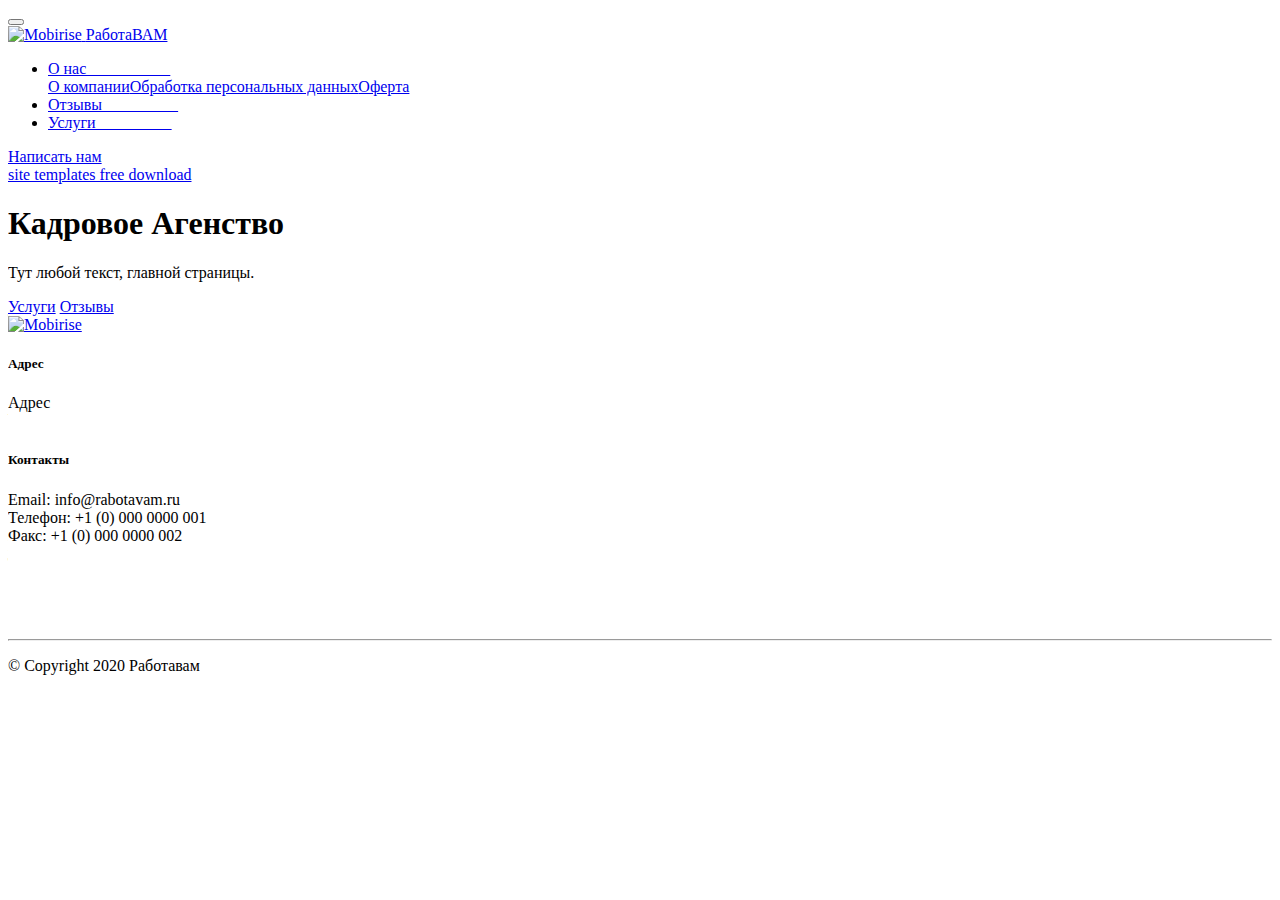
==== index.html @ 29930289 "Add files via upload" ====
<!DOCTYPE html>
<html  >
<head>
  <!-- Site made with Mobirise Website Builder v4.12.4, https://mobirise.com -->
  <meta charset="UTF-8">
  <meta http-equiv="X-UA-Compatible" content="IE=edge">
  <meta name="generator" content="Mobirise v4.12.4, mobirise.com">
  <meta name="viewport" content="width=device-width, initial-scale=1, minimum-scale=1">
  <link rel="shortcut icon" href="assets/images/mbr-122x140.png" type="image/x-icon">
  <meta name="description" content="">
  
  
  <title>РаботаВАМ - Главная</title>
  <link rel="stylesheet" href="assets/web/assets/mobirise-icons/mobirise-icons.css">
  <link rel="stylesheet" href="assets/bootstrap/css/bootstrap.min.css">
  <link rel="stylesheet" href="assets/bootstrap/css/bootstrap-grid.min.css">
  <link rel="stylesheet" href="assets/bootstrap/css/bootstrap-reboot.min.css">
  <link rel="stylesheet" href="assets/socicon/css/styles.css">
  <link rel="stylesheet" href="assets/tether/tether.min.css">
  <link rel="stylesheet" href="assets/dropdown/css/style.css">
  <link rel="stylesheet" href="assets/theme/css/style.css">
  <link rel="preload" as="style" href="assets/mobirise/css/mbr-additional.css"><link rel="stylesheet" href="assets/mobirise/css/mbr-additional.css" type="text/css">
  
  
  
</head>
<body>
  <section class="menu cid-qTkzRZLJNu" once="menu" id="menu1-0">

    

    <nav class="navbar navbar-expand beta-menu navbar-dropdown align-items-center navbar-fixed-top navbar-toggleable-sm">
        <button class="navbar-toggler navbar-toggler-right" type="button" data-toggle="collapse" data-target="#navbarSupportedContent" aria-controls="navbarSupportedContent" aria-expanded="false" aria-label="Toggle navigation">
            <div class="hamburger">
                <span></span>
                <span></span>
                <span></span>
                <span></span>
            </div>
        </button>
        <div class="menu-logo">
            <div class="navbar-brand">
                <span class="navbar-logo">
                    <a href="index.html">
                         <img src="assets/images/mbr-122x140.png" alt="Mobirise" title="" style="height: 3.8rem;">
                    </a>
                </span>
                <span class="navbar-caption-wrap"><a class="navbar-caption text-white display-4" href="index.html">
                        РаботаВАМ</a></span>
            </div>
        </div>
        <div class="collapse navbar-collapse" id="navbarSupportedContent">
            <ul class="navbar-nav nav-dropdown" data-app-modern-menu="true"><li class="nav-item dropdown"><a class="nav-link link text-white dropdown-toggle display-4" href="uslugi.html" data-toggle="dropdown-submenu" aria-expanded="false"><span class="mbri-info mbr-iconfont mbr-iconfont-btn"></span>
                        О нас &nbsp; &nbsp; &nbsp; &nbsp; &nbsp; &nbsp; &nbsp; &nbsp; &nbsp; &nbsp;&nbsp;</a><div class="dropdown-menu"><a class="text-white dropdown-item display-4" href="o-kompaniy.html"><span class="mbri-info mbr-iconfont mbr-iconfont-btn"></span>О компании</a><a class="text-white dropdown-item display-4" href="obrabotka-personalnih-dannih.html">Обработка персональных данных</a><a class="text-white dropdown-item display-4" href="oferta.html">Оферта</a></div></li><li class="nav-item"><a class="nav-link link text-white display-4" href="otzivi.html"><span class="mbri-smile-face mbr-iconfont mbr-iconfont-btn"></span>
                        Отзывы &nbsp; &nbsp; &nbsp; &nbsp; &nbsp; &nbsp; &nbsp; &nbsp; &nbsp;&nbsp;</a></li><li class="nav-item"><a class="nav-link link text-white display-4" href="uslugi.html"><span class="mbri-shopping-cart mbr-iconfont mbr-iconfont-btn"></span>
                        Услуги &nbsp; &nbsp; &nbsp; &nbsp; &nbsp; &nbsp; &nbsp; &nbsp; &nbsp;&nbsp;</a></li></ul>
            <div class="navbar-buttons mbr-section-btn"><a class="btn btn-sm btn-primary display-4" href="mailto:info@rabotavam.ru">Написать нам</a></div>
        </div>
    </nav>
</section>

<section class="engine"><a href="https://mobirise.info/p">site templates free download</a></section><section class="cid-qTkA127IK8 mbr-fullscreen mbr-parallax-background" id="header2-1">

    

    <div class="mbr-overlay" style="opacity: 0.5; background-color: rgb(118, 118, 118);"></div>

    <div class="container align-center">
        <div class="row justify-content-md-center">
            <div class="mbr-white col-md-10">
                <h1 class="mbr-section-title mbr-bold pb-3 mbr-fonts-style display-1">Кадровое Агенство</h1>
                
                <p class="mbr-text pb-3 mbr-fonts-style display-5">
                    Тут любой текст, главной страницы.<br></p>
                <div class="mbr-section-btn"><a class="btn btn-md btn-secondary display-4" href="uslugi.html">Услуги</a>
                    <a class="btn btn-md btn-white-outline display-4" href="otzivi.html">Отзывы</a></div>
            </div>
        </div>
    </div>
    <div class="mbr-arrow hidden-sm-down" aria-hidden="true">
        <a href="#next">
            <i class="mbri-down mbr-iconfont"></i>
        </a>
    </div>
</section>

<section class="cid-qTkAaeaxX5" id="footer1-2">

    

    

    <div class="container">
        <div class="media-container-row content text-white">
            <div class="col-12 col-md-3">
                <div class="media-wrap">
                    <a href="https://mobirise.com/">
                        <img src="assets/images/mbr-1-192x128.jpg" alt="Mobirise" title="">
                    </a>
                </div>
            </div>
            <div class="col-12 col-md-3 mbr-fonts-style display-7">
                <h5 class="pb-3">
                    Адрес</h5>
                <p class="mbr-text">
                    Адрес &nbsp; &nbsp; &nbsp; &nbsp; &nbsp; &nbsp; &nbsp; &nbsp; &nbsp; &nbsp;<br><br></p>
            </div>
            <div class="col-12 col-md-3 mbr-fonts-style display-7">
                <h5 class="pb-3">
                    Контакты</h5>
                <p class="mbr-text">
                    Email: info@rabotavam.ru&nbsp;<br>Телефон: +1 (0) 000 0000 001
                    <br>Факс: +1 (0) 000 0000 002
                </p>
            </div>
            <div class="col-12 col-md-3 mbr-fonts-style display-7">
                <h5 class="pb-3">&nbsp;&nbsp;</h5>
                <p class="mbr-text">&nbsp;</p>
            </div>
        </div>
        <div class="footer-lower">
            <div class="media-container-row">
                <div class="col-sm-12">
                    <hr>
                </div>
            </div>
            <div class="media-container-row mbr-white">
                <div class="col-sm-6 copyright">
                    <p class="mbr-text mbr-fonts-style display-7">
                        © Copyright 2020 Работавам</p>
                </div>
                <div class="col-md-6">
                    
                </div>
            </div>
        </div>
    </div>
</section>


  <script src="assets/web/assets/jquery/jquery.min.js"></script>
  <script src="assets/popper/popper.min.js"></script>
  <script src="assets/bootstrap/js/bootstrap.min.js"></script>
  <script src="assets/tether/tether.min.js"></script>
  <script src="assets/dropdown/js/nav-dropdown.js"></script>
  <script src="assets/dropdown/js/navbar-dropdown.js"></script>
  <script src="assets/touchswipe/jquery.touch-swipe.min.js"></script>
  <script src="assets/parallax/jarallax.min.js"></script>
  <script src="assets/smoothscroll/smooth-scroll.js"></script>
  <script src="assets/theme/js/script.js"></script>
  
  
</body>
</html>
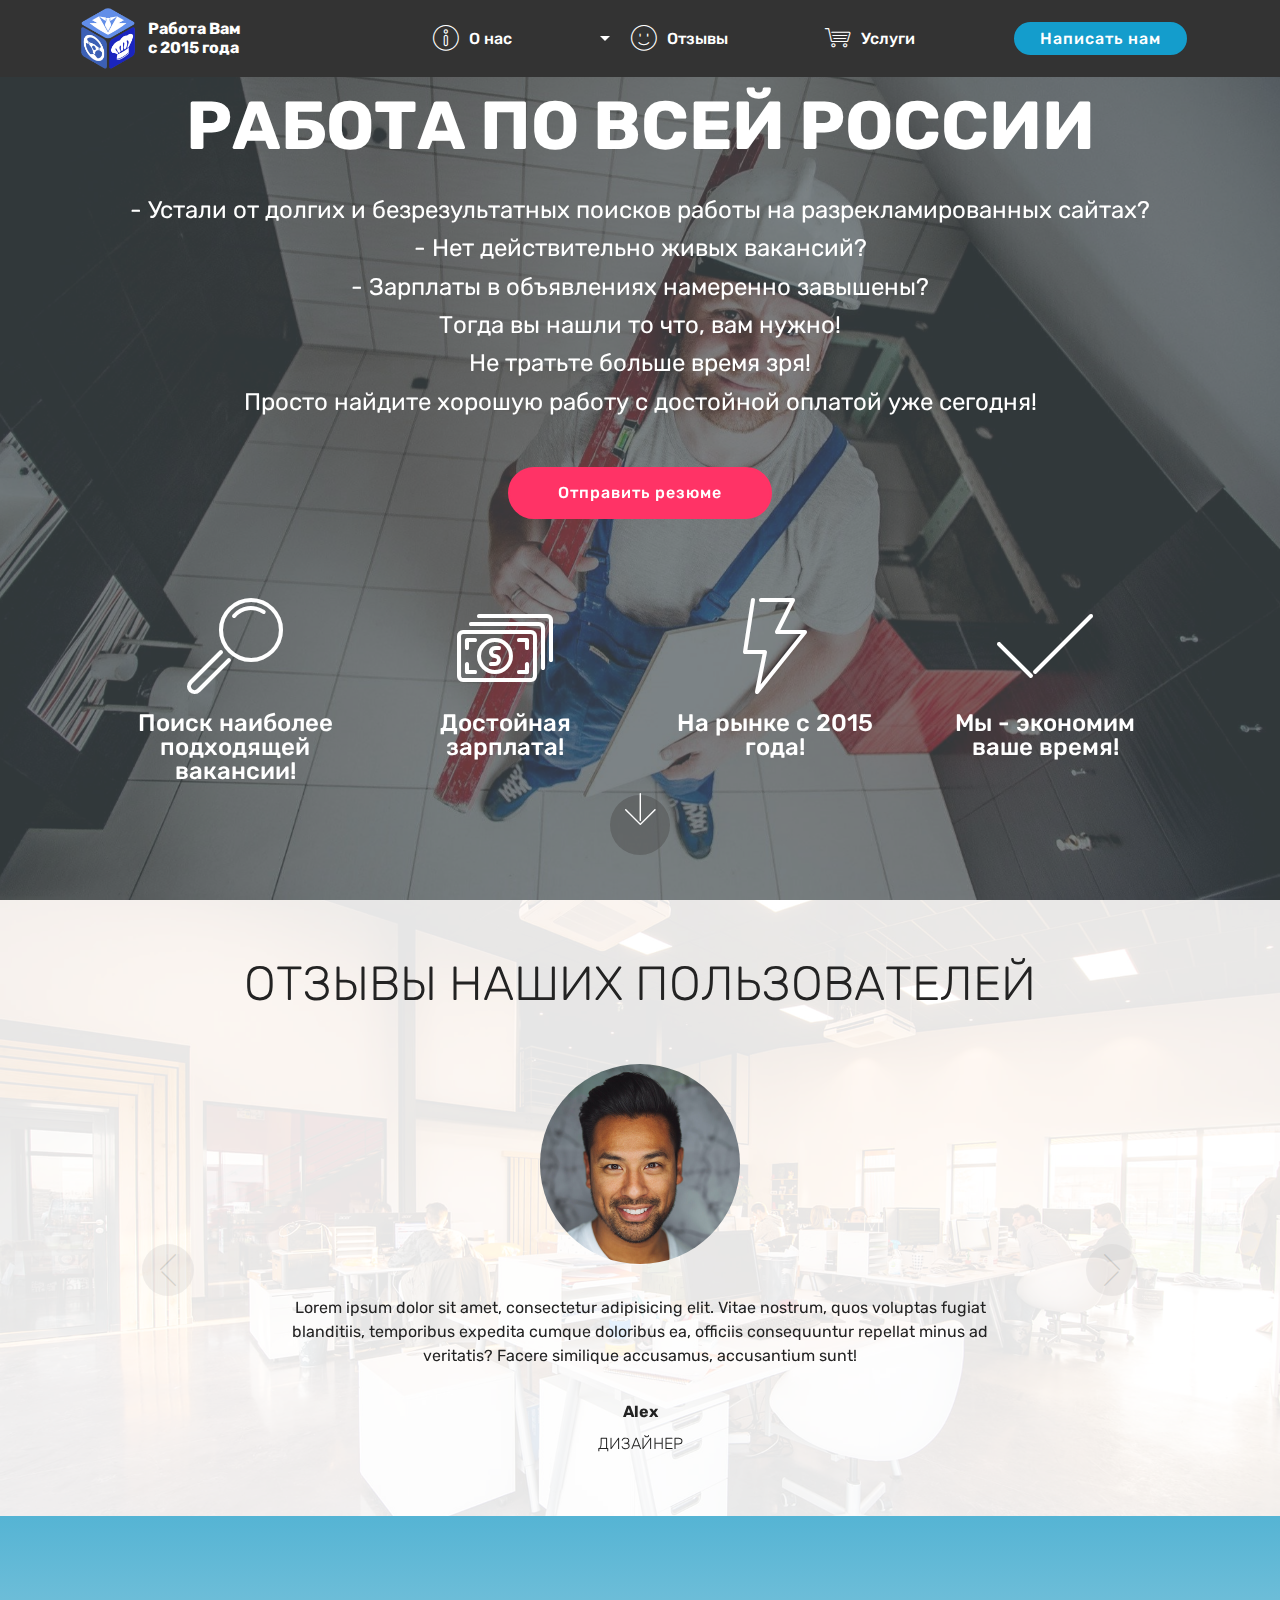
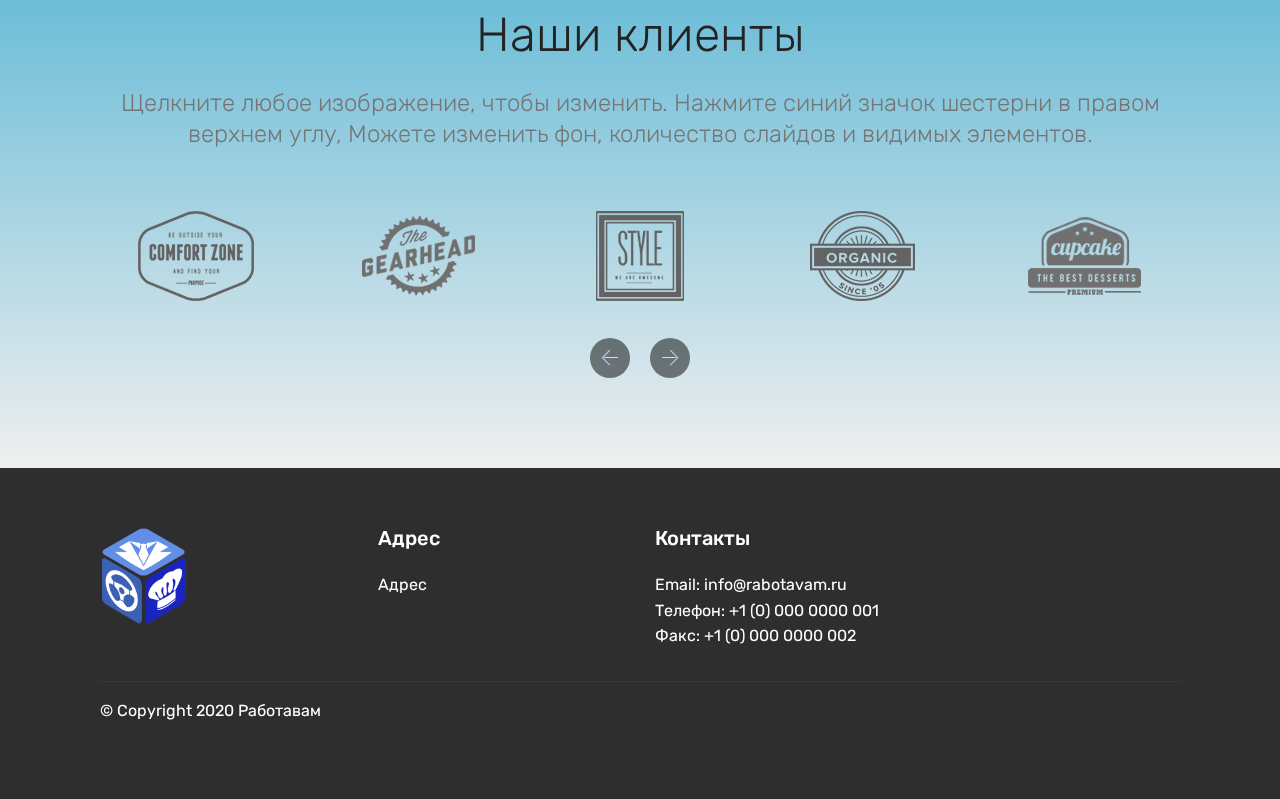
==== commit b4a2693f: "Add files via upload" ====
--- a/index.html
+++ b/index.html
@@ -6,7 +6,7 @@
   <meta http-equiv="X-UA-Compatible" content="IE=edge">
   <meta name="generator" content="Mobirise v4.12.4, mobirise.com">
   <meta name="viewport" content="width=device-width, initial-scale=1, minimum-scale=1">
-  <link rel="shortcut icon" href="assets/images/mbr-122x140.png" type="image/x-icon">
+  <link rel="shortcut icon" href="assets/images/logo-106x116.png" type="image/x-icon">
   <meta name="description" content="">
   
   
@@ -16,8 +16,8 @@
   <link rel="stylesheet" href="assets/bootstrap/css/bootstrap-grid.min.css">
   <link rel="stylesheet" href="assets/bootstrap/css/bootstrap-reboot.min.css">
   <link rel="stylesheet" href="assets/socicon/css/styles.css">
+  <link rel="stylesheet" href="assets/dropdown/css/style.css">
   <link rel="stylesheet" href="assets/tether/tether.min.css">
-  <link rel="stylesheet" href="assets/dropdown/css/style.css">
   <link rel="stylesheet" href="assets/theme/css/style.css">
   <link rel="preload" as="style" href="assets/mobirise/css/mbr-additional.css"><link rel="stylesheet" href="assets/mobirise/css/mbr-additional.css" type="text/css">
   
@@ -42,11 +42,11 @@
             <div class="navbar-brand">
                 <span class="navbar-logo">
                     <a href="index.html">
-                         <img src="assets/images/mbr-122x140.png" alt="Mobirise" title="" style="height: 3.8rem;">
+                         <img src="assets/images/logo-106x116.png" alt="Mobirise" title="" style="height: 3.8rem;">
                     </a>
                 </span>
                 <span class="navbar-caption-wrap"><a class="navbar-caption text-white display-4" href="index.html">
-                        РаботаВАМ</a></span>
+                        Работа Вам<br>с 2015 года</a></span>
             </div>
         </div>
         <div class="collapse navbar-collapse" id="navbarSupportedContent">
@@ -59,28 +59,265 @@
     </nav>
 </section>
 
-<section class="engine"><a href="https://mobirise.info/p">site templates free download</a></section><section class="cid-qTkA127IK8 mbr-fullscreen mbr-parallax-background" id="header2-1">
-
-    
-
-    <div class="mbr-overlay" style="opacity: 0.5; background-color: rgb(118, 118, 118);"></div>
-
-    <div class="container align-center">
-        <div class="row justify-content-md-center">
-            <div class="mbr-white col-md-10">
-                <h1 class="mbr-section-title mbr-bold pb-3 mbr-fonts-style display-1">Кадровое Агенство</h1>
-                
-                <p class="mbr-text pb-3 mbr-fonts-style display-5">
-                    Тут любой текст, главной страницы.<br></p>
-                <div class="mbr-section-btn"><a class="btn btn-md btn-secondary display-4" href="uslugi.html">Услуги</a>
-                    <a class="btn btn-md btn-white-outline display-4" href="otzivi.html">Отзывы</a></div>
-            </div>
-        </div>
-    </div>
+<section class="engine"><a href="https://mobirise.info/e">make your own website</a></section><section class="header12 cid-s5zK1z9BA2 mbr-fullscreen mbr-parallax-background" id="header12-14">
+
+    
+
+    <div class="mbr-overlay" style="opacity: 0.7; background-color: rgb(70, 80, 82);">
+    </div>
+
+    <div class="container  ">
+            <div class="media-container">
+                <div class="col-md-12 align-center">
+                    <h1 class="mbr-section-title pb-3 mbr-white mbr-bold mbr-fonts-style display-1">РАБОТА ПО ВСЕЙ РОССИИ</h1>
+                    <p class="mbr-text pb-3 mbr-white mbr-fonts-style display-5">- Устали от долгих и безрезультатных поисков работы на разрекламированных сайтах?<br>- Нет действительно живых вакансий?<br>- Зарплаты в объявлениях намеренно завышены?<br>Тогда вы нашли то что, вам нужно!<br>Не тратьте больше время зря!<br>Просто найдите хорошую работу с достойной оплатой уже сегодня!</p>
+                    <div class="mbr-section-btn align-center py-2"><a class="btn btn-md btn-secondary display-4" href="index.html">Отправить резюме</a></div>
+
+                    <div class="icons-media-container mbr-white">
+                        <div class="card col-12 col-md-6 col-lg-3">
+                            <div class="icon-block">
+                            
+                                <span class="mbr-iconfont mbri-search"></span>
+                            
+                            </div>
+                            <h5 class="mbr-fonts-style display-5">
+                                Поиск наиболее подходящей вакансии!</h5>
+                        </div>
+
+                        <div class="card col-12 col-md-6 col-lg-3">
+                            <div class="icon-block">
+                                
+                                    <span class="mbr-iconfont mbri-cash"></span>
+                                
+                            </div>
+                            <h5 class="mbr-fonts-style display-5">Достойная зарплата!</h5>
+                        </div>
+
+                        <div class="card col-12 col-md-6 col-lg-3">
+                            <div class="icon-block">
+                                
+                                    <span class="mbr-iconfont mbri-speed"></span>
+                                
+                            </div>
+                            <h5 class="mbr-fonts-style display-5">
+                                На рынке с 2015 года!</h5>
+                        </div>
+
+                        <div class="card col-12 col-md-6 col-lg-3">
+                            <div class="icon-block">
+                                
+                                    <span class="mbr-iconfont mbri-success"></span>
+                                
+                            </div>
+                            <h5 class="mbr-fonts-style display-5">Мы - экономим ваше время!</h5>
+                        </div>
+                    </div>
+                </div>
+            </div>
+    </div>
+
     <div class="mbr-arrow hidden-sm-down" aria-hidden="true">
         <a href="#next">
             <i class="mbri-down mbr-iconfont"></i>
         </a>
+    </div>
+</section>
+
+<section class="carousel slide testimonials-slider cid-s5ap3yYktY" data-interval="false" id="testimonials-slider1-r">
+    
+    
+
+    <div class="mbr-overlay" style="opacity: 0.9; background-color: rgb(255, 255, 255);">
+    </div>
+
+    <div class="container text-center">
+        <h2 class="pb-5 mbr-fonts-style display-2">
+            ОТЗЫВЫ НАШИХ ПОЛЬЗОВАТЕЛЕЙ
+        </h2>
+
+        <div class="carousel slide" role="listbox" data-pause="true" data-keyboard="false" data-ride="carousel" data-interval="4000">
+            <div class="carousel-inner">
+                
+                
+            <div class="carousel-item">
+                    <div class="user col-md-8">
+                        <div class="user_image">
+                            <img src="assets/images/face3.jpg">
+                        </div>
+                        <div class="user_text pb-3">
+                            <p class="mbr-fonts-style display-7">
+                                Lorem ipsum dolor sit amet, consectetur adipisicing elit. Vitae nostrum, quos voluptas fugiat blanditiis, temporibus expedita cumque doloribus ea, officiis consequuntur repellat minus ad veritatis? Facere similique accusamus, accusantium sunt!
+                            </p>
+                        </div>
+                        <div class="user_name mbr-bold pb-2 mbr-fonts-style display-7">
+                            Alex
+                        </div>
+                        <div class="user_desk mbr-light mbr-fonts-style display-7">
+                            ДИЗАЙНЕР
+                        </div>
+                    </div>
+                </div><div class="carousel-item">
+                    <div class="user col-md-8">
+                        <div class="user_image">
+                            <img src="assets/images/face2.jpg">
+                        </div>
+                        <div class="user_text pb-3">
+                            <p class="mbr-fonts-style display-7">
+                                Lorem ipsum dolor sit amet, consectetur adipisicing elit. Vitae nostrum, quos voluptas fugiat blanditiis, temporibus expedita cumque doloribus ea, officiis consequuntur repellat minus ad veritatis? Facere similique accusamus, accusantium sunt!
+                            </p>
+                        </div>
+                        <div class="user_name mbr-bold pb-2 mbr-fonts-style display-7">
+                            Линда
+                        </div>
+                        <div class="user_desk mbr-light mbr-fonts-style display-7">
+                            РАЗРАБОТЧИК
+                        </div>
+                    </div>
+                </div><div class="carousel-item">
+                    <div class="user col-md-8">
+                        <div class="user_image">
+                            <img src="assets/images/face2.jpg">
+                        </div>
+                        <div class="user_text pb-3">
+                            <p class="mbr-fonts-style display-7">
+                                Lorem ipsum dolor sit amet, consectetur adipisicing elit. Vitae nostrum, quos voluptas fugiat blanditiis, temporibus expedita cumque doloribus ea, officiis consequuntur repellat minus ad veritatis? Facere similique accusamus, accusantium sunt!
+                            </p>
+                        </div>
+                        <div class="user_name mbr-bold pb-2 mbr-fonts-style display-7">
+                            Линда
+                        </div>
+                        <div class="user_desk mbr-light mbr-fonts-style display-7">
+                            РАЗРАБОТЧИК
+                        </div>
+                    </div>
+                </div><div class="carousel-item">
+                    <div class="user col-md-8">
+                        <div class="user_image">
+                            <img src="assets/images/face2.jpg">
+                        </div>
+                        <div class="user_text pb-3">
+                            <p class="mbr-fonts-style display-7">
+                                Lorem ipsum dolor sit amet, consectetur adipisicing elit. Vitae nostrum, quos voluptas fugiat blanditiis, temporibus expedita cumque doloribus ea, officiis consequuntur repellat minus ad veritatis? Facere similique accusamus, accusantium sunt!
+                            </p>
+                        </div>
+                        <div class="user_name mbr-bold pb-2 mbr-fonts-style display-7">
+                            Линда
+                        </div>
+                        <div class="user_desk mbr-light mbr-fonts-style display-7">
+                            РАЗРАБОТЧИК
+                        </div>
+                    </div>
+                </div><div class="carousel-item">
+                    <div class="user col-md-8">
+                        <div class="user_image">
+                            <img src="assets/images/face2.jpg">
+                        </div>
+                        <div class="user_text pb-3">
+                            <p class="mbr-fonts-style display-7">
+                                Lorem ipsum dolor sit amet, consectetur adipisicing elit. Vitae nostrum, quos voluptas fugiat blanditiis, temporibus expedita cumque doloribus ea, officiis consequuntur repellat minus ad veritatis? Facere similique accusamus, accusantium sunt!
+                            </p>
+                        </div>
+                        <div class="user_name mbr-bold pb-2 mbr-fonts-style display-7">
+                            Линда
+                        </div>
+                        <div class="user_desk mbr-light mbr-fonts-style display-7">
+                            РАЗРАБОТЧИК
+                        </div>
+                    </div>
+                </div></div>
+
+            <div class="carousel-controls">
+                <a class="carousel-control-prev" role="button" data-slide="prev">
+                  <span aria-hidden="true" class="mbri-arrow-prev mbr-iconfont"></span>
+                  <span class="sr-only">Назад</span>
+                </a>
+                
+                <a class="carousel-control-next" role="button" data-slide="next">
+                  <span aria-hidden="true" class="mbri-arrow-next mbr-iconfont"></span>
+                  <span class="sr-only">Вперед</span>
+                </a>
+            </div>
+        </div>
+    </div>
+</section>
+
+<section class="clients cid-s5b5mvsUT5" data-interval="false" id="clients-t">
+      
+
+    
+        <div class="container mb-5">
+            <div class="media-container-row">
+                <div class="col-12 align-center">
+                    <h2 class="mbr-section-title pb-3 mbr-fonts-style display-2">
+                        Наши клиенты
+                    </h2>
+                    <h3 class="mbr-section-subtitle mbr-light mbr-fonts-style display-5">
+                        Щелкните любое изображение, чтобы изменить. Нажмите синий значок шестерни в правом верхнем углу, Можете изменить фон, количество слайдов и видимых элементов.
+                    </h3>
+                </div>
+            </div>
+        </div>
+
+    <div class="container">
+        <div class="carousel slide" role="listbox" data-pause="true" data-keyboard="false" data-ride="carousel" data-interval="5000">
+            <div class="carousel-inner" data-visible="5">
+                
+                
+                
+                
+                
+            <div class="carousel-item ">
+                    <div class="media-container-row">
+                        <div class="col-md-12">
+                            <div class="wrap-img ">
+                                <img src="assets/images/1.png" class="img-responsive clients-img">
+                            </div>
+                        </div>
+                    </div>
+                </div><div class="carousel-item ">
+                    <div class="media-container-row">
+                        <div class="col-md-12">
+                            <div class="wrap-img ">
+                                <img src="assets/images/2.png" class="img-responsive clients-img">
+                            </div>
+                        </div>
+                    </div>
+                </div><div class="carousel-item ">
+                    <div class="media-container-row">
+                        <div class="col-md-12">
+                            <div class="wrap-img ">
+                                <img src="assets/images/3.png" class="img-responsive clients-img">
+                            </div>
+                        </div>
+                    </div>
+                </div><div class="carousel-item ">
+                    <div class="media-container-row">
+                        <div class="col-md-12">
+                            <div class="wrap-img ">
+                                <img src="assets/images/4.png" class="img-responsive clients-img">
+                            </div>
+                        </div>
+                    </div>
+                </div><div class="carousel-item ">
+                    <div class="media-container-row">
+                        <div class="col-md-12">
+                            <div class="wrap-img ">
+                                <img src="assets/images/5.png" class="img-responsive clients-img">
+                            </div>
+                        </div>
+                    </div>
+                </div></div>
+            <div class="carousel-controls">
+                <a data-app-prevent-settings="" class="carousel-control carousel-control-prev" role="button" data-slide="prev">
+                    <span aria-hidden="true" class="mbri-left mbr-iconfont"></span>
+                    <span class="sr-only">Назад</span>
+                </a>
+                <a data-app-prevent-settings="" class="carousel-control carousel-control-next" role="button" data-slide="next">
+                    <span aria-hidden="true" class="mbri-right mbr-iconfont"></span>
+                    <span class="sr-only">Вперед</span>
+                </a>
+            </div>
+        </div>
     </div>
 </section>
 
@@ -95,7 +332,7 @@
             <div class="col-12 col-md-3">
                 <div class="media-wrap">
                     <a href="https://mobirise.com/">
-                        <img src="assets/images/mbr-1-192x128.jpg" alt="Mobirise" title="">
+                        <img src="assets/images/logo-288x316.png" alt="Mobirise" title="">
                     </a>
                 </div>
             </div>
@@ -141,12 +378,16 @@
   <script src="assets/web/assets/jquery/jquery.min.js"></script>
   <script src="assets/popper/popper.min.js"></script>
   <script src="assets/bootstrap/js/bootstrap.min.js"></script>
-  <script src="assets/tether/tether.min.js"></script>
+  <script src="assets/smoothscroll/smooth-scroll.js"></script>
   <script src="assets/dropdown/js/nav-dropdown.js"></script>
   <script src="assets/dropdown/js/navbar-dropdown.js"></script>
+  <script src="assets/tether/tether.min.js"></script>
+  <script src="assets/vimeoplayer/jquery.mb.vimeo_player.js"></script>
+  <script src="assets/parallax/jarallax.min.js"></script>
+  <script src="assets/bootstrapcarouselswipe/bootstrap-carousel-swipe.js"></script>
+  <script src="assets/mbr-testimonials-slider/mbr-testimonials-slider.js"></script>
+  <script src="assets/mbr-clients-slider/mbr-clients-slider.js"></script>
   <script src="assets/touchswipe/jquery.touch-swipe.min.js"></script>
-  <script src="assets/parallax/jarallax.min.js"></script>
-  <script src="assets/smoothscroll/smooth-scroll.js"></script>
   <script src="assets/theme/js/script.js"></script>
   
   
--- a/assets/web/assets/mobirise-icons/mobirise-icons.css
+++ b/assets/web/assets/mobirise-icons/mobirise-icons.css
@@ -0,0 +1,477 @@
+@font-face {
+  font-family: 'MobiriseIcons';
+  src:  url('mobirise-icons.eot?spat4u');
+  src:  url('mobirise-icons.eot?spat4u#iefix') format('embedded-opentype'),
+    url('mobirise-icons.ttf?spat4u') format('truetype'),
+    url('mobirise-icons.woff?spat4u') format('woff'),
+    url('mobirise-icons.svg?spat4u#MobiriseIcons') format('svg');
+  font-weight: normal;
+  font-style: normal;
+  font-display: swap;
+}
+
+[class^="mbri-"], [class*=" mbri-"] {
+  /* use !important to prevent issues with browser extensions that change fonts */
+  font-family: MobiriseIcons !important;
+  speak: none;
+  font-style: normal;
+  font-weight: normal;
+  font-variant: normal;
+  text-transform: none;
+  line-height: 1;
+
+  /* Better Font Rendering =========== */
+  -webkit-font-smoothing: antialiased;
+  -moz-osx-font-smoothing: grayscale;
+}
+
+.mbri-add-submenu:before {
+  content: "\e900";
+}
+.mbri-alert:before {
+  content: "\e901";
+}
+.mbri-align-center:before {
+  content: "\e902";
+}
+.mbri-align-justify:before {
+  content: "\e903";
+}
+.mbri-align-left:before {
+  content: "\e904";
+}
+.mbri-align-right:before {
+  content: "\e905";
+}
+.mbri-android:before {
+  content: "\e906";
+}
+.mbri-apple:before {
+  content: "\e907";
+}
+.mbri-arrow-down:before {
+  content: "\e908";
+}
+.mbri-arrow-next:before {
+  content: "\e909";
+}
+.mbri-arrow-prev:before {
+  content: "\e90a";
+}
+.mbri-arrow-up:before {
+  content: "\e90b";
+}
+.mbri-bold:before {
+  content: "\e90c";
+}
+.mbri-bookmark:before {
+  content: "\e90d";
+}
+.mbri-bootstrap:before {
+  content: "\e90e";
+}
+.mbri-briefcase:before {
+  content: "\e90f";
+}
+.mbri-browse:before {
+  content: "\e910";
+}
+.mbri-bulleted-list:before {
+  content: "\e911";
+}
+.mbri-calendar:before {
+  content: "\e912";
+}
+.mbri-camera:before {
+  content: "\e913";
+}
+.mbri-cart-add:before {
+  content: "\e914";
+}
+.mbri-cart-full:before {
+  content: "\e915";
+}
+.mbri-cash:before {
+  content: "\e916";
+}
+.mbri-change-style:before {
+  content: "\e917";
+}
+.mbri-chat:before {
+  content: "\e918";
+}
+.mbri-clock:before {
+  content: "\e919";
+}
+.mbri-close:before {
+  content: "\e91a";
+}
+.mbri-cloud:before {
+  content: "\e91b";
+}
+.mbri-code:before {
+  content: "\e91c";
+}
+.mbri-contact-form:before {
+  content: "\e91d";
+}
+.mbri-credit-card:before {
+  content: "\e91e";
+}
+.mbri-cursor-click:before {
+  content: "\e91f";
+}
+.mbri-cust-feedback:before {
+  content: "\e920";
+}
+.mbri-database:before {
+  content: "\e921";
+}
+.mbri-delivery:before {
+  content: "\e922";
+}
+.mbri-desktop:before {
+  content: "\e923";
+}
+.mbri-devices:before {
+  content: "\e924";
+}
+.mbri-down:before {
+  content: "\e925";
+}
+.mbri-download:before {
+  content: "\e989";
+}
+.mbri-drag-n-drop:before {
+  content: "\e927";
+}
+.mbri-drag-n-drop2:before {
+  content: "\e928";
+}
+.mbri-edit:before {
+  content: "\e929";
+}
+.mbri-edit2:before {
+  content: "\e92a";
+}
+.mbri-error:before {
+  content: "\e92b";
+}
+.mbri-extension:before {
+  content: "\e92c";
+}
+.mbri-features:before {
+  content: "\e92d";
+}
+.mbri-file:before {
+  content: "\e92e";
+}
+.mbri-flag:before {
+  content: "\e92f";
+}
+.mbri-folder:before {
+  content: "\e930";
+}
+.mbri-gift:before {
+  content: "\e931";
+}
+.mbri-github:before {
+  content: "\e932";
+}
+.mbri-globe:before {
+  content: "\e933";
+}
+.mbri-globe-2:before {
+  content: "\e934";
+}
+.mbri-growing-chart:before {
+  content: "\e935";
+}
+.mbri-hearth:before {
+  content: "\e936";
+}
+.mbri-help:before {
+  content: "\e937";
+}
+.mbri-home:before {
+  content: "\e938";
+}
+.mbri-hot-cup:before {
+  content: "\e939";
+}
+.mbri-idea:before {
+  content: "\e93a";
+}
+.mbri-image-gallery:before {
+  content: "\e93b";
+}
+.mbri-image-slider:before {
+  content: "\e93c";
+}
+.mbri-info:before {
+  content: "\e93d";
+}
+.mbri-italic:before {
+  content: "\e93e";
+}
+.mbri-key:before {
+  content: "\e93f";
+}
+.mbri-laptop:before {
+  content: "\e940";
+}
+.mbri-layers:before {
+  content: "\e941";
+}
+.mbri-left-right:before {
+  content: "\e942";
+}
+.mbri-left:before {
+  content: "\e943";
+}
+.mbri-letter:before {
+  content: "\e944";
+}
+.mbri-like:before {
+  content: "\e945";
+}
+.mbri-link:before {
+  content: "\e946";
+}
+.mbri-lock:before {
+  content: "\e947";
+}
+.mbri-login:before {
+  content: "\e948";
+}
+.mbri-logout:before {
+  content: "\e949";
+}
+.mbri-magic-stick:before {
+  content: "\e94a";
+}
+.mbri-map-pin:before {
+  content: "\e94b";
+}
+.mbri-menu:before {
+  content: "\e94c";
+}
+.mbri-mobile:before {
+  content: "\e94d";
+}
+.mbri-mobile2:before {
+  content: "\e94e";
+}
+.mbri-mobirise:before {
+  content: "\e94f";
+}
+.mbri-more-horizontal:before {
+  content: "\e950";
+}
+.mbri-more-vertical:before {
+  content: "\e951";
+}
+.mbri-music:before {
+  content: "\e952";
+}
+.mbri-new-file:before {
+  content: "\e953";
+}
+.mbri-numbered-list:before {
+  content: "\e954";
+}
+.mbri-opened-folder:before {
+  content: "\e955";
+}
+.mbri-pages:before {
+  content: "\e956";
+}
+.mbri-paper-plane:before {
+  content: "\e957";
+}
+.mbri-paperclip:before {
+  content: "\e958";
+}
+.mbri-photo:before {
+  content: "\e959";
+}
+.mbri-photos:before {
+  content: "\e95a";
+}
+.mbri-pin:before {
+  content: "\e95b";
+}
+.mbri-play:before {
+  content: "\e95c";
+}
+.mbri-plus:before {
+  content: "\e95d";
+}
+.mbri-preview:before {
+  content: "\e95e";
+}
+.mbri-print:before {
+  content: "\e95f";
+}
+.mbri-protect:before {
+  content: "\e960";
+}
+.mbri-question:before {
+  content: "\e961";
+}
+.mbri-quote-left:before {
+  content: "\e962";
+}
+.mbri-quote-right:before {
+  content: "\e963";
+}
+.mbri-refresh:before {
+  content: "\e964";
+}
+.mbri-responsive:before {
+  content: "\e965";
+}
+.mbri-right:before {
+  content: "\e966";
+}
+.mbri-rocket:before {
+  content: "\e967";
+}
+.mbri-sad-face:before {
+  content: "\e968";
+}
+.mbri-sale:before {
+  content: "\e969";
+}
+.mbri-save:before {
+  content: "\e96a";
+}
+.mbri-search:before {
+  content: "\e96b";
+}
+.mbri-setting:before {
+  content: "\e96c";
+}
+.mbri-setting2:before {
+  content: "\e96d";
+}
+.mbri-setting3:before {
+  content: "\e96e";
+}
+.mbri-share:before {
+  content: "\e96f";
+}
+.mbri-shopping-bag:before {
+  content: "\e970";
+}
+.mbri-shopping-basket:before {
+  content: "\e971";
+}
+.mbri-shopping-cart:before {
+  content: "\e972";
+}
+.mbri-sites:before {
+  content: "\e973";
+}
+.mbri-smile-face:before {
+  content: "\e974";
+}
+.mbri-speed:before {
+  content: "\e975";
+}
+.mbri-star:before {
+  content: "\e976";
+}
+.mbri-success:before {
+  content: "\e977";
+}
+.mbri-sun:before {
+  content: "\e978";
+}
+.mbri-sun2:before {
+  content: "\e979";
+}
+.mbri-tablet:before {
+  content: "\e97a";
+}
+.mbri-tablet-vertical:before {
+  content: "\e97b";
+}
+.mbri-target:before {
+  content: "\e97c";
+}
+.mbri-timer:before {
+  content: "\e97d";
+}
+.mbri-to-ftp:before {
+  content: "\e97e";
+}
+.mbri-to-local-drive:before {
+  content: "\e97f";
+}
+.mbri-touch-swipe:before {
+  content: "\e980";
+}
+.mbri-touch:before {
+  content: "\e981";
+}
+.mbri-trash:before {
+  content: "\e982";
+}
+.mbri-underline:before {
+  content: "\e983";
+}
+.mbri-unlink:before {
+  content: "\e984";
+}
+.mbri-unlock:before {
+  content: "\e985";
+}
+.mbri-up-down:before {
+  content: "\e986";
+}
+.mbri-up:before {
+  content: "\e987";
+}
+.mbri-update:before {
+  content: "\e988";
+}
+.mbri-upload:before {
+ content: "\e926"; 
+}
+.mbri-user:before {
+  content: "\e98a";
+}
+.mbri-user2:before {
+  content: "\e98b";
+}
+.mbri-users:before {
+  content: "\e98c";
+}
+.mbri-video:before {
+  content: "\e98d";
+}
+.mbri-video-play:before {
+  content: "\e98e";
+}
+.mbri-watch:before {
+  content: "\e98f";
+}
+.mbri-website-theme:before {
+  content: "\e990";
+}
+.mbri-wifi:before {
+  content: "\e991";
+}
+.mbri-windows:before {
+  content: "\e992";
+}
+.mbri-zoom-out:before {
+  content: "\e993";
+}
+.mbri-redo:before {
+  content: "\e994";
+}
+.mbri-undo:before {
+  content: "\e995";
+}
--- a/assets/socicon/css/styles.css
+++ b/assets/socicon/css/styles.css
@@ -0,0 +1,933 @@
+@charset "UTF-8";
+
+@font-face {
+  font-family: 'Socicon';
+  src:  url('../fonts/socicon.eot');
+  src:  url('../fonts/socicon.eot?#iefix') format('embedded-opentype'),
+    url('../fonts/socicon.woff2') format('woff2'),
+    url('../fonts/socicon.ttf') format('truetype'),
+    url('../fonts/socicon.woff') format('woff'),
+    url('../fonts/socicon.svg#socicon') format('svg');
+  font-weight: normal;
+  font-style: normal;
+}
+
+[data-icon]:before {
+  font-family: "socicon" !important;
+  content: attr(data-icon);
+  font-style: normal !important;
+  font-weight: normal !important;
+  font-variant: normal !important;
+  text-transform: none !important;
+  speak: none;
+  line-height: 1;
+  -webkit-font-smoothing: antialiased;
+  -moz-osx-font-smoothing: grayscale;
+}
+
+[class^="socicon-"], [class*=" socicon-"] {
+  /* use !important to prevent issues with browser extensions that change fonts */
+  font-family: 'Socicon' !important;
+  speak: none;
+  font-style: normal;
+  font-weight: normal;
+  font-variant: normal;
+  text-transform: none;
+  line-height: 1;
+
+  /* Better Font Rendering =========== */
+  -webkit-font-smoothing: antialiased;
+  -moz-osx-font-smoothing: grayscale;
+}
+
+.socicon-eitaa:before {
+  content: "\e97c";
+}
+.socicon-soroush:before {
+  content: "\e97d";
+}
+.socicon-bale:before {
+  content: "\e97e";
+}
+.socicon-zazzle:before {
+  content: "\e97b";
+}
+.socicon-society6:before {
+  content: "\e97a";
+}
+.socicon-redbubble:before {
+  content: "\e979";
+}
+.socicon-avvo:before {
+  content: "\e978";
+}
+.socicon-stitcher:before {
+  content: "\e977";
+}
+.socicon-googlehangouts:before {
+  content: "\e974";
+}
+.socicon-dlive:before {
+  content: "\e975";
+}
+.socicon-vsco:before {
+  content: "\e976";
+}
+.socicon-flipboard:before {
+  content: "\e973";
+}
+.socicon-ubuntu:before {
+  content: "\e958";
+}
+.socicon-artstation:before {
+  content: "\e959";
+}
+.socicon-invision:before {
+  content: "\e95a";
+}
+.socicon-torial:before {
+  content: "\e95b";
+}
+.socicon-collectorz:before {
+  content: "\e95c";
+}
+.socicon-seenthis:before {
+  content: "\e95d";
+}
+.socicon-googleplaymusic:before {
+  content: "\e95e";
+}
+.socicon-debian:before {
+  content: "\e95f";
+}
+.socicon-filmfreeway:before {
+  content: "\e960";
+}
+.socicon-gnome:before {
+  content: "\e961";
+}
+.socicon-itchio:before {
+  content: "\e962";
+}
+.socicon-jamendo:before {
+  content: "\e963";
+}
+.socicon-mix:before {
+  content: "\e964";
+}
+.socicon-sharepoint:before {
+  content: "\e965";
+}
+.socicon-tinder:before {
+  content: "\e966";
+}
+.socicon-windguru:before {
+  content: "\e967";
+}
+.socicon-cdbaby:before {
+  content: "\e968";
+}
+.socicon-elementaryos:before {
+  content: "\e969";
+}
+.socicon-stage32:before {
+  content: "\e96a";
+}
+.socicon-tiktok:before {
+  content: "\e96b";
+}
+.socicon-gitter:before {
+  content: "\e96c";
+}
+.socicon-letterboxd:before {
+  content: "\e96d";
+}
+.socicon-threema:before {
+  content: "\e96e";
+}
+.socicon-splice:before {
+  content: "\e96f";
+}
+.socicon-metapop:before {
+  content: "\e970";
+}
+.socicon-naver:before {
+  content: "\e971";
+}
+.socicon-remote:before {
+  content: "\e972";
+}
+.socicon-internet:before {
+  content: "\e957";
+}
+.socicon-moddb:before {
+  content: "\e94b";
+}
+.socicon-indiedb:before {
+  content: "\e94c";
+}
+.socicon-traxsource:before {
+  content: "\e94d";
+}
+.socicon-gamefor:before {
+  content: "\e94e";
+}
+.socicon-pixiv:before {
+  content: "\e94f";
+}
+.socicon-myanimelist:before {
+  content: "\e950";
+}
+.socicon-blackberry:before {
+  content: "\e951";
+}
+.socicon-wickr:before {
+  content: "\e952";
+}
+.socicon-spip:before {
+  content: "\e953";
+}
+.socicon-napster:before {
+  content: "\e954";
+}
+.socicon-beatport:before {
+  content: "\e955";
+}
+.socicon-hackerone:before {
+  content: "\e956";
+}
+.socicon-hackernews:before {
+  content: "\e946";
+}
+.socicon-smashwords:before {
+  content: "\e947";
+}
+.socicon-kobo:before {
+  content: "\e948";
+}
+.socicon-bookbub:before {
+  content: "\e949";
+}
+.socicon-mailru:before {
+  content: "\e94a";
+}
+.socicon-gitlab:before {
+  content: "\e945";
+}
+.socicon-instructables:before {
+  content: "\e944";
+}
+.socicon-portfolio:before {
+  content: "\e943";
+}
+.socicon-codered:before {
+  content: "\e940";
+}
+.socicon-origin:before {
+  content: "\e941";
+}
+.socicon-nextdoor:before {
+  content: "\e942";
+}
+.socicon-udemy:before {
+  content: "\e93f";
+}
+.socicon-livemaster:before {
+  content: "\e93e";
+}
+.socicon-crunchbase:before {
+  content: "\e93b";
+}
+.socicon-homefy:before {
+  content: "\e93c";
+}
+.socicon-calendly:before {
+  content: "\e93d";
+}
+.socicon-realtor:before {
+  content: "\e90f";
+}
+.socicon-tidal:before {
+  content: "\e910";
+}
+.socicon-qobuz:before {
+  content: "\e911";
+}
+.socicon-natgeo:before {
+  content: "\e912";
+}
+.socicon-mastodon:before {
+  content: "\e913";
+}
+.socicon-unsplash:before {
+  content: "\e914";
+}
+.socicon-homeadvisor:before {
+  content: "\e915";
+}
+.socicon-angieslist:before {
+  content: "\e916";
+}
+.socicon-codepen:before {
+  content: "\e917";
+}
+.socicon-slack:before {
+  content: "\e918";
+}
+.socicon-openaigym:before {
+  content: "\e919";
+}
+.socicon-logmein:before {
+  content: "\e91a";
+}
+.socicon-fiverr:before {
+  content: "\e91b";
+}
+.socicon-gotomeeting:before {
+  content: "\e91c";
+}
+.socicon-aliexpress:before {
+  content: "\e91d";
+}
+.socicon-guru:before {
+  content: "\e91e";
+}
+.socicon-appstore:before {
+  content: "\e91f";
+}
+.socicon-homes:before {
+  content: "\e920";
+}
+.socicon-zoom:before {
+  content: "\e921";
+}
+.socicon-alibaba:before {
+  content: "\e922";
+}
+.socicon-craigslist:before {
+  content: "\e923";
+}
+.socicon-wix:before {
+  content: "\e924";
+}
+.socicon-redfin:before {
+  content: "\e925";
+}
+.socicon-googlecalendar:before {
+  content: "\e926";
+}
+.socicon-shopify:before {
+  content: "\e927";
+}
+.socicon-freelancer:before {
+  content: "\e928";
+}
+.socicon-seedrs:before {
+  content: "\e929";
+}
+.socicon-bing:before {
+  content: "\e92a";
+}
+.socicon-doodle:before {
+  content: "\e92b";
+}
+.socicon-bonanza:before {
+  content: "\e92c";
+}
+.socicon-squarespace:before {
+  content: "\e92d";
+}
+.socicon-toptal:before {
+  content: "\e92e";
+}
+.socicon-gust:before {
+  content: "\e92f";
+}
+.socicon-ask:before {
+  content: "\e930";
+}
+.socicon-trulia:before {
+  content: "\e931";
+}
+.socicon-loomly:before {
+  content: "\e932";
+}
+.socicon-ghost:before {
+  content: "\e933";
+}
+.socicon-upwork:before {
+  content: "\e934";
+}
+.socicon-fundable:before {
+  content: "\e935";
+}
+.socicon-booking:before {
+  content: "\e936";
+}
+.socicon-googlemaps:before {
+  content: "\e937";
+}
+.socicon-zillow:before {
+  content: "\e938";
+}
+.socicon-niconico:before {
+  content: "\e939";
+}
+.socicon-toneden:before {
+  content: "\e93a";
+}
+.socicon-augment:before {
+  content: "\e908";
+}
+.socicon-bitbucket:before {
+  content: "\e909";
+}
+.socicon-fyuse:before {
+  content: "\e90a";
+}
+.socicon-yt-gaming:before {
+  content: "\e90b";
+}
+.socicon-sketchfab:before {
+  content: "\e90c";
+}
+.socicon-mobcrush:before {
+  content: "\e90d";
+}
+.socicon-microsoft:before {
+  content: "\e90e";
+}
+.socicon-pandora:before {
+  content: "\e907";
+}
+.socicon-messenger:before {
+  content: "\e906";
+}
+.socicon-gamewisp:before {
+  content: "\e905";
+}
+.socicon-bloglovin:before {
+  content: "\e904";
+}
+.socicon-tunein:before {
+  content: "\e903";
+}
+.socicon-gamejolt:before {
+  content: "\e901";
+}
+.socicon-trello:before {
+  content: "\e902";
+}
+.socicon-spreadshirt:before {
+  content: "\e900";
+}
+.socicon-500px:before {
+  content: "\e000";
+}
+.socicon-8tracks:before {
+  content: "\e001";
+}
+.socicon-airbnb:before {
+  content: "\e002";
+}
+.socicon-alliance:before {
+  content: "\e003";
+}
+.socicon-amazon:before {
+  content: "\e004";
+}
+.socicon-amplement:before {
+  content: "\e005";
+}
+.socicon-android:before {
+  content: "\e006";
+}
+.socicon-angellist:before {
+  content: "\e007";
+}
+.socicon-apple:before {
+  content: "\e008";
+}
+.socicon-appnet:before {
+  content: "\e009";
+}
+.socicon-baidu:before {
+  content: "\e00a";
+}
+.socicon-bandcamp:before {
+  content: "\e00b";
+}
+.socicon-battlenet:before {
+  content: "\e00c";
+}
+.socicon-mixer:before {
+  content: "\e00d";
+}
+.socicon-bebee:before {
+  content: "\e00e";
+}
+.socicon-bebo:before {
+  content: "\e00f";
+}
+.socicon-behance:before {
+  content: "\e010";
+}
+.socicon-blizzard:before {
+  content: "\e011";
+}
+.socicon-blogger:before {
+  content: "\e012";
+}
+.socicon-buffer:before {
+  content: "\e013";
+}
+.socicon-chrome:before {
+  content: "\e014";
+}
+.socicon-coderwall:before {
+  content: "\e015";
+}
+.socicon-curse:before {
+  content: "\e016";
+}
+.socicon-dailymotion:before {
+  content: "\e017";
+}
+.socicon-deezer:before {
+  content: "\e018";
+}
+.socicon-delicious:before {
+  content: "\e019";
+}
+.socicon-deviantart:before {
+  content: "\e01a";
+}
+.socicon-diablo:before {
+  content: "\e01b";
+}
+.socicon-digg:before {
+  content: "\e01c";
+}
+.socicon-discord:before {
+  content: "\e01d";
+}
+.socicon-disqus:before {
+  content: "\e01e";
+}
+.socicon-douban:before {
+  content: "\e01f";
+}
+.socicon-draugiem:before {
+  content: "\e020";
+}
+.socicon-dribbble:before {
+  content: "\e021";
+}
+.socicon-drupal:before {
+  content: "\e022";
+}
+.socicon-ebay:before {
+  content: "\e023";
+}
+.socicon-ello:before {
+  content: "\e024";
+}
+.socicon-endomodo:before {
+  content: "\e025";
+}
+.socicon-envato:before {
+  content: "\e026";
+}
+.socicon-etsy:before {
+  content: "\e027";
+}
+.socicon-facebook:before {
+  content: "\e028";
+}
+.socicon-feedburner:before {
+  content: "\e029";
+}
+.socicon-filmweb:before {
+  content: "\e02a";
+}
+.socicon-firefox:before {
+  content: "\e02b";
+}
+.socicon-flattr:before {
+  content: "\e02c";
+}
+.socicon-flickr:before {
+  content: "\e02d";
+}
+.socicon-formulr:before {
+  content: "\e02e";
+}
+.socicon-forrst:before {
+  content: "\e02f";
+}
+.socicon-foursquare:before {
+  content: "\e030";
+}
+.socicon-friendfeed:before {
+  content: "\e031";
+}
+.socicon-github:before {
+  content: "\e032";
+}
+.socicon-goodreads:before {
+  content: "\e033";
+}
+.socicon-google:before {
+  content: "\e034";
+}
+.socicon-googlescholar:before {
+  content: "\e035";
+}
+.socicon-googlegroups:before {
+  content: "\e036";
+}
+.socicon-googlephotos:before {
+  content: "\e037";
+}
+.socicon-googleplus:before {
+  content: "\e038";
+}
+.socicon-grooveshark:before {
+  content: "\e039";
+}
+.socicon-hackerrank:before {
+  content: "\e03a";
+}
+.socicon-hearthstone:before {
+  content: "\e03b";
+}
+.socicon-hellocoton:before {
+  content: "\e03c";
+}
+.socicon-heroes:before {
+  content: "\e03d";
+}
+.socicon-smashcast:before {
+  content: "\e03e";
+}
+.socicon-horde:before {
+  content: "\e03f";
+}
+.socicon-houzz:before {
+  content: "\e040";
+}
+.socicon-icq:before {
+  content: "\e041";
+}
+.socicon-identica:before {
+  content: "\e042";
+}
+.socicon-imdb:before {
+  content: "\e043";
+}
+.socicon-instagram:before {
+  content: "\e044";
+}
+.socicon-issuu:before {
+  content: "\e045";
+}
+.socicon-istock:before {
+  content: "\e046";
+}
+.socicon-itunes:before {
+  content: "\e047";
+}
+.socicon-keybase:before {
+  content: "\e048";
+}
+.socicon-lanyrd:before {
+  content: "\e049";
+}
+.socicon-lastfm:before {
+  content: "\e04a";
+}
+.socicon-line:before {
+  content: "\e04b";
+}
+.socicon-linkedin:before {
+  content: "\e04c";
+}
+.socicon-livejournal:before {
+  content: "\e04d";
+}
+.socicon-lyft:before {
+  content: "\e04e";
+}
+.socicon-macos:before {
+  content: "\e04f";
+}
+.socicon-mail:before {
+  content: "\e050";
+}
+.socicon-medium:before {
+  content: "\e051";
+}
+.socicon-meetup:before {
+  content: "\e052";
+}
+.socicon-mixcloud:before {
+  content: "\e053";
+}
+.socicon-modelmayhem:before {
+  content: "\e054";
+}
+.socicon-mumble:before {
+  content: "\e055";
+}
+.socicon-myspace:before {
+  content: "\e056";
+}
+.socicon-newsvine:before {
+  content: "\e057";
+}
+.socicon-nintendo:before {
+  content: "\e058";
+}
+.socicon-npm:before {
+  content: "\e059";
+}
+.socicon-odnoklassniki:before {
+  content: "\e05a";
+}
+.socicon-openid:before {
+  content: "\e05b";
+}
+.socicon-opera:before {
+  content: "\e05c";
+}
+.socicon-outlook:before {
+  content: "\e05d";
+}
+.socicon-overwatch:before {
+  content: "\e05e";
+}
+.socicon-patreon:before {
+  content: "\e05f";
+}
+.socicon-paypal:before {
+  content: "\e060";
+}
+.socicon-periscope:before {
+  content: "\e061";
+}
+.socicon-persona:before {
+  content: "\e062";
+}
+.socicon-pinterest:before {
+  content: "\e063";
+}
+.socicon-play:before {
+  content: "\e064";
+}
+.socicon-player:before {
+  content: "\e065";
+}
+.socicon-playstation:before {
+  content: "\e066";
+}
+.socicon-pocket:before {
+  content: "\e067";
+}
+.socicon-qq:before {
+  content: "\e068";
+}
+.socicon-quora:before {
+  content: "\e069";
+}
+.socicon-raidcall:before {
+  content: "\e06a";
+}
+.socicon-ravelry:before {
+  content: "\e06b";
+}
+.socicon-reddit:before {
+  content: "\e06c";
+}
+.socicon-renren:before {
+  content: "\e06d";
+}
+.socicon-researchgate:before {
+  content: "\e06e";
+}
+.socicon-residentadvisor:before {
+  content: "\e06f";
+}
+.socicon-reverbnation:before {
+  content: "\e070";
+}
+.socicon-rss:before {
+  content: "\e071";
+}
+.socicon-sharethis:before {
+  content: "\e072";
+}
+.socicon-skype:before {
+  content: "\e073";
+}
+.socicon-slideshare:before {
+  content: "\e074";
+}
+.socicon-smugmug:before {
+  content: "\e075";
+}
+.socicon-snapchat:before {
+  content: "\e076";
+}
+.socicon-songkick:before {
+  content: "\e077";
+}
+.socicon-soundcloud:before {
+  content: "\e078";
+}
+.socicon-spotify:before {
+  content: "\e079";
+}
+.socicon-stackexchange:before {
+  content: "\e07a";
+}
+.socicon-stackoverflow:before {
+  content: "\e07b";
+}
+.socicon-starcraft:before {
+  content: "\e07c";
+}
+.socicon-stayfriends:before {
+  content: "\e07d";
+}
+.socicon-steam:before {
+  content: "\e07e";
+}
+.socicon-storehouse:before {
+  content: "\e07f";
+}
+.socicon-strava:before {
+  content: "\e080";
+}
+.socicon-streamjar:before {
+  content: "\e081";
+}
+.socicon-stumbleupon:before {
+  content: "\e082";
+}
+.socicon-swarm:before {
+  content: "\e083";
+}
+.socicon-teamspeak:before {
+  content: "\e084";
+}
+.socicon-teamviewer:before {
+  content: "\e085";
+}
+.socicon-technorati:before {
+  content: "\e086";
+}
+.socicon-telegram:before {
+  content: "\e087";
+}
+.socicon-tripadvisor:before {
+  content: "\e088";
+}
+.socicon-tripit:before {
+  content: "\e089";
+}
+.socicon-triplej:before {
+  content: "\e08a";
+}
+.socicon-tumblr:before {
+  content: "\e08b";
+}
+.socicon-twitch:before {
+  content: "\e08c";
+}
+.socicon-twitter:before {
+  content: "\e08d";
+}
+.socicon-uber:before {
+  content: "\e08e";
+}
+.socicon-ventrilo:before {
+  content: "\e08f";
+}
+.socicon-viadeo:before {
+  content: "\e090";
+}
+.socicon-viber:before {
+  content: "\e091";
+}
+.socicon-viewbug:before {
+  content: "\e092";
+}
+.socicon-vimeo:before {
+  content: "\e093";
+}
+.socicon-vine:before {
+  content: "\e094";
+}
+.socicon-vkontakte:before {
+  content: "\e095";
+}
+.socicon-warcraft:before {
+  content: "\e096";
+}
+.socicon-wechat:before {
+  content: "\e097";
+}
+.socicon-weibo:before {
+  content: "\e098";
+}
+.socicon-whatsapp:before {
+  content: "\e099";
+}
+.socicon-wikipedia:before {
+  content: "\e09a";
+}
+.socicon-windows:before {
+  content: "\e09b";
+}
+.socicon-wordpress:before {
+  content: "\e09c";
+}
+.socicon-wykop:before {
+  content: "\e09d";
+}
+.socicon-xbox:before {
+  content: "\e09e";
+}
+.socicon-xing:before {
+  content: "\e09f";
+}
+.socicon-yahoo:before {
+  content: "\e0a0";
+}
+.socicon-yammer:before {
+  content: "\e0a1";
+}
+.socicon-yandex:before {
+  content: "\e0a2";
+}
+.socicon-yelp:before {
+  content: "\e0a3";
+}
+.socicon-younow:before {
+  content: "\e0a4";
+}
+.socicon-youtube:before {
+  content: "\e0a5";
+}
+.socicon-zapier:before {
+  content: "\e0a6";
+}
+.socicon-zerply:before {
+  content: "\e0a7";
+}
+.socicon-zomato:before {
+  content: "\e0a8";
+}
+.socicon-zynga:before {
+  content: "\e0a9";
+}
--- a/assets/dropdown/css/style.css
+++ b/assets/dropdown/css/style.css
@@ -0,0 +1,265 @@
+.navbar-dropdown {
+  left: 0;
+  padding: 0;
+  position: absolute;
+  right: 0;
+  top: 0;
+  transition: all 0.45s ease;
+  z-index: 1030;
+  background: #282828; }
+  .navbar-dropdown .navbar-logo {
+    margin-right: 0.8rem;
+    transition: margin 0.3s ease-in-out;
+    vertical-align: middle; }
+    .navbar-dropdown .navbar-logo img {
+      height: 3.125rem;
+      transition: all 0.3s ease-in-out; }
+    .navbar-dropdown .navbar-logo.mbr-iconfont {
+      font-size: 3.125rem;
+      line-height: 3.125rem; }
+  .navbar-dropdown .navbar-caption {
+    font-weight: 700;
+    white-space: normal;
+    vertical-align: -4px;
+    line-height: 3.125rem !important; }
+    .navbar-dropdown .navbar-caption, .navbar-dropdown .navbar-caption:hover {
+      color: inherit;
+      text-decoration: none; }
+  .navbar-dropdown .mbr-iconfont + .navbar-caption {
+    vertical-align: -1px; }
+  .navbar-dropdown.navbar-fixed-top {
+    position: fixed; }
+  .navbar-dropdown .navbar-brand span {
+    vertical-align: -4px; }
+  .navbar-dropdown.bg-color.transparent {
+    background: none; }
+  .navbar-dropdown.navbar-short .navbar-brand {
+    padding: 0.625rem 0; }
+    .navbar-dropdown.navbar-short .navbar-brand span {
+      vertical-align: -1px; }
+  .navbar-dropdown.navbar-short .navbar-caption {
+    line-height: 2.375rem !important;
+    vertical-align: -2px; }
+  .navbar-dropdown.navbar-short .navbar-logo {
+    margin-right: 0.5rem; }
+    .navbar-dropdown.navbar-short .navbar-logo img {
+      height: 2.375rem; }
+    .navbar-dropdown.navbar-short .navbar-logo.mbr-iconfont {
+      font-size: 2.375rem;
+      line-height: 2.375rem; }
+  .navbar-dropdown.navbar-short .mbr-table-cell {
+    height: 3.625rem; }
+  .navbar-dropdown .navbar-close {
+    left: 0.6875rem;
+    position: fixed;
+    top: 0.75rem;
+    z-index: 1000; }
+  .navbar-dropdown .hamburger-icon {
+    content: "";
+    display: inline-block;
+    vertical-align: middle;
+    width: 16px;
+    -webkit-box-shadow: 0 -6px 0 1px #282828,0 0 0 1px #282828,0 6px 0 1px #282828;
+    -moz-box-shadow: 0 -6px 0 1px #282828,0 0 0 1px #282828,0 6px 0 1px #282828;
+    box-shadow: 0 -6px 0 1px #282828,0 0 0 1px #282828,0 6px 0 1px #282828; }
+
+.dropdown-menu .dropdown-toggle[data-toggle="dropdown-submenu"]::after {
+  border-bottom: 0.35em solid transparent;
+  border-left: 0.35em solid;
+  border-right: 0;
+  border-top: 0.35em solid transparent;
+  margin-left: 0.3rem; }
+
+.dropdown-menu .dropdown-item:focus {
+  outline: 0; }
+
+.nav-dropdown {
+  font-size: 0.75rem;
+  font-weight: 500;
+  height: auto !important; }
+  .nav-dropdown .nav-btn {
+    padding-left: 1rem; }
+  .nav-dropdown .link {
+    margin: .667em 1.667em;
+    font-weight: 500;
+    padding: 0;
+    transition: color .2s ease-in-out; }
+    .nav-dropdown .link.dropdown-toggle {
+      margin-right: 2.583em; }
+      .nav-dropdown .link.dropdown-toggle::after {
+        margin-left: .25rem;
+        border-top: 0.35em solid;
+        border-right: 0.35em solid transparent;
+        border-left: 0.35em solid transparent;
+        border-bottom: 0; }
+      .nav-dropdown .link.dropdown-toggle[aria-expanded="true"] {
+        margin: 0;
+        padding: 0.667em 3.263em  0.667em 1.667em; }
+  .nav-dropdown .link::after,
+  .nav-dropdown .dropdown-item::after {
+    color: inherit; }
+  .nav-dropdown .btn {
+    font-size: 0.75rem;
+    font-weight: 700;
+    letter-spacing: 0;
+    margin-bottom: 0;
+    padding-left: 1.25rem;
+    padding-right: 1.25rem; }
+  .nav-dropdown .dropdown-menu {
+    border-radius: 0;
+    border: 0;
+    left: 0;
+    margin: 0;
+    padding-bottom: 1.25rem;
+    padding-top: 1.25rem;
+    position: relative; }
+  .nav-dropdown .dropdown-submenu {
+    margin-left: 0.125rem;
+    top: 0; }
+  .nav-dropdown .dropdown-item {
+    font-weight: 500;
+    line-height: 2;
+    padding: 0.3846em 4.615em 0.3846em 1.5385em;
+    position: relative;
+    transition: color .2s ease-in-out, background-color .2s ease-in-out; }
+    .nav-dropdown .dropdown-item::after {
+      margin-top: -0.3077em;
+      position: absolute;
+      right: 1.1538em;
+      top: 50%; }
+    .nav-dropdown .dropdown-item:focus, .nav-dropdown .dropdown-item:hover {
+      background: none; }
+
+@media (max-width: 767px) {
+  .nav-dropdown.navbar-toggleable-sm {
+    bottom: 0;
+    display: none;
+    left: 0;
+    overflow-x: hidden;
+    position: fixed;
+    top: 0;
+    transform: translateX(-100%);
+    -ms-transform: translateX(-100%);
+    -webkit-transform: translateX(-100%);
+    width: 18.75rem;
+    z-index: 999; } }
+.nav-dropdown.navbar-toggleable-xl {
+  bottom: 0;
+  display: none;
+  left: 0;
+  overflow-x: hidden;
+  position: fixed;
+  top: 0;
+  transform: translateX(-100%);
+  -ms-transform: translateX(-100%);
+  -webkit-transform: translateX(-100%);
+  width: 18.75rem;
+  z-index: 999; }
+
+.nav-dropdown-sm {
+  display: block !important;
+  overflow-x: hidden;
+  overflow: auto;
+  padding-top: 3.875rem; }
+  .nav-dropdown-sm::after {
+    content: "";
+    display: block;
+    height: 3rem;
+    width: 100%; }
+  .nav-dropdown-sm.collapse.in ~ .navbar-close {
+    display: block !important; }
+  .nav-dropdown-sm.collapsing, .nav-dropdown-sm.collapse.in {
+    transform: translateX(0);
+    -ms-transform: translateX(0);
+    -webkit-transform: translateX(0);
+    transition: all 0.25s ease-out;
+    -webkit-transition: all 0.25s ease-out;
+    background: #282828; }
+  .nav-dropdown-sm.collapsing[aria-expanded="false"] {
+    transform: translateX(-100%);
+    -ms-transform: translateX(-100%);
+    -webkit-transform: translateX(-100%); }
+  .nav-dropdown-sm .nav-item {
+    display: block;
+    margin-left: 0 !important;
+    padding-left: 0; }
+  .nav-dropdown-sm .link,
+  .nav-dropdown-sm .dropdown-item {
+    border-top: 1px dotted rgba(255, 255, 255, 0.1);
+    font-size: 0.8125rem;
+    line-height: 1.6;
+    margin: 0 !important;
+    padding: 0.875rem 2.4rem 0.875rem 1.5625rem !important;
+    position: relative;
+    white-space: normal; }
+    .nav-dropdown-sm .link:focus, .nav-dropdown-sm .link:hover,
+    .nav-dropdown-sm .dropdown-item:focus,
+    .nav-dropdown-sm .dropdown-item:hover {
+      background: rgba(0, 0, 0, 0.2) !important;
+      color: #c0a375; }
+  .nav-dropdown-sm .nav-btn {
+    position: relative;
+    padding: 1.5625rem 1.5625rem 0 1.5625rem; }
+    .nav-dropdown-sm .nav-btn::before {
+      border-top: 1px dotted rgba(255, 255, 255, 0.1);
+      content: "";
+      left: 0;
+      position: absolute;
+      top: 0;
+      width: 100%; }
+    .nav-dropdown-sm .nav-btn + .nav-btn {
+      padding-top: 0.625rem; }
+      .nav-dropdown-sm .nav-btn + .nav-btn::before {
+        display: none; }
+  .nav-dropdown-sm .btn {
+    padding: 0.625rem 0; }
+  .nav-dropdown-sm .dropdown-toggle[data-toggle="dropdown-submenu"]::after {
+    margin-left: .25rem;
+    border-top: 0.35em solid;
+    border-right: 0.35em solid transparent;
+    border-left: 0.35em solid transparent;
+    border-bottom: 0; }
+  .nav-dropdown-sm .dropdown-toggle[data-toggle="dropdown-submenu"][aria-expanded="true"]::after {
+    border-top: 0;
+    border-right: 0.35em solid transparent;
+    border-left: 0.35em solid transparent;
+    border-bottom: 0.35em solid; }
+  .nav-dropdown-sm .dropdown-menu {
+    margin: 0;
+    padding: 0;
+    position: relative;
+    top: 0;
+    left: 0;
+    width: 100%;
+    border: 0;
+    float: none;
+    border-radius: 0;
+    background: none; }
+  .nav-dropdown-sm .dropdown-submenu {
+    left: 100%;
+    margin-left: 0.125rem;
+    margin-top: -1.25rem;
+    top: 0; }
+
+.navbar-toggleable-sm .nav-dropdown .dropdown-menu {
+  position: absolute; }
+
+.navbar-toggleable-sm .nav-dropdown .dropdown-submenu {
+  left: 100%;
+  margin-left: 0.125rem;
+  margin-top: -1.25rem;
+  top: 0; }
+
+.navbar-toggleable-sm.opened .nav-dropdown .dropdown-menu {
+  position: relative; }
+
+.navbar-toggleable-sm.opened .nav-dropdown .dropdown-submenu {
+  left: 0;
+  margin-left: 00rem;
+  margin-top: 0rem;
+  top: 0; }
+
+.is-builder .nav-dropdown.collapsing {
+  transition: none !important; }
+
+/*# sourceMappingURL=style.css.map */
--- a/assets/theme/css/style.css
+++ b/assets/theme/css/style.css
@@ -0,0 +1,1142 @@
+/*!
+ * Mobirise v4 theme (https://mobirise.com/)
+ * Copyright 2017 Mobirise
+ */
+section {
+  background-color: #eeeeee;
+}
+
+.form-control:focus {
+  box-shadow: none;
+}
+
+:focus {
+  outline: none;
+}
+
+body {
+  font-style: normal;
+  line-height: 1.5;
+}
+
+section,
+.container,
+.container-fluid {
+  position: relative;
+  word-wrap: break-word;
+}
+
+a.mbr-iconfont:hover {
+  text-decoration: none;
+}
+
+.article .lead p,
+.article .lead ul,
+.article .lead ol,
+.article .lead pre,
+.article .lead blockquote {
+  margin-bottom: 0;
+}
+
+ul,
+ol,
+pre,
+blockquote {
+  margin-bottom: 2.3125rem;
+}
+
+pre {
+  background: #f4f4f4;
+  padding: 10px 24px;
+  white-space: pre-wrap;
+}
+
+.inactive {
+  -webkit-user-select: none;
+  -moz-user-select: none;
+  -ms-user-select: none;
+  user-select: none;
+  pointer-events: none;
+  -webkit-user-drag: none;
+  user-drag: none;
+}
+
+.mbr-section__comments .row {
+  justify-content: center;
+  -webkit-justify-content: center;
+}
+
+a {
+  font-style: normal;
+  font-weight: 400;
+  cursor: pointer;
+}
+
+a, a:hover {
+  text-decoration: none;
+}
+
+figure {
+  margin-bottom: 0;
+}
+
+body {
+  color: #232323;
+}
+
+h1,
+h2,
+h3,
+h4,
+h5,
+h6,
+.h1,
+.h2,
+.h3,
+.h4,
+.h5,
+.h6,
+.display-1,
+.display-2,
+.display-3,
+.display-4 {
+  line-height: 1;
+  word-break: break-word;
+  word-wrap: break-word;
+}
+
+.mbr-section-title {
+  font-style: normal;
+  line-height: 1.2;
+}
+
+.mbr-section-subtitle {
+  line-height: 1.3;
+}
+
+.mbr-text {
+  font-style: normal;
+  line-height: 1.6;
+}
+
+b,
+strong {
+  font-weight: bold;
+}
+
+blockquote {
+  padding: 10px 0 10px 20px;
+  position: relative;
+  border-left: 2px solid;
+  border-color: #ff3366;
+}
+
+input:-webkit-autofill, input:-webkit-autofill:hover, input:-webkit-autofill:focus, input:-webkit-autofill:active {
+  transition-delay: 9999s;
+  transition-property: background-color, color;
+}
+
+textarea[type='hidden'] {
+  display: none;
+}
+
+body {
+  position: relative;
+}
+
+section {
+  background-position: 50% 50%;
+  background-repeat: no-repeat;
+  background-size: cover;
+}
+
+section .mbr-background-video,
+section .mbr-background-video-preview {
+  position: absolute;
+  bottom: 0;
+  left: 0;
+  right: 0;
+  top: 0;
+}
+
+.hidden {
+  visibility: hidden;
+}
+
+.mbr-z-index20 {
+  z-index: 20;
+}
+
+/*! Base colors */
+.mbr-white {
+  color: #ffffff;
+}
+
+.mbr-black {
+  color: #000000;
+}
+
+.mbr-bg-white {
+  background-color: #ffffff;
+}
+
+.mbr-bg-black {
+  background-color: #000000;
+}
+
+/*! Text-aligns */
+.align-left {
+  text-align: left;
+}
+
+.align-center {
+  text-align: center;
+}
+
+.align-right {
+  text-align: right;
+}
+
+@media (max-width: 767px) {
+  .align-left,
+  .align-center,
+  .align-right,
+  .mbr-section-btn,
+  .mbr-section-title {
+    text-align: center;
+  }
+}
+
+/*! Font-weight  */
+.mbr-light {
+  font-weight: 300;
+}
+
+.mbr-regular {
+  font-weight: 400;
+}
+
+.mbr-semibold {
+  font-weight: 500;
+}
+
+.mbr-bold {
+  font-weight: 700;
+}
+
+/*! Media  */
+.media-size-item {
+  -moz-flex: 1 1 auto;
+  -o-flex: 1 1 auto;
+  flex: 1 1 auto;
+}
+
+.media-content {
+  flex-basis: 100%;
+}
+
+.media-container-row {
+  display: flex;
+  flex-direction: row;
+  flex-wrap: wrap;
+  justify-content: center;
+  align-content: center;
+  align-items: start;
+}
+
+.media-container-row .media-size-item {
+  width: 400px;
+}
+
+.media-container-column {
+  display: flex;
+  flex-direction: column;
+  flex-wrap: wrap;
+  justify-content: center;
+  align-content: center;
+  align-items: stretch;
+}
+
+.media-container-column > * {
+  width: 100%;
+}
+
+@media (min-width: 992px) {
+  .media-container-row {
+    flex-wrap: nowrap;
+  }
+}
+
+figure {
+  overflow: hidden;
+}
+
+figure[mbr-media-size] {
+  transition: width 0.1s;
+}
+
+.mbr-figure img,
+.mbr-figure iframe {
+  display: block;
+  width: 100%;
+}
+
+.card {
+  background-color: transparent;
+  border: none;
+}
+
+.card-box {
+  width: 100%;
+}
+
+.card-img {
+  text-align: center;
+  flex-shrink: 0;
+  -webkit-flex-shrink: 0;
+}
+
+.media {
+  max-width: 100%;
+  margin: 0 auto;
+}
+
+.mbr-figure {
+  -ms-grid-row-align: center;
+  align-self: center;
+}
+
+.media-container > div {
+  max-width: 100%;
+}
+
+.mbr-figure img,
+.card-img img {
+  width: 100%;
+}
+
+@media (max-width: 991px) {
+  .media-size-item {
+    width: auto !important;
+  }
+  .media {
+    width: auto;
+  }
+  .mbr-figure {
+    width: 100% !important;
+  }
+}
+
+/*! Buttons */
+.btn {
+  font-weight: 500;
+  border-width: 2px;
+  font-style: normal;
+  letter-spacing: 1px;
+  margin: .4rem .8rem;
+  white-space: normal;
+  transition: all .3s ease-in-out;
+  display: inline-flex;
+  align-items: center;
+  justify-content: center;
+  word-break: break-word;
+  -webkit-align-items: center;
+  -webkit-justify-content: center;
+  display: -webkit-inline-flex;
+}
+
+.btn-sm {
+  font-weight: 500;
+  letter-spacing: 1px;
+  transition: all .3s ease-in-out;
+}
+
+.btn-md {
+  font-weight: 500;
+  letter-spacing: 1px;
+  margin: .4rem .8rem !important;
+  transition: all .3s ease-in-out;
+}
+
+.btn-lg {
+  font-weight: 500;
+  letter-spacing: 1px;
+  margin: .4rem .8rem !important;
+  transition: all .3s ease-in-out;
+}
+
+.mbr-section-btn {
+  margin-left: -0.25rem;
+  margin-right: -0.25rem;
+  font-size: 0;
+}
+
+nav .mbr-section-btn {
+  margin-left: 0rem;
+  margin-right: 0rem;
+}
+
+.btn-form {
+  border-radius: 0;
+}
+
+.btn-form:hover {
+  cursor: pointer;
+}
+
+/*! Btn icon margin */
+.btn .mbr-iconfont,
+.btn.btn-sm .mbr-iconfont {
+  cursor: pointer;
+  margin-right: 0.5rem;
+}
+
+.btn.btn-md .mbr-iconfont,
+.btn.btn-md .mbr-iconfont {
+  margin-right: 0.8rem;
+}
+
+.mbr-regular {
+  font-weight: 400;
+}
+
+.mbr-semibold {
+  font-weight: 500;
+}
+
+.mbr-bold {
+  font-weight: 700;
+}
+
+[type='submit'] {
+  -webkit-appearance: none;
+}
+
+/*! Full-screen */
+.mbr-fullscreen .mbr-overlay {
+  min-height: 100vh;
+}
+
+.mbr-fullscreen {
+  display: flex;
+  display: -moz-flex;
+  display: -ms-flex;
+  display: -o-flex;
+  align-items: center;
+  -webkit-align-items: center;
+  min-height: 100vh;
+  padding-top: 3rem;
+  padding-bottom: 3rem;
+}
+
+/*! Map */
+.map {
+  height: 25rem;
+  position: relative;
+}
+
+.map iframe {
+  width: 100%;
+  height: 100%;
+}
+
+.mbr-overlay {
+  background-color: #000;
+  bottom: 0;
+  left: 0;
+  opacity: .5;
+  position: absolute;
+  right: 0;
+  top: 0;
+  z-index: 0;
+  pointer-events: none;
+}
+
+/* Form */
+blockquote {
+  font-style: italic;
+  padding: 10px 0 10px 20px;
+  font-size: 1.09rem;
+  position: relative;
+  border-width: 3px;
+}
+
+.form-control {
+  background-color: #f5f5f5;
+  box-shadow: none;
+  color: #565656;
+  line-height: 1.43;
+  min-height: 3.5em;
+  padding: 1.07em .5em;
+}
+
+.form-control, .form-control:focus {
+  border: 1px solid #e8e8e8;
+}
+
+.form-active .form-control:invalid {
+  border-color: red;
+}
+
+.form-control-label {
+  position: relative;
+  cursor: pointer;
+  margin-bottom: .357em;
+  padding: 0;
+}
+
+.alert {
+  color: #ffffff;
+  border-radius: 0;
+  border: 0;
+  font-size: .875rem;
+  line-height: 1.5;
+  margin-bottom: 1.875rem;
+  padding: 1.25rem;
+  position: relative;
+}
+
+.alert.alert-form::after {
+  background-color: inherit;
+  bottom: -7px;
+  content: "";
+  display: block;
+  height: 14px;
+  left: 50%;
+  margin-left: -7px;
+  position: absolute;
+  transform: rotate(45deg);
+  width: 14px;
+  -webkit-transform: rotate(45deg);
+}
+
+.form-asterisk {
+  font-family: initial;
+  position: absolute;
+  top: -2px;
+  font-weight: normal;
+}
+
+/*! Scroll to top arrow */
+#scrollToTop a i:before {
+  content: '';
+  position: absolute;
+  height: 40%;
+  top: 25%;
+  background: #fff;
+  width: 2px;
+  left: calc(50% - 1px);
+}
+
+#scrollToTop a i:after {
+  content: '';
+  position: absolute;
+  display: block;
+  border-top: 2px solid #fff;
+  border-right: 2px solid #fff;
+  width: 40%;
+  height: 40%;
+  left: 30%;
+  bottom: 30%;
+  transform: rotate(135deg);
+  -webkit-transform: rotate(135deg);
+}
+
+.mbr-arrow-up {
+  bottom: 25px;
+  right: 90px;
+  position: fixed;
+  text-align: right;
+  z-index: 5000;
+  color: #ffffff;
+  font-size: 32px;
+  transform: rotate(180deg);
+  -webkit-transform: rotate(180deg);
+}
+
+.mbr-arrow-up a {
+  background: rgba(0, 0, 0, 0.2);
+  border-radius: 3px;
+  color: #fff;
+  display: inline-block;
+  height: 60px;
+  width: 60px;
+  outline-style: none !important;
+  position: relative;
+  text-decoration: none;
+  transition: all 0.3s ease-in-out;
+  cursor: pointer;
+  text-align: center;
+}
+
+.mbr-arrow-up a:hover {
+  background-color: rgba(0, 0, 0, 0.4);
+}
+
+.mbr-arrow-up a i {
+  line-height: 60px;
+}
+
+.mbr-arrow-up-icon {
+  display: block;
+  color: #fff;
+}
+
+.mbr-arrow-up-icon::before {
+  content: '\203a';
+  display: inline-block;
+  font-family: serif;
+  font-size: 32px;
+  line-height: 1;
+  font-style: normal;
+  position: relative;
+  top: 6px;
+  left: -4px;
+  -webkit-transform: rotate(-90deg);
+  transform: rotate(-90deg);
+}
+
+/*! Arrow Down */
+.mbr-arrow {
+  position: absolute;
+  bottom: 45px;
+  left: 50%;
+  width: 60px;
+  height: 60px;
+  cursor: pointer;
+  background-color: rgba(80, 80, 80, 0.5);
+  border-radius: 50%;
+  -webkit-transform: translateX(-50%);
+  transform: translateX(-50%);
+}
+
+.mbr-arrow > a {
+  display: inline-block;
+  text-decoration: none;
+  outline-style: none;
+  -webkit-animation: arrowdown 1.7s ease-in-out infinite;
+  animation: arrowdown 1.7s ease-in-out infinite;
+}
+
+.mbr-arrow > a > i {
+  position: absolute;
+  top: -2px;
+  left: 15px;
+  font-size: 2rem;
+}
+
+@keyframes arrowdown {
+  0% {
+    transform: translateY(0px);
+    -webkit-transform: translateY(0px);
+  }
+  50% {
+    transform: translateY(-5px);
+    -webkit-transform: translateY(-5px);
+  }
+  100% {
+    transform: translateY(0px);
+    -webkit-transform: translateY(0px);
+  }
+}
+
+@-webkit-keyframes arrowdown {
+  0% {
+    transform: translateY(0px);
+    -webkit-transform: translateY(0px);
+  }
+  50% {
+    transform: translateY(-5px);
+    -webkit-transform: translateY(-5px);
+  }
+  100% {
+    transform: translateY(0px);
+    -webkit-transform: translateY(0px);
+  }
+}
+
+@media (max-width: 500px) {
+  .mbr-arrow-up {
+    left: 50%;
+    right: auto;
+    transform: translateX(-50%) rotate(180deg);
+    -webkit-transform: translateX(-50%) rotate(180deg);
+  }
+}
+
+/*Gradients animation*/
+@keyframes gradient-animation {
+  from {
+    background-position: 0% 100%;
+    -webkit-animation-timing-function: ease-in-out;
+            animation-timing-function: ease-in-out;
+  }
+  to {
+    background-position: 100% 0%;
+    -webkit-animation-timing-function: ease-in-out;
+            animation-timing-function: ease-in-out;
+  }
+}
+
+@-webkit-keyframes gradient-animation {
+  from {
+    background-position: 0% 100%;
+    -webkit-animation-timing-function: ease-in-out;
+            animation-timing-function: ease-in-out;
+  }
+  to {
+    background-position: 100% 0%;
+    -webkit-animation-timing-function: ease-in-out;
+            animation-timing-function: ease-in-out;
+  }
+}
+
+.bg-gradient {
+  background-size: 200% 200%;
+  animation: gradient-animation 5s infinite alternate;
+  -webkit-animation: gradient-animation 5s infinite alternate;
+}
+
+.menu .navbar-brand {
+  display: -webkit-flex;
+}
+
+.menu .navbar-brand span {
+  display: flex;
+  display: -webkit-flex;
+}
+
+.menu .navbar-brand .navbar-caption-wrap {
+  display: -webkit-flex;
+}
+
+.menu .navbar-brand .navbar-logo img {
+  display: -webkit-flex;
+}
+
+@media (min-width: 768px) and (max-width: 1023px) {
+  .menu .navbar-toggleable-sm .navbar-nav {
+    display: -ms-flexbox;
+  }
+}
+
+@media (max-width: 1023px) {
+  .menu .navbar-collapse {
+    max-height: 93.5vh;
+  }
+  .menu .navbar-collapse.show {
+    overflow: auto;
+  }
+}
+
+@media (min-width: 1024px) {
+  .menu .navbar-nav.nav-dropdown {
+    display: -webkit-flex;
+  }
+  .menu .navbar-toggleable-sm .navbar-collapse {
+    display: -webkit-flex !important;
+  }
+  .menu .collapsed .navbar-collapse {
+    max-height: 93.5vh;
+  }
+  .menu .collapsed .navbar-collapse.show {
+    overflow: auto;
+  }
+}
+
+@media (max-width: 767px) {
+  .menu .navbar-collapse {
+    max-height: 80vh;
+  }
+}
+
+/* Others*/
+.note-check a[data-value=Rubik] {
+  font-style: normal;
+}
+
+.mbr-arrow a {
+  color: #ffffff;
+}
+
+@media (max-width: 767px) {
+  .mbr-arrow {
+    display: none;
+  }
+}
+
+.navbar {
+  display: -webkit-flex;
+  -webkit-flex-wrap: wrap;
+  -webkit-align-items: center;
+  -webkit-justify-content: space-between;
+}
+
+.navbar-collapse {
+  -webkit-flex-basis: 100%;
+  -webkit-flex-grow: 1;
+  -webkit-align-items: center;
+}
+
+.nav-dropdown .link {
+  padding: 0.667em 1.667em !important;
+  margin: 0 !important;
+}
+
+.nav {
+  display: -webkit-flex;
+  -webkit-flex-wrap: wrap;
+}
+
+.row {
+  display: -webkit-flex;
+  -webkit-flex-wrap: wrap;
+}
+
+.justify-content-center {
+  -webkit-justify-content: center;
+}
+
+.form-inline {
+  display: -webkit-flex;
+  -webkit-align-items: center;
+}
+
+.card-wrapper {
+  -webkit-flex: 1;
+}
+
+.carousel-control {
+  z-index: 10;
+  display: -webkit-flex;
+  -webkit-align-items: center;
+  -webkit-justify-content: center;
+}
+
+.carousel-controls {
+  display: -webkit-flex;
+}
+
+.media {
+  display: -webkit-flex;
+}
+
+.form-group:focus {
+  outline: none;
+}
+
+.jq-selectbox__select {
+  padding: 1.07em 0.5em;
+  position: absolute;
+  top: 0;
+  left: 0;
+  width: 100%;
+}
+
+.jq-selectbox__dropdown {
+  position: absolute;
+  top: 100%;
+  left: 0 !important;
+  width: 100% !important;
+}
+
+.jq-selectbox__trigger-arrow {
+  -webkit-transform: translateY(-50%);
+          transform: translateY(-50%);
+}
+
+.jq-selectbox li {
+  padding: 1.07em 0.5em;
+}
+
+input[type='range'] {
+  padding-left: 0 !important;
+  padding-right: 0 !important;
+}
+
+.modal-dialog,
+.modal-content {
+  height: 100%;
+}
+
+.modal-dialog .carousel-inner {
+  height: calc(100vh - 1.75rem);
+}
+
+@media (max-width: 575px) {
+  .modal-dialog .carousel-inner {
+    height: calc(100vh - 1rem);
+  }
+}
+
+.carousel-item {
+  text-align: center;
+}
+
+.carousel-item img {
+  margin: auto;
+}
+
+.navbar-toggler {
+  align-self: flex-start;
+  padding: 0.25rem 0.75rem;
+  font-size: 1.25rem;
+  line-height: 1;
+  background: transparent;
+  border: 1px solid transparent;
+  border-radius: 0.25rem;
+}
+
+.navbar-toggler:focus,
+.navbar-toggler:hover {
+  text-decoration: none;
+}
+
+.navbar-toggler-icon {
+  display: inline-block;
+  width: 1.5em;
+  height: 1.5em;
+  vertical-align: middle;
+  content: '';
+  background: no-repeat center center;
+  background-size: 100% 100%;
+}
+
+.navbar-toggler-left {
+  position: absolute;
+  left: 1rem;
+}
+
+.navbar-toggler-right {
+  position: absolute;
+  right: 1rem;
+}
+
+@media (max-width: 575px) {
+  .navbar-toggleable .navbar-nav .dropdown-menu {
+    position: static;
+    float: none;
+  }
+  .navbar-toggleable > .container {
+    padding-right: 0;
+    padding-left: 0;
+  }
+}
+
+@media (min-width: 576px) {
+  .navbar-toggleable {
+    flex-direction: row;
+    flex-wrap: nowrap;
+    align-items: center;
+  }
+  .navbar-toggleable .navbar-nav {
+    flex-direction: row;
+  }
+  .navbar-toggleable .navbar-nav .nav-link {
+    padding-right: 0.5rem;
+    padding-left: 0.5rem;
+  }
+  .navbar-toggleable > .container {
+    display: flex;
+    flex-wrap: nowrap;
+    align-items: center;
+  }
+  .navbar-toggleable .navbar-collapse {
+    display: flex !important;
+    width: 100%;
+  }
+  .navbar-toggleable .navbar-toggler {
+    display: none;
+  }
+}
+
+@media (max-width: 767px) {
+  .navbar-toggleable-sm .navbar-nav .dropdown-menu {
+    position: static;
+    float: none;
+  }
+  .navbar-toggleable-sm > .container {
+    padding-right: 0;
+    padding-left: 0;
+  }
+}
+
+@media (min-width: 768px) {
+  .navbar-toggleable-sm {
+    flex-direction: row;
+    flex-wrap: nowrap;
+    align-items: center;
+  }
+  .navbar-toggleable-sm .navbar-nav {
+    flex-direction: row;
+  }
+  .navbar-toggleable-sm .navbar-nav .nav-link {
+    padding-right: 0.5rem;
+    padding-left: 0.5rem;
+  }
+  .navbar-toggleable-sm > .container {
+    display: flex;
+    flex-wrap: nowrap;
+    align-items: center;
+  }
+  .navbar-toggleable-sm .navbar-collapse {
+    display: none;
+    width: 100%;
+  }
+  .navbar-toggleable-sm .navbar-toggler {
+    display: none;
+  }
+}
+
+@media (max-width: 1023px) {
+  .navbar-toggleable-md .navbar-nav .dropdown-menu {
+    position: static;
+    float: none;
+  }
+  .navbar-toggleable-md > .container {
+    padding-right: 0;
+    padding-left: 0;
+  }
+}
+
+@media (min-width: 1024px) {
+  .navbar-toggleable-md {
+    flex-direction: row;
+    flex-wrap: nowrap;
+    align-items: center;
+  }
+  .navbar-toggleable-md .navbar-nav {
+    flex-direction: row;
+  }
+  .navbar-toggleable-md .navbar-nav .nav-link {
+    padding-right: 0.5rem;
+    padding-left: 0.5rem;
+  }
+  .navbar-toggleable-md > .container {
+    display: flex;
+    flex-wrap: nowrap;
+    align-items: center;
+  }
+  .navbar-toggleable-md .navbar-collapse {
+    display: flex !important;
+    width: 100%;
+  }
+  .navbar-toggleable-md .navbar-toggler {
+    display: none;
+  }
+}
+
+@media (max-width: 1199px) {
+  .navbar-toggleable-lg .navbar-nav .dropdown-menu {
+    position: static;
+    float: none;
+  }
+  .navbar-toggleable-lg > .container {
+    padding-right: 0;
+    padding-left: 0;
+  }
+}
+
+@media (min-width: 1200px) {
+  .navbar-toggleable-lg {
+    flex-direction: row;
+    flex-wrap: nowrap;
+    align-items: center;
+  }
+  .navbar-toggleable-lg .navbar-nav {
+    flex-direction: row;
+  }
+  .navbar-toggleable-lg .navbar-nav .nav-link {
+    padding-right: 0.5rem;
+    padding-left: 0.5rem;
+  }
+  .navbar-toggleable-lg > .container {
+    display: flex;
+    flex-wrap: nowrap;
+    align-items: center;
+  }
+  .navbar-toggleable-lg .navbar-collapse {
+    display: flex !important;
+    width: 100%;
+  }
+  .navbar-toggleable-lg .navbar-toggler {
+    display: none;
+  }
+}
+
+.navbar-toggleable-xl {
+  flex-direction: row;
+  flex-wrap: nowrap;
+  align-items: center;
+}
+
+.navbar-toggleable-xl .navbar-nav .dropdown-menu {
+  position: static;
+  float: none;
+}
+
+.navbar-toggleable-xl > .container {
+  padding-right: 0;
+  padding-left: 0;
+}
+
+.navbar-toggleable-xl .navbar-nav {
+  flex-direction: row;
+}
+
+.navbar-toggleable-xl .navbar-nav .nav-link {
+  padding-right: 0.5rem;
+  padding-left: 0.5rem;
+}
+
+.navbar-toggleable-xl > .container {
+  display: flex;
+  flex-wrap: nowrap;
+  align-items: center;
+}
+
+.navbar-toggleable-xl .navbar-collapse {
+  display: flex !important;
+  width: 100%;
+}
+
+.navbar-toggleable-xl .navbar-toggler {
+  display: none;
+}
+
+.card-img {
+  width: auto;
+}
+
+.menu .navbar.collapsed:not(.beta-menu) {
+  flex-direction: column;
+}
+
+.carousel-item.active,
+.carousel-item-next,
+.carousel-item-prev {
+  display: flex;
+}
+
+.note-air-layout .dropup .dropdown-menu,
+.note-air-layout .navbar-fixed-bottom .dropdown .dropdown-menu {
+  bottom: initial !important;
+}
+
+html,
+body {
+  height: auto;
+  min-height: 100vh;
+}
+
+.dropup .dropdown-toggle::after {
+  display: none;
+}
+.engine {
+	position: absolute;
+	text-indent: -2400px;
+	text-align: center;
+	padding: 0;
+	top: 0;
+	left: -2400px;
+}--- a/assets/mobirise/css/mbr-additional.css
+++ b/assets/mobirise/css/mbr-additional.css
@@ -0,0 +1,3717 @@
+@import url(https://fonts.googleapis.com/css?family=Rubik:300,300i,400,400i,500,500i,700,700i,900,900i&display=swap);
+
+
+
+
+
+body {
+  font-family: Rubik;
+}
+.display-1 {
+  font-family: 'Rubik', sans-serif;
+  font-size: 4.25rem;
+  font-display: swap;
+}
+.display-1 > .mbr-iconfont {
+  font-size: 6.8rem;
+}
+.display-2 {
+  font-family: 'Rubik', sans-serif;
+  font-size: 3rem;
+  font-display: swap;
+}
+.display-2 > .mbr-iconfont {
+  font-size: 4.8rem;
+}
+.display-4 {
+  font-family: 'Rubik', sans-serif;
+  font-size: 1rem;
+  font-display: swap;
+}
+.display-4 > .mbr-iconfont {
+  font-size: 1.6rem;
+}
+.display-5 {
+  font-family: 'Rubik', sans-serif;
+  font-size: 1.5rem;
+  font-display: swap;
+}
+.display-5 > .mbr-iconfont {
+  font-size: 2.4rem;
+}
+.display-7 {
+  font-family: 'Rubik', sans-serif;
+  font-size: 1rem;
+  font-display: swap;
+}
+.display-7 > .mbr-iconfont {
+  font-size: 1.6rem;
+}
+/* ---- Fluid typography for mobile devices ---- */
+/* 1.4 - font scale ratio ( bootstrap == 1.42857 ) */
+/* 100vw - current viewport width */
+/* (48 - 20)  48 == 48rem == 768px, 20 == 20rem == 320px(minimal supported viewport) */
+/* 0.65 - min scale variable, may vary */
+@media (max-width: 768px) {
+  .display-1 {
+    font-size: 3.4rem;
+    font-size: calc( 2.1374999999999997rem + (4.25 - 2.1374999999999997) * ((100vw - 20rem) / (48 - 20)));
+    line-height: calc( 1.4 * (2.1374999999999997rem + (4.25 - 2.1374999999999997) * ((100vw - 20rem) / (48 - 20))));
+  }
+  .display-2 {
+    font-size: 2.4rem;
+    font-size: calc( 1.7rem + (3 - 1.7) * ((100vw - 20rem) / (48 - 20)));
+    line-height: calc( 1.4 * (1.7rem + (3 - 1.7) * ((100vw - 20rem) / (48 - 20))));
+  }
+  .display-4 {
+    font-size: 0.8rem;
+    font-size: calc( 1rem + (1 - 1) * ((100vw - 20rem) / (48 - 20)));
+    line-height: calc( 1.4 * (1rem + (1 - 1) * ((100vw - 20rem) / (48 - 20))));
+  }
+  .display-5 {
+    font-size: 1.2rem;
+    font-size: calc( 1.175rem + (1.5 - 1.175) * ((100vw - 20rem) / (48 - 20)));
+    line-height: calc( 1.4 * (1.175rem + (1.5 - 1.175) * ((100vw - 20rem) / (48 - 20))));
+  }
+}
+/* Buttons */
+.btn {
+  padding: 1rem 3rem;
+  border-radius: 3px;
+}
+.btn-sm {
+  padding: 0.6rem 1.5rem;
+  border-radius: 3px;
+}
+.btn-md {
+  padding: 1rem 3rem;
+  border-radius: 3px;
+}
+.btn-lg {
+  padding: 1.2rem 3.2rem;
+  border-radius: 3px;
+}
+.bg-primary {
+  background-color: #149dcc !important;
+}
+.bg-success {
+  background-color: #f7ed4a !important;
+}
+.bg-info {
+  background-color: #82786e !important;
+}
+.bg-warning {
+  background-color: #879a9f !important;
+}
+.bg-danger {
+  background-color: #b1a374 !important;
+}
+.btn-primary,
+.btn-primary:active {
+  background-color: #149dcc !important;
+  border-color: #149dcc !important;
+  color: #ffffff !important;
+}
+.btn-primary:hover,
+.btn-primary:focus,
+.btn-primary.focus,
+.btn-primary.active {
+  color: #ffffff !important;
+  background-color: #0d6786 !important;
+  border-color: #0d6786 !important;
+}
+.btn-primary.disabled,
+.btn-primary:disabled {
+  color: #ffffff !important;
+  background-color: #0d6786 !important;
+  border-color: #0d6786 !important;
+}
+.btn-secondary,
+.btn-secondary:active {
+  background-color: #ff3366 !important;
+  border-color: #ff3366 !important;
+  color: #ffffff !important;
+}
+.btn-secondary:hover,
+.btn-secondary:focus,
+.btn-secondary.focus,
+.btn-secondary.active {
+  color: #ffffff !important;
+  background-color: #e50039 !important;
+  border-color: #e50039 !important;
+}
+.btn-secondary.disabled,
+.btn-secondary:disabled {
+  color: #ffffff !important;
+  background-color: #e50039 !important;
+  border-color: #e50039 !important;
+}
+.btn-info,
+.btn-info:active {
+  background-color: #82786e !important;
+  border-color: #82786e !important;
+  color: #ffffff !important;
+}
+.btn-info:hover,
+.btn-info:focus,
+.btn-info.focus,
+.btn-info.active {
+  color: #ffffff !important;
+  background-color: #59524b !important;
+  border-color: #59524b !important;
+}
+.btn-info.disabled,
+.btn-info:disabled {
+  color: #ffffff !important;
+  background-color: #59524b !important;
+  border-color: #59524b !important;
+}
+.btn-success,
+.btn-success:active {
+  background-color: #f7ed4a !important;
+  border-color: #f7ed4a !important;
+  color: #3f3c03 !important;
+}
+.btn-success:hover,
+.btn-success:focus,
+.btn-success.focus,
+.btn-success.active {
+  color: #3f3c03 !important;
+  background-color: #eadd0a !important;
+  border-color: #eadd0a !important;
+}
+.btn-success.disabled,
+.btn-success:disabled {
+  color: #3f3c03 !important;
+  background-color: #eadd0a !important;
+  border-color: #eadd0a !important;
+}
+.btn-warning,
+.btn-warning:active {
+  background-color: #879a9f !important;
+  border-color: #879a9f !important;
+  color: #ffffff !important;
+}
+.btn-warning:hover,
+.btn-warning:focus,
+.btn-warning.focus,
+.btn-warning.active {
+  color: #ffffff !important;
+  background-color: #617479 !important;
+  border-color: #617479 !important;
+}
+.btn-warning.disabled,
+.btn-warning:disabled {
+  color: #ffffff !important;
+  background-color: #617479 !important;
+  border-color: #617479 !important;
+}
+.btn-danger,
+.btn-danger:active {
+  background-color: #b1a374 !important;
+  border-color: #b1a374 !important;
+  color: #ffffff !important;
+}
+.btn-danger:hover,
+.btn-danger:focus,
+.btn-danger.focus,
+.btn-danger.active {
+  color: #ffffff !important;
+  background-color: #8b7d4e !important;
+  border-color: #8b7d4e !important;
+}
+.btn-danger.disabled,
+.btn-danger:disabled {
+  color: #ffffff !important;
+  background-color: #8b7d4e !important;
+  border-color: #8b7d4e !important;
+}
+.btn-white {
+  color: #333333 !important;
+}
+.btn-white,
+.btn-white:active {
+  background-color: #ffffff !important;
+  border-color: #ffffff !important;
+  color: #808080 !important;
+}
+.btn-white:hover,
+.btn-white:focus,
+.btn-white.focus,
+.btn-white.active {
+  color: #808080 !important;
+  background-color: #d9d9d9 !important;
+  border-color: #d9d9d9 !important;
+}
+.btn-white.disabled,
+.btn-white:disabled {
+  color: #808080 !important;
+  background-color: #d9d9d9 !important;
+  border-color: #d9d9d9 !important;
+}
+.btn-black,
+.btn-black:active {
+  background-color: #333333 !important;
+  border-color: #333333 !important;
+  color: #ffffff !important;
+}
+.btn-black:hover,
+.btn-black:focus,
+.btn-black.focus,
+.btn-black.active {
+  color: #ffffff !important;
+  background-color: #0d0d0d !important;
+  border-color: #0d0d0d !important;
+}
+.btn-black.disabled,
+.btn-black:disabled {
+  color: #ffffff !important;
+  background-color: #0d0d0d !important;
+  border-color: #0d0d0d !important;
+}
+.btn-primary-outline,
+.btn-primary-outline:active {
+  background: none;
+  border-color: #0b566f;
+  color: #0b566f;
+}
+.btn-primary-outline:hover,
+.btn-primary-outline:focus,
+.btn-primary-outline.focus,
+.btn-primary-outline.active {
+  color: #ffffff;
+  background-color: #149dcc;
+  border-color: #149dcc;
+}
+.btn-primary-outline.disabled,
+.btn-primary-outline:disabled {
+  color: #ffffff !important;
+  background-color: #149dcc !important;
+  border-color: #149dcc !important;
+}
+.btn-secondary-outline,
+.btn-secondary-outline:active {
+  background: none;
+  border-color: #cc0033;
+  color: #cc0033;
+}
+.btn-secondary-outline:hover,
+.btn-secondary-outline:focus,
+.btn-secondary-outline.focus,
+.btn-secondary-outline.active {
+  color: #ffffff;
+  background-color: #ff3366;
+  border-color: #ff3366;
+}
+.btn-secondary-outline.disabled,
+.btn-secondary-outline:disabled {
+  color: #ffffff !important;
+  background-color: #ff3366 !important;
+  border-color: #ff3366 !important;
+}
+.btn-info-outline,
+.btn-info-outline:active {
+  background: none;
+  border-color: #4b453f;
+  color: #4b453f;
+}
+.btn-info-outline:hover,
+.btn-info-outline:focus,
+.btn-info-outline.focus,
+.btn-info-outline.active {
+  color: #ffffff;
+  background-color: #82786e;
+  border-color: #82786e;
+}
+.btn-info-outline.disabled,
+.btn-info-outline:disabled {
+  color: #ffffff !important;
+  background-color: #82786e !important;
+  border-color: #82786e !important;
+}
+.btn-success-outline,
+.btn-success-outline:active {
+  background: none;
+  border-color: #d2c609;
+  color: #d2c609;
+}
+.btn-success-outline:hover,
+.btn-success-outline:focus,
+.btn-success-outline.focus,
+.btn-success-outline.active {
+  color: #3f3c03;
+  background-color: #f7ed4a;
+  border-color: #f7ed4a;
+}
+.btn-success-outline.disabled,
+.btn-success-outline:disabled {
+  color: #3f3c03 !important;
+  background-color: #f7ed4a !important;
+  border-color: #f7ed4a !important;
+}
+.btn-warning-outline,
+.btn-warning-outline:active {
+  background: none;
+  border-color: #55666b;
+  color: #55666b;
+}
+.btn-warning-outline:hover,
+.btn-warning-outline:focus,
+.btn-warning-outline.focus,
+.btn-warning-outline.active {
+  color: #ffffff;
+  background-color: #879a9f;
+  border-color: #879a9f;
+}
+.btn-warning-outline.disabled,
+.btn-warning-outline:disabled {
+  color: #ffffff !important;
+  background-color: #879a9f !important;
+  border-color: #879a9f !important;
+}
+.btn-danger-outline,
+.btn-danger-outline:active {
+  background: none;
+  border-color: #7a6e45;
+  color: #7a6e45;
+}
+.btn-danger-outline:hover,
+.btn-danger-outline:focus,
+.btn-danger-outline.focus,
+.btn-danger-outline.active {
+  color: #ffffff;
+  background-color: #b1a374;
+  border-color: #b1a374;
+}
+.btn-danger-outline.disabled,
+.btn-danger-outline:disabled {
+  color: #ffffff !important;
+  background-color: #b1a374 !important;
+  border-color: #b1a374 !important;
+}
+.btn-black-outline,
+.btn-black-outline:active {
+  background: none;
+  border-color: #000000;
+  color: #000000;
+}
+.btn-black-outline:hover,
+.btn-black-outline:focus,
+.btn-black-outline.focus,
+.btn-black-outline.active {
+  color: #ffffff;
+  background-color: #333333;
+  border-color: #333333;
+}
+.btn-black-outline.disabled,
+.btn-black-outline:disabled {
+  color: #ffffff !important;
+  background-color: #333333 !important;
+  border-color: #333333 !important;
+}
+.btn-white-outline,
+.btn-white-outline:active,
+.btn-white-outline.active {
+  background: none;
+  border-color: #ffffff;
+  color: #ffffff;
+}
+.btn-white-outline:hover,
+.btn-white-outline:focus,
+.btn-white-outline.focus {
+  color: #333333;
+  background-color: #ffffff;
+  border-color: #ffffff;
+}
+.text-primary {
+  color: #149dcc !important;
+}
+.text-secondary {
+  color: #ff3366 !important;
+}
+.text-success {
+  color: #f7ed4a !important;
+}
+.text-info {
+  color: #82786e !important;
+}
+.text-warning {
+  color: #879a9f !important;
+}
+.text-danger {
+  color: #b1a374 !important;
+}
+.text-white {
+  color: #ffffff !important;
+}
+.text-black {
+  color: #000000 !important;
+}
+a.text-primary:hover,
+a.text-primary:focus {
+  color: #0b566f !important;
+}
+a.text-secondary:hover,
+a.text-secondary:focus {
+  color: #cc0033 !important;
+}
+a.text-success:hover,
+a.text-success:focus {
+  color: #d2c609 !important;
+}
+a.text-info:hover,
+a.text-info:focus {
+  color: #4b453f !important;
+}
+a.text-warning:hover,
+a.text-warning:focus {
+  color: #55666b !important;
+}
+a.text-danger:hover,
+a.text-danger:focus {
+  color: #7a6e45 !important;
+}
+a.text-white:hover,
+a.text-white:focus {
+  color: #b3b3b3 !important;
+}
+a.text-black:hover,
+a.text-black:focus {
+  color: #4d4d4d !important;
+}
+.alert-success {
+  background-color: #70c770;
+}
+.alert-info {
+  background-color: #82786e;
+}
+.alert-warning {
+  background-color: #879a9f;
+}
+.alert-danger {
+  background-color: #b1a374;
+}
+.mbr-section-btn a.btn:not(.btn-form) {
+  border-radius: 100px;
+}
+.mbr-section-btn a.btn:not(.btn-form):hover,
+.mbr-section-btn a.btn:not(.btn-form):focus {
+  box-shadow: none !important;
+}
+.mbr-section-btn a.btn:not(.btn-form):hover,
+.mbr-section-btn a.btn:not(.btn-form):focus {
+  box-shadow: 0 10px 40px 0 rgba(0, 0, 0, 0.2) !important;
+  -webkit-box-shadow: 0 10px 40px 0 rgba(0, 0, 0, 0.2) !important;
+}
+.mbr-gallery-filter li a {
+  border-radius: 100px !important;
+}
+.mbr-gallery-filter li.active .btn {
+  background-color: #149dcc;
+  border-color: #149dcc;
+  color: #ffffff;
+}
+.mbr-gallery-filter li.active .btn:focus {
+  box-shadow: none;
+}
+.nav-tabs .nav-link {
+  border-radius: 100px !important;
+}
+a,
+a:hover {
+  color: #149dcc;
+}
+.mbr-plan-header.bg-primary .mbr-plan-subtitle,
+.mbr-plan-header.bg-primary .mbr-plan-price-desc {
+  color: #b4e6f8;
+}
+.mbr-plan-header.bg-success .mbr-plan-subtitle,
+.mbr-plan-header.bg-success .mbr-plan-price-desc {
+  color: #ffffff;
+}
+.mbr-plan-header.bg-info .mbr-plan-subtitle,
+.mbr-plan-header.bg-info .mbr-plan-price-desc {
+  color: #beb8b2;
+}
+.mbr-plan-header.bg-warning .mbr-plan-subtitle,
+.mbr-plan-header.bg-warning .mbr-plan-price-desc {
+  color: #ced6d8;
+}
+.mbr-plan-header.bg-danger .mbr-plan-subtitle,
+.mbr-plan-header.bg-danger .mbr-plan-price-desc {
+  color: #dfd9c6;
+}
+/* Scroll to top button*/
+.scrollToTop_wraper {
+  display: none;
+}
+.form-control {
+  font-family: 'Rubik', sans-serif;
+  font-size: 1rem;
+  font-display: swap;
+}
+.form-control > .mbr-iconfont {
+  font-size: 1.6rem;
+}
+blockquote {
+  border-color: #149dcc;
+}
+/* Forms */
+.mbr-form .btn {
+  margin: .4rem 0;
+}
+.mbr-form .input-group-btn a.btn {
+  border-radius: 100px !important;
+}
+.mbr-form .input-group-btn a.btn:hover {
+  box-shadow: 0 10px 40px 0 rgba(0, 0, 0, 0.2);
+}
+.mbr-form .input-group-btn button[type="submit"] {
+  border-radius: 100px !important;
+  padding: 1rem 3rem;
+}
+.mbr-form .input-group-btn button[type="submit"]:hover {
+  box-shadow: 0 10px 40px 0 rgba(0, 0, 0, 0.2);
+}
+.form2 .form-control {
+  border-top-left-radius: 100px;
+  border-bottom-left-radius: 100px;
+}
+.form2 .input-group-btn a.btn {
+  border-top-left-radius: 0 !important;
+  border-bottom-left-radius: 0 !important;
+}
+.form2 .input-group-btn button[type="submit"] {
+  border-top-left-radius: 0 !important;
+  border-bottom-left-radius: 0 !important;
+}
+.form3 input[type="email"] {
+  border-radius: 100px !important;
+}
+@media (max-width: 349px) {
+  .form2 input[type="email"] {
+    border-radius: 100px !important;
+  }
+  .form2 .input-group-btn a.btn {
+    border-radius: 100px !important;
+  }
+  .form2 .input-group-btn button[type="submit"] {
+    border-radius: 100px !important;
+  }
+}
+@media (max-width: 767px) {
+  .btn {
+    font-size: .75rem !important;
+  }
+  .btn .mbr-iconfont {
+    font-size: 1rem !important;
+  }
+}
+/* Footer */
+.mbr-footer-content li::before,
+.mbr-footer .mbr-contacts li::before {
+  background: #149dcc;
+}
+.mbr-footer-content li a:hover,
+.mbr-footer .mbr-contacts li a:hover {
+  color: #149dcc;
+}
+.footer3 input[type="email"],
+.footer4 input[type="email"] {
+  border-radius: 100px !important;
+}
+.footer3 .input-group-btn a.btn,
+.footer4 .input-group-btn a.btn {
+  border-radius: 100px !important;
+}
+.footer3 .input-group-btn button[type="submit"],
+.footer4 .input-group-btn button[type="submit"] {
+  border-radius: 100px !important;
+}
+/* Headers*/
+.header13 .form-inline input[type="email"],
+.header14 .form-inline input[type="email"] {
+  border-radius: 100px;
+}
+.header13 .form-inline input[type="text"],
+.header14 .form-inline input[type="text"] {
+  border-radius: 100px;
+}
+.header13 .form-inline input[type="tel"],
+.header14 .form-inline input[type="tel"] {
+  border-radius: 100px;
+}
+.header13 .form-inline a.btn,
+.header14 .form-inline a.btn {
+  border-radius: 100px;
+}
+.header13 .form-inline button,
+.header14 .form-inline button {
+  border-radius: 100px !important;
+}
+@media screen and (-ms-high-contrast: active), (-ms-high-contrast: none) {
+  .card-wrapper {
+    flex: auto !important;
+  }
+}
+.jq-selectbox li:hover,
+.jq-selectbox li.selected {
+  background-color: #149dcc;
+  color: #ffffff;
+}
+.jq-selectbox .jq-selectbox__trigger-arrow,
+.jq-number__spin.minus:after,
+.jq-number__spin.plus:after {
+  transition: 0.4s;
+  border-top-color: currentColor;
+  border-bottom-color: currentColor;
+}
+.jq-selectbox:hover .jq-selectbox__trigger-arrow,
+.jq-number__spin.minus:hover:after,
+.jq-number__spin.plus:hover:after {
+  border-top-color: #149dcc;
+  border-bottom-color: #149dcc;
+}
+.xdsoft_datetimepicker .xdsoft_calendar td.xdsoft_default,
+.xdsoft_datetimepicker .xdsoft_calendar td.xdsoft_current,
+.xdsoft_datetimepicker .xdsoft_timepicker .xdsoft_time_box > div > div.xdsoft_current {
+  color: #ffffff !important;
+  background-color: #149dcc !important;
+  box-shadow: none !important;
+}
+.xdsoft_datetimepicker .xdsoft_calendar td:hover,
+.xdsoft_datetimepicker .xdsoft_timepicker .xdsoft_time_box > div > div:hover {
+  color: #ffffff !important;
+  background: #ff3366 !important;
+  box-shadow: none !important;
+}
+.lazy-bg {
+  background-image: none !important;
+}
+.lazy-placeholder:not(section),
+.lazy-none {
+  display: block;
+  position: relative;
+  padding-bottom: 56.25%;
+}
+iframe.lazy-placeholder,
+.lazy-placeholder:after {
+  content: '';
+  position: absolute;
+  width: 100px;
+  height: 100px;
+  background: transparent no-repeat center;
+  background-size: contain;
+  top: 50%;
+  left: 50%;
+  transform: translateX(-50%) translateY(-50%);
+  background-image: url("data:image/svg+xml;charset=UTF-8,%3csvg width='32' height='32' viewBox='0 0 64 64' xmlns='http://www.w3.org/2000/svg' stroke='%23149dcc' %3e%3cg fill='none' fill-rule='evenodd'%3e%3cg transform='translate(16 16)' stroke-width='2'%3e%3ccircle stroke-opacity='.5' cx='16' cy='16' r='16'/%3e%3cpath d='M32 16c0-9.94-8.06-16-16-16'%3e%3canimateTransform attributeName='transform' type='rotate' from='0 16 16' to='360 16 16' dur='1s' repeatCount='indefinite'/%3e%3c/path%3e%3c/g%3e%3c/g%3e%3c/svg%3e");
+}
+section.lazy-placeholder:after {
+  opacity: 0.3;
+}
+.cid-qTkzRZLJNu .navbar {
+  padding: .5rem 0;
+  background: #333333;
+  transition: none;
+  min-height: 77px;
+}
+.cid-qTkzRZLJNu .navbar-dropdown.bg-color.transparent.opened {
+  background: #333333;
+}
+.cid-qTkzRZLJNu a {
+  font-style: normal;
+}
+.cid-qTkzRZLJNu .nav-item span {
+  padding-right: 0.4em;
+  line-height: 0.5em;
+  vertical-align: text-bottom;
+  position: relative;
+  text-decoration: none;
+}
+.cid-qTkzRZLJNu .nav-item a {
+  display: flex;
+  align-items: center;
+  justify-content: center;
+  padding: 0.7rem 0 !important;
+  margin: 0rem .65rem !important;
+}
+.cid-qTkzRZLJNu .nav-item:focus,
+.cid-qTkzRZLJNu .nav-link:focus {
+  outline: none;
+}
+.cid-qTkzRZLJNu .btn {
+  padding: 0.4rem 1.5rem;
+  display: inline-flex;
+  align-items: center;
+}
+.cid-qTkzRZLJNu .btn .mbr-iconfont {
+  font-size: 1.6rem;
+}
+.cid-qTkzRZLJNu .menu-logo {
+  margin-right: auto;
+}
+.cid-qTkzRZLJNu .menu-logo .navbar-brand {
+  display: flex;
+  margin-left: 5rem;
+  padding: 0;
+  transition: padding .2s;
+  min-height: 3.8rem;
+  align-items: center;
+}
+.cid-qTkzRZLJNu .menu-logo .navbar-brand .navbar-caption-wrap {
+  display: -webkit-flex;
+  -webkit-align-items: center;
+  align-items: center;
+  word-break: break-word;
+  min-width: 7rem;
+  margin: .3rem 0;
+}
+.cid-qTkzRZLJNu .menu-logo .navbar-brand .navbar-caption-wrap .navbar-caption {
+  line-height: 1.2rem !important;
+  padding-right: 2rem;
+}
+.cid-qTkzRZLJNu .menu-logo .navbar-brand .navbar-logo {
+  font-size: 4rem;
+  transition: font-size 0.25s;
+}
+.cid-qTkzRZLJNu .menu-logo .navbar-brand .navbar-logo img {
+  display: flex;
+}
+.cid-qTkzRZLJNu .menu-logo .navbar-brand .navbar-logo .mbr-iconfont {
+  transition: font-size 0.25s;
+}
+.cid-qTkzRZLJNu .navbar-toggleable-sm .navbar-collapse {
+  justify-content: flex-end;
+  -webkit-justify-content: flex-end;
+  padding-right: 5rem;
+  width: auto;
+}
+.cid-qTkzRZLJNu .navbar-toggleable-sm .navbar-collapse .navbar-nav {
+  flex-wrap: wrap;
+  -webkit-flex-wrap: wrap;
+  padding-left: 0;
+}
+.cid-qTkzRZLJNu .navbar-toggleable-sm .navbar-collapse .navbar-nav .nav-item {
+  -webkit-align-self: center;
+  align-self: center;
+}
+.cid-qTkzRZLJNu .navbar-toggleable-sm .navbar-collapse .navbar-buttons {
+  padding-left: 0;
+  padding-bottom: 0;
+}
+.cid-qTkzRZLJNu .dropdown .dropdown-menu {
+  background: #333333;
+  display: none;
+  position: absolute;
+  min-width: 5rem;
+  padding-top: 1.4rem;
+  padding-bottom: 1.4rem;
+  text-align: left;
+}
+.cid-qTkzRZLJNu .dropdown .dropdown-menu .dropdown-item {
+  width: auto;
+  padding: 0.235em 1.5385em 0.235em 1.5385em !important;
+}
+.cid-qTkzRZLJNu .dropdown .dropdown-menu .dropdown-item::after {
+  right: 0.5rem;
+}
+.cid-qTkzRZLJNu .dropdown .dropdown-menu .dropdown-submenu {
+  margin: 0;
+}
+.cid-qTkzRZLJNu .dropdown.open > .dropdown-menu {
+  display: block;
+}
+.cid-qTkzRZLJNu .navbar-toggleable-sm.opened:after {
+  position: absolute;
+  width: 100vw;
+  height: 100vh;
+  content: '';
+  background-color: rgba(0, 0, 0, 0.1);
+  left: 0;
+  bottom: 0;
+  transform: translateY(100%);
+  -webkit-transform: translateY(100%);
+  z-index: 1000;
+}
+.cid-qTkzRZLJNu .navbar.navbar-short {
+  min-height: 60px;
+  transition: all .2s;
+}
+.cid-qTkzRZLJNu .navbar.navbar-short .navbar-toggler-right {
+  top: 20px;
+}
+.cid-qTkzRZLJNu .navbar.navbar-short .navbar-logo a {
+  font-size: 2.5rem !important;
+  line-height: 2.5rem;
+  transition: font-size 0.25s;
+}
+.cid-qTkzRZLJNu .navbar.navbar-short .navbar-logo a .mbr-iconfont {
+  font-size: 2.5rem !important;
+}
+.cid-qTkzRZLJNu .navbar.navbar-short .navbar-logo a img {
+  height: 3rem !important;
+}
+.cid-qTkzRZLJNu .navbar.navbar-short .navbar-brand {
+  min-height: 3rem;
+}
+.cid-qTkzRZLJNu button.navbar-toggler {
+  width: 31px;
+  height: 18px;
+  cursor: pointer;
+  transition: all .2s;
+  top: 1.5rem;
+  right: 1rem;
+}
+.cid-qTkzRZLJNu button.navbar-toggler:focus {
+  outline: none;
+}
+.cid-qTkzRZLJNu button.navbar-toggler .hamburger span {
+  position: absolute;
+  right: 0;
+  width: 30px;
+  height: 2px;
+  border-right: 5px;
+  background-color: #ffffff;
+}
+.cid-qTkzRZLJNu button.navbar-toggler .hamburger span:nth-child(1) {
+  top: 0;
+  transition: all .2s;
+}
+.cid-qTkzRZLJNu button.navbar-toggler .hamburger span:nth-child(2) {
+  top: 8px;
+  transition: all .15s;
+}
+.cid-qTkzRZLJNu button.navbar-toggler .hamburger span:nth-child(3) {
+  top: 8px;
+  transition: all .15s;
+}
+.cid-qTkzRZLJNu button.navbar-toggler .hamburger span:nth-child(4) {
+  top: 16px;
+  transition: all .2s;
+}
+.cid-qTkzRZLJNu nav.opened .hamburger span:nth-child(1) {
+  top: 8px;
+  width: 0;
+  opacity: 0;
+  right: 50%;
+  transition: all .2s;
+}
+.cid-qTkzRZLJNu nav.opened .hamburger span:nth-child(2) {
+  -webkit-transform: rotate(45deg);
+  transform: rotate(45deg);
+  transition: all .25s;
+}
+.cid-qTkzRZLJNu nav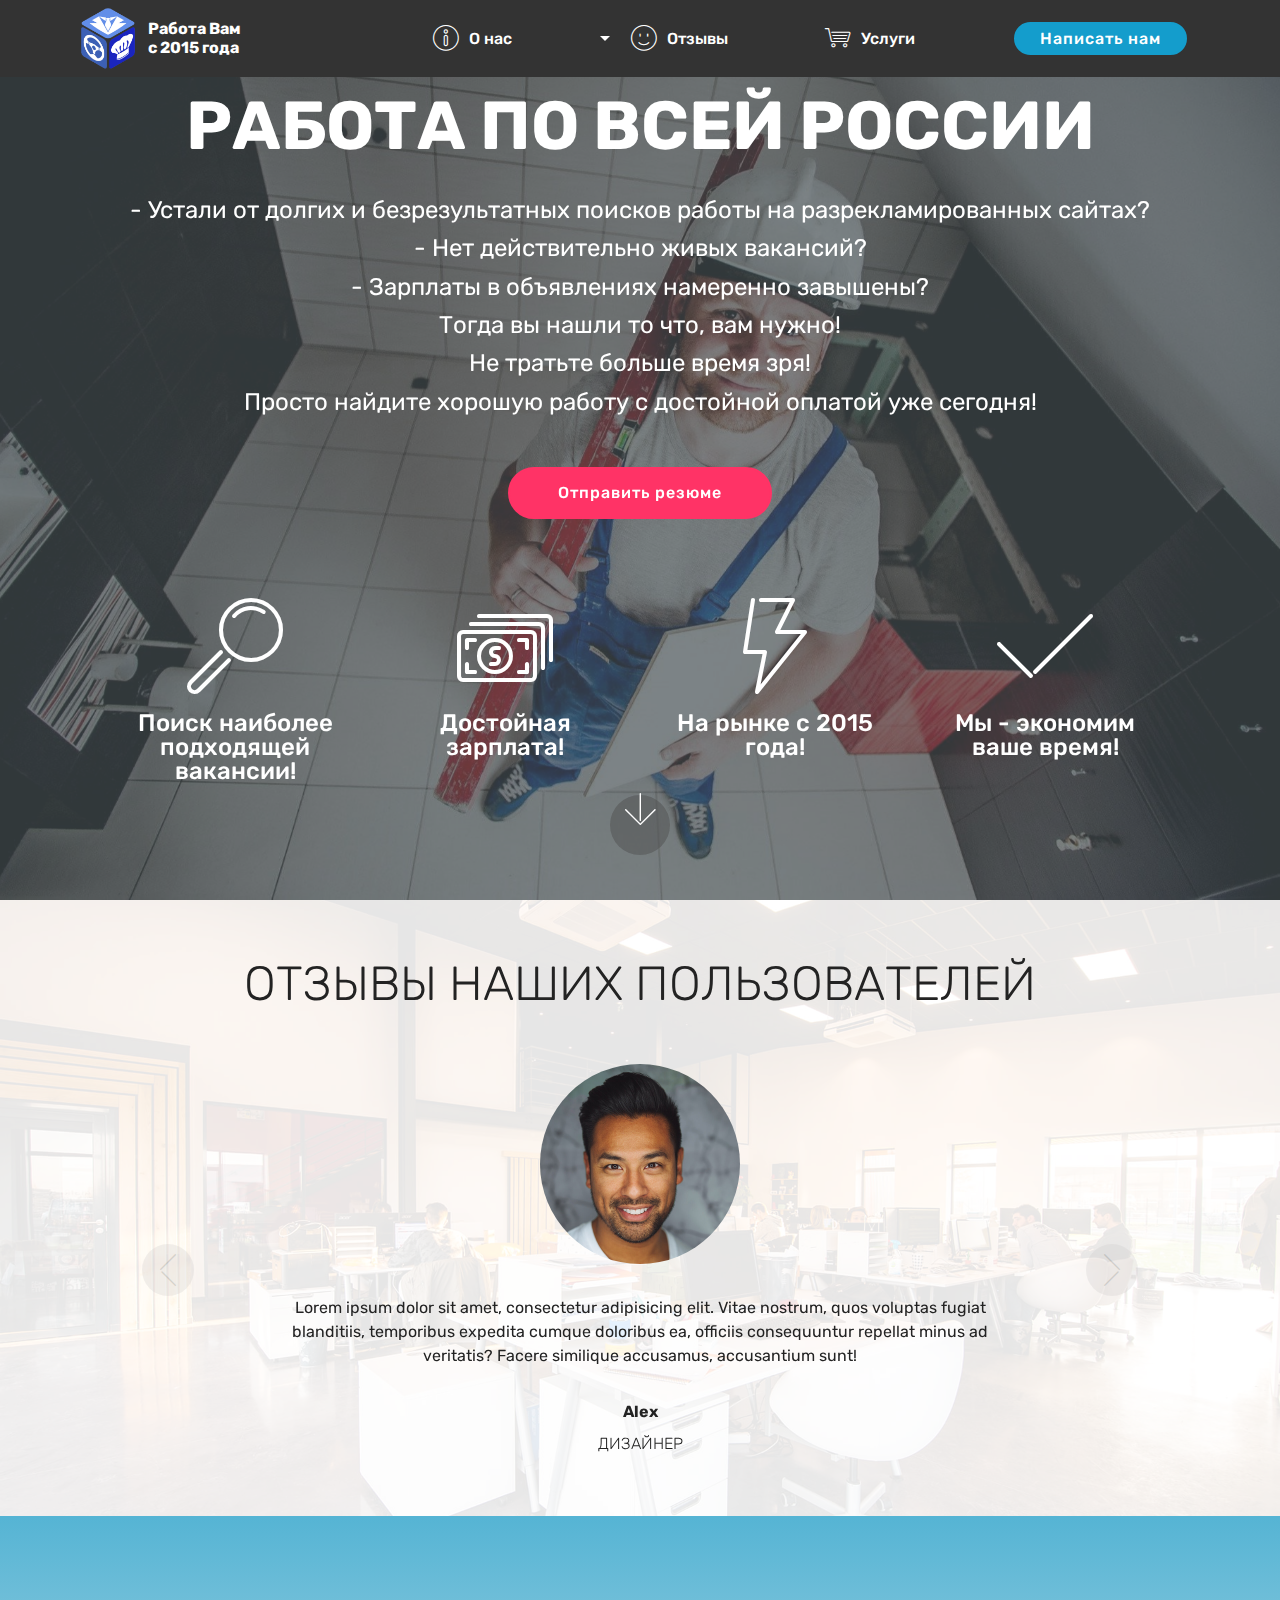
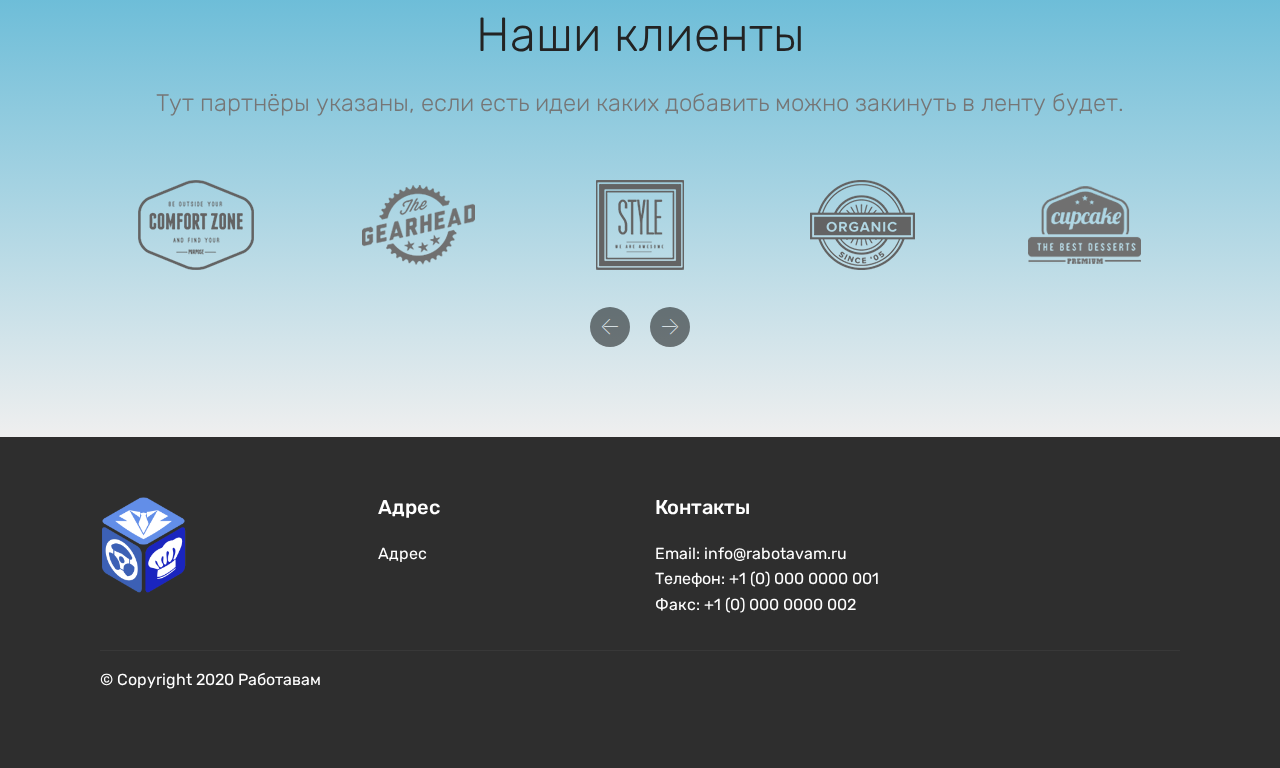
==== commit 67a98b0e: "Add files via upload" ====
--- a/index.html
+++ b/index.html
@@ -252,7 +252,7 @@
                         Наши клиенты
                     </h2>
                     <h3 class="mbr-section-subtitle mbr-light mbr-fonts-style display-5">
-                        Щелкните любое изображение, чтобы изменить. Нажмите синий значок шестерни в правом верхнем углу, Можете изменить фон, количество слайдов и видимых элементов.
+                        Тут партнёры указаны, если есть идеи каких добавить можно закинуть в ленту будет.
                     </h3>
                 </div>
             </div>
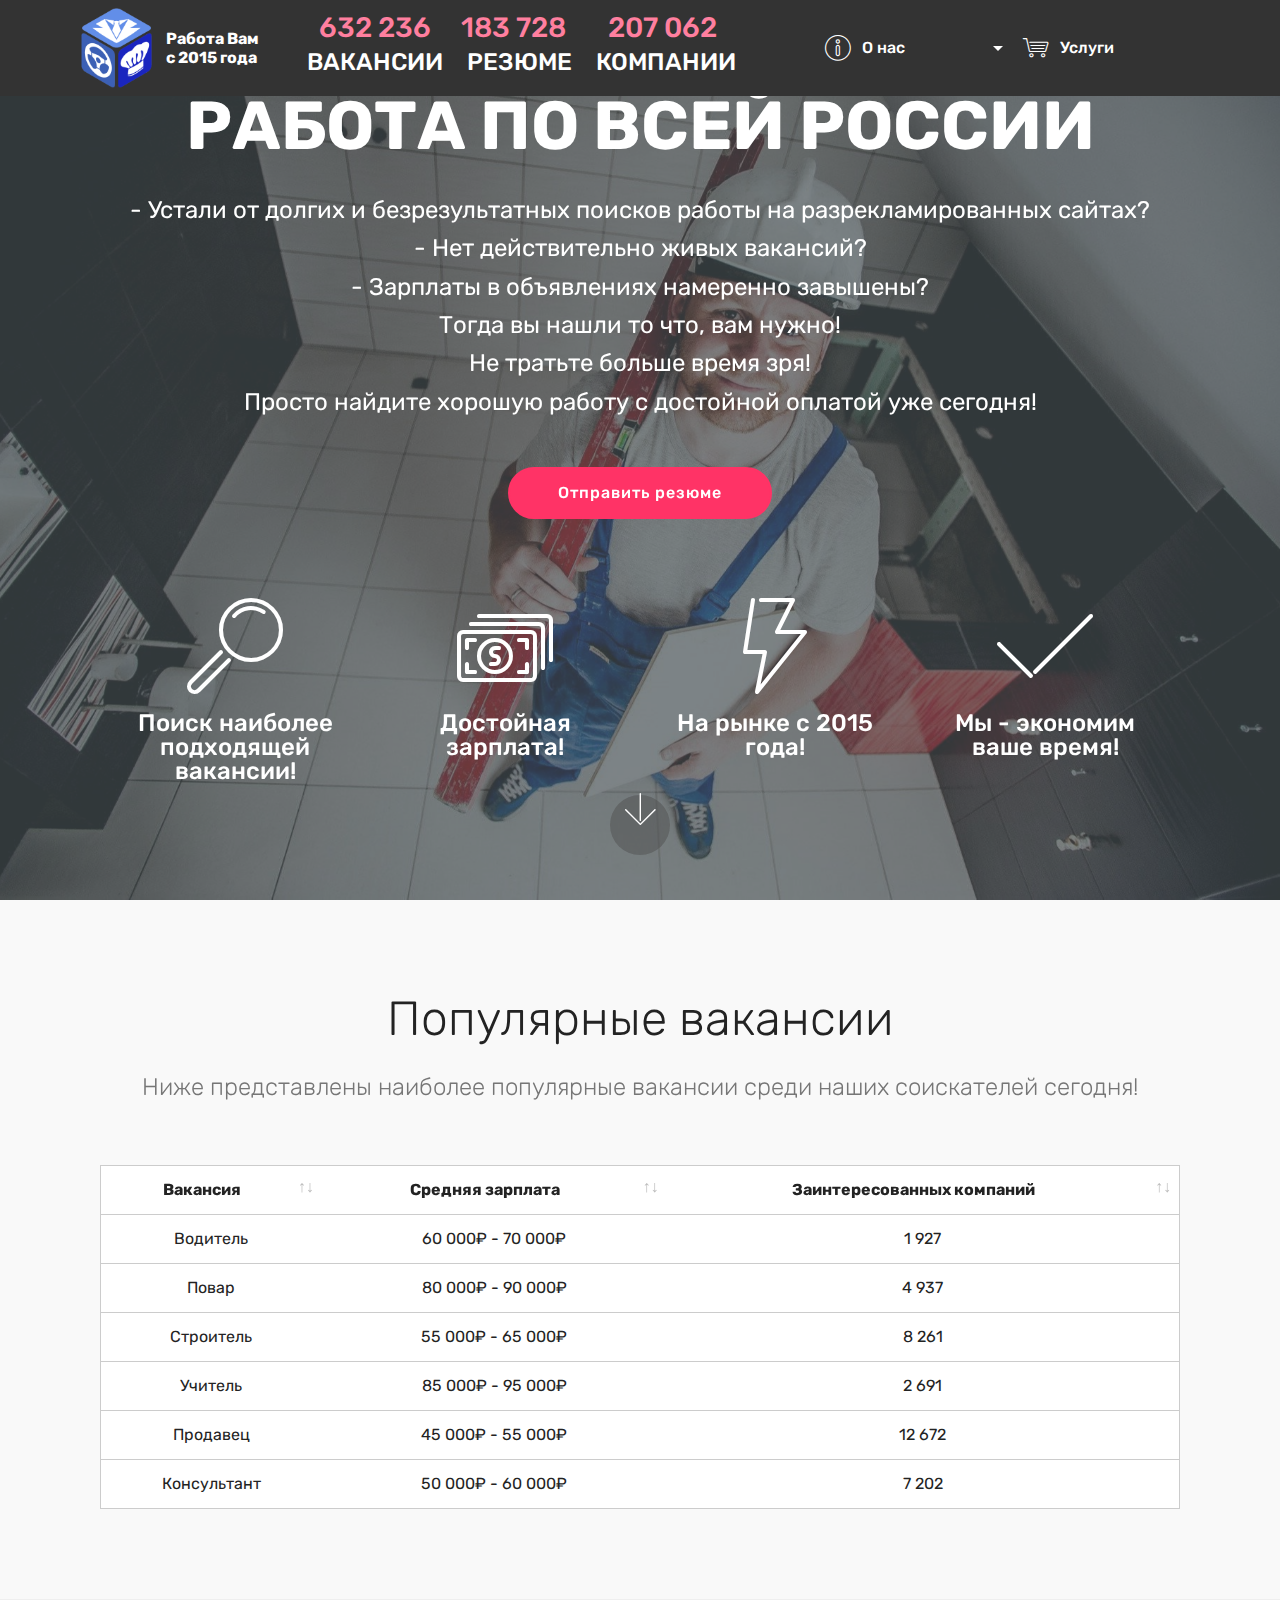
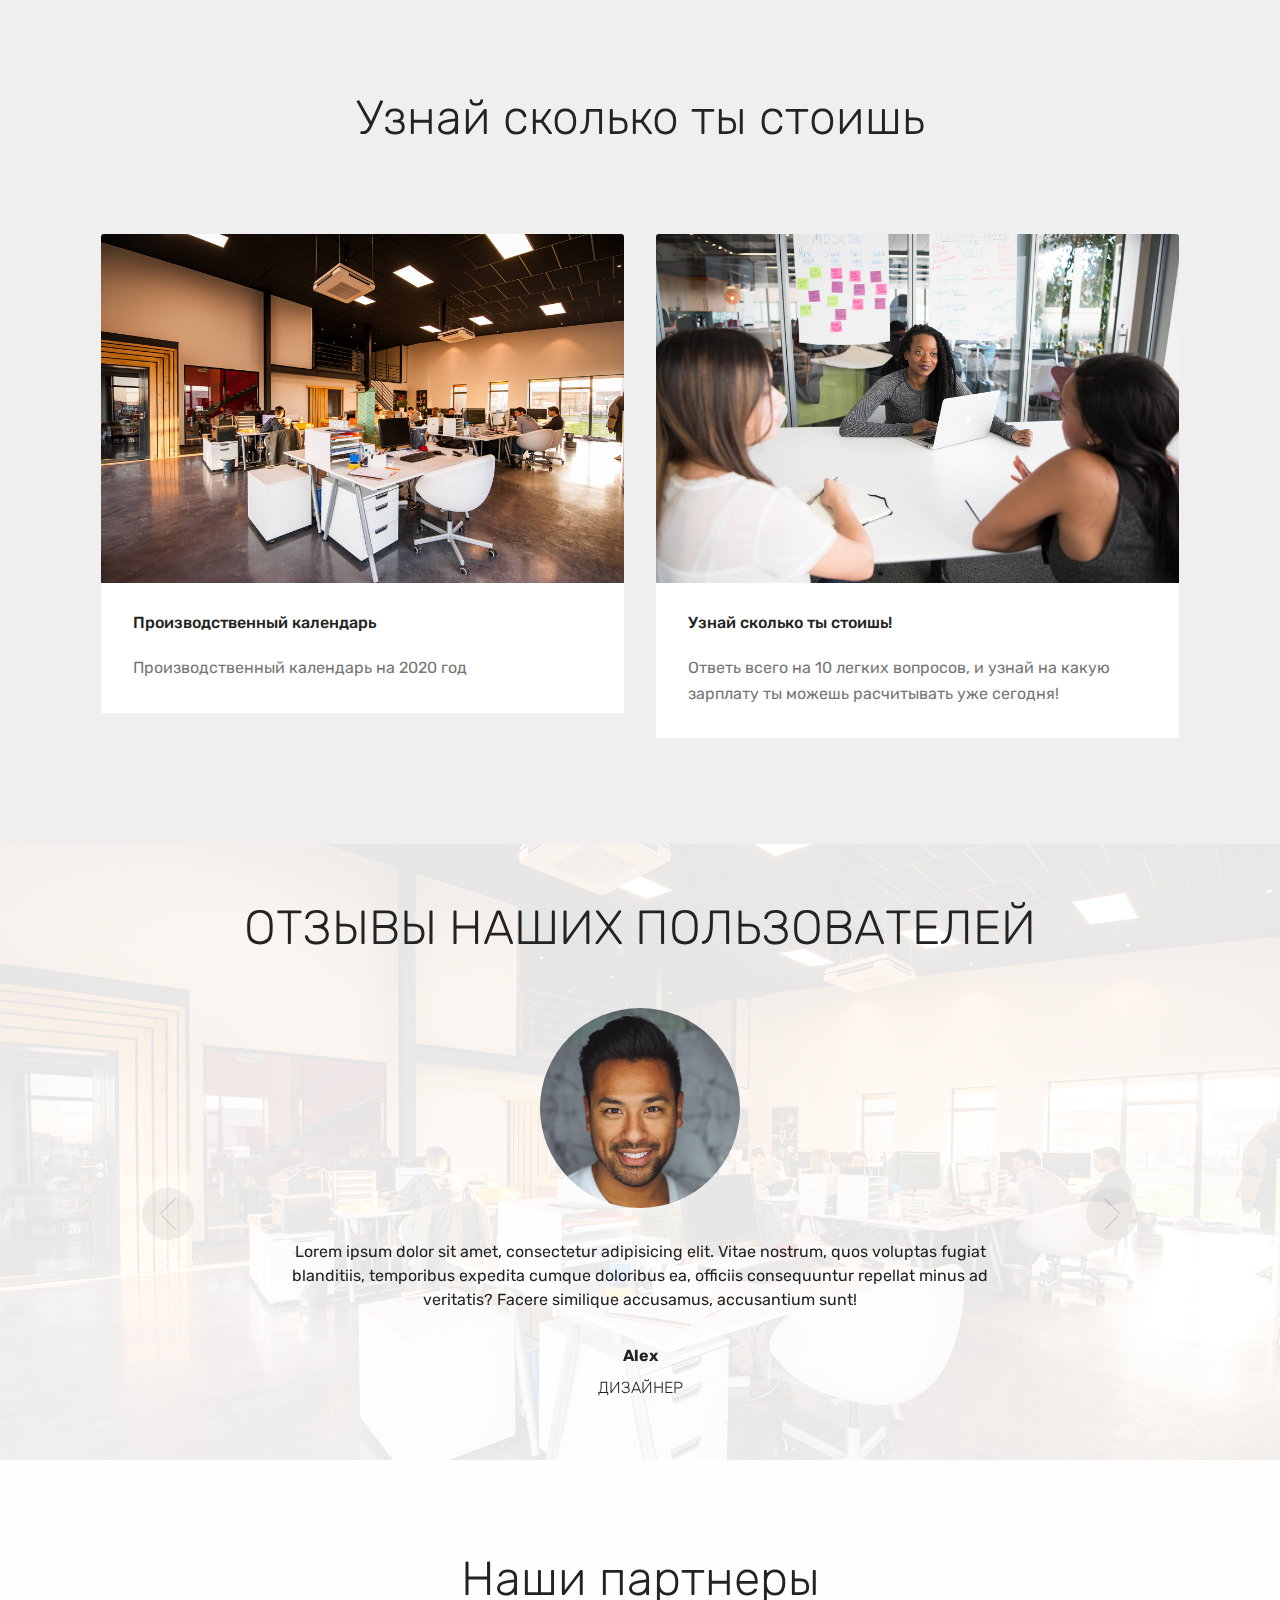
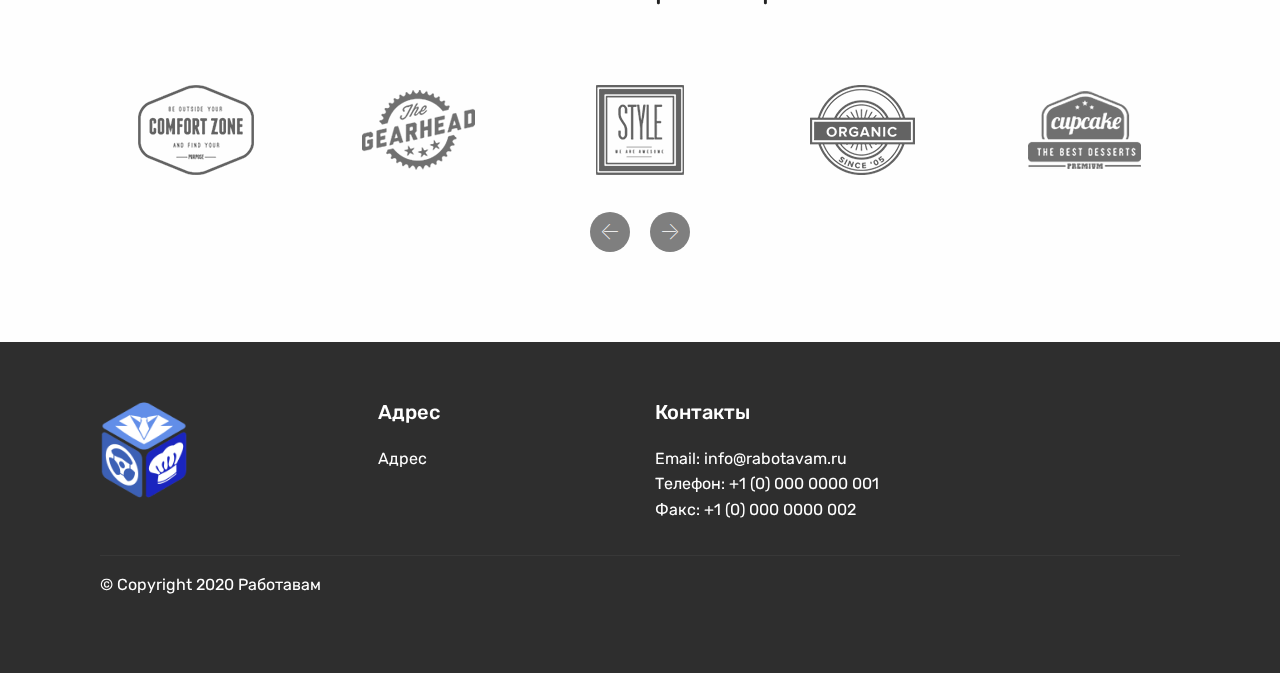
==== commit cbbd6ad7: "Add files via upload" ====
--- a/index.html
+++ b/index.html
@@ -6,7 +6,7 @@
   <meta http-equiv="X-UA-Compatible" content="IE=edge">
   <meta name="generator" content="Mobirise v4.12.4, mobirise.com">
   <meta name="viewport" content="width=device-width, initial-scale=1, minimum-scale=1">
-  <link rel="shortcut icon" href="assets/images/logo-106x116.png" type="image/x-icon">
+  <link rel="shortcut icon" href="assets/images/logo-1-106x116.png" type="image/x-icon">
   <meta name="description" content="">
   
   
@@ -16,8 +16,9 @@
   <link rel="stylesheet" href="assets/bootstrap/css/bootstrap-grid.min.css">
   <link rel="stylesheet" href="assets/bootstrap/css/bootstrap-reboot.min.css">
   <link rel="stylesheet" href="assets/socicon/css/styles.css">
+  <link rel="stylesheet" href="assets/tether/tether.min.css">
   <link rel="stylesheet" href="assets/dropdown/css/style.css">
-  <link rel="stylesheet" href="assets/tether/tether.min.css">
+  <link rel="stylesheet" href="assets/datatables/data-tables.bootstrap4.min.css">
   <link rel="stylesheet" href="assets/theme/css/style.css">
   <link rel="preload" as="style" href="assets/mobirise/css/mbr-additional.css"><link rel="stylesheet" href="assets/mobirise/css/mbr-additional.css" type="text/css">
   
@@ -25,7 +26,7 @@
   
 </head>
 <body>
-  <section class="menu cid-qTkzRZLJNu" once="menu" id="menu1-0">
+  <section class="menu cid-s5GIqzNYiV" once="menu" id="menu1-18">
 
     
 
@@ -41,25 +42,37 @@
         <div class="menu-logo">
             <div class="navbar-brand">
                 <span class="navbar-logo">
-                    <a href="index.html">
-                         <img src="assets/images/logo-106x116.png" alt="Mobirise" title="" style="height: 3.8rem;">
-                    </a>
+                    
+                         <a href="index.html"><img src="assets/images/logo-1-106x116.png" alt="Mobirise" title="" style="height: 5rem;"></a>
+                    
                 </span>
-                <span class="navbar-caption-wrap"><a class="navbar-caption text-white display-4" href="index.html">
-                        Работа Вам<br>с 2015 года</a></span>
-            </div>
-        </div>
+                
+        <span class="navbar-caption-wrap"><a class="navbar-caption text-white display-4" href="https://ya.ru">
+                        Работа Вам<br>с 2015 года</a></span></div></div>
+<div>
+<h3>&nbsp; 632 236</h3>
+<h4>ВАКАНСИИ</h4>
+</div>
+<div>
+<h3>&nbsp; &nbsp;183 728</h3>
+<h4>&nbsp; &nbsp; РЕЗЮМЕ</h4>
+</div>
+<div>
+<h3>&nbsp; &nbsp; &nbsp; 207 062</h3>
+<h4>&nbsp; &nbsp; КОМПАНИИ</h4>
+</div>
+			
         <div class="collapse navbar-collapse" id="navbarSupportedContent">
-            <ul class="navbar-nav nav-dropdown" data-app-modern-menu="true"><li class="nav-item dropdown"><a class="nav-link link text-white dropdown-toggle display-4" href="uslugi.html" data-toggle="dropdown-submenu" aria-expanded="false"><span class="mbri-info mbr-iconfont mbr-iconfont-btn"></span>
-                        О нас &nbsp; &nbsp; &nbsp; &nbsp; &nbsp; &nbsp; &nbsp; &nbsp; &nbsp; &nbsp;&nbsp;</a><div class="dropdown-menu"><a class="text-white dropdown-item display-4" href="o-kompaniy.html"><span class="mbri-info mbr-iconfont mbr-iconfont-btn"></span>О компании</a><a class="text-white dropdown-item display-4" href="obrabotka-personalnih-dannih.html">Обработка персональных данных</a><a class="text-white dropdown-item display-4" href="oferta.html">Оферта</a></div></li><li class="nav-item"><a class="nav-link link text-white display-4" href="otzivi.html"><span class="mbri-smile-face mbr-iconfont mbr-iconfont-btn"></span>
-                        Отзывы &nbsp; &nbsp; &nbsp; &nbsp; &nbsp; &nbsp; &nbsp; &nbsp; &nbsp;&nbsp;</a></li><li class="nav-item"><a class="nav-link link text-white display-4" href="uslugi.html"><span class="mbri-shopping-cart mbr-iconfont mbr-iconfont-btn"></span>
-                        Услуги &nbsp; &nbsp; &nbsp; &nbsp; &nbsp; &nbsp; &nbsp; &nbsp; &nbsp;&nbsp;</a></li></ul>
-            <div class="navbar-buttons mbr-section-btn"><a class="btn btn-sm btn-primary display-4" href="mailto:info@rabotavam.ru">Написать нам</a></div>
+            <ul class="navbar-nav nav-dropdown nav-right" data-app-modern-menu="true"><li class="nav-item dropdown"><a class="nav-link link text-white dropdown-toggle display-4" href="uslugi.html" data-toggle="dropdown-submenu" aria-expanded="false"><span class="mbri-info mbr-iconfont mbr-iconfont-btn"></span>
+                        О нас &nbsp; &nbsp; &nbsp; &nbsp; &nbsp; &nbsp; &nbsp; &nbsp; &nbsp; &nbsp;&nbsp;</a><div class="dropdown-menu"><a class="text-white dropdown-item display-4" href="o-kompaniy.html"><span class="mbri-info mbr-iconfont mbr-iconfont-btn"></span>О компании</a><a class="text-white dropdown-item display-4" href="obrabotka-personalnih-dannih.html">Обработка персональных данных</a><a class="text-white dropdown-item display-4" href="oferta.html">Оферта</a></div></li><li class="nav-item"><a class="nav-link link text-white display-4" href="uslugi.html"><span class="mbri-shopping-cart mbr-iconfont mbr-iconfont-btn"></span>
+                        Услуги &nbsp; &nbsp; &nbsp; &nbsp; &nbsp; &nbsp; &nbsp; &nbsp; &nbsp;&nbsp;<br></a></li></ul>
+          
+            
         </div>
     </nav>
 </section>
 
-<section class="engine"><a href="https://mobirise.info/e">make your own website</a></section><section class="header12 cid-s5zK1z9BA2 mbr-fullscreen mbr-parallax-background" id="header12-14">
+<section class="engine"><a href="https://mobirise.info/b">create a site for free</a></section><section class="header12 cid-s5zK1z9BA2 mbr-fullscreen mbr-parallax-background" id="header12-14">
 
     
 
@@ -123,7 +136,126 @@
     </div>
 </section>
 
-<section class="carousel slide testimonials-slider cid-s5ap3yYktY" data-interval="false" id="testimonials-slider1-r">
+<section class="section-table cid-s5GY3HEY6G" id="table1-1i">
+
+  
+  
+  <div class="container container-table">
+      <h2 class="mbr-section-title mbr-fonts-style align-center pb-3 display-2">
+          Популярные вакансии</h2>
+      <h3 class="mbr-section-subtitle mbr-fonts-style align-center pb-5 mbr-light display-5">
+            Ниже представлены наиболее популярные вакансии среди наших соискателей сегодня!</h3>
+      <div class="table-wrapper">
+        <div class="container">
+          
+        </div>
+
+        <div class="container scroll">
+          <table class="table" cellspacing="0" data-empty="No matching records found">
+            <thead>
+              <tr class="table-heads ">
+                  
+                  
+                  
+                  
+              <th class="head-item mbr-fonts-style display-7">
+                      Вакансия</th><th class="head-item mbr-fonts-style display-7">
+                      Средняя зарплата</th><th class="head-item mbr-fonts-style display-7">Заинтересованных компаний</th></tr>
+            </thead>
+
+            <tbody>
+              
+              
+              
+              
+            <tr> 
+                
+                
+                
+                
+              <td class="body-item mbr-fonts-style display-7">Водитель</td><td class="body-item mbr-fonts-style display-7">60 000₽ - 70 000₽</td><td class="body-item mbr-fonts-style display-7">1 927</td></tr><tr>
+                
+                
+                
+                
+              <td class="body-item mbr-fonts-style display-7">Повар</td><td class="body-item mbr-fonts-style display-7">80 000₽ - 90 000₽</td><td class="body-item mbr-fonts-style display-7">4 937</td></tr><tr>
+                
+                
+                
+                
+              <td class="body-item mbr-fonts-style display-7">Строитель</td><td class="body-item mbr-fonts-style display-7">55 000₽ - 65 000₽</td><td class="body-item mbr-fonts-style display-7">8 261</td></tr><tr>
+                
+                
+                
+                
+              <td class="body-item mbr-fonts-style display-7">Учитель</td><td class="body-item mbr-fonts-style display-7">85 000₽ - 95 000₽</td><td class="body-item mbr-fonts-style display-7">2 691</td></tr><tr>
+                
+                
+                
+                
+              <td class="body-item mbr-fonts-style display-7">Продавец</td><td class="body-item mbr-fonts-style display-7">45 000₽ - 55 000₽</td><td class="body-item mbr-fonts-style display-7">12 672</td></tr><tr>
+                
+                
+                
+                
+              <td class="body-item mbr-fonts-style display-7">Консультант</td><td class="body-item mbr-fonts-style display-7">50 000₽ - 60 000₽</td><td class="body-item mbr-fonts-style display-7">7 202</td></tr></tbody>
+          </table>
+        </div>
+        <div class="container table-info-container">
+          
+        </div>
+      </div>
+    </div>
+</section>
+
+<section class="features18 popup-btn-cards cid-s5GXuzwSGR" id="features18-1g">
+
+    
+
+    
+    <div class="container">
+        <h2 class="mbr-section-title pb-3 align-center mbr-fonts-style display-2">Узнай сколько ты стоишь</h2>
+        
+        <div class="media-container-row pt-5 ">
+            <div class="card p-3 col-12 col-md-6">
+                <div class="card-wrapper ">
+                    <div class="card-img">
+                        <div class="mbr-overlay"></div>
+                        <div class="mbr-section-btn text-center"><a href="https://www.superjob.ru/proizvodstvennyj_kalendar/2020/" class="btn btn-primary display-4" target="_blank">Перейти</a></div>
+                        <img src="assets/images/background1.jpg" alt="Mobirise">
+                    </div>
+                    <div class="card-box">
+                        <h4 class="card-title mbr-fonts-style display-7">
+                            Производственный календарь</h4>
+                        <p class="mbr-text mbr-fonts-style align-left display-7">
+                            Производственный календарь на 2020 год</p>
+                    </div>
+                </div>
+            </div>
+            <div class="card p-3 col-12 col-md-6">
+                <div class="card-wrapper">
+                    <div class="card-img">
+                        <div class="mbr-overlay"></div>
+                        <div class="mbr-section-btn text-center"><a href="https://www.superjob.ru/z/" class="btn btn-primary display-4" target="_blank">Подробнее</a></div>
+                        <img src="assets/images/background2.jpg" alt="Mobirise">
+                    </div>
+                    <div class="card-box">
+                        <h4 class="card-title mbr-fonts-style display-7">
+                            Узнай сколько ты стоишь!</h4>
+                        <p class="mbr-text mbr-fonts-style display-7">
+                           Ответь всего на 10 легких вопросов, и узнай на какую зарплату ты можешь расчитывать уже сегодня!</p>
+                    </div>
+                </div>
+            </div>
+
+            
+
+            
+        </div>
+    </div>
+</section>
+
+<section class="carousel slide testimonials-slider cid-s5GOgaekT7" data-interval="false" id="testimonials-slider1-1c">
     
     
 
@@ -135,7 +267,7 @@
             ОТЗЫВЫ НАШИХ ПОЛЬЗОВАТЕЛЕЙ
         </h2>
 
-        <div class="carousel slide" role="listbox" data-pause="true" data-keyboard="false" data-ride="carousel" data-interval="4000">
+        <div class="carousel slide" role="listbox" data-pause="true" data-keyboard="false" data-ride="carousel" data-interval="5000">
             <div class="carousel-inner">
                 
                 
@@ -154,57 +286,6 @@
                         </div>
                         <div class="user_desk mbr-light mbr-fonts-style display-7">
                             ДИЗАЙНЕР
-                        </div>
-                    </div>
-                </div><div class="carousel-item">
-                    <div class="user col-md-8">
-                        <div class="user_image">
-                            <img src="assets/images/face2.jpg">
-                        </div>
-                        <div class="user_text pb-3">
-                            <p class="mbr-fonts-style display-7">
-                                Lorem ipsum dolor sit amet, consectetur adipisicing elit. Vitae nostrum, quos voluptas fugiat blanditiis, temporibus expedita cumque doloribus ea, officiis consequuntur repellat minus ad veritatis? Facere similique accusamus, accusantium sunt!
-                            </p>
-                        </div>
-                        <div class="user_name mbr-bold pb-2 mbr-fonts-style display-7">
-                            Линда
-                        </div>
-                        <div class="user_desk mbr-light mbr-fonts-style display-7">
-                            РАЗРАБОТЧИК
-                        </div>
-                    </div>
-                </div><div class="carousel-item">
-                    <div class="user col-md-8">
-                        <div class="user_image">
-                            <img src="assets/images/face2.jpg">
-                        </div>
-                        <div class="user_text pb-3">
-                            <p class="mbr-fonts-style display-7">
-                                Lorem ipsum dolor sit amet, consectetur adipisicing elit. Vitae nostrum, quos voluptas fugiat blanditiis, temporibus expedita cumque doloribus ea, officiis consequuntur repellat minus ad veritatis? Facere similique accusamus, accusantium sunt!
-                            </p>
-                        </div>
-                        <div class="user_name mbr-bold pb-2 mbr-fonts-style display-7">
-                            Линда
-                        </div>
-                        <div class="user_desk mbr-light mbr-fonts-style display-7">
-                            РАЗРАБОТЧИК
-                        </div>
-                    </div>
-                </div><div class="carousel-item">
-                    <div class="user col-md-8">
-                        <div class="user_image">
-                            <img src="assets/images/face2.jpg">
-                        </div>
-                        <div class="user_text pb-3">
-                            <p class="mbr-fonts-style display-7">
-                                Lorem ipsum dolor sit amet, consectetur adipisicing elit. Vitae nostrum, quos voluptas fugiat blanditiis, temporibus expedita cumque doloribus ea, officiis consequuntur repellat minus ad veritatis? Facere similique accusamus, accusantium sunt!
-                            </p>
-                        </div>
-                        <div class="user_name mbr-bold pb-2 mbr-fonts-style display-7">
-                            Линда
-                        </div>
-                        <div class="user_desk mbr-light mbr-fonts-style display-7">
-                            РАЗРАБОТЧИК
                         </div>
                     </div>
                 </div><div class="carousel-item">
@@ -241,19 +322,17 @@
     </div>
 </section>
 
-<section class="clients cid-s5b5mvsUT5" data-interval="false" id="clients-t">
+<section class="clients cid-s5GOhP9dBr mbr-parallax-background" data-interval="false" id="clients-1d">
       
 
-    
+    <div class="mbr-overlay" style="opacity: 0.9; background-color: rgb(255, 255, 255);">
+    </div>
         <div class="container mb-5">
             <div class="media-container-row">
                 <div class="col-12 align-center">
                     <h2 class="mbr-section-title pb-3 mbr-fonts-style display-2">
-                        Наши клиенты
-                    </h2>
-                    <h3 class="mbr-section-subtitle mbr-light mbr-fonts-style display-5">
-                        Тут партнёры указаны, если есть идеи каких добавить можно закинуть в ленту будет.
-                    </h3>
+                        Наши партнеры</h2>
+                    
                 </div>
             </div>
         </div>
@@ -321,7 +400,7 @@
     </div>
 </section>
 
-<section class="cid-qTkAaeaxX5" id="footer1-2">
+<section class="cid-s5GJi8e2sN" id="footer1-19">
 
     
 
@@ -332,7 +411,7 @@
             <div class="col-12 col-md-3">
                 <div class="media-wrap">
                     <a href="https://mobirise.com/">
-                        <img src="assets/images/logo-288x316.png" alt="Mobirise" title="">
+                        <img src="assets/images/logo-106x116.png" alt="Mobirise" title="">
                     </a>
                 </div>
             </div>
@@ -379,15 +458,18 @@
   <script src="assets/popper/popper.min.js"></script>
   <script src="assets/bootstrap/js/bootstrap.min.js"></script>
   <script src="assets/smoothscroll/smooth-scroll.js"></script>
-  <script src="assets/dropdown/js/nav-dropdown.js"></script>
-  <script src="assets/dropdown/js/navbar-dropdown.js"></script>
-  <script src="assets/tether/tether.min.js"></script>
   <script src="assets/vimeoplayer/jquery.mb.vimeo_player.js"></script>
   <script src="assets/parallax/jarallax.min.js"></script>
+  <script src="assets/tether/tether.min.js"></script>
+  <script src="assets/mbr-popup-btns/mbr-popup-btns.js"></script>
   <script src="assets/bootstrapcarouselswipe/bootstrap-carousel-swipe.js"></script>
   <script src="assets/mbr-testimonials-slider/mbr-testimonials-slider.js"></script>
   <script src="assets/mbr-clients-slider/mbr-clients-slider.js"></script>
+  <script src="assets/dropdown/js/nav-dropdown.js"></script>
+  <script src="assets/dropdown/js/navbar-dropdown.js"></script>
   <script src="assets/touchswipe/jquery.touch-swipe.min.js"></script>
+  <script src="assets/datatables/jquery.data-tables.min.js"></script>
+  <script src="assets/datatables/data-tables.bootstrap4.min.js"></script>
   <script src="assets/theme/js/script.js"></script>
   
   
--- a/assets/datatables/data-tables.bootstrap4.min.css
+++ b/assets/datatables/data-tables.bootstrap4.min.css
@@ -0,0 +1 @@
+table.dataTable{clear:both;margin-top:6px !important;margin-bottom:6px !important;max-width:none !important;border-collapse:separate !important}table.dataTable td,table.dataTable th{-webkit-box-sizing:content-box;box-sizing:content-box}table.dataTable td.dataTables_empty,table.dataTable th.dataTables_empty{text-align:center}table.dataTable.nowrap th,table.dataTable.nowrap td{white-space:nowrap}div.dataTables_wrapper div.dataTables_length label{font-weight:normal;text-align:left;white-space:nowrap}div.dataTables_wrapper div.dataTables_length select{width:75px;display:inline-block}div.dataTables_wrapper div.dataTables_filter{text-align:right}div.dataTables_wrapper div.dataTables_filter label{font-weight:normal;white-space:nowrap;text-align:left}div.dataTables_wrapper div.dataTables_filter input{margin-left:0.5em;display:inline-block;width:auto}div.dataTables_wrapper div.dataTables_info{padding-top:0.85em;white-space:nowrap}div.dataTables_wrapper div.dataTables_paginate{margin:0;white-space:nowrap;text-align:right}div.dataTables_wrapper div.dataTables_paginate ul.pagination{margin:2px 0;white-space:nowrap}div.dataTables_wrapper div.dataTables_processing{position:absolute;top:50%;left:50%;width:200px;margin-left:-100px;margin-top:-26px;text-align:center;padding:1em 0}table.dataTable thead>tr>th.sorting_asc,table.dataTable thead>tr>th.sorting_desc,table.dataTable thead>tr>th.sorting,table.dataTable thead>tr>td.sorting_asc,table.dataTable thead>tr>td.sorting_desc,table.dataTable thead>tr>td.sorting{padding-right:30px}table.dataTable thead>tr>th:active,table.dataTable thead>tr>td:active{outline:none}table.dataTable thead .sorting,table.dataTable thead .sorting_asc,table.dataTable thead .sorting_desc,table.dataTable thead .sorting_asc_disabled,table.dataTable thead .sorting_desc_disabled{cursor:pointer;position:relative}table.dataTable thead .sorting:before,table.dataTable thead .sorting:after,table.dataTable thead .sorting_asc:before,table.dataTable thead .sorting_asc:after,table.dataTable thead .sorting_desc:before,table.dataTable thead .sorting_desc:after,table.dataTable thead .sorting_asc_disabled:before,table.dataTable thead .sorting_asc_disabled:after,table.dataTable thead .sorting_desc_disabled:before,table.dataTable thead .sorting_desc_disabled:after{position:absolute;bottom:0.9em;display:block;opacity:0.3}table.dataTable thead .sorting:before,table.dataTable thead .sorting_asc:before,table.dataTable thead .sorting_desc:before,table.dataTable thead .sorting_asc_disabled:before,table.dataTable thead .sorting_desc_disabled:before{right:1em;content:"\2191"}table.dataTable thead .sorting:after,table.dataTable thead .sorting_asc:after,table.dataTable thead .sorting_desc:after,table.dataTable thead .sorting_asc_disabled:after,table.dataTable thead .sorting_desc_disabled:after{right:0.5em;content:"\2193"}table.dataTable thead .sorting_asc:before,table.dataTable thead .sorting_desc:after{opacity:1}table.dataTable thead .sorting_asc_disabled:before,table.dataTable thead .sorting_desc_disabled:after{opacity:0}div.dataTables_scrollHead table.dataTable{margin-bottom:0 !important}div.dataTables_scrollBody table{border-top:none;margin-top:0 !important;margin-bottom:0 !important}div.dataTables_scrollBody table thead .sorting:after,div.dataTables_scrollBody table thead .sorting_asc:after,div.dataTables_scrollBody table thead .sorting_desc:after{display:none}div.dataTables_scrollBody table tbody tr:first-child th,div.dataTables_scrollBody table tbody tr:first-child td{border-top:none}div.dataTables_scrollFoot table{margin-top:0 !important;border-top:none}@media screen and (max-width: 767px){div.dataTables_wrapper div.dataTables_length,div.dataTables_wrapper div.dataTables_filter,div.dataTables_wrapper div.dataTables_info,div.dataTables_wrapper div.dataTables_paginate{text-align:center}}table.dataTable.table-condensed>thead>tr>th{padding-right:20px}table.dataTable.table-condensed .sorting:after,table.dataTable.table-condensed .sorting_asc:after,table.dataTable.table-condensed .sorting_desc:after{top:6px;right:6px}table.table-bordered.dataTable th,table.table-bordered.dataTable td{border-left-width:0}table.table-bordered.dataTable th:last-child,table.table-bordered.dataTable th:last-child,table.table-bordered.dataTable td:last-child,table.table-bordered.dataTable td:last-child{border-right-width:0}table.table-bordered.dataTable tbody th,table.table-bordered.dataTable tbody td{border-bottom-width:0}div.dataTables_scrollHead table.table-bordered{border-bottom-width:0}div.table-responsive>div.dataTables_wrapper>div.row{margin:0}div.table-responsive>div.dataTables_wrapper>div.row>div[class^="col-"]:first-child{padding-left:0}div.table-responsive>div.dataTables_wrapper>div.row>div[class^="col-"]:last-child{padding-right:0}
--- a/assets/mobirise/css/mbr-additional.css
+++ b/assets/mobirise/css/mbr-additional.css
@@ -92,7 +92,7 @@
   border-radius: 3px;
 }
 .bg-primary {
-  background-color: #149dcc !important;
+  background-color: #ffffff !important;
 }
 .bg-success {
   background-color: #f7ed4a !important;
@@ -108,23 +108,23 @@
 }
 .btn-primary,
 .btn-primary:active {
-  background-color: #149dcc !important;
-  border-color: #149dcc !important;
-  color: #ffffff !important;
+  background-color: #ffffff !important;
+  border-color: #ffffff !important;
+  color: #808080 !important;
 }
 .btn-primary:hover,
 .btn-primary:focus,
 .btn-primary.focus,
 .btn-primary.active {
-  color: #ffffff !important;
-  background-color: #0d6786 !important;
-  border-color: #0d6786 !important;
+  color: #808080 !important;
+  background-color: #d9d9d9 !important;
+  border-color: #d9d9d9 !important;
 }
 .btn-primary.disabled,
 .btn-primary:disabled {
-  color: #ffffff !important;
-  background-color: #0d6786 !important;
-  border-color: #0d6786 !important;
+  color: #808080 !important;
+  background-color: #d9d9d9 !important;
+  border-color: #d9d9d9 !important;
 }
 .btn-secondary,
 .btn-secondary:active {
@@ -272,22 +272,22 @@
 .btn-primary-outline,
 .btn-primary-outline:active {
   background: none;
-  border-color: #0b566f;
-  color: #0b566f;
+  border-color: #cccccc;
+  color: #cccccc;
 }
 .btn-primary-outline:hover,
 .btn-primary-outline:focus,
 .btn-primary-outline.focus,
 .btn-primary-outline.active {
-  color: #ffffff;
-  background-color: #149dcc;
-  border-color: #149dcc;
+  color: #808080;
+  background-color: #ffffff;
+  border-color: #ffffff;
 }
 .btn-primary-outline.disabled,
 .btn-primary-outline:disabled {
-  color: #ffffff !important;
-  background-color: #149dcc !important;
-  border-color: #149dcc !important;
+  color: #808080 !important;
+  background-color: #ffffff !important;
+  border-color: #ffffff !important;
 }
 .btn-secondary-outline,
 .btn-secondary-outline:active {
@@ -424,7 +424,7 @@
   border-color: #ffffff;
 }
 .text-primary {
-  color: #149dcc !important;
+  color: #ffffff !important;
 }
 .text-secondary {
   color: #ff3366 !important;
@@ -449,7 +449,7 @@
 }
 a.text-primary:hover,
 a.text-primary:focus {
-  color: #0b566f !important;
+  color: #cccccc !important;
 }
 a.text-secondary:hover,
 a.text-secondary:focus {
@@ -507,9 +507,9 @@
   border-radius: 100px !important;
 }
 .mbr-gallery-filter li.active .btn {
-  background-color: #149dcc;
-  border-color: #149dcc;
-  color: #ffffff;
+  background-color: #ffffff;
+  border-color: #ffffff;
+  color: #8c8c8c;
 }
 .mbr-gallery-filter li.active .btn:focus {
   box-shadow: none;
@@ -519,11 +519,11 @@
 }
 a,
 a:hover {
-  color: #149dcc;
+  color: #ffffff;
 }
 .mbr-plan-header.bg-primary .mbr-plan-subtitle,
 .mbr-plan-header.bg-primary .mbr-plan-price-desc {
-  color: #b4e6f8;
+  color: #ffffff;
 }
 .mbr-plan-header.bg-success .mbr-plan-subtitle,
 .mbr-plan-header.bg-success .mbr-plan-price-desc {
@@ -554,7 +554,7 @@
   font-size: 1.6rem;
 }
 blockquote {
-  border-color: #149dcc;
+  border-color: #ffffff;
 }
 /* Forms */
 .mbr-form .btn {
@@ -610,11 +610,11 @@
 /* Footer */
 .mbr-footer-content li::before,
 .mbr-footer .mbr-contacts li::before {
-  background: #149dcc;
+  background: #ffffff;
 }
 .mbr-footer-content li a:hover,
 .mbr-footer .mbr-contacts li a:hover {
-  color: #149dcc;
+  color: #ffffff;
 }
 .footer3 input[type="email"],
 .footer4 input[type="email"] {
@@ -656,8 +656,8 @@
 }
 .jq-selectbox li:hover,
 .jq-selectbox li.selected {
-  background-color: #149dcc;
-  color: #ffffff;
+  background-color: #ffffff;
+  color: #000000;
 }
 .jq-selectbox .jq-selectbox__trigger-arrow,
 .jq-number__spin.minus:after,
@@ -669,14 +669,14 @@
 .jq-selectbox:hover .jq-selectbox__trigger-arrow,
 .jq-number__spin.minus:hover:after,
 .jq-number__spin.plus:hover:after {
-  border-top-color: #149dcc;
-  border-bottom-color: #149dcc;
+  border-top-color: #ffffff;
+  border-bottom-color: #ffffff;
 }
 .xdsoft_datetimepicker .xdsoft_calendar td.xdsoft_default,
 .xdsoft_datetimepicker .xdsoft_calendar td.xdsoft_current,
 .xdsoft_datetimepicker .xdsoft_timepicker .xdsoft_time_box > div > div.xdsoft_current {
-  color: #ffffff !important;
-  background-color: #149dcc !important;
+  color: #000000 !important;
+  background-color: #ffffff !important;
   box-shadow: none !important;
 }
 .xdsoft_datetimepicker .xdsoft_calendar td:hover,
@@ -705,53 +705,569 @@
   top: 50%;
   left: 50%;
   transform: translateX(-50%) translateY(-50%);
-  background-image: url("data:image/svg+xml;charset=UTF-8,%3csvg width='32' height='32' viewBox='0 0 64 64' xmlns='http://www.w3.org/2000/svg' stroke='%23149dcc' %3e%3cg fill='none' fill-rule='evenodd'%3e%3cg transform='translate(16 16)' stroke-width='2'%3e%3ccircle stroke-opacity='.5' cx='16' cy='16' r='16'/%3e%3cpath d='M32 16c0-9.94-8.06-16-16-16'%3e%3canimateTransform attributeName='transform' type='rotate' from='0 16 16' to='360 16 16' dur='1s' repeatCount='indefinite'/%3e%3c/path%3e%3c/g%3e%3c/g%3e%3c/svg%3e");
+  background-image: url("data:image/svg+xml;charset=UTF-8,%3csvg width='32' height='32' viewBox='0 0 64 64' xmlns='http://www.w3.org/2000/svg' stroke='%23ffffff' %3e%3cg fill='none' fill-rule='evenodd'%3e%3cg transform='translate(16 16)' stroke-width='2'%3e%3ccircle stroke-opacity='.5' cx='16' cy='16' r='16'/%3e%3cpath d='M32 16c0-9.94-8.06-16-16-16'%3e%3canimateTransform attributeName='transform' type='rotate' from='0 16 16' to='360 16 16' dur='1s' repeatCount='indefinite'/%3e%3c/path%3e%3c/g%3e%3c/g%3e%3c/svg%3e");
 }
 section.lazy-placeholder:after {
   opacity: 0.3;
 }
-.cid-qTkzRZLJNu .navbar {
+.cid-s5zK1z9BA2 {
+  background-image: url("../../../assets/images/mbr-1920x1277.jpeg");
+}
+.cid-s5zK1z9BA2 .icons-media-container {
+  display: flex;
+  -webkit-justify-content: center;
+  justify-content: center;
+  -webkit-flex-direction: row;
+  flex-direction: row;
+  -webkit-flex-wrap: wrap;
+  flex-wrap: wrap;
+  padding-top: 4rem;
+}
+.cid-s5zK1z9BA2 .icons-media-container .mbr-iconfont {
+  font-size: 96px;
+  color: #ffffff;
+}
+.cid-s5zK1z9BA2 .icons-media-container .icon-block {
+  padding-bottom: 1rem;
+}
+.cid-s5zK1z9BA2 .mbr-text {
+  color: #ffffff;
+}
+.cid-s5zK1z9BA2 .card {
+  padding-bottom: 1.5rem;
+}
+.cid-s5zK1z9BA2 .mbr-text,
+.cid-s5zK1z9BA2 .mbr-section-btn {
+  text-align: center;
+}
+.cid-s5GY3HEY6G {
+  padding-top: 90px;
+  padding-bottom: 90px;
+  background-color: #f9f9f9;
+}
+.cid-s5GY3HEY6G .mbr-section-subtitle {
+  color: #767676;
+}
+.cid-s5GY3HEY6G .container-table {
+  margin: 0 auto;
+}
+.cid-s5GY3HEY6G .scroll {
+  overflow-x: auto;
+  padding: 0;
+}
+.cid-s5GY3HEY6G .dataTables_wrapper {
+  display: block;
+}
+.cid-s5GY3HEY6G .dataTables_wrapper .search {
+  margin-bottom: .5rem;
+}
+.cid-s5GY3HEY6G .dataTables_wrapper .table {
+  overflow-x: auto;
+}
+.cid-s5GY3HEY6G table {
+  width: 100% !important;
+  margin-top: 6px;
+  border: 1px solid #cccccc;
+  margin-bottom: 0;
+}
+.cid-s5GY3HEY6G table th {
+  border-top: none;
+  transition: all .2s;
+  border-bottom: none;
+}
+.cid-s5GY3HEY6G table th:hover {
+  background: #cccccc;
+  color: #000000;
+}
+.cid-s5GY3HEY6G table td {
+  border-top: 1px solid #cccccc;
+}
+.cid-s5GY3HEY6G table.table {
+  background: #ffffff;
+}
+.cid-s5GY3HEY6G .dataTables_filter {
+  text-align: right;
+  margin-bottom: .5rem;
+}
+.cid-s5GY3HEY6G .dataTables_filter label {
+  display: inline;
+  white-space: normal !important;
+}
+.cid-s5GY3HEY6G .dataTables_filter input {
+  display: inline;
+  width: auto;
+  margin-left: .5rem;
+  border-radius: 100px;
+  padding-left: 1rem;
+}
+.cid-s5GY3HEY6G .dataTables_info {
+  padding-bottom: 1rem;
+  padding-top: 1rem;
+  white-space: normal !important;
+}
+@media (max-width: 992px) {
+  .cid-s5GY3HEY6G .dataTables_filter {
+    text-align: center;
+  }
+}
+@media (max-width: 350px) {
+  .cid-s5GY3HEY6G .dataTables_filter {
+    text-align: center;
+  }
+  .cid-s5GY3HEY6G .dataTables_filter input {
+    width: 100% !important;
+    margin-left: 0 !important;
+  }
+}
+.cid-s5GY3HEY6G .body-item {
+  text-align: center;
+}
+.cid-s5GY3HEY6G .head-item {
+  text-align: center;
+}
+.cid-s5GXuzwSGR {
+  padding-top: 90px;
+  padding-bottom: 90px;
+  background-color: #efefef;
+}
+.cid-s5GXuzwSGR .mbr-section-subtitle,
+.cid-s5GXuzwSGR .mbr-text {
+  color: #767676;
+}
+.cid-s5GXuzwSGR .card {
+  display: -webkit-flex;
+  position: relative;
+  justify-content: center;
+  -webkit-justify-content: center;
+}
+.cid-s5GXuzwSGR .card-wrapper {
+  height: 100%;
+  box-shadow: 0px 0px 0px 0px rgba(0, 0, 0, 0);
+  transition: box-shadow 0.3s;
+}
+.cid-s5GXuzwSGR .card-wrapper .card-img {
+  display: -webkit-flex;
+  flex-direction: column;
+  align-items: center;
+  justify-content: center;
+  position: relative;
+  overflow: hidden;
+  border-bottom-right-radius: 0;
+  border-bottom-left-radius: 0;
+  -webkit-flex-direction: column;
+  -webkit-align-items: center;
+  -webkit-justify-content: center;
+}
+.cid-s5GXuzwSGR .card-wrapper .card-img .mbr-overlay {
+  background-color: #ffffff;
+  display: none;
+  transition: opacity .3s;
+}
+.cid-s5GXuzwSGR .card-wrapper .card-img .mbr-section-btn {
+  position: absolute;
+  transition: opacity .3s;
+  width: 100%;
+  left: 0;
+  top: 50%;
+  height: auto;
+  transform: translateY(-50%);
+}
+.cid-s5GXuzwSGR .card-wrapper .card-img img {
+  width: 100%;
+}
+.cid-s5GXuzwSGR .card-wrapper .card-box {
+  background-color: #ffffff;
+  padding: 0 2rem 2rem 2rem;
+  border-bottom-left-radius: 0;
+  border-bottom-right-radius: 0;
+}
+.cid-s5GXuzwSGR .card-wrapper .card-box h4 {
+  font-weight: 500;
+  margin-bottom: 0;
+  padding-top: 2rem;
+}
+.cid-s5GXuzwSGR .card-wrapper .card-box p {
+  margin-bottom: 0;
+  padding-top: 1.5rem;
+}
+.cid-s5GXuzwSGR .card-wrapper:hover {
+  box-shadow: 0px 0px 30px 0px rgba(0, 0, 0, 0.05);
+}
+.cid-s5GXuzwSGR .card-img .mbr-overlay {
+  display: block !important;
+  opacity: 0;
+}
+.cid-s5GXuzwSGR .card-img .mbr-section-btn {
+  opacity: 0;
+}
+.cid-s5GXuzwSGR .card-img:hover .mbr-overlay {
+  opacity: .5;
+}
+.cid-s5GXuzwSGR .card-img:hover .mbr-section-btn {
+  opacity: 1;
+}
+.cid-s5GOgaekT7 {
+  padding-top: 60px;
+  padding-bottom: 60px;
+  background-image: url("../../../assets/images/background1.jpg");
+}
+.cid-s5GOgaekT7 .carousel-item {
+  justify-content: center;
+  -webkit-justify-content: center;
+}
+.cid-s5GOgaekT7 .carousel-item.active,
+.cid-s5GOgaekT7 .carousel-item-next,
+.cid-s5GOgaekT7 .carousel-item-prev {
+  display: flex;
+}
+.cid-s5GOgaekT7 .carousel-controls a {
+  transition: opacity .5s;
+  font-size: 2rem;
+}
+.cid-s5GOgaekT7 .carousel-controls a span {
+  position: absolute;
+  top: 180px;
+  padding: 10px;
+  border-radius: 50%;
+  color: #585858;
+  background: #c8c6c6;
+  opacity: .5;
+}
+.cid-s5GOgaekT7 .carousel-controls a:hover span {
+  opacity: 1;
+}
+.cid-s5GOgaekT7 .user_image {
+  width: 200px;
+  height: 200px;
+  margin-bottom: 1.6rem;
+  overflow: hidden;
+  border-radius: 50%;
+  margin: 0 auto 2rem auto;
+}
+.cid-s5GOgaekT7 .user_image img {
+  width: 100%;
+  min-width: 100%;
+  min-height: 100%;
+}
+@media (max-width: 230px) {
+  .cid-s5GOgaekT7 .user_image {
+    width: 100%;
+    height: auto;
+  }
+}
+.cid-s5GOhP9dBr {
+  padding-top: 90px;
+  padding-bottom: 90px;
+  background-image: url("../../../assets/images/background2.jpg");
+}
+.cid-s5GOhP9dBr .carousel-control {
+  background: #000;
+}
+.cid-s5GOhP9dBr .mbr-section-subtitle {
+  color: #767676;
+}
+.cid-s5GOhP9dBr .carousel-item {
+  -webkit-justify-content: center;
+  justify-content: center;
+}
+.cid-s5GOhP9dBr .carousel-item .media-container-row {
+  -webkit-flex-grow: 1;
+  flex-grow: 1;
+}
+.cid-s5GOhP9dBr .carousel-item .wrap-img {
+  text-align: center;
+}
+.cid-s5GOhP9dBr .carousel-item .wrap-img img {
+  max-height: 150px;
+  width: auto;
+  max-width: 100%;
+}
+.cid-s5GOhP9dBr .carousel-controls {
+  display: flex;
+  -webkit-justify-content: center;
+  justify-content: center;
+}
+.cid-s5GOhP9dBr .carousel-controls .carousel-control {
+  background: #000;
+  border-radius: 50%;
+  position: static;
+  width: 40px;
+  height: 40px;
+  margin-top: 2rem;
+  border-width: 1px;
+}
+.cid-s5GOhP9dBr .carousel-controls .carousel-control.carousel-control-prev {
+  left: auto;
+  margin-right: 20px;
+  margin-left: 0;
+}
+.cid-s5GOhP9dBr .carousel-controls .carousel-control.carousel-control-next {
+  right: auto;
+  margin-right: 0;
+}
+.cid-s5GOhP9dBr .carousel-controls .carousel-control .mbr-iconfont {
+  font-size: 1rem;
+}
+.cid-s5GOhP9dBr .cloneditem-1,
+.cid-s5GOhP9dBr .cloneditem-2,
+.cid-s5GOhP9dBr .cloneditem-3,
+.cid-s5GOhP9dBr .cloneditem-4,
+.cid-s5GOhP9dBr .cloneditem-5 {
+  display: none;
+}
+.cid-s5GOhP9dBr .col-lg-15 {
+  -webkit-box-flex: 0;
+  -ms-flex: 0 0 100%;
+  -webkit-flex: 0 0 100%;
+  flex: 0 0 100%;
+  max-width: 100%;
+  position: relative;
+  min-height: 1px;
+  padding-right: 10px;
+  padding-left: 10px;
+  width: 100%;
+}
+@media (min-width: 992px) {
+  .cid-s5GOhP9dBr .col-lg-15 {
+    -ms-flex: 0 0 20%;
+    -webkit-flex: 0 0 20%;
+    flex: 0 0 20%;
+    max-width: 20%;
+    width: 20%;
+  }
+  .cid-s5GOhP9dBr .carousel-inner.slides2 > .carousel-item.active.carousel-item-right,
+  .cid-s5GOhP9dBr .carousel-inner.slides2 > .carousel-item.carousel-item-next {
+    left: 0;
+    -webkit-transform: translate3d(50%, 0, 0);
+    transform: translate3d(50%, 0, 0);
+  }
+  .cid-s5GOhP9dBr .carousel-inner.slides2 > .carousel-item.active.carousel-item-left,
+  .cid-s5GOhP9dBr .carousel-inner.slides2 > .carousel-item.carousel-item-prev {
+    left: 0;
+    -webkit-transform: translate3d(-50%, 0, 0);
+    transform: translate3d(-50%, 0, 0);
+  }
+  .cid-s5GOhP9dBr .carousel-inner.slides2 > .carousel-item.carousel-item-left,
+  .cid-s5GOhP9dBr .carousel-inner.slides2 > .carousel-item.carousel-item-prev.carousel-item-right,
+  .cid-s5GOhP9dBr .carousel-inner.slides2 > .carousel-item.active {
+    left: 0;
+    -webkit-transform: translate3d(0, 0, 0);
+    transform: translate3d(0, 0, 0);
+  }
+  .cid-s5GOhP9dBr .carousel-inner.slides2 .cloneditem-1,
+  .cid-s5GOhP9dBr .carousel-inner.slides2 .cloneditem-2,
+  .cid-s5GOhP9dBr .carousel-inner.slides2 .cloneditem-3 {
+    display: block;
+  }
+  .cid-s5GOhP9dBr .carousel-inner.slides3 > .carousel-item.active.carousel-item-right,
+  .cid-s5GOhP9dBr .carousel-inner.slides3 > .carousel-item.carousel-item-next {
+    left: 0;
+    -webkit-transform: translate3d(33.333333%, 0, 0);
+    transform: translate3d(33.333333%, 0, 0);
+  }
+  .cid-s5GOhP9dBr .carousel-inner.slides3 > .carousel-item.active.carousel-item-left,
+  .cid-s5GOhP9dBr .carousel-inner.slides3 > .carousel-item.carousel-item-prev {
+    left: 0;
+    -webkit-transform: translate3d(-33.333333%, 0, 0);
+    transform: translate3d(-33.333333%, 0, 0);
+  }
+  .cid-s5GOhP9dBr .carousel-inner.slides3 > .carousel-item.carousel-item-left,
+  .cid-s5GOhP9dBr .carousel-inner.slides3 > .carousel-item.carousel-item-prev.carousel-item-right,
+  .cid-s5GOhP9dBr .carousel-inner.slides3 > .carousel-item.active {
+    left: 0;
+    -webkit-transform: translate3d(0, 0, 0);
+    transform: translate3d(0, 0, 0);
+  }
+  .cid-s5GOhP9dBr .carousel-inner.slides3 .cloneditem-1,
+  .cid-s5GOhP9dBr .carousel-inner.slides3 .cloneditem-2,
+  .cid-s5GOhP9dBr .carousel-inner.slides3 .cloneditem-3 {
+    display: block;
+  }
+  .cid-s5GOhP9dBr .carousel-inner.slides4 > .carousel-item.active.carousel-item-right,
+  .cid-s5GOhP9dBr .carousel-inner.slides4 > .carousel-item.carousel-item-next {
+    left: 0;
+    -webkit-transform: translate3d(25%, 0, 0);
+    transform: translate3d(25%, 0, 0);
+  }
+  .cid-s5GOhP9dBr .carousel-inner.slides4 > .carousel-item.active.carousel-item-left,
+  .cid-s5GOhP9dBr .carousel-inner.slides4 > .carousel-item.carousel-item-prev {
+    left: 0;
+    -webkit-transform: translate3d(-25%, 0, 0);
+    transform: translate3d(-25%, 0, 0);
+  }
+  .cid-s5GOhP9dBr .carousel-inner.slides4 > .carousel-item.carousel-item-left,
+  .cid-s5GOhP9dBr .carousel-inner.slides4 > .carousel-item.carousel-item-prev.carousel-item-right,
+  .cid-s5GOhP9dBr .carousel-inner.slides4 > .carousel-item.active {
+    left: 0;
+    -webkit-transform: translate3d(0, 0, 0);
+    transform: translate3d(0, 0, 0);
+  }
+  .cid-s5GOhP9dBr .carousel-inner.slides4 .cloneditem-1,
+  .cid-s5GOhP9dBr .carousel-inner.slides4 .cloneditem-2,
+  .cid-s5GOhP9dBr .carousel-inner.slides4 .cloneditem-3 {
+    display: block;
+  }
+  .cid-s5GOhP9dBr .carousel-inner.slides5 > .carousel-item.active.carousel-item-right,
+  .cid-s5GOhP9dBr .carousel-inner.slides5 > .carousel-item.carousel-item-next {
+    left: 0;
+    -webkit-transform: translate3d(20%, 0, 0);
+    transform: translate3d(20%, 0, 0);
+  }
+  .cid-s5GOhP9dBr .carousel-inner.slides5 > .carousel-item.active.carousel-item-left,
+  .cid-s5GOhP9dBr .carousel-inner.slides5 > .carousel-item.carousel-item-prev {
+    left: 0;
+    -webkit-transform: translate3d(-20%, 0, 0);
+    transform: translate3d(-20%, 0, 0);
+  }
+  .cid-s5GOhP9dBr .carousel-inner.slides5 > .carousel-item.carousel-item-left,
+  .cid-s5GOhP9dBr .carousel-inner.slides5 > .carousel-item.carousel-item-prev.carousel-item-right,
+  .cid-s5GOhP9dBr .carousel-inner.slides5 > .carousel-item.active {
+    left: 0;
+    -webkit-transform: translate3d(0, 0, 0);
+    transform: translate3d(0, 0, 0);
+  }
+  .cid-s5GOhP9dBr .carousel-inner.slides5 .cloneditem-1,
+  .cid-s5GOhP9dBr .carousel-inner.slides5 .cloneditem-2,
+  .cid-s5GOhP9dBr .carousel-inner.slides5 .cloneditem-3,
+  .cid-s5GOhP9dBr .carousel-inner.slides5 .cloneditem-4 {
+    display: block;
+  }
+  .cid-s5GOhP9dBr .carousel-inner.slides6 > .carousel-item.active.carousel-item-right,
+  .cid-s5GOhP9dBr .carousel-inner.slides6 > .carousel-item.carousel-item-next {
+    left: 0;
+    -webkit-transform: translate3d(16.666667%, 0, 0);
+    transform: translate3d(16.666667%, 0, 0);
+  }
+  .cid-s5GOhP9dBr .carousel-inner.slides6 > .carousel-item.active.carousel-item-left,
+  .cid-s5GOhP9dBr .carousel-inner.slides6 > .carousel-item.carousel-item-prev {
+    left: 0;
+    -webkit-transform: translate3d(-16.666667%, 0, 0);
+    transform: translate3d(-16.666667%, 0, 0);
+  }
+  .cid-s5GOhP9dBr .carousel-inner.slides6 > .carousel-item.carousel-item-left,
+  .cid-s5GOhP9dBr .carousel-inner.slides6 > .carousel-item.carousel-item-prev.carousel-item-right,
+  .cid-s5GOhP9dBr .carousel-inner.slides6 > .carousel-item.active {
+    left: 0;
+    -webkit-transform: translate3d(0, 0, 0);
+    transform: translate3d(0, 0, 0);
+  }
+  .cid-s5GOhP9dBr .carousel-inner.slides6 .cloneditem-1,
+  .cid-s5GOhP9dBr .carousel-inner.slides6 .cloneditem-2,
+  .cid-s5GOhP9dBr .carousel-inner.slides6 .cloneditem-3,
+  .cid-s5GOhP9dBr .carousel-inner.slides6 .cloneditem-4,
+  .cid-s5GOhP9dBr .carousel-inner.slides6 .cloneditem-5 {
+    display: block;
+  }
+}
+.cid-s5GJi8e2sN {
+  padding-top: 60px;
+  padding-bottom: 60px;
+  background-color: #2e2e2e;
+}
+@media (max-width: 767px) {
+  .cid-s5GJi8e2sN .content {
+    text-align: center;
+  }
+  .cid-s5GJi8e2sN .content > div:not(:last-child) {
+    margin-bottom: 2rem;
+  }
+}
+@media (max-width: 767px) {
+  .cid-s5GJi8e2sN .media-wrap {
+    margin-bottom: 1rem;
+  }
+}
+.cid-s5GJi8e2sN .media-wrap .mbr-iconfont-logo {
+  font-size: 7.5rem;
+  color: #f36;
+}
+.cid-s5GJi8e2sN .media-wrap img {
+  height: 6rem;
+}
+@media (max-width: 767px) {
+  .cid-s5GJi8e2sN .footer-lower .copyright {
+    margin-bottom: 1rem;
+    text-align: center;
+  }
+}
+.cid-s5GJi8e2sN .footer-lower hr {
+  margin: 1rem 0;
+  border-color: #fff;
+  opacity: .05;
+}
+.cid-s5GJi8e2sN .footer-lower .social-list {
+  padding-left: 0;
+  margin-bottom: 0;
+  list-style: none;
+  display: flex;
+  flex-wrap: wrap;
+  justify-content: flex-end;
+  -webkit-justify-content: flex-end;
+}
+.cid-s5GJi8e2sN .footer-lower .social-list .mbr-iconfont-social {
+  font-size: 1.3rem;
+  color: #fff;
+}
+.cid-s5GJi8e2sN .footer-lower .social-list .soc-item {
+  margin: 0 .5rem;
+}
+.cid-s5GJi8e2sN .footer-lower .social-list a {
+  margin: 0;
+  opacity: .5;
+  -webkit-transition: .2s linear;
+  transition: .2s linear;
+}
+.cid-s5GJi8e2sN .footer-lower .social-list a:hover {
+  opacity: 1;
+}
+@media (max-width: 767px) {
+  .cid-s5GJi8e2sN .footer-lower .social-list {
+    justify-content: center;
+    -webkit-justify-content: center;
+  }
+}
+.cid-s5GIqzNYiV .navbar {
   padding: .5rem 0;
   background: #333333;
   transition: none;
   min-height: 77px;
 }
-.cid-qTkzRZLJNu .navbar-dropdown.bg-color.transparent.opened {
+.cid-s5GIqzNYiV .navbar-dropdown.bg-color.transparent.opened {
   background: #333333;
 }
-.cid-qTkzRZLJNu a {
+.cid-s5GIqzNYiV a {
   font-style: normal;
 }
-.cid-qTkzRZLJNu .nav-item span {
+.cid-s5GIqzNYiV .nav-item span {
   padding-right: 0.4em;
   line-height: 0.5em;
   vertical-align: text-bottom;
   position: relative;
   text-decoration: none;
 }
-.cid-qTkzRZLJNu .nav-item a {
+.cid-s5GIqzNYiV .nav-item a {
   display: flex;
   align-items: center;
   justify-content: center;
   padding: 0.7rem 0 !important;
   margin: 0rem .65rem !important;
 }
-.cid-qTkzRZLJNu .nav-item:focus,
-.cid-qTkzRZLJNu .nav-link:focus {
+.cid-s5GIqzNYiV .nav-item:focus,
+.cid-s5GIqzNYiV .nav-link:focus {
   outline: none;
 }
-.cid-qTkzRZLJNu .btn {
+.cid-s5GIqzNYiV .btn {
   padding: 0.4rem 1.5rem;
   display: inline-flex;
   align-items: center;
 }
-.cid-qTkzRZLJNu .btn .mbr-iconfont {
+.cid-s5GIqzNYiV .btn .mbr-iconfont {
   font-size: 1.6rem;
 }
-.cid-qTkzRZLJNu .menu-logo {
+.cid-s5GIqzNYiV .menu-logo {
   margin-right: auto;
 }
-.cid-qTkzRZLJNu .menu-logo .navbar-brand {
+.cid-s5GIqzNYiV .menu-logo .navbar-brand {
   display: flex;
   margin-left: 5rem;
   padding: 0;
@@ -759,7 +1275,7 @@
   min-height: 3.8rem;
   align-items: center;
 }
-.cid-qTkzRZLJNu .menu-logo .navbar-brand .navbar-caption-wrap {
+.cid-s5GIqzNYiV .menu-logo .navbar-brand .navbar-caption-wrap {
   display: -webkit-flex;
   -webkit-align-items: center;
   align-items: center;
@@ -767,40 +1283,40 @@
   min-width: 7rem;
   margin: .3rem 0;
 }
-.cid-qTkzRZLJNu .menu-logo .navbar-brand .navbar-caption-wrap .navbar-caption {
+.cid-s5GIqzNYiV .menu-logo .navbar-brand .navbar-caption-wrap .navbar-caption {
   line-height: 1.2rem !important;
   padding-right: 2rem;
 }
-.cid-qTkzRZLJNu .menu-logo .navbar-brand .navbar-logo {
+.cid-s5GIqzNYiV .menu-logo .navbar-brand .navbar-logo {
   font-size: 4rem;
   transition: font-size 0.25s;
 }
-.cid-qTkzRZLJNu .menu-logo .navbar-brand .navbar-logo img {
+.cid-s5GIqzNYiV .menu-logo .navbar-brand .navbar-logo img {
   display: flex;
 }
-.cid-qTkzRZLJNu .menu-logo .navbar-brand .navbar-logo .mbr-iconfont {
+.cid-s5GIqzNYiV .menu-logo .navbar-brand .navbar-logo .mbr-iconfont {
   transition: font-size 0.25s;
 }
-.cid-qTkzRZLJNu .navbar-toggleable-sm .navbar-collapse {
+.cid-s5GIqzNYiV .navbar-toggleable-sm .navbar-collapse {
   justify-content: flex-end;
   -webkit-justify-content: flex-end;
   padding-right: 5rem;
   width: auto;
 }
-.cid-qTkzRZLJNu .navbar-toggleable-sm .navbar-collapse .navbar-nav {
+.cid-s5GIqzNYiV .navbar-toggleable-sm .navbar-collapse .navbar-nav {
   flex-wrap: wrap;
   -webkit-flex-wrap: wrap;
   padding-left: 0;
 }
-.cid-qTkzRZLJNu .navbar-toggleable-sm .navbar-collapse .navbar-nav .nav-item {
+.cid-s5GIqzNYiV .navbar-toggleable-sm .navbar-collapse .navbar-nav .nav-item {
   -webkit-align-self: center;
   align-self: center;
 }
-.cid-qTkzRZLJNu .navbar-toggleable-sm .navbar-collapse .navbar-buttons {
+.cid-s5GIqzNYiV .navbar-toggleable-sm .navbar-collapse .navbar-buttons {
   padding-left: 0;
   padding-bottom: 0;
 }
-.cid-qTkzRZLJNu .dropdown .dropdown-menu {
+.cid-s5GIqzNYiV .dropdown .dropdown-menu {
   background: #333333;
   display: none;
   position: absolute;
@@ -809,20 +1325,20 @@
   padding-bottom: 1.4rem;
   text-align: left;
 }
-.cid-qTkzRZLJNu .dropdown .dropdown-menu .dropdown-item {
+.cid-s5GIqzNYiV .dropdown .dropdown-menu .dropdown-item {
   width: auto;
   padding: 0.235em 1.5385em 0.235em 1.5385em !important;
 }
-.cid-qTkzRZLJNu .dropdown .dropdown-menu .dropdown-item::after {
+.cid-s5GIqzNYiV .dropdown .dropdown-menu .dropdown-item::after {
   right: 0.5rem;
 }
-.cid-qTkzRZLJNu .dropdown .dropdown-menu .dropdown-submenu {
+.cid-s5GIqzNYiV .dropdown .dropdown-menu .dropdown-submenu {
   margin: 0;
 }
-.cid-qTkzRZLJNu .dropdown.open > .dropdown-menu {
+.cid-s5GIqzNYiV .dropdown.open > .dropdown-menu {
   display: block;
 }
-.cid-qTkzRZLJNu .navbar-toggleable-sm.opened:after {
+.cid-s5GIqzNYiV .navbar-toggleable-sm.opened:after {
   position: absolute;
   width: 100vw;
   height: 100vh;
@@ -834,28 +1350,28 @@
   -webkit-transform: translateY(100%);
   z-index: 1000;
 }
-.cid-qTkzRZLJNu .navbar.navbar-short {
+.cid-s5GIqzNYiV .navbar.navbar-short {
   min-height: 60px;
   transition: all .2s;
 }
-.cid-qTkzRZLJNu .navbar.navbar-short .navbar-toggler-right {
+.cid-s5GIqzNYiV .navbar.navbar-short .navbar-toggler-right {
   top: 20px;
 }
-.cid-qTkzRZLJNu .navbar.navbar-short .navbar-logo a {
+.cid-s5GIqzNYiV .navbar.navbar-short .navbar-logo a {
   font-size: 2.5rem !important;
   line-height: 2.5rem;
   transition: font-size 0.25s;
 }
-.cid-qTkzRZLJNu .navbar.navbar-short .navbar-logo a .mbr-iconfont {
+.cid-s5GIqzNYiV .navbar.navbar-short .navbar-logo a .mbr-iconfont {
   font-size: 2.5rem !important;
 }
-.cid-qTkzRZLJNu .navbar.navbar-short .navbar-logo a img {
+.cid-s5GIqzNYiV .navbar.navbar-short .navbar-logo a img {
   height: 3rem !important;
 }
-.cid-qTkzRZLJNu .navbar.navbar-short .navbar-brand {
+.cid-s5GIqzNYiV .navbar.navbar-short .navbar-brand {
   min-height: 3rem;
 }
-.cid-qTkzRZLJNu button.navbar-toggler {
+.cid-s5GIqzNYiV button.navbar-toggler {
   width: 31px;
   height: 18px;
   cursor: pointer;
@@ -863,10 +1379,10 @@
   top: 1.5rem;
   right: 1rem;
 }
-.cid-qTkzRZLJNu button.navbar-toggler:focus {
+.cid-s5GIqzNYiV button.navbar-toggler:focus {
   outline: none;
 }
-.cid-qTkzRZLJNu button.navbar-toggler .hamburger span {
+.cid-s5GIqzNYiV button.navbar-toggler .hamburger span {
   position: absolute;
   right: 0;
   width: 30px;
@@ -874,88 +1390,92 @@
   border-right: 5px;
   background-color: #ffffff;
 }
-.cid-qTkzRZLJNu button.navbar-toggler .hamburger span:nth-child(1) {
+.cid-s5GIqzNYiV button.navbar-toggler .hamburger span:nth-child(1) {
   top: 0;
   transition: all .2s;
 }
-.cid-qTkzRZLJNu button.navbar-toggler .hamburger span:nth-child(2) {
+.cid-s5GIqzNYiV button.navbar-toggler .hamburger span:nth-child(2) {
   top: 8px;
   transition: all .15s;
 }
-.cid-qTkzRZLJNu button.navbar-toggler .hamburger span:nth-child(3) {
+.cid-s5GIqzNYiV button.navbar-toggler .hamburger span:nth-child(3) {
   top: 8px;
   transition: all .15s;
 }
-.cid-qTkzRZLJNu button.navbar-toggler .hamburger span:nth-child(4) {
+.cid-s5GIqzNYiV button.navbar-toggler .hamburger span:nth-child(4) {
   top: 16px;
   transition: all .2s;
 }
-.cid-qTkzRZLJNu nav.opened .hamburger span:nth-child(1) {
+.cid-s5GIqzNYiV nav.opened .hamburger span:nth-child(1) {
   top: 8px;
   width: 0;
   opacity: 0;
   right: 50%;
   transition: all .2s;
 }
-.cid-qTkzRZLJNu nav.opened .hamburger span:nth-child(2) {
+.cid-s5GIqzNYiV nav.opened .hamburger span:nth-child(2) {
   -webkit-transform: rotate(45deg);
   transform: rotate(45deg);
   transition: all .25s;
 }
-.cid-qTkzRZLJNu nav.opened .hamburger span:nth-child(3) {
+.cid-s5GIqzNYiV nav.opened .hamburger span:nth-child(3) {
   -webkit-transform: rotate(-45deg);
   transform: rotate(-45deg);
   transition: all .25s;
 }
-.cid-qTkzRZLJNu nav.opened .hamburger span:nth-child(4) {
+.cid-s5GIqzNYiV nav.opened .hamburger span:nth-child(4) {
   top: 8px;
   width: 0;
   opacity: 0;
   right: 50%;
   transition: all .2s;
 }
-.cid-qTkzRZLJNu .collapsed.navbar-expand {
+.cid-s5GIqzNYiV .collapsed.navbar-expand {
   flex-direction: column;
 }
-.cid-qTkzRZLJNu .collapsed .btn {
+.cid-s5GIqzNYiV .collapsed .btn {
   display: flex;
 }
-.cid-qTkzRZLJNu .collapsed .navbar-collapse {
+.cid-s5GIqzNYiV .collapsed .navbar-collapse {
   display: none !important;
   padding-right: 0 !important;
 }
-.cid-qTkzRZLJNu .collapsed .navbar-collapse.collapsing,
-.cid-qTkzRZLJNu .collapsed .navbar-collapse.show {
+.cid-s5GIqzNYiV .collapsed .navbar-collapse.collapsing,
+.cid-s5GIqzNYiV .collapsed .navbar-collapse.show {
   display: block !important;
 }
-.cid-qTkzRZLJNu .collapsed .navbar-collapse.collapsing .navbar-nav,
-.cid-qTkzRZLJNu .collapsed .navbar-collapse.show .navbar-nav {
+.cid-s5GIqzNYiV .collapsed .navbar-collapse.collapsing .navbar-nav,
+.cid-s5GIqzNYiV .collapsed .navbar-collapse.show .navbar-nav {
   display: block;
   text-align: center;
 }
-.cid-qTkzRZLJNu .collapsed .navbar-collapse.collapsing .navbar-nav .nav-item,
-.cid-qTkzRZLJNu .collapsed .navbar-collapse.show .navbar-nav .nav-item {
+.cid-s5GIqzNYiV .collapsed .navbar-collapse.collapsing .navbar-nav .nav-item,
+.cid-s5GIqzNYiV .collapsed .navbar-collapse.show .navbar-nav .nav-item {
   clear: both;
 }
-.cid-qTkzRZLJNu .collapsed .navbar-collapse.collapsing .navbar-buttons,
-.cid-qTkzRZLJNu .collapsed .navbar-collapse.show .navbar-buttons {
+.cid-s5GIqzNYiV .collapsed .navbar-collapse.collapsing .navbar-nav .nav-item:last-child,
+.cid-s5GIqzNYiV .collapsed .navbar-collapse.show .navbar-nav .nav-item:last-child {
+  margin-bottom: 1rem;
+}
+.cid-s5GIqzNYiV .collapsed .navbar-collapse.collapsing .navbar-buttons,
+.cid-s5GIqzNYiV .collapsed .navbar-collapse.show .navbar-buttons {
   text-align: center;
 }
-.cid-qTkzRZLJNu .collapsed .navbar-collapse.collapsing .navbar-buttons:last-child,
-.cid-qTkzRZLJNu .collapsed .navbar-collapse.show .navbar-buttons:last-child {
+.cid-s5GIqzNYiV .collapsed .navbar-collapse.collapsing .navbar-buttons:last-child,
+.cid-s5GIqzNYiV .collapsed .navbar-collapse.show .navbar-buttons:last-child {
   margin-bottom: 1rem;
 }
-.cid-qTkzRZLJNu .collapsed button.navbar-toggler {
+.cid-s5GIqzNYiV .collapsed button.navbar-toggler {
   display: block;
 }
-.cid-qTkzRZLJNu .collapsed .navbar-brand {
+.cid-s5GIqzNYiV .collapsed .navbar-brand {
   margin-left: 1rem !important;
 }
-.cid-qTkzRZLJNu .collapsed .navbar-toggleable-sm {
+.cid-s5GIqzNYiV .collapsed .navbar-toggleable-sm {
   flex-direction: column;
   -webkit-flex-direction: column;
 }
-.cid-qTkzRZLJNu .collapsed .dropdown .dropdown-menu {
+.cid-s5GIqzNYiV .collapsed .dropdown .dropdown-menu {
   width: 100%;
   text-align: center;
   position: relative;
@@ -967,19 +1487,19 @@
   transition-duration: .5s;
   transition-property: opacity,padding,height;
 }
-.cid-qTkzRZLJNu .collapsed .dropdown.open > .dropdown-menu {
+.cid-s5GIqzNYiV .collapsed .dropdown.open > .dropdown-menu {
   position: relative;
   opacity: 1;
   height: auto;
   padding: 1.4rem 0;
   visibility: visible;
 }
-.cid-qTkzRZLJNu .collapsed .dropdown .dropdown-submenu {
+.cid-s5GIqzNYiV .collapsed .dropdown .dropdown-submenu {
   left: 0;
   text-align: center;
   width: 100%;
 }
-.cid-qTkzRZLJNu .collapsed .dropdown .dropdown-toggle[data-toggle="dropdown-submenu"]::after {
+.cid-s5GIqzNYiV .collapsed .dropdown .dropdown-toggle[data-toggle="dropdown-submenu"]::after {
   margin-top: 0;
   position: inherit;
   right: 0;
@@ -995,51 +1515,55 @@
   border-left: .30em solid transparent;
 }
 @media (max-width: 991px) {
-  .cid-qTkzRZLJNu .navbar-expand {
+  .cid-s5GIqzNYiV .navbar-expand {
     flex-direction: column;
   }
-  .cid-qTkzRZLJNu img {
+  .cid-s5GIqzNYiV img {
     height: 3.8rem !important;
   }
-  .cid-qTkzRZLJNu .btn {
+  .cid-s5GIqzNYiV .btn {
     display: flex;
   }
-  .cid-qTkzRZLJNu button.navbar-toggler {
+  .cid-s5GIqzNYiV button.navbar-toggler {
     display: block;
   }
-  .cid-qTkzRZLJNu .navbar-brand {
+  .cid-s5GIqzNYiV .navbar-brand {
     margin-left: 1rem !important;
   }
-  .cid-qTkzRZLJNu .navbar-toggleable-sm {
+  .cid-s5GIqzNYiV .navbar-toggleable-sm {
     flex-direction: column;
     -webkit-flex-direction: column;
   }
-  .cid-qTkzRZLJNu .navbar-collapse {
+  .cid-s5GIqzNYiV .navbar-collapse {
     display: none !important;
     padding-right: 0 !important;
   }
-  .cid-qTkzRZLJNu .navbar-collapse.collapsing,
-  .cid-qTkzRZLJNu .navbar-collapse.show {
+  .cid-s5GIqzNYiV .navbar-collapse.collapsing,
+  .cid-s5GIqzNYiV .navbar-collapse.show {
     display: block !important;
   }
-  .cid-qTkzRZLJNu .navbar-collapse.collapsing .navbar-nav,
-  .cid-qTkzRZLJNu .navbar-collapse.show .navbar-nav {
+  .cid-s5GIqzNYiV .navbar-collapse.collapsing .navbar-nav,
+  .cid-s5GIqzNYiV .navbar-collapse.show .navbar-nav {
     display: block;
     text-align: center;
   }
-  .cid-qTkzRZLJNu .navbar-collapse.collapsing .navbar-nav .nav-item,
-  .cid-qTkzRZLJNu .navbar-collapse.show .navbar-nav .nav-item {
+  .cid-s5GIqzNYiV .navbar-collapse.collapsing .navbar-nav .nav-item,
+  .cid-s5GIqzNYiV .navbar-collapse.show .navbar-nav .nav-item {
     clear: both;
   }
-  .cid-qTkzRZLJNu .navbar-collapse.collapsing .navbar-buttons,
-  .cid-qTkzRZLJNu .navbar-collapse.show .navbar-buttons {
+  .cid-s5GIqzNYiV .navbar-collapse.collapsing .navbar-nav .nav-item:last-child,
+  .cid-s5GIqzNYiV .navbar-collapse.show .navbar-nav .nav-item:last-child {
+    margin-bottom: 1rem;
+  }
+  .cid-s5GIqzNYiV .navbar-collapse.collapsing .navbar-buttons,
+  .cid-s5GIqzNYiV .navbar-collapse.show .navbar-buttons {
     text-align: center;
   }
-  .cid-qTkzRZLJNu .navbar-collapse.collapsing .navbar-buttons:last-child,
-  .cid-qTkzRZLJNu .navbar-collapse.show .navbar-buttons:last-child {
+  .cid-s5GIqzNYiV .navbar-collapse.collapsing .navbar-buttons:last-child,
+  .cid-s5GIqzNYiV .navbar-collapse.show .navbar-buttons:last-child {
     margin-bottom: 1rem;
   }
-  .cid-qTkzRZLJNu .dropdown .dropdown-menu {
+  .cid-s5GIqzNYiV .dropdown .dropdown-menu {
     width: 100%;
     text-align: center;
     position: relative;
@@ -1051,19 +1575,19 @@
     transition-duration: .5s;
     transition-property: opacity,padding,height;
   }
-  .cid-qTkzRZLJNu .dropdown.open > .dropdown-menu {
+  .cid-s5GIqzNYiV .dropdown.open > .dropdown-menu {
     position: relative;
     opacity: 1;
     height: auto;
     padding: 1.4rem 0;
     visibility: visible;
   }
-  .cid-qTkzRZLJNu .dropdown .dropdown-submenu {
+  .cid-s5GIqzNYiV .dropdown .dropdown-submenu {
     left: 0;
     text-align: center;
     width: 100%;
   }
-  .cid-qTkzRZLJNu .dropdown .dropdown-toggle[data-toggle="dropdown-submenu"]::after {
+  .cid-s5GIqzNYiV .dropdown .dropdown-toggle[data-toggle="dropdown-submenu"]::after {
     margin-top: 0;
     position: inherit;
     right: 0;
@@ -1080,406 +1604,175 @@
   }
 }
 @media (min-width: 767px) {
-  .cid-qTkzRZLJNu .menu-logo {
+  .cid-s5GIqzNYiV .menu-logo {
     flex-shrink: 0;
   }
 }
-.cid-qTkzRZLJNu .navbar-collapse {
+.cid-s5GIqzNYiV .navbar-collapse {
   flex-basis: auto;
 }
-.cid-qTkzRZLJNu .nav-link:hover,
-.cid-qTkzRZLJNu .dropdown-item:hover {
+.cid-s5GIqzNYiV .nav-link:hover,
+.cid-s5GIqzNYiV .dropdown-item:hover {
   color: #c1c1c1 !important;
 }
-.cid-s5zK1z9BA2 {
-  background-image: url("../../../assets/images/mbr-1920x1277.jpeg");
-}
-.cid-s5zK1z9BA2 .icons-media-container {
-  display: flex;
-  -webkit-justify-content: center;
-  justify-content: center;
-  -webkit-flex-direction: row;
-  flex-direction: row;
-  -webkit-flex-wrap: wrap;
-  flex-wrap: wrap;
-  padding-top: 4rem;
-}
-.cid-s5zK1z9BA2 .icons-media-container .mbr-iconfont {
-  font-size: 96px;
+.cid-s5GIqzNYiV H2 {
+  text-align: left;
+  color: #f7ed4a;
+}
+.cid-s5GIqzNYiV P {
+  color: #149dcc;
+}
+.cid-s5GIqzNYiV H3 {
+  text-align: left;
+  color: #ff7f9f;
+}
+.cid-s5GIqzNYiV H4 {
+  text-align: center;
   color: #ffffff;
 }
-.cid-s5zK1z9BA2 .icons-media-container .icon-block {
-  padding-bottom: 1rem;
-}
-.cid-s5zK1z9BA2 .mbr-text {
-  color: #ffffff;
-}
-.cid-s5zK1z9BA2 .card {
-  padding-bottom: 1.5rem;
-}
-.cid-s5ap3yYktY {
+.cid-s5GIqzNYiV .new-select-style-wpandyou select {
+  border-radius: 0;
+  background: transparent;
+  height: 34px;
+  padding: 5px;
+  border: 0;
+  font-size: 16px;
+  line-height: 1;
+  -webkit-appearance: none;
+  width: 268px;
+}
+.cid-s5GIqzNYiV .dropcontainer {
+  position: relative;
+  font-size: 16px;
+  color: #777;
+}
+.cid-s5GIqzNYiV .trigger {
+  color: #777;
+  padding: 10px;
+  font-size: 16px;
+  width: 50%;
+  background: #ffffff url(../images/select-arrow-open.png) 98% center no-repeat;
+  display: block;
+  border: 1px solid #ccc;
+  -webkit-box-sizing: border-box;
+  -moz-box-sizing: border-box;
+  box-sizing: border-box;
+  -webkit-transition: all 0.5s ease;
+  -moz-transition: all 0.5s ease;
+  -o-transition: all 0.5s ease;
+  transition: all 0.5s ease;
+}
+.cid-s5GIqzNYiV .trigger:hover {
+  color: #777;
+  background: #f5f5f5 url(../images/select-arrow-open.png) 98% center no-repeat;
+}
+.cid-s5GIqzNYiV .activetrigger {
+  color: #777;
+  padding: 10px;
+  font-size: 16px;
+  width: 50%;
+  background: #f5f5f5 url(../images/select-arrow-close.png) 98% center no-repeat;
+  display: block;
+  border: 1px solid #ccc;
+  -webkit-box-sizing: border-box;
+  -moz-box-sizing: border-box;
+  box-sizing: border-box;
+}
+.cid-s5GIqzNYiV .activetrigger:hover {
+  background: #f5f5f5 url(../images/select-arrow-close.png) 98% center no-repeat;
+  color: #777;
+}
+.cid-s5GIqzNYiV .activetrigger:active {
+  background: #f5f5f5 url(../images/select-arrow-close.png) 98% center no-repeat;
+  color: #777;
+}
+.cid-s5GIqzNYiV .dropcontainer ul {
+  font-size: 16px;
+  border: 1px solid #ccc;
+  border-top: none;
+  background: #fff;
+  list-style-type: none;
+  padding: 10px;
+  margin: 0;
+  width: 50%;
+  z-index: 100;
+  -webkit-box-sizing: border-box;
+  -moz-box-sizing: border-box;
+  box-sizing: border-box;
+}
+.cid-s5GIqzNYiV .dropcontainer ul li {
+  padding: 5px;
+  -webkit-transition: all 0.5s ease;
+  -moz-transition: all 0.5s ease;
+  -o-transition: all 0.5s ease;
+  transition: all 0.5s ease;
+}
+.cid-s5GIqzNYiV .dropcontainer ul li:hover {
+  background: #f5f5f5;
+  outline: none;
+}
+.cid-s5GIqzNYiV .dropcontainer ul li:first-child {
+  display: none;
+}
+.cid-s5GIqzNYiV .dropcontainer ul li:last-child {
+  border-bottom: none;
+}
+.cid-s5GIqzNYiV .dropdownhidden {
+  display: none;
+}
+.cid-s5GIqzNYiV .dropdownvisible {
+  height: auto;
+}
+.cid-s4ZmMZVKMg {
   padding-top: 60px;
   padding-bottom: 60px;
-  background-image: url("../../../assets/images/background1.jpg");
-}
-.cid-s5ap3yYktY .carousel-item {
-  justify-content: center;
-  -webkit-justify-content: center;
-}
-.cid-s5ap3yYktY .carousel-item.active,
-.cid-s5ap3yYktY .carousel-item-next,
-.cid-s5ap3yYktY .carousel-item-prev {
-  display: flex;
-}
-.cid-s5ap3yYktY .carousel-controls a {
-  transition: opacity .5s;
-  font-size: 2rem;
-}
-.cid-s5ap3yYktY .carousel-controls a span {
-  position: absolute;
-  top: 180px;
-  padding: 10px;
-  border-radius: 50%;
-  color: #585858;
-  background: #c8c6c6;
-  opacity: .5;
-}
-.cid-s5ap3yYktY .carousel-controls a:hover span {
-  opacity: 1;
-}
-.cid-s5ap3yYktY .user_image {
-  width: 200px;
-  height: 200px;
-  margin-bottom: 1.6rem;
-  overflow: hidden;
-  border-radius: 50%;
-  margin: 0 auto 2rem auto;
-}
-.cid-s5ap3yYktY .user_image img {
-  width: 100%;
-  min-width: 100%;
-  min-height: 100%;
-}
-@media (max-width: 230px) {
-  .cid-s5ap3yYktY .user_image {
-    width: 100%;
-    height: auto;
-  }
-}
-.cid-s5b5mvsUT5 {
-  padding-top: 90px;
-  padding-bottom: 90px;
-  background-color: #55b4d4;
-  background: linear-gradient(#55b4d4, #efefef);
-}
-.cid-s5b5mvsUT5 .carousel-control {
-  background: #000;
-}
-.cid-s5b5mvsUT5 .mbr-section-subtitle {
+  background-color: #ffffff;
+}
+.cid-s4ZmMZVKMg .mbr-section-subtitle {
   color: #767676;
 }
-.cid-s5b5mvsUT5 .carousel-item {
-  -webkit-justify-content: center;
-  justify-content: center;
-}
-.cid-s5b5mvsUT5 .carousel-item .media-container-row {
-  -webkit-flex-grow: 1;
-  flex-grow: 1;
-}
-.cid-s5b5mvsUT5 .carousel-item .wrap-img {
-  text-align: center;
-}
-.cid-s5b5mvsUT5 .carousel-item .wrap-img img {
-  max-height: 150px;
-  width: auto;
-  max-width: 100%;
-}
-.cid-s5b5mvsUT5 .carousel-controls {
-  display: flex;
-  -webkit-justify-content: center;
-  justify-content: center;
-}
-.cid-s5b5mvsUT5 .carousel-controls .carousel-control {
-  background: #000;
-  border-radius: 50%;
-  position: static;
-  width: 40px;
-  height: 40px;
-  margin-top: 2rem;
-  border-width: 1px;
-}
-.cid-s5b5mvsUT5 .carousel-controls .carousel-control.carousel-control-prev {
-  left: auto;
-  margin-right: 20px;
-  margin-left: 0;
-}
-.cid-s5b5mvsUT5 .carousel-controls .carousel-control.carousel-control-next {
-  right: auto;
-  margin-right: 0;
-}
-.cid-s5b5mvsUT5 .carousel-controls .carousel-control .mbr-iconfont {
-  font-size: 1rem;
-}
-.cid-s5b5mvsUT5 .cloneditem-1,
-.cid-s5b5mvsUT5 .cloneditem-2,
-.cid-s5b5mvsUT5 .cloneditem-3,
-.cid-s5b5mvsUT5 .cloneditem-4,
-.cid-s5b5mvsUT5 .cloneditem-5 {
-  display: none;
-}
-.cid-s5b5mvsUT5 .col-lg-15 {
-  -webkit-box-flex: 0;
-  -ms-flex: 0 0 100%;
-  -webkit-flex: 0 0 100%;
-  flex: 0 0 100%;
-  max-width: 100%;
-  position: relative;
-  min-height: 1px;
-  padding-right: 10px;
-  padding-left: 10px;
-  width: 100%;
-}
-@media (min-width: 992px) {
-  .cid-s5b5mvsUT5 .col-lg-15 {
-    -ms-flex: 0 0 20%;
-    -webkit-flex: 0 0 20%;
-    flex: 0 0 20%;
-    max-width: 20%;
-    width: 20%;
-  }
-  .cid-s5b5mvsUT5 .carousel-inner.slides2 > .carousel-item.active.carousel-item-right,
-  .cid-s5b5mvsUT5 .carousel-inner.slides2 > .carousel-item.carousel-item-next {
-    left: 0;
-    -webkit-transform: translate3d(50%, 0, 0);
-    transform: translate3d(50%, 0, 0);
-  }
-  .cid-s5b5mvsUT5 .carousel-inner.slides2 > .carousel-item.active.carousel-item-left,
-  .cid-s5b5mvsUT5 .carousel-inner.slides2 > .carousel-item.carousel-item-prev {
-    left: 0;
-    -webkit-transform: translate3d(-50%, 0, 0);
-    transform: translate3d(-50%, 0, 0);
-  }
-  .cid-s5b5mvsUT5 .carousel-inner.slides2 > .carousel-item.carousel-item-left,
-  .cid-s5b5mvsUT5 .carousel-inner.slides2 > .carousel-item.carousel-item-prev.carousel-item-right,
-  .cid-s5b5mvsUT5 .carousel-inner.slides2 > .carousel-item.active {
-    left: 0;
-    -webkit-transform: translate3d(0, 0, 0);
-    transform: translate3d(0, 0, 0);
-  }
-  .cid-s5b5mvsUT5 .carousel-inner.slides2 .cloneditem-1,
-  .cid-s5b5mvsUT5 .carousel-inner.slides2 .cloneditem-2,
-  .cid-s5b5mvsUT5 .carousel-inner.slides2 .cloneditem-3 {
-    display: block;
-  }
-  .cid-s5b5mvsUT5 .carousel-inner.slides3 > .carousel-item.active.carousel-item-right,
-  .cid-s5b5mvsUT5 .carousel-inner.slides3 > .carousel-item.carousel-item-next {
-    left: 0;
-    -webkit-transform: translate3d(33.333333%, 0, 0);
-    transform: translate3d(33.333333%, 0, 0);
-  }
-  .cid-s5b5mvsUT5 .carousel-inner.slides3 > .carousel-item.active.carousel-item-left,
-  .cid-s5b5mvsUT5 .carousel-inner.slides3 > .carousel-item.carousel-item-prev {
-    left: 0;
-    -webkit-transform: translate3d(-33.333333%, 0, 0);
-    transform: translate3d(-33.333333%, 0, 0);
-  }
-  .cid-s5b5mvsUT5 .carousel-inner.slides3 > .carousel-item.carousel-item-left,
-  .cid-s5b5mvsUT5 .carousel-inner.slides3 > .carousel-item.carousel-item-prev.carousel-item-right,
-  .cid-s5b5mvsUT5 .carousel-inner.slides3 > .carousel-item.active {
-    left: 0;
-    -webkit-transform: translate3d(0, 0, 0);
-    transform: translate3d(0, 0, 0);
-  }
-  .cid-s5b5mvsUT5 .carousel-inner.slides3 .cloneditem-1,
-  .cid-s5b5mvsUT5 .carousel-inner.slides3 .cloneditem-2,
-  .cid-s5b5mvsUT5 .carousel-inner.slides3 .cloneditem-3 {
-    display: block;
-  }
-  .cid-s5b5mvsUT5 .carousel-inner.slides4 > .carousel-item.active.carousel-item-right,
-  .cid-s5b5mvsUT5 .carousel-inner.slides4 > .carousel-item.carousel-item-next {
-    left: 0;
-    -webkit-transform: translate3d(25%, 0, 0);
-    transform: translate3d(25%, 0, 0);
-  }
-  .cid-s5b5mvsUT5 .carousel-inner.slides4 > .carousel-item.active.carousel-item-left,
-  .cid-s5b5mvsUT5 .carousel-inner.slides4 > .carousel-item.carousel-item-prev {
-    left: 0;
-    -webkit-transform: translate3d(-25%, 0, 0);
-    transform: translate3d(-25%, 0, 0);
-  }
-  .cid-s5b5mvsUT5 .carousel-inner.slides4 > .carousel-item.carousel-item-left,
-  .cid-s5b5mvsUT5 .carousel-inner.slides4 > .carousel-item.carousel-item-prev.carousel-item-right,
-  .cid-s5b5mvsUT5 .carousel-inner.slides4 > .carousel-item.active {
-    left: 0;
-    -webkit-transform: translate3d(0, 0, 0);
-    transform: translate3d(0, 0, 0);
-  }
-  .cid-s5b5mvsUT5 .carousel-inner.slides4 .cloneditem-1,
-  .cid-s5b5mvsUT5 .carousel-inner.slides4 .cloneditem-2,
-  .cid-s5b5mvsUT5 .carousel-inner.slides4 .cloneditem-3 {
-    display: block;
-  }
-  .cid-s5b5mvsUT5 .carousel-inner.slides5 > .carousel-item.active.carousel-item-right,
-  .cid-s5b5mvsUT5 .carousel-inner.slides5 > .carousel-item.carousel-item-next {
-    left: 0;
-    -webkit-transform: translate3d(20%, 0, 0);
-    transform: translate3d(20%, 0, 0);
-  }
-  .cid-s5b5mvsUT5 .carousel-inner.slides5 > .carousel-item.active.carousel-item-left,
-  .cid-s5b5mvsUT5 .carousel-inner.slides5 > .carousel-item.carousel-item-prev {
-    left: 0;
-    -webkit-transform: translate3d(-20%, 0, 0);
-    transform: translate3d(-20%, 0, 0);
-  }
-  .cid-s5b5mvsUT5 .carousel-inner.slides5 > .carousel-item.carousel-item-left,
-  .cid-s5b5mvsUT5 .carousel-inner.slides5 > .carousel-item.carousel-item-prev.carousel-item-right,
-  .cid-s5b5mvsUT5 .carousel-inner.slides5 > .carousel-item.active {
-    left: 0;
-    -webkit-transform: translate3d(0, 0, 0);
-    transform: translate3d(0, 0, 0);
-  }
-  .cid-s5b5mvsUT5 .carousel-inner.slides5 .cloneditem-1,
-  .cid-s5b5mvsUT5 .carousel-inner.slides5 .cloneditem-2,
-  .cid-s5b5mvsUT5 .carousel-inner.slides5 .cloneditem-3,
-  .cid-s5b5mvsUT5 .carousel-inner.slides5 .cloneditem-4 {
-    display: block;
-  }
-  .cid-s5b5mvsUT5 .carousel-inner.slides6 > .carousel-item.active.carousel-item-right,
-  .cid-s5b5mvsUT5 .carousel-inner.slides6 > .carousel-item.carousel-item-next {
-    left: 0;
-    -webkit-transform: translate3d(16.666667%, 0, 0);
-    transform: translate3d(16.666667%, 0, 0);
-  }
-  .cid-s5b5mvsUT5 .carousel-inner.slides6 > .carousel-item.active.carousel-item-left,
-  .cid-s5b5mvsUT5 .carousel-inner.slides6 > .carousel-item.carousel-item-prev {
-    left: 0;
-    -webkit-transform: translate3d(-16.666667%, 0, 0);
-    transform: translate3d(-16.666667%, 0, 0);
-  }
-  .cid-s5b5mvsUT5 .carousel-inner.slides6 > .carousel-item.carousel-item-left,
-  .cid-s5b5mvsUT5 .carousel-inner.slides6 > .carousel-item.carousel-item-prev.carousel-item-right,
-  .cid-s5b5mvsUT5 .carousel-inner.slides6 > .carousel-item.active {
-    left: 0;
-    -webkit-transform: translate3d(0, 0, 0);
-    transform: translate3d(0, 0, 0);
-  }
-  .cid-s5b5mvsUT5 .carousel-inner.slides6 .cloneditem-1,
-  .cid-s5b5mvsUT5 .carousel-inner.slides6 .cloneditem-2,
-  .cid-s5b5mvsUT5 .carousel-inner.slides6 .cloneditem-3,
-  .cid-s5b5mvsUT5 .carousel-inner.slides6 .cloneditem-4,
-  .cid-s5b5mvsUT5 .carousel-inner.slides6 .cloneditem-5 {
-    display: block;
-  }
-}
-.cid-qTkAaeaxX5 {
-  padding-top: 60px;
-  padding-bottom: 60px;
-  background-color: #2e2e2e;
-}
-@media (max-width: 767px) {
-  .cid-qTkAaeaxX5 .content {
-    text-align: center;
-  }
-  .cid-qTkAaeaxX5 .content > div:not(:last-child) {
-    margin-bottom: 2rem;
-  }
-}
-@media (max-width: 767px) {
-  .cid-qTkAaeaxX5 .media-wrap {
-    margin-bottom: 1rem;
-  }
-}
-.cid-qTkAaeaxX5 .media-wrap .mbr-iconfont-logo {
-  font-size: 7.5rem;
-  color: #f36;
-}
-.cid-qTkAaeaxX5 .media-wrap img {
-  height: 6rem;
-}
-@media (max-width: 767px) {
-  .cid-qTkAaeaxX5 .footer-lower .copyright {
-    margin-bottom: 1rem;
-    text-align: center;
-  }
-}
-.cid-qTkAaeaxX5 .footer-lower hr {
-  margin: 1rem 0;
-  border-color: #fff;
-  opacity: .05;
-}
-.cid-qTkAaeaxX5 .footer-lower .social-list {
-  padding-left: 0;
-  margin-bottom: 0;
-  list-style: none;
-  display: flex;
-  flex-wrap: wrap;
-  justify-content: flex-end;
-  -webkit-justify-content: flex-end;
-}
-.cid-qTkAaeaxX5 .footer-lower .social-list .mbr-iconfont-social {
-  font-size: 1.3rem;
-  color: #fff;
-}
-.cid-qTkAaeaxX5 .footer-lower .social-list .soc-item {
-  margin: 0 .5rem;
-}
-.cid-qTkAaeaxX5 .footer-lower .social-list a {
-  margin: 0;
-  opacity: .5;
-  -webkit-transition: .2s linear;
-  transition: .2s linear;
-}
-.cid-qTkAaeaxX5 .footer-lower .social-list a:hover {
-  opacity: 1;
-}
-@media (max-width: 767px) {
-  .cid-qTkAaeaxX5 .footer-lower .social-list {
-    justify-content: center;
-    -webkit-justify-content: center;
-  }
-}
-.cid-qTkzRZLJNu .navbar {
+.cid-s5GIqzNYiV .navbar {
   padding: .5rem 0;
   background: #333333;
   transition: none;
   min-height: 77px;
 }
-.cid-qTkzRZLJNu .navbar-dropdown.bg-color.transparent.opened {
+.cid-s5GIqzNYiV .navbar-dropdown.bg-color.transparent.opened {
   background: #333333;
 }
-.cid-qTkzRZLJNu a {
+.cid-s5GIqzNYiV a {
   font-style: normal;
 }
-.cid-qTkzRZLJNu .nav-item span {
+.cid-s5GIqzNYiV .nav-item span {
   padding-right: 0.4em;
   line-height: 0.5em;
   vertical-align: text-bottom;
   position: relative;
   text-decoration: none;
 }
-.cid-qTkzRZLJNu .nav-item a {
+.cid-s5GIqzNYiV .nav-item a {
   display: flex;
   align-items: center;
   justify-content: center;
   padding: 0.7rem 0 !important;
   margin: 0rem .65rem !important;
 }
-.cid-qTkzRZLJNu .nav-item:focus,
-.cid-qTkzRZLJNu .nav-link:focus {
+.cid-s5GIqzNYiV .nav-item:focus,
+.cid-s5GIqzNYiV .nav-link:focus {
   outline: none;
 }
-.cid-qTkzRZLJNu .btn {
+.cid-s5GIqzNYiV .btn {
   padding: 0.4rem 1.5rem;
   display: inline-flex;
   align-items: center;
 }
-.cid-qTkzRZLJNu .btn .mbr-iconfont {
+.cid-s5GIqzNYiV .btn .mbr-iconfont {
   font-size: 1.6rem;
 }
-.cid-qTkzRZLJNu .menu-logo {
+.cid-s5GIqzNYiV .menu-logo {
   margin-right: auto;
 }
-.cid-qTkzRZLJNu .menu-logo .navbar-brand {
+.cid-s5GIqzNYiV .menu-logo .navbar-brand {
   display: flex;
   margin-left: 5rem;
   padding: 0;
@@ -1487,7 +1780,7 @@
   min-height: 3.8rem;
   align-items: center;
 }
-.cid-qTkzRZLJNu .menu-logo .navbar-brand .navbar-caption-wrap {
+.cid-s5GIqzNYiV .menu-logo .navbar-brand .navbar-caption-wrap {
   display: -webkit-flex;
   -webkit-align-items: center;
   align-items: center;
@@ -1495,40 +1788,40 @@
   min-width: 7rem;
   margin: .3rem 0;
 }
-.cid-qTkzRZLJNu .menu-logo .navbar-brand .navbar-caption-wrap .navbar-caption {
+.cid-s5GIqzNYiV .menu-logo .navbar-brand .navbar-caption-wrap .navbar-caption {
   line-height: 1.2rem !important;
   padding-right: 2rem;
 }
-.cid-qTkzRZLJNu .menu-logo .navbar-brand .navbar-logo {
+.cid-s5GIqzNYiV .menu-logo .navbar-brand .navbar-logo {
   font-size: 4rem;
   transition: font-size 0.25s;
 }
-.cid-qTkzRZLJNu .menu-logo .navbar-brand .navbar-logo img {
+.cid-s5GIqzNYiV .menu-logo .navbar-brand .navbar-logo img {
   display: flex;
 }
-.cid-qTkzRZLJNu .menu-logo .navbar-brand .navbar-logo .mbr-iconfont {
+.cid-s5GIqzNYiV .menu-logo .navbar-brand .navbar-logo .mbr-iconfont {
   transition: font-size 0.25s;
 }
-.cid-qTkzRZLJNu .navbar-toggleable-sm .navbar-collapse {
+.cid-s5GIqzNYiV .navbar-toggleable-sm .navbar-collapse {
   justify-content: flex-end;
   -webkit-justify-content: flex-end;
   padding-right: 5rem;
   width: auto;
 }
-.cid-qTkzRZLJNu .navbar-toggleable-sm .navbar-collapse .navbar-nav {
+.cid-s5GIqzNYiV .navbar-toggleable-sm .navbar-collapse .navbar-nav {
   flex-wrap: wrap;
   -webkit-flex-wrap: wrap;
   padding-left: 0;
 }
-.cid-qTkzRZLJNu .navbar-toggleable-sm .navbar-collapse .navbar-nav .nav-item {
+.cid-s5GIqzNYiV .navbar-toggleable-sm .navbar-collapse .navbar-nav .nav-item {
   -webkit-align-self: center;
   align-self: center;
 }
-.cid-qTkzRZLJNu .navbar-toggleable-sm .navbar-collapse .navbar-buttons {
+.cid-s5GIqzNYiV .navbar-toggleable-sm .navbar-collapse .navbar-buttons {
   padding-left: 0;
   padding-bottom: 0;
 }
-.cid-qTkzRZLJNu .dropdown .dropdown-menu {
+.cid-s5GIqzNYiV .dropdown .dropdown-menu {
   background: #333333;
   display: none;
   position: absolute;
@@ -1537,20 +1830,20 @@
   padding-bottom: 1.4rem;
   text-align: left;
 }
-.cid-qTkzRZLJNu .dropdown .dropdown-menu .dropdown-item {
+.cid-s5GIqzNYiV .dropdown .dropdown-menu .dropdown-item {
   width: auto;
   padding: 0.235em 1.5385em 0.235em 1.5385em !important;
 }
-.cid-qTkzRZLJNu .dropdown .dropdown-menu .dropdown-item::after {
+.cid-s5GIqzNYiV .dropdown .dropdown-menu .dropdown-item::after {
   right: 0.5rem;
 }
-.cid-qTkzRZLJNu .dropdown .dropdown-menu .dropdown-submenu {
+.cid-s5GIqzNYiV .dropdown .dropdown-menu .dropdown-submenu {
   margin: 0;
 }
-.cid-qTkzRZLJNu .dropdown.open > .dropdown-menu {
+.cid-s5GIqzNYiV .dropdown.open > .dropdown-menu {
   display: block;
 }
-.cid-qTkzRZLJNu .navbar-toggleable-sm.opened:after {
+.cid-s5GIqzNYiV .navbar-toggleable-sm.opened:after {
   position: absolute;
   width: 100vw;
   height: 100vh;
@@ -1562,28 +1855,28 @@
   -webkit-transform: translateY(100%);
   z-index: 1000;
 }
-.cid-qTkzRZLJNu .navbar.navbar-short {
+.cid-s5GIqzNYiV .navbar.navbar-short {
   min-height: 60px;
   transition: all .2s;
 }
-.cid-qTkzRZLJNu .navbar.navbar-short .navbar-toggler-right {
+.cid-s5GIqzNYiV .navbar.navbar-short .navbar-toggler-right {
   top: 20px;
 }
-.cid-qTkzRZLJNu .navbar.navbar-short .navbar-logo a {
+.cid-s5GIqzNYiV .navbar.navbar-short .navbar-logo a {
   font-size: 2.5rem !important;
   line-height: 2.5rem;
   transition: font-size 0.25s;
 }
-.cid-qTkzRZLJNu .navbar.navbar-short .navbar-logo a .mbr-iconfont {
+.cid-s5GIqzNYiV .navbar.navbar-short .navbar-logo a .mbr-iconfont {
   font-size: 2.5rem !important;
 }
-.cid-qTkzRZLJNu .navbar.navbar-short .navbar-logo a img {
+.cid-s5GIqzNYiV .navbar.navbar-short .navbar-logo a img {
   height: 3rem !important;
 }
-.cid-qTkzRZLJNu .navbar.navbar-short .navbar-brand {
+.cid-s5GIqzNYiV .navbar.navbar-short .navbar-brand {
   min-height: 3rem;
 }
-.cid-qTkzRZLJNu button.navbar-toggler {
+.cid-s5GIqzNYiV button.navbar-toggler {
   width: 31px;
   height: 18px;
   cursor: pointer;
@@ -1591,10 +1884,10 @@
   top: 1.5rem;
   right: 1rem;
 }
-.cid-qTkzRZLJNu button.navbar-toggler:focus {
+.cid-s5GIqzNYiV button.navbar-toggler:focus {
   outline: none;
 }
-.cid-qTkzRZLJNu button.navbar-toggler .hamburger span {
+.cid-s5GIqzNYiV button.navbar-toggler .hamburger span {
   position: absolute;
   right: 0;
   width: 30px;
@@ -1602,88 +1895,92 @@
   border-right: 5px;
   background-color: #ffffff;
 }
-.cid-qTkzRZLJNu button.navbar-toggler .hamburger span:nth-child(1) {
+.cid-s5GIqzNYiV button.navbar-toggler .hamburger span:nth-child(1) {
   top: 0;
   transition: all .2s;
 }
-.cid-qTkzRZLJNu button.navbar-toggler .hamburger span:nth-child(2) {
+.cid-s5GIqzNYiV button.navbar-toggler .hamburger span:nth-child(2) {
   top: 8px;
   transition: all .15s;
 }
-.cid-qTkzRZLJNu button.navbar-toggler .hamburger span:nth-child(3) {
+.cid-s5GIqzNYiV button.navbar-toggler .hamburger span:nth-child(3) {
   top: 8px;
   transition: all .15s;
 }
-.cid-qTkzRZLJNu button.navbar-toggler .hamburger span:nth-child(4) {
+.cid-s5GIqzNYiV button.navbar-toggler .hamburger span:nth-child(4) {
   top: 16px;
   transition: all .2s;
 }
-.cid-qTkzRZLJNu nav.opened .hamburger span:nth-child(1) {
+.cid-s5GIqzNYiV nav.opened .hamburger span:nth-child(1) {
   top: 8px;
   width: 0;
   opacity: 0;
   right: 50%;
   transition: all .2s;
 }
-.cid-qTkzRZLJNu nav.opened .hamburger span:nth-child(2) {
+.cid-s5GIqzNYiV nav.opened .hamburger span:nth-child(2) {
   -webkit-transform: rotate(45deg);
   transform: rotate(45deg);
   transition: all .25s;
 }
-.cid-qTkzRZLJNu nav.opened .hamburger span:nth-child(3) {
+.cid-s5GIqzNYiV nav.opened .hamburger span:nth-child(3) {
   -webkit-transform: rotate(-45deg);
   transform: rotate(-45deg);
   transition: all .25s;
 }
-.cid-qTkzRZLJNu nav.opened .hamburger span:nth-child(4) {
+.cid-s5GIqzNYiV nav.opened .hamburger span:nth-child(4) {
   top: 8px;
   width: 0;
   opacity: 0;
   right: 50%;
   transition: all .2s;
 }
-.cid-qTkzRZLJNu .collapsed.navbar-expand {
+.cid-s5GIqzNYiV .collapsed.navbar-expand {
   flex-direction: column;
 }
-.cid-qTkzRZLJNu .collapsed .btn {
+.cid-s5GIqzNYiV .collapsed .btn {
   display: flex;
 }
-.cid-qTkzRZLJNu .collapsed .navbar-collapse {
+.cid-s5GIqzNYiV .collapsed .navbar-collapse {
   display: none !important;
   padding-right: 0 !important;
 }
-.cid-qTkzRZLJNu .collapsed .navbar-collapse.collapsing,
-.cid-qTkzRZLJNu .collapsed .navbar-collapse.show {
+.cid-s5GIqzNYiV .collapsed .navbar-collapse.collapsing,
+.cid-s5GIqzNYiV .collapsed .navbar-collapse.show {
   display: block !important;
 }
-.cid-qTkzRZLJNu .collapsed .navbar-collapse.collapsing .navbar-nav,
-.cid-qTkzRZLJNu .collapsed .navbar-collapse.show .navbar-nav {
+.cid-s5GIqzNYiV .collapsed .navbar-collapse.collapsing .navbar-nav,
+.cid-s5GIqzNYiV .collapsed .navbar-collapse.show .navbar-nav {
   display: block;
   text-align: center;
 }
-.cid-qTkzRZLJNu .collapsed .navbar-collapse.collapsing .navbar-nav .nav-item,
-.cid-qTkzRZLJNu .collapsed .navbar-collapse.show .navbar-nav .nav-item {
+.cid-s5GIqzNYiV .collapsed .navbar-collapse.collapsing .navbar-nav .nav-item,
+.cid-s5GIqzNYiV .collapsed .navbar-collapse.show .navbar-nav .nav-item {
   clear: both;
 }
-.cid-qTkzRZLJNu .collapsed .navbar-collapse.collapsing .navbar-buttons,
-.cid-qTkzRZLJNu .collapsed .navbar-collapse.show .navbar-buttons {
+.cid-s5GIqzNYiV .collapsed .navbar-collapse.collapsing .navbar-nav .nav-item:last-child,
+.cid-s5GIqzNYiV .collapsed .navbar-collapse.show .navbar-nav .nav-item:last-child {
+  margin-bottom: 1rem;
+}
+.cid-s5GIqzNYiV .collapsed .navbar-collapse.collapsing .navbar-buttons,
+.cid-s5GIqzNYiV .collapsed .navbar-collapse.show .navbar-buttons {
   text-align: center;
 }
-.cid-qTkzRZLJNu .collapsed .navbar-collapse.collapsing .navbar-buttons:last-child,
-.cid-qTkzRZLJNu .collapsed .navbar-collapse.show .navbar-buttons:last-child {
+.cid-s5GIqzNYiV .collapsed .navbar-collapse.collapsing .navbar-buttons:last-child,
+.cid-s5GIqzNYiV .collapsed .navbar-collapse.show .navbar-buttons:last-child {
   margin-bottom: 1rem;
 }
-.cid-qTkzRZLJNu .collapsed button.navbar-toggler {
+.cid-s5GIqzNYiV .collapsed button.navbar-toggler {
   display: block;
 }
-.cid-qTkzRZLJNu .collapsed .navbar-brand {
+.cid-s5GIqzNYiV .collapsed .navbar-brand {
   margin-left: 1rem !important;
 }
-.cid-qTkzRZLJNu .collapsed .navbar-toggleable-sm {
+.cid-s5GIqzNYiV .collapsed .navbar-toggleable-sm {
   flex-direction: column;
   -webkit-flex-direction: column;
 }
-.cid-qTkzRZLJNu .collapsed .dropdown .dropdown-menu {
+.cid-s5GIqzNYiV .collapsed .dropdown .dropdown-menu {
   width: 100%;
   text-align: center;
   position: relative;
@@ -1695,19 +1992,19 @@
   transition-duration: .5s;
   transition-property: opacity,padding,height;
 }
-.cid-qTkzRZLJNu .collapsed .dropdown.open > .dropdown-menu {
+.cid-s5GIqzNYiV .collapsed .dropdown.open > .dropdown-menu {
   position: relative;
   opacity: 1;
   height: auto;
   padding: 1.4rem 0;
   visibility: visible;
 }
-.cid-qTkzRZLJNu .collapsed .dropdown .dropdown-submenu {
+.cid-s5GIqzNYiV .collapsed .dropdown .dropdown-submenu {
   left: 0;
   text-align: center;
   width: 100%;
 }
-.cid-qTkzRZLJNu .collapsed .dropdown .dropdown-toggle[data-toggle="dropdown-submenu"]::after {
+.cid-s5GIqzNYiV .collapsed .dropdown .dropdown-toggle[data-toggle="dropdown-submenu"]::after {
   margin-top: 0;
   position: inherit;
   right: 0;
@@ -1723,51 +2020,55 @@
   border-left: .30em solid transparent;
 }
 @media (max-width: 991px) {
-  .cid-qTkzRZLJNu .navbar-expand {
+  .cid-s5GIqzNYiV .navbar-expand {
     flex-direction: column;
   }
-  .cid-qTkzRZLJNu img {
+  .cid-s5GIqzNYiV img {
     height: 3.8rem !important;
   }
-  .cid-qTkzRZLJNu .btn {
+  .cid-s5GIqzNYiV .btn {
     display: flex;
   }
-  .cid-qTkzRZLJNu button.navbar-toggler {
+  .cid-s5GIqzNYiV button.navbar-toggler {
     display: block;
   }
-  .cid-qTkzRZLJNu .navbar-brand {
+  .cid-s5GIqzNYiV .navbar-brand {
     margin-left: 1rem !important;
   }
-  .cid-qTkzRZLJNu .navbar-toggleable-sm {
+  .cid-s5GIqzNYiV .navbar-toggleable-sm {
     flex-direction: column;
     -webkit-flex-direction: column;
   }
-  .cid-qTkzRZLJNu .navbar-collapse {
+  .cid-s5GIqzNYiV .navbar-collapse {
     display: none !important;
     padding-right: 0 !important;
   }
-  .cid-qTkzRZLJNu .navbar-collapse.collapsing,
-  .cid-qTkzRZLJNu .navbar-collapse.show {
+  .cid-s5GIqzNYiV .navbar-collapse.collapsing,
+  .cid-s5GIqzNYiV .navbar-collapse.show {
     display: block !important;
   }
-  .cid-qTkzRZLJNu .navbar-collapse.collapsing .navbar-nav,
-  .cid-qTkzRZLJNu .navbar-collapse.show .navbar-nav {
+  .cid-s5GIqzNYiV .navbar-collapse.collapsing .navbar-nav,
+  .cid-s5GIqzNYiV .navbar-collapse.show .navbar-nav {
     display: block;
     text-align: center;
   }
-  .cid-qTkzRZLJNu .navbar-collapse.collapsing .navbar-nav .nav-item,
-  .cid-qTkzRZLJNu .navbar-collapse.show .navbar-nav .nav-item {
+  .cid-s5GIqzNYiV .navbar-collapse.collapsing .navbar-nav .nav-item,
+  .cid-s5GIqzNYiV .navbar-collapse.show .navbar-nav .nav-item {
     clear: both;
   }
-  .cid-qTkzRZLJNu .navbar-collapse.collapsing .navbar-buttons,
-  .cid-qTkzRZLJNu .navbar-collapse.show .navbar-buttons {
+  .cid-s5GIqzNYiV .navbar-collapse.collapsing .navbar-nav .nav-item:last-child,
+  .cid-s5GIqzNYiV .navbar-collapse.show .navbar-nav .nav-item:last-child {
+    margin-bottom: 1rem;
+  }
+  .cid-s5GIqzNYiV .navbar-collapse.collapsing .navbar-buttons,
+  .cid-s5GIqzNYiV .navbar-collapse.show .navbar-buttons {
     text-align: center;
   }
-  .cid-qTkzRZLJNu .navbar-collapse.collapsing .navbar-buttons:last-child,
-  .cid-qTkzRZLJNu .navbar-collapse.show .navbar-buttons:last-child {
+  .cid-s5GIqzNYiV .navbar-collapse.collapsing .navbar-buttons:last-child,
+  .cid-s5GIqzNYiV .navbar-collapse.show .navbar-buttons:last-child {
     margin-bottom: 1rem;
   }
-  .cid-qTkzRZLJNu .dropdown .dropdown-menu {
+  .cid-s5GIqzNYiV .dropdown .dropdown-menu {
     width: 100%;
     text-align: center;
     position: relative;
@@ -1779,19 +2080,19 @@
     transition-duration: .5s;
     transition-property: opacity,padding,height;
   }
-  .cid-qTkzRZLJNu .dropdown.open > .dropdown-menu {
+  .cid-s5GIqzNYiV .dropdown.open > .dropdown-menu {
     position: relative;
     opacity: 1;
     height: auto;
     padding: 1.4rem 0;
     visibility: visible;
   }
-  .cid-qTkzRZLJNu .dropdown .dropdown-submenu {
+  .cid-s5GIqzNYiV .dropdown .dropdown-submenu {
     left: 0;
     text-align: center;
     width: 100%;
   }
-  .cid-qTkzRZLJNu .dropdown .dropdown-toggle[data-toggle="dropdown-submenu"]::after {
+  .cid-s5GIqzNYiV .dropdown .dropdown-toggle[data-toggle="dropdown-submenu"]::after {
     margin-top: 0;
     position: inherit;
     right: 0;
@@ -1808,67 +2109,242 @@
   }
 }
 @media (min-width: 767px) {
-  .cid-qTkzRZLJNu .menu-logo {
+  .cid-s5GIqzNYiV .menu-logo {
     flex-shrink: 0;
   }
 }
-.cid-qTkzRZLJNu .navbar-collapse {
+.cid-s5GIqzNYiV .navbar-collapse {
   flex-basis: auto;
 }
-.cid-qTkzRZLJNu .nav-link:hover,
-.cid-qTkzRZLJNu .dropdown-item:hover {
+.cid-s5GIqzNYiV .nav-link:hover,
+.cid-s5GIqzNYiV .dropdown-item:hover {
   color: #c1c1c1 !important;
 }
-.cid-s4ZmMZVKMg {
+.cid-s5GIqzNYiV H2 {
+  text-align: left;
+  color: #f7ed4a;
+}
+.cid-s5GIqzNYiV P {
+  color: #149dcc;
+}
+.cid-s5GIqzNYiV H3 {
+  text-align: left;
+  color: #ff7f9f;
+}
+.cid-s5GIqzNYiV H4 {
+  text-align: center;
+  color: #ffffff;
+}
+.cid-s5GIqzNYiV .new-select-style-wpandyou select {
+  border-radius: 0;
+  background: transparent;
+  height: 34px;
+  padding: 5px;
+  border: 0;
+  font-size: 16px;
+  line-height: 1;
+  -webkit-appearance: none;
+  width: 268px;
+}
+.cid-s5GIqzNYiV .dropcontainer {
+  position: relative;
+  font-size: 16px;
+  color: #777;
+}
+.cid-s5GIqzNYiV .trigger {
+  color: #777;
+  padding: 10px;
+  font-size: 16px;
+  width: 50%;
+  background: #ffffff url(../images/select-arrow-open.png) 98% center no-repeat;
+  display: block;
+  border: 1px solid #ccc;
+  -webkit-box-sizing: border-box;
+  -moz-box-sizing: border-box;
+  box-sizing: border-box;
+  -webkit-transition: all 0.5s ease;
+  -moz-transition: all 0.5s ease;
+  -o-transition: all 0.5s ease;
+  transition: all 0.5s ease;
+}
+.cid-s5GIqzNYiV .trigger:hover {
+  color: #777;
+  background: #f5f5f5 url(../images/select-arrow-open.png) 98% center no-repeat;
+}
+.cid-s5GIqzNYiV .activetrigger {
+  color: #777;
+  padding: 10px;
+  font-size: 16px;
+  width: 50%;
+  background: #f5f5f5 url(../images/select-arrow-close.png) 98% center no-repeat;
+  display: block;
+  border: 1px solid #ccc;
+  -webkit-box-sizing: border-box;
+  -moz-box-sizing: border-box;
+  box-sizing: border-box;
+}
+.cid-s5GIqzNYiV .activetrigger:hover {
+  background: #f5f5f5 url(../images/select-arrow-close.png) 98% center no-repeat;
+  color: #777;
+}
+.cid-s5GIqzNYiV .activetrigger:active {
+  background: #f5f5f5 url(../images/select-arrow-close.png) 98% center no-repeat;
+  color: #777;
+}
+.cid-s5GIqzNYiV .dropcontainer ul {
+  font-size: 16px;
+  border: 1px solid #ccc;
+  border-top: none;
+  background: #fff;
+  list-style-type: none;
+  padding: 10px;
+  margin: 0;
+  width: 50%;
+  z-index: 100;
+  -webkit-box-sizing: border-box;
+  -moz-box-sizing: border-box;
+  box-sizing: border-box;
+}
+.cid-s5GIqzNYiV .dropcontainer ul li {
+  padding: 5px;
+  -webkit-transition: all 0.5s ease;
+  -moz-transition: all 0.5s ease;
+  -o-transition: all 0.5s ease;
+  transition: all 0.5s ease;
+}
+.cid-s5GIqzNYiV .dropcontainer ul li:hover {
+  background: #f5f5f5;
+  outline: none;
+}
+.cid-s5GIqzNYiV .dropcontainer ul li:first-child {
+  display: none;
+}
+.cid-s5GIqzNYiV .dropcontainer ul li:last-child {
+  border-bottom: none;
+}
+.cid-s5GIqzNYiV .dropdownhidden {
+  display: none;
+}
+.cid-s5GIqzNYiV .dropdownvisible {
+  height: auto;
+}
+.cid-s5GJtBGIh9 {
+  padding-top: 75px;
+  padding-bottom: 75px;
+  background-color: #2e2e2e;
+}
+@media (max-width: 767px) {
+  .cid-s5GJtBGIh9 .content {
+    text-align: center;
+  }
+  .cid-s5GJtBGIh9 .content > div:not(:last-child) {
+    margin-bottom: 2rem;
+  }
+}
+@media (max-width: 767px) {
+  .cid-s5GJtBGIh9 .media-wrap {
+    margin-bottom: 1rem;
+  }
+}
+.cid-s5GJtBGIh9 .media-wrap .mbr-iconfont-logo {
+  font-size: 7.5rem;
+  color: #f36;
+}
+.cid-s5GJtBGIh9 .media-wrap img {
+  height: 6rem;
+}
+@media (max-width: 767px) {
+  .cid-s5GJtBGIh9 .footer-lower .copyright {
+    margin-bottom: 1rem;
+    text-align: center;
+  }
+}
+.cid-s5GJtBGIh9 .footer-lower hr {
+  margin: 1rem 0;
+  border-color: #fff;
+  opacity: .05;
+}
+.cid-s5GJtBGIh9 .footer-lower .social-list {
+  padding-left: 0;
+  margin-bottom: 0;
+  list-style: none;
+  display: flex;
+  flex-wrap: wrap;
+  justify-content: flex-end;
+  -webkit-justify-content: flex-end;
+}
+.cid-s5GJtBGIh9 .footer-lower .social-list .mbr-iconfont-social {
+  font-size: 1.3rem;
+  color: #fff;
+}
+.cid-s5GJtBGIh9 .footer-lower .social-list .soc-item {
+  margin: 0 .5rem;
+}
+.cid-s5GJtBGIh9 .footer-lower .social-list a {
+  margin: 0;
+  opacity: .5;
+  -webkit-transition: .2s linear;
+  transition: .2s linear;
+}
+.cid-s5GJtBGIh9 .footer-lower .social-list a:hover {
+  opacity: 1;
+}
+@media (max-width: 767px) {
+  .cid-s5GJtBGIh9 .footer-lower .social-list {
+    justify-content: center;
+    -webkit-justify-content: center;
+  }
+}
+.cid-s4Zq7UIXfP {
   padding-top: 60px;
   padding-bottom: 60px;
   background-color: #ffffff;
 }
-.cid-s4ZmMZVKMg .mbr-section-subtitle {
+.cid-s4Zq7UIXfP .mbr-section-subtitle {
   color: #767676;
 }
-.cid-qTkzRZLJNu .navbar {
+.cid-s5GIqzNYiV .navbar {
   padding: .5rem 0;
   background: #333333;
   transition: none;
   min-height: 77px;
 }
-.cid-qTkzRZLJNu .navbar-dropdown.bg-color.transparent.opened {
+.cid-s5GIqzNYiV .navbar-dropdown.bg-color.transparent.opened {
   background: #333333;
 }
-.cid-qTkzRZLJNu a {
+.cid-s5GIqzNYiV a {
   font-style: normal;
 }
-.cid-qTkzRZLJNu .nav-item span {
+.cid-s5GIqzNYiV .nav-item span {
   padding-right: 0.4em;
   line-height: 0.5em;
   vertical-align: text-bottom;
   position: relative;
   text-decoration: none;
 }
-.cid-qTkzRZLJNu .nav-item a {
+.cid-s5GIqzNYiV .nav-item a {
   display: flex;
   align-items: center;
   justify-content: center;
   padding: 0.7rem 0 !important;
   margin: 0rem .65rem !important;
 }
-.cid-qTkzRZLJNu .nav-item:focus,
-.cid-qTkzRZLJNu .nav-link:focus {
+.cid-s5GIqzNYiV .nav-item:focus,
+.cid-s5GIqzNYiV .nav-link:focus {
   outline: none;
 }
-.cid-qTkzRZLJNu .btn {
+.cid-s5GIqzNYiV .btn {
   padding: 0.4rem 1.5rem;
   display: inline-flex;
   align-items: center;
 }
-.cid-qTkzRZLJNu .btn .mbr-iconfont {
+.cid-s5GIqzNYiV .btn .mbr-iconfont {
   font-size: 1.6rem;
 }
-.cid-qTkzRZLJNu .menu-logo {
+.cid-s5GIqzNYiV .menu-logo {
   margin-right: auto;
 }
-.cid-qTkzRZLJNu .menu-logo .navbar-brand {
+.cid-s5GIqzNYiV .menu-logo .navbar-brand {
   display: flex;
   margin-left: 5rem;
   padding: 0;
@@ -1876,7 +2352,7 @@
   min-height: 3.8rem;
   align-items: center;
 }
-.cid-qTkzRZLJNu .menu-logo .navbar-brand .navbar-caption-wrap {
+.cid-s5GIqzNYiV .menu-logo .navbar-brand .navbar-caption-wrap {
   display: -webkit-flex;
   -webkit-align-items: center;
   align-items: center;
@@ -1884,40 +2360,40 @@
   min-width: 7rem;
   margin: .3rem 0;
 }
-.cid-qTkzRZLJNu .menu-logo .navbar-brand .navbar-caption-wrap .navbar-caption {
+.cid-s5GIqzNYiV .menu-logo .navbar-brand .navbar-caption-wrap .navbar-caption {
   line-height: 1.2rem !important;
   padding-right: 2rem;
 }
-.cid-qTkzRZLJNu .menu-logo .navbar-brand .navbar-logo {
+.cid-s5GIqzNYiV .menu-logo .navbar-brand .navbar-logo {
   font-size: 4rem;
   transition: font-size 0.25s;
 }
-.cid-qTkzRZLJNu .menu-logo .navbar-brand .navbar-logo img {
+.cid-s5GIqzNYiV .menu-logo .navbar-brand .navbar-logo img {
   display: flex;
 }
-.cid-qTkzRZLJNu .menu-logo .navbar-brand .navbar-logo .mbr-iconfont {
+.cid-s5GIqzNYiV .menu-logo .navbar-brand .navbar-logo .mbr-iconfont {
   transition: font-size 0.25s;
 }
-.cid-qTkzRZLJNu .navbar-toggleable-sm .navbar-collapse {
+.cid-s5GIqzNYiV .navbar-toggleable-sm .navbar-collapse {
   justify-content: flex-end;
   -webkit-justify-content: flex-end;
   padding-right: 5rem;
   width: auto;
 }
-.cid-qTkzRZLJNu .navbar-toggleable-sm .navbar-collapse .navbar-nav {
+.cid-s5GIqzNYiV .navbar-toggleable-sm .navbar-collapse .navbar-nav {
   flex-wrap: wrap;
   -webkit-flex-wrap: wrap;
   padding-left: 0;
 }
-.cid-qTkzRZLJNu .navbar-toggleable-sm .navbar-collapse .navbar-nav .nav-item {
+.cid-s5GIqzNYiV .navbar-toggleable-sm .navbar-collapse .navbar-nav .nav-item {
   -webkit-align-self: center;
   align-self: center;
 }
-.cid-qTkzRZLJNu .navbar-toggleable-sm .navbar-collapse .navbar-buttons {
+.cid-s5GIqzNYiV .navbar-toggleable-sm .navbar-collapse .navbar-buttons {
   padding-left: 0;
   padding-bottom: 0;
 }
-.cid-qTkzRZLJNu .dropdown .dropdown-menu {
+.cid-s5GIqzNYiV .dropdown .dropdown-menu {
   background: #333333;
   display: none;
   position: absolute;
@@ -1926,20 +2402,20 @@
   padding-bottom: 1.4rem;
   text-align: left;
 }
-.cid-qTkzRZLJNu .dropdown .dropdown-menu .dropdown-item {
+.cid-s5GIqzNYiV .dropdown .dropdown-menu .dropdown-item {
   width: auto;
   padding: 0.235em 1.5385em 0.235em 1.5385em !important;
 }
-.cid-qTkzRZLJNu .dropdown .dropdown-menu .dropdown-item::after {
+.cid-s5GIqzNYiV .dropdown .dropdown-menu .dropdown-item::after {
   right: 0.5rem;
 }
-.cid-qTkzRZLJNu .dropdown .dropdown-menu .dropdown-submenu {
+.cid-s5GIqzNYiV .dropdown .dropdown-menu .dropdown-submenu {
   margin: 0;
 }
-.cid-qTkzRZLJNu .dropdown.open > .dropdown-menu {
+.cid-s5GIqzNYiV .dropdown.open > .dropdown-menu {
   display: block;
 }
-.cid-qTkzRZLJNu .navbar-toggleable-sm.opened:after {
+.cid-s5GIqzNYiV .navbar-toggleable-sm.opened:after {
   position: absolute;
   width: 100vw;
   height: 100vh;
@@ -1951,28 +2427,28 @@
   -webkit-transform: translateY(100%);
   z-index: 1000;
 }
-.cid-qTkzRZLJNu .navbar.navbar-short {
+.cid-s5GIqzNYiV .navbar.navbar-short {
   min-height: 60px;
   transition: all .2s;
 }
-.cid-qTkzRZLJNu .navbar.navbar-short .navbar-toggler-right {
+.cid-s5GIqzNYiV .navbar.navbar-short .navbar-toggler-right {
   top: 20px;
 }
-.cid-qTkzRZLJNu .navbar.navbar-short .navbar-logo a {
+.cid-s5GIqzNYiV .navbar.navbar-short .navbar-logo a {
   font-size: 2.5rem !important;
   line-height: 2.5rem;
   transition: font-size 0.25s;
 }
-.cid-qTkzRZLJNu .navbar.navbar-short .navbar-logo a .mbr-iconfont {
+.cid-s5GIqzNYiV .navbar.navbar-short .navbar-logo a .mbr-iconfont {
   font-size: 2.5rem !important;
 }
-.cid-qTkzRZLJNu .navbar.navbar-short .navbar-logo a img {
+.cid-s5GIqzNYiV .navbar.navbar-short .navbar-logo a img {
   height: 3rem !important;
 }
-.cid-qTkzRZLJNu .navbar.navbar-short .navbar-brand {
+.cid-s5GIqzNYiV .navbar.navbar-short .navbar-brand {
   min-height: 3rem;
 }
-.cid-qTkzRZLJNu button.navbar-toggler {
+.cid-s5GIqzNYiV button.navbar-toggler {
   width: 31px;
   height: 18px;
   cursor: pointer;
@@ -1980,10 +2456,10 @@
   top: 1.5rem;
   right: 1rem;
 }
-.cid-qTkzRZLJNu button.navbar-toggler:focus {
+.cid-s5GIqzNYiV button.navbar-toggler:focus {
   outline: none;
 }
-.cid-qTkzRZLJNu button.navbar-toggler .hamburger span {
+.cid-s5GIqzNYiV button.navbar-toggler .hamburger span {
   position: absolute;
   right: 0;
   width: 30px;
@@ -1991,88 +2467,92 @@
   border-right: 5px;
   background-color: #ffffff;
 }
-.cid-qTkzRZLJNu button.navbar-toggler .hamburger span:nth-child(1) {
+.cid-s5GIqzNYiV button.navbar-toggler .hamburger span:nth-child(1) {
   top: 0;
   transition: all .2s;
 }
-.cid-qTkzRZLJNu button.navbar-toggler .hamburger span:nth-child(2) {
+.cid-s5GIqzNYiV button.navbar-toggler .hamburger span:nth-child(2) {
   top: 8px;
   transition: all .15s;
 }
-.cid-qTkzRZLJNu button.navbar-toggler .hamburger span:nth-child(3) {
+.cid-s5GIqzNYiV button.navbar-toggler .hamburger span:nth-child(3) {
   top: 8px;
   transition: all .15s;
 }
-.cid-qTkzRZLJNu button.navbar-toggler .hamburger span:nth-child(4) {
+.cid-s5GIqzNYiV button.navbar-toggler .hamburger span:nth-child(4) {
   top: 16px;
   transition: all .2s;
 }
-.cid-qTkzRZLJNu nav.opened .hamburger span:nth-child(1) {
+.cid-s5GIqzNYiV nav.opened .hamburger span:nth-child(1) {
   top: 8px;
   width: 0;
   opacity: 0;
   right: 50%;
   transition: all .2s;
 }
-.cid-qTkzRZLJNu nav.opened .hamburger span:nth-child(2) {
+.cid-s5GIqzNYiV nav.opened .hamburger span:nth-child(2) {
   -webkit-transform: rotate(45deg);
   transform: rotate(45deg);
   transition: all .25s;
 }
-.cid-qTkzRZLJNu nav.opened .hamburger span:nth-child(3) {
+.cid-s5GIqzNYiV nav.opened .hamburger span:nth-child(3) {
   -webkit-transform: rotate(-45deg);
   transform: rotate(-45deg);
   transition: all .25s;
 }
-.cid-qTkzRZLJNu nav.opened .hamburger span:nth-child(4) {
+.cid-s5GIqzNYiV nav.opened .hamburger span:nth-child(4) {
   top: 8px;
   width: 0;
   opacity: 0;
   right: 50%;
   transition: all .2s;
 }
-.cid-qTkzRZLJNu .collapsed.navbar-expand {
+.cid-s5GIqzNYiV .collapsed.navbar-expand {
   flex-direction: column;
 }
-.cid-qTkzRZLJNu .collapsed .btn {
+.cid-s5GIqzNYiV .collapsed .btn {
   display: flex;
 }
-.cid-qTkzRZLJNu .collapsed .navbar-collapse {
+.cid-s5GIqzNYiV .collapsed .navbar-collapse {
   display: none !important;
   padding-right: 0 !important;
 }
-.cid-qTkzRZLJNu .collapsed .navbar-collapse.collapsing,
-.cid-qTkzRZLJNu .collapsed .navbar-collapse.show {
+.cid-s5GIqzNYiV .collapsed .navbar-collapse.collapsing,
+.cid-s5GIqzNYiV .collapsed .navbar-collapse.show {
   display: block !important;
 }
-.cid-qTkzRZLJNu .collapsed .navbar-collapse.collapsing .navbar-nav,
-.cid-qTkzRZLJNu .collapsed .navbar-collapse.show .navbar-nav {
+.cid-s5GIqzNYiV .collapsed .navbar-collapse.collapsing .navbar-nav,
+.cid-s5GIqzNYiV .collapsed .navbar-collapse.show .navbar-nav {
   display: block;
   text-align: center;
 }
-.cid-qTkzRZLJNu .collapsed .navbar-collapse.collapsing .navbar-nav .nav-item,
-.cid-qTkzRZLJNu .collapsed .navbar-collapse.show .navbar-nav .nav-item {
+.cid-s5GIqzNYiV .collapsed .navbar-collapse.collapsing .navbar-nav .nav-item,
+.cid-s5GIqzNYiV .collapsed .navbar-collapse.show .navbar-nav .nav-item {
   clear: both;
 }
-.cid-qTkzRZLJNu .collapsed .navbar-collapse.collapsing .navbar-buttons,
-.cid-qTkzRZLJNu .collapsed .navbar-collapse.show .navbar-buttons {
+.cid-s5GIqzNYiV .collapsed .navbar-collapse.collapsing .navbar-nav .nav-item:last-child,
+.cid-s5GIqzNYiV .collapsed .navbar-collapse.show .navbar-nav .nav-item:last-child {
+  margin-bottom: 1rem;
+}
+.cid-s5GIqzNYiV .collapsed .navbar-collapse.collapsing .navbar-buttons,
+.cid-s5GIqzNYiV .collapsed .navbar-collapse.show .navbar-buttons {
   text-align: center;
 }
-.cid-qTkzRZLJNu .collapsed .navbar-collapse.collapsing .navbar-buttons:last-child,
-.cid-qTkzRZLJNu .collapsed .navbar-collapse.show .navbar-buttons:last-child {
+.cid-s5GIqzNYiV .collapsed .navbar-collapse.collapsing .navbar-buttons:last-child,
+.cid-s5GIqzNYiV .collapsed .navbar-collapse.show .navbar-buttons:last-child {
   margin-bottom: 1rem;
 }
-.cid-qTkzRZLJNu .collapsed button.navbar-toggler {
+.cid-s5GIqzNYiV .collapsed button.navbar-toggler {
   display: block;
 }
-.cid-qTkzRZLJNu .collapsed .navbar-brand {
+.cid-s5GIqzNYiV .collapsed .navbar-brand {
   margin-left: 1rem !important;
 }
-.cid-qTkzRZLJNu .collapsed .navbar-toggleable-sm {
+.cid-s5GIqzNYiV .collapsed .navbar-toggleable-sm {
   flex-direction: column;
   -webkit-flex-direction: column;
 }
-.cid-qTkzRZLJNu .collapsed .dropdown .dropdown-menu {
+.cid-s5GIqzNYiV .collapsed .dropdown .dropdown-menu {
   width: 100%;
   text-align: center;
   position: relative;
@@ -2084,19 +2564,19 @@
   transition-duration: .5s;
   transition-property: opacity,padding,height;
 }
-.cid-qTkzRZLJNu .collapsed .dropdown.open > .dropdown-menu {
+.cid-s5GIqzNYiV .collapsed .dropdown.open > .dropdown-menu {
   position: relative;
   opacity: 1;
   height: auto;
   padding: 1.4rem 0;
   visibility: visible;
 }
-.cid-qTkzRZLJNu .collapsed .dropdown .dropdown-submenu {
+.cid-s5GIqzNYiV .collapsed .dropdown .dropdown-submenu {
   left: 0;
   text-align: center;
   width: 100%;
 }
-.cid-qTkzRZLJNu .collapsed .dropdown .dropdown-toggle[data-toggle="dropdown-submenu"]::after {
+.cid-s5GIqzNYiV .collapsed .dropdown .dropdown-toggle[data-toggle="dropdown-submenu"]::after {
   margin-top: 0;
   position: inherit;
   right: 0;
@@ -2112,51 +2592,55 @@
   border-left: .30em solid transparent;
 }
 @media (max-width: 991px) {
-  .cid-qTkzRZLJNu .navbar-expand {
+  .cid-s5GIqzNYiV .navbar-expand {
     flex-direction: column;
   }
-  .cid-qTkzRZLJNu img {
+  .cid-s5GIqzNYiV img {
     height: 3.8rem !important;
   }
-  .cid-qTkzRZLJNu .btn {
+  .cid-s5GIqzNYiV .btn {
     display: flex;
   }
-  .cid-qTkzRZLJNu button.navbar-toggler {
+  .cid-s5GIqzNYiV button.navbar-toggler {
     display: block;
   }
-  .cid-qTkzRZLJNu .navbar-brand {
+  .cid-s5GIqzNYiV .navbar-brand {
     margin-left: 1rem !important;
   }
-  .cid-qTkzRZLJNu .navbar-toggleable-sm {
+  .cid-s5GIqzNYiV .navbar-toggleable-sm {
     flex-direction: column;
     -webkit-flex-direction: column;
   }
-  .cid-qTkzRZLJNu .navbar-collapse {
+  .cid-s5GIqzNYiV .navbar-collapse {
     display: none !important;
     padding-right: 0 !important;
   }
-  .cid-qTkzRZLJNu .navbar-collapse.collapsing,
-  .cid-qTkzRZLJNu .navbar-collapse.show {
+  .cid-s5GIqzNYiV .navbar-collapse.collapsing,
+  .cid-s5GIqzNYiV .navbar-collapse.show {
     display: block !important;
   }
-  .cid-qTkzRZLJNu .navbar-collapse.collapsing .navbar-nav,
-  .cid-qTkzRZLJNu .navbar-collapse.show .navbar-nav {
+  .cid-s5GIqzNYiV .navbar-collapse.collapsing .navbar-nav,
+  .cid-s5GIqzNYiV .navbar-collapse.show .navbar-nav {
     display: block;
     text-align: center;
   }
-  .cid-qTkzRZLJNu .navbar-collapse.collapsing .navbar-nav .nav-item,
-  .cid-qTkzRZLJNu .navbar-collapse.show .navbar-nav .nav-item {
+  .cid-s5GIqzNYiV .navbar-collapse.collapsing .navbar-nav .nav-item,
+  .cid-s5GIqzNYiV .navbar-collapse.show .navbar-nav .nav-item {
     clear: both;
   }
-  .cid-qTkzRZLJNu .navbar-collapse.collapsing .navbar-buttons,
-  .cid-qTkzRZLJNu .navbar-collapse.show .navbar-buttons {
+  .cid-s5GIqzNYiV .navbar-collapse.collapsing .navbar-nav .nav-item:last-child,
+  .cid-s5GIqzNYiV .navbar-collapse.show .navbar-nav .nav-item:last-child {
+    margin-bottom: 1rem;
+  }
+  .cid-s5GIqzNYiV .navbar-collapse.collapsing .navbar-buttons,
+  .cid-s5GIqzNYiV .navbar-collapse.show .navbar-buttons {
     text-align: center;
   }
-  .cid-qTkzRZLJNu .navbar-collapse.collapsing .navbar-buttons:last-child,
-  .cid-qTkzRZLJNu .navbar-collapse.show .navbar-buttons:last-child {
+  .cid-s5GIqzNYiV .navbar-collapse.collapsing .navbar-buttons:last-child,
+  .cid-s5GIqzNYiV .navbar-collapse.show .navbar-buttons:last-child {
     margin-bottom: 1rem;
   }
-  .cid-qTkzRZLJNu .dropdown .dropdown-menu {
+  .cid-s5GIqzNYiV .dropdown .dropdown-menu {
     width: 100%;
     text-align: center;
     position: relative;
@@ -2168,19 +2652,19 @@
     transition-duration: .5s;
     transition-property: opacity,padding,height;
   }
-  .cid-qTkzRZLJNu .dropdown.open > .dropdown-menu {
+  .cid-s5GIqzNYiV .dropdown.open > .dropdown-menu {
     position: relative;
     opacity: 1;
     height: auto;
     padding: 1.4rem 0;
     visibility: visible;
   }
-  .cid-qTkzRZLJNu .dropdown .dropdown-submenu {
+  .cid-s5GIqzNYiV .dropdown .dropdown-submenu {
     left: 0;
     text-align: center;
     width: 100%;
   }
-  .cid-qTkzRZLJNu .dropdown .dropdown-toggle[data-toggle="dropdown-submenu"]::after {
+  .cid-s5GIqzNYiV .dropdown .dropdown-toggle[data-toggle="dropdown-submenu"]::after {
     margin-top: 0;
     position: inherit;
     right: 0;
@@ -2197,1521 +2681,122 @@
   }
 }
 @media (min-width: 767px) {
-  .cid-qTkzRZLJNu .menu-logo {
+  .cid-s5GIqzNYiV .menu-logo {
     flex-shrink: 0;
   }
 }
-.cid-qTkzRZLJNu .navbar-collapse {
+.cid-s5GIqzNYiV .navbar-collapse {
   flex-basis: auto;
 }
-.cid-qTkzRZLJNu .nav-link:hover,
-.cid-qTkzRZLJNu .dropdown-item:hover {
+.cid-s5GIqzNYiV .nav-link:hover,
+.cid-s5GIqzNYiV .dropdown-item:hover {
   color: #c1c1c1 !important;
 }
-.cid-s4Zq7UIXfP {
-  padding-top: 60px;
-  padding-bottom: 60px;
-  background-color: #ffffff;
-}
-.cid-s4Zq7UIXfP .mbr-section-subtitle {
-  color: #767676;
-}
-.cid-qTkzRZLJNu .navbar {
-  padding: .5rem 0;
-  background: #333333;
-  transition: none;
-  min-height: 77px;
-}
-.cid-qTkzRZLJNu .navbar-dropdown.bg-color.transparent.opened {
-  background: #333333;
-}
-.cid-qTkzRZLJNu a {
-  font-style: normal;
-}
-.cid-qTkzRZLJNu .nav-item span {
-  padding-right: 0.4em;
-  line-height: 0.5em;
-  vertical-align: text-bottom;
+.cid-s5GIqzNYiV H2 {
+  text-align: left;
+  color: #f7ed4a;
+}
+.cid-s5GIqzNYiV P {
+  color: #149dcc;
+}
+.cid-s5GIqzNYiV H3 {
+  text-align: left;
+  color: #ff7f9f;
+}
+.cid-s5GIqzNYiV H4 {
+  text-align: center;
+  color: #ffffff;
+}
+.cid-s5GIqzNYiV .new-select-style-wpandyou select {
+  border-radius: 0;
+  background: transparent;
+  height: 34px;
+  padding: 5px;
+  border: 0;
+  font-size: 16px;
+  line-height: 1;
+  -webkit-appearance: none;
+  width: 268px;
+}
+.cid-s5GIqzNYiV .dropcontainer {
   position: relative;
-  text-decoration: none;
-}
-.cid-qTkzRZLJNu .nav-item a {
-  display: flex;
-  align-items: center;
-  justify-content: center;
-  padding: 0.7rem 0 !important;
-  margin: 0rem .65rem !important;
-}
-.cid-qTkzRZLJNu .nav-item:focus,
-.cid-qTkzRZLJNu .nav-link:focus {
+  font-size: 16px;
+  color: #777;
+}
+.cid-s5GIqzNYiV .trigger {
+  color: #777;
+  padding: 10px;
+  font-size: 16px;
+  width: 50%;
+  background: #ffffff url(../images/select-arrow-open.png) 98% center no-repeat;
+  display: block;
+  border: 1px solid #ccc;
+  -webkit-box-sizing: border-box;
+  -moz-box-sizing: border-box;
+  box-sizing: border-box;
+  -webkit-transition: all 0.5s ease;
+  -moz-transition: all 0.5s ease;
+  -o-transition: all 0.5s ease;
+  transition: all 0.5s ease;
+}
+.cid-s5GIqzNYiV .trigger:hover {
+  color: #777;
+  background: #f5f5f5 url(../images/select-arrow-open.png) 98% center no-repeat;
+}
+.cid-s5GIqzNYiV .activetrigger {
+  color: #777;
+  padding: 10px;
+  font-size: 16px;
+  width: 50%;
+  background: #f5f5f5 url(../images/select-arrow-close.png) 98% center no-repeat;
+  display: block;
+  border: 1px solid #ccc;
+  -webkit-box-sizing: border-box;
+  -moz-box-sizing: border-box;
+  box-sizing: border-box;
+}
+.cid-s5GIqzNYiV .activetrigger:hover {
+  background: #f5f5f5 url(../images/select-arrow-close.png) 98% center no-repeat;
+  color: #777;
+}
+.cid-s5GIqzNYiV .activetrigger:active {
+  background: #f5f5f5 url(../images/select-arrow-close.png) 98% center no-repeat;
+  color: #777;
+}
+.cid-s5GIqzNYiV .dropcontainer ul {
+  font-size: 16px;
+  border: 1px solid #ccc;
+  border-top: none;
+  background: #fff;
+  list-style-type: none;
+  padding: 10px;
+  margin: 0;
+  width: 50%;
+  z-index: 100;
+  -webkit-box-sizing: border-box;
+  -moz-box-sizing: border-box;
+  box-sizing: border-box;
+}
+.cid-s5GIqzNYiV .dropcontainer ul li {
+  padding: 5px;
+  -webkit-transition: all 0.5s ease;
+  -moz-transition: all 0.5s ease;
+  -o-transition: all 0.5s ease;
+  transition: all 0.5s ease;
+}
+.cid-s5GIqzNYiV .dropcontainer ul li:hover {
+  background: #f5f5f5;
   outline: none;
 }
-.cid-qTkzRZLJNu .btn {
-  padding: 0.4rem 1.5rem;
-  display: inline-flex;
-  align-items: center;
-}
-.cid-qTkzRZLJNu .btn .mbr-iconfont {
-  font-size: 1.6rem;
-}
-.cid-qTkzRZLJNu .menu-logo {
-  margin-right: auto;
-}
-.cid-qTkzRZLJNu .menu-logo .navbar-brand {
-  display: flex;
-  margin-left: 5rem;
-  padding: 0;
-  transition: padding .2s;
-  min-height: 3.8rem;
-  align-items: center;
-}
-.cid-qTkzRZLJNu .menu-logo .navbar-brand .navbar-caption-wrap {
-  display: -webkit-flex;
-  -webkit-align-items: center;
-  align-items: center;
-  word-break: break-word;
-  min-width: 7rem;
-  margin: .3rem 0;
-}
-.cid-qTkzRZLJNu .menu-logo .navbar-brand .navbar-caption-wrap .navbar-caption {
-  line-height: 1.2rem !important;
-  padding-right: 2rem;
-}
-.cid-qTkzRZLJNu .menu-logo .navbar-brand .navbar-logo {
-  font-size: 4rem;
-  transition: font-size 0.25s;
-}
-.cid-qTkzRZLJNu .menu-logo .navbar-brand .navbar-logo img {
-  display: flex;
-}
-.cid-qTkzRZLJNu .menu-logo .navbar-brand .navbar-logo .mbr-iconfont {
-  transition: font-size 0.25s;
-}
-.cid-qTkzRZLJNu .navbar-toggleable-sm .navbar-collapse {
-  justify-content: flex-end;
-  -webkit-justify-content: flex-end;
-  padding-right: 5rem;
-  width: auto;
-}
-.cid-qTkzRZLJNu .navbar-toggleable-sm .navbar-collapse .navbar-nav {
-  flex-wrap: wrap;
-  -webkit-flex-wrap: wrap;
-  padding-left: 0;
-}
-.cid-qTkzRZLJNu .navbar-toggleable-sm .navbar-collapse .navbar-nav .nav-item {
-  -webkit-align-self: center;
-  align-self: center;
-}
-.cid-qTkzRZLJNu .navbar-toggleable-sm .navbar-collapse .navbar-buttons {
-  padding-left: 0;
-  padding-bottom: 0;
-}
-.cid-qTkzRZLJNu .dropdown .dropdown-menu {
-  background: #333333;
+.cid-s5GIqzNYiV .dropcontainer ul li:first-child {
   display: none;
-  position: absolute;
-  min-width: 5rem;
-  padding-top: 1.4rem;
-  padding-bottom: 1.4rem;
-  text-align: left;
-}
-.cid-qTkzRZLJNu .dropdown .dropdown-menu .dropdown-item {
-  width: auto;
-  padding: 0.235em 1.5385em 0.235em 1.5385em !important;
-}
-.cid-qTkzRZLJNu .dropdown .dropdown-menu .dropdown-item::after {
-  right: 0.5rem;
-}
-.cid-qTkzRZLJNu .dropdown .dropdown-menu .dropdown-submenu {
-  margin: 0;
-}
-.cid-qTkzRZLJNu .dropdown.open > .dropdown-menu {
-  display: block;
-}
-.cid-qTkzRZLJNu .navbar-toggleable-sm.opened:after {
-  position: absolute;
-  width: 100vw;
-  height: 100vh;
-  content: '';
-  background-color: rgba(0, 0, 0, 0.1);
-  left: 0;
-  bottom: 0;
-  transform: translateY(100%);
-  -webkit-transform: translateY(100%);
-  z-index: 1000;
-}
-.cid-qTkzRZLJNu .navbar.navbar-short {
-  min-height: 60px;
-  transition: all .2s;
-}
-.cid-qTkzRZLJNu .navbar.navbar-short .navbar-toggler-right {
-  top: 20px;
-}
-.cid-qTkzRZLJNu .navbar.navbar-short .navbar-logo a {
-  font-size: 2.5rem !important;
-  line-height: 2.5rem;
-  transition: font-size 0.25s;
-}
-.cid-qTkzRZLJNu .navbar.navbar-short .navbar-logo a .mbr-iconfont {
-  font-size: 2.5rem !important;
-}
-.cid-qTkzRZLJNu .navbar.navbar-short .navbar-logo a img {
-  height: 3rem !important;
-}
-.cid-qTkzRZLJNu .navbar.navbar-short .navbar-brand {
-  min-height: 3rem;
-}
-.cid-qTkzRZLJNu button.navbar-toggler {
-  width: 31px;
-  height: 18px;
-  cursor: pointer;
-  transition: all .2s;
-  top: 1.5rem;
-  right: 1rem;
-}
-.cid-qTkzRZLJNu button.navbar-toggler:focus {
-  outline: none;
-}
-.cid-qTkzRZLJNu button.navbar-toggler .hamburger span {
-  position: absolute;
-  right: 0;
-  width: 30px;
-  height: 2px;
-  border-right: 5px;
-  background-color: #ffffff;
-}
-.cid-qTkzRZLJNu button.navbar-toggler .hamburger span:nth-child(1) {
-  top: 0;
-  transition: all .2s;
-}
-.cid-qTkzRZLJNu button.navbar-toggler .hamburger span:nth-child(2) {
-  top: 8px;
-  transition: all .15s;
-}
-.cid-qTkzRZLJNu button.navbar-toggler .hamburger span:nth-child(3) {
-  top: 8px;
-  transition: all .15s;
-}
-.cid-qTkzRZLJNu button.navbar-toggler .hamburger span:nth-child(4) {
-  top: 16px;
-  transition: all .2s;
-}
-.cid-qTkzRZLJNu nav.opened .hamburger span:nth-child(1) {
-  top: 8px;
-  width: 0;
-  opacity: 0;
-  right: 50%;
-  transition: all .2s;
-}
-.cid-qTkzRZLJNu nav.opened .hamburger span:nth-child(2) {
-  -webkit-transform: rotate(45deg);
-  transform: rotate(45deg);
-  transition: all .25s;
-}
-.cid-qTkzRZLJNu nav.opened .hamburger span:nth-child(3) {
-  -webkit-transform: rotate(-45deg);
-  transform: rotate(-45deg);
-  transition: all .25s;
-}
-.cid-qTkzRZLJNu nav.opened .hamburger span:nth-child(4) {
-  top: 8px;
-  width: 0;
-  opacity: 0;
-  right: 50%;
-  transition: all .2s;
-}
-.cid-qTkzRZLJNu .collapsed.navbar-expand {
-  flex-direction: column;
-}
-.cid-qTkzRZLJNu .collapsed .btn {
-  display: flex;
-}
-.cid-qTkzRZLJNu .collapsed .navbar-collapse {
-  display: none !important;
-  padding-right: 0 !important;
-}
-.cid-qTkzRZLJNu .collapsed .navbar-collapse.collapsing,
-.cid-qTkzRZLJNu .collapsed .navbar-collapse.show {
-  display: block !important;
-}
-.cid-qTkzRZLJNu .collapsed .navbar-collapse.collapsing .navbar-nav,
-.cid-qTkzRZLJNu .collapsed .navbar-collapse.show .navbar-nav {
-  display: block;
-  text-align: center;
-}
-.cid-qTkzRZLJNu .collapsed .navbar-collapse.collapsing .navbar-nav .nav-item,
-.cid-qTkzRZLJNu .collapsed .navbar-collapse.show .navbar-nav .nav-item {
-  clear: both;
-}
-.cid-qTkzRZLJNu .collapsed .navbar-collapse.collapsing .navbar-buttons,
-.cid-qTkzRZLJNu .collapsed .navbar-collapse.show .navbar-buttons {
-  text-align: center;
-}
-.cid-qTkzRZLJNu .collapsed .navbar-collapse.collapsing .navbar-buttons:last-child,
-.cid-qTkzRZLJNu .collapsed .navbar-collapse.show .navbar-buttons:last-child {
-  margin-bottom: 1rem;
-}
-.cid-qTkzRZLJNu .collapsed button.navbar-toggler {
-  display: block;
-}
-.cid-qTkzRZLJNu .collapsed .navbar-brand {
-  margin-left: 1rem !important;
-}
-.cid-qTkzRZLJNu .collapsed .navbar-toggleable-sm {
-  flex-direction: column;
-  -webkit-flex-direction: column;
-}
-.cid-qTkzRZLJNu .collapsed .dropdown .dropdown-menu {
-  width: 100%;
-  text-align: center;
-  position: relative;
-  opacity: 0;
-  display: block;
-  height: 0;
-  visibility: hidden;
-  padding: 0;
-  transition-duration: .5s;
-  transition-property: opacity,padding,height;
-}
-.cid-qTkzRZLJNu .collapsed .dropdown.open > .dropdown-menu {
-  position: relative;
-  opacity: 1;
+}
+.cid-s5GIqzNYiV .dropcontainer ul li:last-child {
+  border-bottom: none;
+}
+.cid-s5GIqzNYiV .dropdownhidden {
+  display: none;
+}
+.cid-s5GIqzNYiV .dropdownvisible {
   height: auto;
-  padding: 1.4rem 0;
-  visibility: visible;
-}
-.cid-qTkzRZLJNu .collapsed .dropdown .dropdown-submenu {
-  left: 0;
-  text-align: center;
-  width: 100%;
-}
-.cid-qTkzRZLJNu .collapsed .dropdown .dropdown-toggle[data-toggle="dropdown-submenu"]::after {
-  margin-top: 0;
-  position: inherit;
-  right: 0;
-  top: 50%;
-  display: inline-block;
-  width: 0;
-  height: 0;
-  margin-left: .3em;
-  vertical-align: middle;
-  content: "";
-  border-top: .30em solid;
-  border-right: .30em solid transparent;
-  border-left: .30em solid transparent;
-}
-@media (max-width: 991px) {
-  .cid-qTkzRZLJNu .navbar-expand {
-    flex-direction: column;
-  }
-  .cid-qTkzRZLJNu img {
-    height: 3.8rem !important;
-  }
-  .cid-qTkzRZLJNu .btn {
-    display: flex;
-  }
-  .cid-qTkzRZLJNu button.navbar-toggler {
-    display: block;
-  }
-  .cid-qTkzRZLJNu .navbar-brand {
-    margin-left: 1rem !important;
-  }
-  .cid-qTkzRZLJNu .navbar-toggleable-sm {
-    flex-direction: column;
-    -webkit-flex-direction: column;
-  }
-  .cid-qTkzRZLJNu .navbar-collapse {
-    display: none !important;
-    padding-right: 0 !important;
-  }
-  .cid-qTkzRZLJNu .navbar-collapse.collapsing,
-  .cid-qTkzRZLJNu .navbar-collapse.show {
-    display: block !important;
-  }
-  .cid-qTkzRZLJNu .navbar-collapse.collapsing .navbar-nav,
-  .cid-qTkzRZLJNu .navbar-collapse.show .navbar-nav {
-    display: block;
-    text-align: center;
-  }
-  .cid-qTkzRZLJNu .navbar-collapse.collapsing .navbar-nav .nav-item,
-  .cid-qTkzRZLJNu .navbar-collapse.show .navbar-nav .nav-item {
-    clear: both;
-  }
-  .cid-qTkzRZLJNu .navbar-collapse.collapsing .navbar-buttons,
-  .cid-qTkzRZLJNu .navbar-collapse.show .navbar-buttons {
-    text-align: center;
-  }
-  .cid-qTkzRZLJNu .navbar-collapse.collapsing .navbar-buttons:last-child,
-  .cid-qTkzRZLJNu .navbar-collapse.show .navbar-buttons:last-child {
-    margin-bottom: 1rem;
-  }
-  .cid-qTkzRZLJNu .dropdown .dropdown-menu {
-    width: 100%;
-    text-align: center;
-    position: relative;
-    opacity: 0;
-    display: block;
-    height: 0;
-    visibility: hidden;
-    padding: 0;
-    transition-duration: .5s;
-    transition-property: opacity,padding,height;
-  }
-  .cid-qTkzRZLJNu .dropdown.open > .dropdown-menu {
-    position: relative;
-    opacity: 1;
-    height: auto;
-    padding: 1.4rem 0;
-    visibility: visible;
-  }
-  .cid-qTkzRZLJNu .dropdown .dropdown-submenu {
-    left: 0;
-    text-align: center;
-    width: 100%;
-  }
-  .cid-qTkzRZLJNu .dropdown .dropdown-toggle[data-toggle="dropdown-submenu"]::after {
-    margin-top: 0;
-    position: inherit;
-    right: 0;
-    top: 50%;
-    display: inline-block;
-    width: 0;
-    height: 0;
-    margin-left: .3em;
-    vertical-align: middle;
-    content: "";
-    border-top: .30em solid;
-    border-right: .30em solid transparent;
-    border-left: .30em solid transparent;
-  }
-}
-@media (min-width: 767px) {
-  .cid-qTkzRZLJNu .menu-logo {
-    flex-shrink: 0;
-  }
-}
-.cid-qTkzRZLJNu .navbar-collapse {
-  flex-basis: auto;
-}
-.cid-qTkzRZLJNu .nav-link:hover,
-.cid-qTkzRZLJNu .dropdown-item:hover {
-  color: #c1c1c1 !important;
-}
-.cid-s4ZqR4bmwe {
-  padding-top: 135px;
-  padding-bottom: 135px;
-  background-image: url("../../../assets/images/background4.jpg");
-}
-.cid-s4ZqR4bmwe h4 {
-  font-weight: 500;
-  color: #ffffff;
-}
-.cid-s4ZqR4bmwe p {
-  color: #ffffff;
-}
-.cid-s4ZqR4bmwe .card {
-  margin-bottom: 2rem;
-}
-.cid-s4ZqR4bmwe .card-img {
-  border-radius: 0;
-  padding: 2rem 2rem 0 2rem;
-  background-color: #149dcc;
-}
-.cid-s4ZqR4bmwe .card-img span {
-  font-size: 100px;
-  color: #ffffff;
-}
-.cid-s4ZqR4bmwe .card-box {
-  padding-bottom: 2rem;
-  background-color: #149dcc;
-  background: linear-gradient(#149dcc, transparent);
-}
-.cid-s4ZqR4bmwe .card-box .card-title {
-  margin: 0;
-  padding: 2rem 2rem 0 2rem;
-}
-.cid-s4ZqR4bmwe .card-box .mbr-text {
-  margin-bottom: 0;
-  padding: 2rem 2rem 0 2rem;
-}
-.cid-s4ZqR4bmwe .card-box .mbr-section-btn {
-  padding-top: 1rem;
-}
-.cid-s4ZqR4bmwe .card-box .mbr-section-btn a {
-  margin-top: 1rem;
-  margin-bottom: 0;
-}
-.cid-s4ZrntOsUX {
-  padding-top: 45px;
-  padding-bottom: 120px;
-  background-color: #2e2e2e;
-}
-@media (max-width: 767px) {
-  .cid-s4ZrntOsUX .content {
-    text-align: center;
-  }
-  .cid-s4ZrntOsUX .content > div:not(:last-child) {
-    margin-bottom: 2rem;
-  }
-}
-@media (max-width: 767px) {
-  .cid-s4ZrntOsUX .media-wrap {
-    margin-bottom: 1rem;
-  }
-}
-.cid-s4ZrntOsUX .media-wrap .mbr-iconfont-logo {
-  font-size: 7.5rem;
-  color: #f36;
-}
-.cid-s4ZrntOsUX .media-wrap img {
-  height: 6rem;
-}
-@media (max-width: 767px) {
-  .cid-s4ZrntOsUX .footer-lower .copyright {
-    margin-bottom: 1rem;
-    text-align: center;
-  }
-}
-.cid-s4ZrntOsUX .footer-lower hr {
-  margin: 1rem 0;
-  border-color: #fff;
-  opacity: .05;
-}
-.cid-s4ZrntOsUX .footer-lower .social-list {
-  padding-left: 0;
-  margin-bottom: 0;
-  list-style: none;
-  display: flex;
-  flex-wrap: wrap;
-  justify-content: flex-end;
-  -webkit-justify-content: flex-end;
-}
-.cid-s4ZrntOsUX .footer-lower .social-list .mbr-iconfont-social {
-  font-size: 1.3rem;
-  color: #fff;
-}
-.cid-s4ZrntOsUX .footer-lower .social-list .soc-item {
-  margin: 0 .5rem;
-}
-.cid-s4ZrntOsUX .footer-lower .social-list a {
-  margin: 0;
-  opacity: .5;
-  -webkit-transition: .2s linear;
-  transition: .2s linear;
-}
-.cid-s4ZrntOsUX .footer-lower .social-list a:hover {
-  opacity: 1;
-}
-@media (max-width: 767px) {
-  .cid-s4ZrntOsUX .footer-lower .social-list {
-    justify-content: center;
-    -webkit-justify-content: center;
-  }
-}
-.cid-qTkzRZLJNu .navbar {
-  padding: .5rem 0;
-  background: #333333;
-  transition: none;
-  min-height: 77px;
-}
-.cid-qTkzRZLJNu .navbar-dropdown.bg-color.transparent.opened {
-  background: #333333;
-}
-.cid-qTkzRZLJNu a {
-  font-style: normal;
-}
-.cid-qTkzRZLJNu .nav-item span {
-  padding-right: 0.4em;
-  line-height: 0.5em;
-  vertical-align: text-bottom;
-  position: relative;
-  text-decoration: none;
-}
-.cid-qTkzRZLJNu .nav-item a {
-  display: flex;
-  align-items: center;
-  justify-content: center;
-  padding: 0.7rem 0 !important;
-  margin: 0rem .65rem !important;
-}
-.cid-qTkzRZLJNu .nav-item:focus,
-.cid-qTkzRZLJNu .nav-link:focus {
-  outline: none;
-}
-.cid-qTkzRZLJNu .btn {
-  padding: 0.4rem 1.5rem;
-  display: inline-flex;
-  align-items: center;
-}
-.cid-qTkzRZLJNu .btn .mbr-iconfont {
-  font-size: 1.6rem;
-}
-.cid-qTkzRZLJNu .menu-logo {
-  margin-right: auto;
-}
-.cid-qTkzRZLJNu .menu-logo .navbar-brand {
-  display: flex;
-  margin-left: 5rem;
-  padding: 0;
-  transition: padding .2s;
-  min-height: 3.8rem;
-  align-items: center;
-}
-.cid-qTkzRZLJNu .menu-logo .navbar-brand .navbar-caption-wrap {
-  display: -webkit-flex;
-  -webkit-align-items: center;
-  align-items: center;
-  word-break: break-word;
-  min-width: 7rem;
-  margin: .3rem 0;
-}
-.cid-qTkzRZLJNu .menu-logo .navbar-brand .navbar-caption-wrap .navbar-caption {
-  line-height: 1.2rem !important;
-  padding-right: 2rem;
-}
-.cid-qTkzRZLJNu .menu-logo .navbar-brand .navbar-logo {
-  font-size: 4rem;
-  transition: font-size 0.25s;
-}
-.cid-qTkzRZLJNu .menu-logo .navbar-brand .navbar-logo img {
-  display: flex;
-}
-.cid-qTkzRZLJNu .menu-logo .navbar-brand .navbar-logo .mbr-iconfont {
-  transition: font-size 0.25s;
-}
-.cid-qTkzRZLJNu .navbar-toggleable-sm .navbar-collapse {
-  justify-content: flex-end;
-  -webkit-justify-content: flex-end;
-  padding-right: 5rem;
-  width: auto;
-}
-.cid-qTkzRZLJNu .navbar-toggleable-sm .navbar-collapse .navbar-nav {
-  flex-wrap: wrap;
-  -webkit-flex-wrap: wrap;
-  padding-left: 0;
-}
-.cid-qTkzRZLJNu .navbar-toggleable-sm .navbar-collapse .navbar-nav .nav-item {
-  -webkit-align-self: center;
-  align-self: center;
-}
-.cid-qTkzRZLJNu .navbar-toggleable-sm .navbar-collapse .navbar-buttons {
-  padding-left: 0;
-  padding-bottom: 0;
-}
-.cid-qTkzRZLJNu .dropdown .dropdown-menu {
-  background: #333333;
-  display: none;
-  position: absolute;
-  min-width: 5rem;
-  padding-top: 1.4rem;
-  padding-bottom: 1.4rem;
-  text-align: left;
-}
-.cid-qTkzRZLJNu .dropdown .dropdown-menu .dropdown-item {
-  width: auto;
-  padding: 0.235em 1.5385em 0.235em 1.5385em !important;
-}
-.cid-qTkzRZLJNu .dropdown .dropdown-menu .dropdown-item::after {
-  right: 0.5rem;
-}
-.cid-qTkzRZLJNu .dropdown .dropdown-menu .dropdown-submenu {
-  margin: 0;
-}
-.cid-qTkzRZLJNu .dropdown.open > .dropdown-menu {
-  display: block;
-}
-.cid-qTkzRZLJNu .navbar-toggleable-sm.opened:after {
-  position: absolute;
-  width: 100vw;
-  height: 100vh;
-  content: '';
-  background-color: rgba(0, 0, 0, 0.1);
-  left: 0;
-  bottom: 0;
-  transform: translateY(100%);
-  -webkit-transform: translateY(100%);
-  z-index: 1000;
-}
-.cid-qTkzRZLJNu .navbar.navbar-short {
-  min-height: 60px;
-  transition: all .2s;
-}
-.cid-qTkzRZLJNu .navbar.navbar-short .navbar-toggler-right {
-  top: 20px;
-}
-.cid-qTkzRZLJNu .navbar.navbar-short .navbar-logo a {
-  font-size: 2.5rem !important;
-  line-height: 2.5rem;
-  transition: font-size 0.25s;
-}
-.cid-qTkzRZLJNu .navbar.navbar-short .navbar-logo a .mbr-iconfont {
-  font-size: 2.5rem !important;
-}
-.cid-qTkzRZLJNu .navbar.navbar-short .navbar-logo a img {
-  height: 3rem !important;
-}
-.cid-qTkzRZLJNu .navbar.navbar-short .navbar-brand {
-  min-height: 3rem;
-}
-.cid-qTkzRZLJNu button.navbar-toggler {
-  width: 31px;
-  height: 18px;
-  cursor: pointer;
-  transition: all .2s;
-  top: 1.5rem;
-  right: 1rem;
-}
-.cid-qTkzRZLJNu button.navbar-toggler:focus {
-  outline: none;
-}
-.cid-qTkzRZLJNu button.navbar-toggler .hamburger span {
-  position: absolute;
-  right: 0;
-  width: 30px;
-  height: 2px;
-  border-right: 5px;
-  background-color: #ffffff;
-}
-.cid-qTkzRZLJNu button.navbar-toggler .hamburger span:nth-child(1) {
-  top: 0;
-  transition: all .2s;
-}
-.cid-qTkzRZLJNu button.navbar-toggler .hamburger span:nth-child(2) {
-  top: 8px;
-  transition: all .15s;
-}
-.cid-qTkzRZLJNu button.navbar-toggler .hamburger span:nth-child(3) {
-  top: 8px;
-  transition: all .15s;
-}
-.cid-qTkzRZLJNu button.navbar-toggler .hamburger span:nth-child(4) {
-  top: 16px;
-  transition: all .2s;
-}
-.cid-qTkzRZLJNu nav.opened .hamburger span:nth-child(1) {
-  top: 8px;
-  width: 0;
-  opacity: 0;
-  right: 50%;
-  transition: all .2s;
-}
-.cid-qTkzRZLJNu nav.opened .hamburger span:nth-child(2) {
-  -webkit-transform: rotate(45deg);
-  transform: rotate(45deg);
-  transition: all .25s;
-}
-.cid-qTkzRZLJNu nav.opened .hamburger span:nth-child(3) {
-  -webkit-transform: rotate(-45deg);
-  transform: rotate(-45deg);
-  transition: all .25s;
-}
-.cid-qTkzRZLJNu nav.opened .hamburger span:nth-child(4) {
-  top: 8px;
-  width: 0;
-  opacity: 0;
-  right: 50%;
-  transition: all .2s;
-}
-.cid-qTkzRZLJNu .collapsed.navbar-expand {
-  flex-direction: column;
-}
-.cid-qTkzRZLJNu .collapsed .btn {
-  display: flex;
-}
-.cid-qTkzRZLJNu .collapsed .navbar-collapse {
-  display: none !important;
-  padding-right: 0 !important;
-}
-.cid-qTkzRZLJNu .collapsed .navbar-collapse.collapsing,
-.cid-qTkzRZLJNu .collapsed .navbar-collapse.show {
-  display: block !important;
-}
-.cid-qTkzRZLJNu .collapsed .navbar-collapse.collapsing .navbar-nav,
-.cid-qTkzRZLJNu .collapsed .navbar-collapse.show .navbar-nav {
-  display: block;
-  text-align: center;
-}
-.cid-qTkzRZLJNu .collapsed .navbar-collapse.collapsing .navbar-nav .nav-item,
-.cid-qTkzRZLJNu .collapsed .navbar-collapse.show .navbar-nav .nav-item {
-  clear: both;
-}
-.cid-qTkzRZLJNu .collapsed .navbar-collapse.collapsing .navbar-buttons,
-.cid-qTkzRZLJNu .collapsed .navbar-collapse.show .navbar-buttons {
-  text-align: center;
-}
-.cid-qTkzRZLJNu .collapsed .navbar-collapse.collapsing .navbar-buttons:last-child,
-.cid-qTkzRZLJNu .collapsed .navbar-collapse.show .navbar-buttons:last-child {
-  margin-bottom: 1rem;
-}
-.cid-qTkzRZLJNu .collapsed button.navbar-toggler {
-  display: block;
-}
-.cid-qTkzRZLJNu .collapsed .navbar-brand {
-  margin-left: 1rem !important;
-}
-.cid-qTkzRZLJNu .collapsed .navbar-toggleable-sm {
-  flex-direction: column;
-  -webkit-flex-direction: column;
-}
-.cid-qTkzRZLJNu .collapsed .dropdown .dropdown-menu {
-  width: 100%;
-  text-align: center;
-  position: relative;
-  opacity: 0;
-  display: block;
-  height: 0;
-  visibility: hidden;
-  padding: 0;
-  transition-duration: .5s;
-  transition-property: opacity,padding,height;
-}
-.cid-qTkzRZLJNu .collapsed .dropdown.open > .dropdown-menu {
-  position: relative;
-  opacity: 1;
-  height: auto;
-  padding: 1.4rem 0;
-  visibility: visible;
-}
-.cid-qTkzRZLJNu .collapsed .dropdown .dropdown-submenu {
-  left: 0;
-  text-align: center;
-  width: 100%;
-}
-.cid-qTkzRZLJNu .collapsed .dropdown .dropdown-toggle[data-toggle="dropdown-submenu"]::after {
-  margin-top: 0;
-  position: inherit;
-  right: 0;
-  top: 50%;
-  display: inline-block;
-  width: 0;
-  height: 0;
-  margin-left: .3em;
-  vertical-align: middle;
-  content: "";
-  border-top: .30em solid;
-  border-right: .30em solid transparent;
-  border-left: .30em solid transparent;
-}
-@media (max-width: 991px) {
-  .cid-qTkzRZLJNu .navbar-expand {
-    flex-direction: column;
-  }
-  .cid-qTkzRZLJNu img {
-    height: 3.8rem !important;
-  }
-  .cid-qTkzRZLJNu .btn {
-    display: flex;
-  }
-  .cid-qTkzRZLJNu button.navbar-toggler {
-    display: block;
-  }
-  .cid-qTkzRZLJNu .navbar-brand {
-    margin-left: 1rem !important;
-  }
-  .cid-qTkzRZLJNu .navbar-toggleable-sm {
-    flex-direction: column;
-    -webkit-flex-direction: column;
-  }
-  .cid-qTkzRZLJNu .navbar-collapse {
-    display: none !important;
-    padding-right: 0 !important;
-  }
-  .cid-qTkzRZLJNu .navbar-collapse.collapsing,
-  .cid-qTkzRZLJNu .navbar-collapse.show {
-    display: block !important;
-  }
-  .cid-qTkzRZLJNu .navbar-collapse.collapsing .navbar-nav,
-  .cid-qTkzRZLJNu .navbar-collapse.show .navbar-nav {
-    display: block;
-    text-align: center;
-  }
-  .cid-qTkzRZLJNu .navbar-collapse.collapsing .navbar-nav .nav-item,
-  .cid-qTkzRZLJNu .navbar-collapse.show .navbar-nav .nav-item {
-    clear: both;
-  }
-  .cid-qTkzRZLJNu .navbar-collapse.collapsing .navbar-buttons,
-  .cid-qTkzRZLJNu .navbar-collapse.show .navbar-buttons {
-    text-align: center;
-  }
-  .cid-qTkzRZLJNu .navbar-collapse.collapsing .navbar-buttons:last-child,
-  .cid-qTkzRZLJNu .navbar-collapse.show .navbar-buttons:last-child {
-    margin-bottom: 1rem;
-  }
-  .cid-qTkzRZLJNu .dropdown .dropdown-menu {
-    width: 100%;
-    text-align: center;
-    position: relative;
-    opacity: 0;
-    display: block;
-    height: 0;
-    visibility: hidden;
-    padding: 0;
-    transition-duration: .5s;
-    transition-property: opacity,padding,height;
-  }
-  .cid-qTkzRZLJNu .dropdown.open > .dropdown-menu {
-    position: relative;
-    opacity: 1;
-    height: auto;
-    padding: 1.4rem 0;
-    visibility: visible;
-  }
-  .cid-qTkzRZLJNu .dropdown .dropdown-submenu {
-    left: 0;
-    text-align: center;
-    width: 100%;
-  }
-  .cid-qTkzRZLJNu .dropdown .dropdown-toggle[data-toggle="dropdown-submenu"]::after {
-    margin-top: 0;
-    position: inherit;
-    right: 0;
-    top: 50%;
-    display: inline-block;
-    width: 0;
-    height: 0;
-    margin-left: .3em;
-    vertical-align: middle;
-    content: "";
-    border-top: .30em solid;
-    border-right: .30em solid transparent;
-    border-left: .30em solid transparent;
-  }
-}
-@media (min-width: 767px) {
-  .cid-qTkzRZLJNu .menu-logo {
-    flex-shrink: 0;
-  }
-}
-.cid-qTkzRZLJNu .navbar-collapse {
-  flex-basis: auto;
-}
-.cid-qTkzRZLJNu .nav-link:hover,
-.cid-qTkzRZLJNu .dropdown-item:hover {
-  color: #c1c1c1 !important;
-}
-.cid-s4ZqmNZNUv {
-  padding-top: 60px;
-  padding-bottom: 60px;
-  background-image: url("../../../assets/images/background3.jpg");
-}
-.cid-s4ZqmNZNUv .testimonials-container {
-  margin: 0 auto;
-}
-.cid-s4ZqmNZNUv .testimonials-container .testimonials-item {
-  justify-content: center;
-  margin-top: 3rem;
-  -webkit-justify-content: center;
-}
-.cid-s4ZqmNZNUv .testimonials-container .testimonials-item .user {
-  background: #ffffff;
-}
-.cid-s4ZqmNZNUv .testimonials-container .testimonials-item .user.row {
-  margin: 0;
-}
-.cid-s4ZqmNZNUv .testimonials-container .testimonials-item .user .user_image {
-  width: 150px;
-  height: 150px;
-  overflow: hidden;
-  margin: 2rem auto 2rem auto;
-}
-.cid-s4ZqmNZNUv .testimonials-container .testimonials-item .user .user_image img {
-  width: 100%;
-  min-width: 100%;
-  min-height: 100%;
-}
-.cid-s4ZqmNZNUv .testimonials-container .testimonials-item .user .testimonials-caption {
-  padding: 2rem;
-  padding: 2rem 2rem 2rem 0;
-}
-@media (max-width: 260px) {
-  .cid-s4ZqmNZNUv .user_image {
-    width: 100% !important;
-    height: auto !important;
-  }
-}
-@media (max-width: 767px) {
-  .cid-s4ZqmNZNUv .testimonials-caption {
-    padding: 0 2rem 2rem 2rem !important;
-  }
-}
-.cid-s4ZqAfI0e5 {
-  padding-top: 60px;
-  padding-bottom: 60px;
-  background-color: #2e2e2e;
-}
-@media (max-width: 767px) {
-  .cid-s4ZqAfI0e5 .content {
-    text-align: center;
-  }
-  .cid-s4ZqAfI0e5 .content > div:not(:last-child) {
-    margin-bottom: 2rem;
-  }
-}
-@media (max-width: 767px) {
-  .cid-s4ZqAfI0e5 .media-wrap {
-    margin-bottom: 1rem;
-  }
-}
-.cid-s4ZqAfI0e5 .media-wrap .mbr-iconfont-logo {
-  font-size: 7.5rem;
-  color: #f36;
-}
-.cid-s4ZqAfI0e5 .media-wrap img {
-  height: 6rem;
-}
-@media (max-width: 767px) {
-  .cid-s4ZqAfI0e5 .footer-lower .copyright {
-    margin-bottom: 1rem;
-    text-align: center;
-  }
-}
-.cid-s4ZqAfI0e5 .footer-lower hr {
-  margin: 1rem 0;
-  border-color: #fff;
-  opacity: .05;
-}
-.cid-s4ZqAfI0e5 .footer-lower .social-list {
-  padding-left: 0;
-  margin-bottom: 0;
-  list-style: none;
-  display: flex;
-  flex-wrap: wrap;
-  justify-content: flex-end;
-  -webkit-justify-content: flex-end;
-}
-.cid-s4ZqAfI0e5 .footer-lower .social-list .mbr-iconfont-social {
-  font-size: 1.3rem;
-  color: #fff;
-}
-.cid-s4ZqAfI0e5 .footer-lower .social-list .soc-item {
-  margin: 0 .5rem;
-}
-.cid-s4ZqAfI0e5 .footer-lower .social-list a {
-  margin: 0;
-  opacity: .5;
-  -webkit-transition: .2s linear;
-  transition: .2s linear;
-}
-.cid-s4ZqAfI0e5 .footer-lower .social-list a:hover {
-  opacity: 1;
-}
-@media (max-width: 767px) {
-  .cid-s4ZqAfI0e5 .footer-lower .social-list {
-    justify-content: center;
-    -webkit-justify-content: center;
-  }
-}
-.cid-s4ZxpAlrQy {
-  padding-top: 120px;
-  padding-bottom: 30px;
-  background-color: #2e2e2e;
-}
-.cid-s4ZxpAlrQy .line {
-  background-color: #ffffff;
-  color: #ffffff;
-  align: center;
-  height: 2px;
-  margin: 0 auto;
-}
-.cid-s4ZxpAlrQy .section-text {
-  padding: 2rem 0;
-}
-.cid-s4ZxpAlrQy .inner-container {
-  margin: 0 auto;
-}
-@media (max-width: 768px) {
-  .cid-s4ZxpAlrQy .inner-container {
-    width: 100% !important;
-  }
-}
-.cid-s4ZxJKw67j {
-  padding-top: 90px;
-  padding-bottom: 90px;
-  background-color: #ffffff;
-}
-.cid-s4ZxJKw67j .mbr-section-subtitle {
-  color: #767676;
-  text-align: center;
-  font-weight: 300;
-}
-.cid-s4ZxJKw67j .step {
-  width: 64px;
-  height: 64px;
-  font-size: 32px;
-  border-radius: 50%;
-  border: 2px solid #efefef;
-}
-@media (max-width: 767px) {
-  .cid-s4ZxJKw67j .step {
-    width: 48px;
-    height: 48px;
-    font-size: 24px;
-  }
-}
-.cid-s4ZxJKw67j .separline {
-  position: relative;
-}
-.cid-s4ZxJKw67j .separline:after {
-  top: 68px;
-  left: 30px;
-  position: absolute;
-  content: "";
-  width: 2px;
-  height: calc(100% - (32px + 4px) * 2);
-  background-color: #efefef;
-}
-@media (max-width: 767px) {
-  .cid-s4ZxJKw67j .separline:after {
-    top: 52px;
-    left: 22px;
-    height: calc(100% - 56px);
-  }
-}
-.cid-qTkzRZLJNu .navbar {
-  padding: .5rem 0;
-  background: #333333;
-  transition: none;
-  min-height: 77px;
-}
-.cid-qTkzRZLJNu .navbar-dropdown.bg-color.transparent.opened {
-  background: #333333;
-}
-.cid-qTkzRZLJNu a {
-  font-style: normal;
-}
-.cid-qTkzRZLJNu .nav-item span {
-  padding-right: 0.4em;
-  line-height: 0.5em;
-  vertical-align: text-bottom;
-  position: relative;
-  text-decoration: none;
-}
-.cid-qTkzRZLJNu .nav-item a {
-  display: flex;
-  align-items: center;
-  justify-content: center;
-  padding: 0.7rem 0 !important;
-  margin: 0rem .65rem !important;
-}
-.cid-qTkzRZLJNu .nav-item:focus,
-.cid-qTkzRZLJNu .nav-link:focus {
-  outline: none;
-}
-.cid-qTkzRZLJNu .btn {
-  padding: 0.4rem 1.5rem;
-  display: inline-flex;
-  align-items: center;
-}
-.cid-qTkzRZLJNu .btn .mbr-iconfont {
-  font-size: 1.6rem;
-}
-.cid-qTkzRZLJNu .menu-logo {
-  margin-right: auto;
-}
-.cid-qTkzRZLJNu .menu-logo .navbar-brand {
-  display: flex;
-  margin-left: 5rem;
-  padding: 0;
-  transition: padding .2s;
-  min-height: 3.8rem;
-  align-items: center;
-}
-.cid-qTkzRZLJNu .menu-logo .navbar-brand .navbar-caption-wrap {
-  display: -webkit-flex;
-  -webkit-align-items: center;
-  align-items: center;
-  word-break: break-word;
-  min-width: 7rem;
-  margin: .3rem 0;
-}
-.cid-qTkzRZLJNu .menu-logo .navbar-brand .navbar-caption-wrap .navbar-caption {
-  line-height: 1.2rem !important;
-  padding-right: 2rem;
-}
-.cid-qTkzRZLJNu .menu-logo .navbar-brand .navbar-logo {
-  font-size: 4rem;
-  transition: font-size 0.25s;
-}
-.cid-qTkzRZLJNu .menu-logo .navbar-brand .navbar-logo img {
-  display: flex;
-}
-.cid-qTkzRZLJNu .menu-logo .navbar-brand .navbar-logo .mbr-iconfont {
-  transition: font-size 0.25s;
-}
-.cid-qTkzRZLJNu .navbar-toggleable-sm .navbar-collapse {
-  justify-content: flex-end;
-  -webkit-justify-content: flex-end;
-  padding-right: 5rem;
-  width: auto;
-}
-.cid-qTkzRZLJNu .navbar-toggleable-sm .navbar-collapse .navbar-nav {
-  flex-wrap: wrap;
-  -webkit-flex-wrap: wrap;
-  padding-left: 0;
-}
-.cid-qTkzRZLJNu .navbar-toggleable-sm .navbar-collapse .navbar-nav .nav-item {
-  -webkit-align-self: center;
-  align-self: center;
-}
-.cid-qTkzRZLJNu .navbar-toggleable-sm .navbar-collapse .navbar-buttons {
-  padding-left: 0;
-  padding-bottom: 0;
-}
-.cid-qTkzRZLJNu .dropdown .dropdown-menu {
-  background: #333333;
-  display: none;
-  position: absolute;
-  min-width: 5rem;
-  padding-top: 1.4rem;
-  padding-bottom: 1.4rem;
-  text-align: left;
-}
-.cid-qTkzRZLJNu .dropdown .dropdown-menu .dropdown-item {
-  width: auto;
-  padding: 0.235em 1.5385em 0.235em 1.5385em !important;
-}
-.cid-qTkzRZLJNu .dropdown .dropdown-menu .dropdown-item::after {
-  right: 0.5rem;
-}
-.cid-qTkzRZLJNu .dropdown .dropdown-menu .dropdown-submenu {
-  margin: 0;
-}
-.cid-qTkzRZLJNu .dropdown.open > .dropdown-menu {
-  display: block;
-}
-.cid-qTkzRZLJNu .navbar-toggleable-sm.opened:after {
-  position: absolute;
-  width: 100vw;
-  height: 100vh;
-  content: '';
-  background-color: rgba(0, 0, 0, 0.1);
-  left: 0;
-  bottom: 0;
-  transform: translateY(100%);
-  -webkit-transform: translateY(100%);
-  z-index: 1000;
-}
-.cid-qTkzRZLJNu .navbar.navbar-short {
-  min-height: 60px;
-  transition: all .2s;
-}
-.cid-qTkzRZLJNu .navbar.navbar-short .navbar-toggler-right {
-  top: 20px;
-}
-.cid-qTkzRZLJNu .navbar.navbar-short .navbar-logo a {
-  font-size: 2.5rem !important;
-  line-height: 2.5rem;
-  transition: font-size 0.25s;
-}
-.cid-qTkzRZLJNu .navbar.navbar-short .navbar-logo a .mbr-iconfont {
-  font-size: 2.5rem !important;
-}
-.cid-qTkzRZLJNu .navbar.navbar-short .navbar-logo a img {
-  height: 3rem !important;
-}
-.cid-qTkzRZLJNu .navbar.navbar-short .navbar-brand {
-  min-height: 3rem;
-}
-.cid-qTkzRZLJNu button.navbar-toggler {
-  width: 31px;
-  height: 18px;
-  cursor: pointer;
-  transition: all .2s;
-  top: 1.5rem;
-  right: 1rem;
-}
-.cid-qTkzRZLJNu button.navbar-toggler:focus {
-  outline: none;
-}
-.cid-qTkzRZLJNu button.navbar-toggler .hamburger span {
-  position: absolute;
-  right: 0;
-  width: 30px;
-  height: 2px;
-  border-right: 5px;
-  background-color: #ffffff;
-}
-.cid-qTkzRZLJNu button.navbar-toggler .hamburger span:nth-child(1) {
-  top: 0;
-  transition: all .2s;
-}
-.cid-qTkzRZLJNu button.navbar-toggler .hamburger span:nth-child(2) {
-  top: 8px;
-  transition: all .15s;
-}
-.cid-qTkzRZLJNu button.navbar-toggler .hamburger span:nth-child(3) {
-  top: 8px;
-  transition: all .15s;
-}
-.cid-qTkzRZLJNu button.navbar-toggler .hamburger span:nth-child(4) {
-  top: 16px;
-  transition: all .2s;
-}
-.cid-qTkzRZLJNu nav.opened .hamburger span:nth-child(1) {
-  top: 8px;
-  width: 0;
-  opacity: 0;
-  right: 50%;
-  transition: all .2s;
-}
-.cid-qTkzRZLJNu nav.opened .hamburger span:nth-child(2) {
-  -webkit-transform: rotate(45deg);
-  transform: rotate(45deg);
-  transition: all .25s;
-}
-.cid-qTkzRZLJNu nav.opened .hamburger span:nth-child(3) {
-  -webkit-transform: rotate(-45deg);
-  transform: rotate(-45deg);
-  transition: all .25s;
-}
-.cid-qTkzRZLJNu nav.opened .hamburger span:nth-child(4) {
-  top: 8px;
-  width: 0;
-  opacity: 0;
-  right: 50%;
-  transition: all .2s;
-}
-.cid-qTkzRZLJNu .collapsed.navbar-expand {
-  flex-direction: column;
-}
-.cid-qTkzRZLJNu .collapsed .btn {
-  display: flex;
-}
-.cid-qTkzRZLJNu .collapsed .navbar-collapse {
-  display: none !important;
-  padding-right: 0 !important;
-}
-.cid-qTkzRZLJNu .collapsed .navbar-collapse.collapsing,
-.cid-qTkzRZLJNu .collapsed .navbar-collapse.show {
-  display: block !important;
-}
-.cid-qTkzRZLJNu .collapsed .navbar-collapse.collapsing .navbar-nav,
-.cid-qTkzRZLJNu .collapsed .navbar-collapse.show .navbar-nav {
-  display: block;
-  text-align: center;
-}
-.cid-qTkzRZLJNu .collapsed .navbar-collapse.collapsing .navbar-nav .nav-item,
-.cid-qTkzRZLJNu .collapsed .navbar-collapse.show .navbar-nav .nav-item {
-  clear: both;
-}
-.cid-qTkzRZLJNu .collapsed .navbar-collapse.collapsing .navbar-buttons,
-.cid-qTkzRZLJNu .collapsed .navbar-collapse.show .navbar-buttons {
-  text-align: center;
-}
-.cid-qTkzRZLJNu .collapsed .navbar-collapse.collapsing .navbar-buttons:last-child,
-.cid-qTkzRZLJNu .collapsed .navbar-collapse.show .navbar-buttons:last-child {
-  margin-bottom: 1rem;
-}
-.cid-qTkzRZLJNu .collapsed button.navbar-toggler {
-  display: block;
-}
-.cid-qTkzRZLJNu .collapsed .navbar-brand {
-  margin-left: 1rem !important;
-}
-.cid-qTkzRZLJNu .collapsed .navbar-toggleable-sm {
-  flex-direction: column;
-  -webkit-flex-direction: column;
-}
-.cid-qTkzRZLJNu .collapsed .dropdown .dropdown-menu {
-  width: 100%;
-  text-align: center;
-  position: relative;
-  opacity: 0;
-  display: block;
-  height: 0;
-  visibility: hidden;
-  padding: 0;
-  transition-duration: .5s;
-  transition-property: opacity,padding,height;
-}
-.cid-qTkzRZLJNu .collapsed .dropdown.open > .dropdown-menu {
-  position: relative;
-  opacity: 1;
-  height: auto;
-  padding: 1.4rem 0;
-  visibility: visible;
-}
-.cid-qTkzRZLJNu .collapsed .dropdown .dropdown-submenu {
-  left: 0;
-  text-align: center;
-  width: 100%;
-}
-.cid-qTkzRZLJNu .collapsed .dropdown .dropdown-toggle[data-toggle="dropdown-submenu"]::after {
-  margin-top: 0;
-  position: inherit;
-  right: 0;
-  top: 50%;
-  display: inline-block;
-  width: 0;
-  height: 0;
-  margin-left: .3em;
-  vertical-align: middle;
-  content: "";
-  border-top: .30em solid;
-  border-right: .30em solid transparent;
-  border-left: .30em solid transparent;
-}
-@media (max-width: 991px) {
-  .cid-qTkzRZLJNu .navbar-expand {
-    flex-direction: column;
-  }
-  .cid-qTkzRZLJNu img {
-    height: 3.8rem !important;
-  }
-  .cid-qTkzRZLJNu .btn {
-    display: flex;
-  }
-  .cid-qTkzRZLJNu button.navbar-toggler {
-    display: block;
-  }
-  .cid-qTkzRZLJNu .navbar-brand {
-    margin-left: 1rem !important;
-  }
-  .cid-qTkzRZLJNu .navbar-toggleable-sm {
-    flex-direction: column;
-    -webkit-flex-direction: column;
-  }
-  .cid-qTkzRZLJNu .navbar-collapse {
-    display: none !important;
-    padding-right: 0 !important;
-  }
-  .cid-qTkzRZLJNu .navbar-collapse.collapsing,
-  .cid-qTkzRZLJNu .navbar-collapse.show {
-    display: block !important;
-  }
-  .cid-qTkzRZLJNu .navbar-collapse.collapsing .navbar-nav,
-  .cid-qTkzRZLJNu .navbar-collapse.show .navbar-nav {
-    display: block;
-    text-align: center;
-  }
-  .cid-qTkzRZLJNu .navbar-collapse.collapsing .navbar-nav .nav-item,
-  .cid-qTkzRZLJNu .navbar-collapse.show .navbar-nav .nav-item {
-    clear: both;
-  }
-  .cid-qTkzRZLJNu .navbar-collapse.collapsing .navbar-buttons,
-  .cid-qTkzRZLJNu .navbar-collapse.show .navbar-buttons {
-    text-align: center;
-  }
-  .cid-qTkzRZLJNu .navbar-collapse.collapsing .navbar-buttons:last-child,
-  .cid-qTkzRZLJNu .navbar-collapse.show .navbar-buttons:last-child {
-    margin-bottom: 1rem;
-  }
-  .cid-qTkzRZLJNu .dropdown .dropdown-menu {
-    width: 100%;
-    text-align: center;
-    position: relative;
-    opacity: 0;
-    display: block;
-    height: 0;
-    visibility: hidden;
-    padding: 0;
-    transition-duration: .5s;
-    transition-property: opacity,padding,height;
-  }
-  .cid-qTkzRZLJNu .dropdown.open > .dropdown-menu {
-    position: relative;
-    opacity: 1;
-    height: auto;
-    padding: 1.4rem 0;
-    visibility: visible;
-  }
-  .cid-qTkzRZLJNu .dropdown .dropdown-submenu {
-    left: 0;
-    text-align: center;
-    width: 100%;
-  }
-  .cid-qTkzRZLJNu .dropdown .dropdown-toggle[data-toggle="dropdown-submenu"]::after {
-    margin-top: 0;
-    position: inherit;
-    right: 0;
-    top: 50%;
-    display: inline-block;
-    width: 0;
-    height: 0;
-    margin-left: .3em;
-    vertical-align: middle;
-    content: "";
-    border-top: .30em solid;
-    border-right: .30em solid transparent;
-    border-left: .30em solid transparent;
-  }
-}
-@media (min-width: 767px) {
-  .cid-qTkzRZLJNu .menu-logo {
-    flex-shrink: 0;
-  }
-}
-.cid-qTkzRZLJNu .navbar-collapse {
-  flex-basis: auto;
-}
-.cid-qTkzRZLJNu .nav-link:hover,
-.cid-qTkzRZLJNu .dropdown-item:hover {
-  color: #c1c1c1 !important;
-}
-.cid-s4ZxGvhew0 {
-  padding-top: 60px;
-  padding-bottom: 60px;
-  background-color: #2e2e2e;
-}
-@media (max-width: 767px) {
-  .cid-s4ZxGvhew0 .content {
-    text-align: center;
-  }
-  .cid-s4ZxGvhew0 .content > div:not(:last-child) {
-    margin-bottom: 2rem;
-  }
-}
-@media (max-width: 767px) {
-  .cid-s4ZxGvhew0 .media-wrap {
-    margin-bottom: 1rem;
-  }
-}
-.cid-s4ZxGvhew0 .media-wrap .mbr-iconfont-logo {
-  font-size: 7.5rem;
-  color: #f36;
-}
-.cid-s4ZxGvhew0 .media-wrap img {
-  height: 6rem;
-}
-@media (max-width: 767px) {
-  .cid-s4ZxGvhew0 .footer-lower .copyright {
-    margin-bottom: 1rem;
-    text-align: center;
-  }
-}
-.cid-s4ZxGvhew0 .footer-lower hr {
-  margin: 1rem 0;
-  border-color: #fff;
-  opacity: .05;
-}
-.cid-s4ZxGvhew0 .footer-lower .social-list {
-  padding-left: 0;
-  margin-bottom: 0;
-  list-style: none;
-  display: flex;
-  flex-wrap: wrap;
-  justify-content: flex-end;
-  -webkit-justify-content: flex-end;
-}
-.cid-s4ZxGvhew0 .footer-lower .social-list .mbr-iconfont-social {
-  font-size: 1.3rem;
-  color: #fff;
-}
-.cid-s4ZxGvhew0 .footer-lower .social-list .soc-item {
-  margin: 0 .5rem;
-}
-.cid-s4ZxGvhew0 .footer-lower .social-list a {
-  margin: 0;
-  opacity: .5;
-  -webkit-transition: .2s linear;
-  transition: .2s linear;
-}
-.cid-s4ZxGvhew0 .footer-lower .social-list a:hover {
-  opacity: 1;
-}
-@media (max-width: 767px) {
-  .cid-s4ZxGvhew0 .footer-lower .social-list {
-    justify-content: center;
-    -webkit-justify-content: center;
-  }
-}
+}
--- a/assets/mobirise/css/mbr-additional.css
+++ b/assets/mobirise/css/mbr-additional.css
@@ -92,7 +92,7 @@
   border-radius: 3px;
 }
 .bg-primary {
-  background-color: #149dcc !important;
+  background-color: #ffffff !important;
 }
 .bg-success {
   background-color: #f7ed4a !important;
@@ -108,23 +108,23 @@
 }
 .btn-primary,
 .btn-primary:active {
-  background-color: #149dcc !important;
-  border-color: #149dcc !important;
-  color: #ffffff !important;
+  background-color: #ffffff !important;
+  border-color: #ffffff !important;
+  color: #808080 !important;
 }
 .btn-primary:hover,
 .btn-primary:focus,
 .btn-primary.focus,
 .btn-primary.active {
-  color: #ffffff !important;
-  background-color: #0d6786 !important;
-  border-color: #0d6786 !important;
+  color: #808080 !important;
+  background-color: #d9d9d9 !important;
+  border-color: #d9d9d9 !important;
 }
 .btn-primary.disabled,
 .btn-primary:disabled {
-  color: #ffffff !important;
-  background-color: #0d6786 !important;
-  border-color: #0d6786 !important;
+  color: #808080 !important;
+  background-color: #d9d9d9 !important;
+  border-color: #d9d9d9 !important;
 }
 .btn-secondary,
 .btn-secondary:active {
@@ -272,22 +272,22 @@
 .btn-primary-outline,
 .btn-primary-outline:active {
   background: none;
-  border-color: #0b566f;
-  color: #0b566f;
+  border-color: #cccccc;
+  color: #cccccc;
 }
 .btn-primary-outline:hover,
 .btn-primary-outline:focus,
 .btn-primary-outline.focus,
 .btn-primary-outline.active {
-  color: #ffffff;
-  background-color: #149dcc;
-  border-color: #149dcc;
+  color: #808080;
+  background-color: #ffffff;
+  border-color: #ffffff;
 }
 .btn-primary-outline.disabled,
 .btn-primary-outline:disabled {
-  color: #ffffff !important;
-  background-color: #149dcc !important;
-  border-color: #149dcc !important;
+  color: #808080 !important;
+  background-color: #ffffff !important;
+  border-color: #ffffff !important;
 }
 .btn-secondary-outline,
 .btn-secondary-outline:active {
@@ -424,7 +424,7 @@
   border-color: #ffffff;
 }
 .text-primary {
-  color: #149dcc !important;
+  color: #ffffff !important;
 }
 .text-secondary {
   color: #ff3366 !important;
@@ -449,7 +449,7 @@
 }
 a.text-primary:hover,
 a.text-primary:focus {
-  color: #0b566f !important;
+  color: #cccccc !important;
 }
 a.text-secondary:hover,
 a.text-secondary:focus {
@@ -507,9 +507,9 @@
   border-radius: 100px !important;
 }
 .mbr-gallery-filter li.active .btn {
-  background-color: #149dcc;
-  border-color: #149dcc;
-  color: #ffffff;
+  background-color: #ffffff;
+  border-color: #ffffff;
+  color: #8c8c8c;
 }
 .mbr-gallery-filter li.active .btn:focus {
   box-shadow: none;
@@ -519,11 +519,11 @@
 }
 a,
 a:hover {
-  color: #149dcc;
+  color: #ffffff;
 }
 .mbr-plan-header.bg-primary .mbr-plan-subtitle,
 .mbr-plan-header.bg-primary .mbr-plan-price-desc {
-  color: #b4e6f8;
+  color: #ffffff;
 }
 .mbr-plan-header.bg-success .mbr-plan-subtitle,
 .mbr-plan-header.bg-success .mbr-plan-price-desc {
@@ -554,7 +554,7 @@
   font-size: 1.6rem;
 }
 blockquote {
-  border-color: #149dcc;
+  border-color: #ffffff;
 }
 /* Forms */
 .mbr-form .btn {
@@ -610,11 +610,11 @@
 /* Footer */
 .mbr-footer-content li::before,
 .mbr-footer .mbr-contacts li::before {
-  background: #149dcc;
+  background: #ffffff;
 }
 .mbr-footer-content li a:hover,
 .mbr-footer .mbr-contacts li a:hover {
-  color: #149dcc;
+  color: #ffffff;
 }
 .footer3 input[type="email"],
 .footer4 input[type="email"] {
@@ -656,8 +656,8 @@
 }
 .jq-selectbox li:hover,
 .jq-selectbox li.selected {
-  background-color: #149dcc;
-  color: #ffffff;
+  background-color: #ffffff;
+  color: #000000;
 }
 .jq-selectbox .jq-selectbox__trigger-arrow,
 .jq-number__spin.minus:after,
@@ -669,14 +669,14 @@
 .jq-selectbox:hover .jq-selectbox__trigger-arrow,
 .jq-number__spin.minus:hover:after,
 .jq-number__spin.plus:hover:after {
-  border-top-color: #149dcc;
-  border-bottom-color: #149dcc;
+  border-top-color: #ffffff;
+  border-bottom-color: #ffffff;
 }
 .xdsoft_datetimepicker .xdsoft_calendar td.xdsoft_default,
 .xdsoft_datetimepicker .xdsoft_calendar td.xdsoft_current,
 .xdsoft_datetimepicker .xdsoft_timepicker .xdsoft_time_box > div > div.xdsoft_current {
-  color: #ffffff !important;
-  background-color: #149dcc !important;
+  color: #000000 !important;
+  background-color: #ffffff !important;
   box-shadow: none !important;
 }
 .xdsoft_datetimepicker .xdsoft_calendar td:hover,
@@ -705,53 +705,569 @@
   top: 50%;
   left: 50%;
   transform: translateX(-50%) translateY(-50%);
-  background-image: url("data:image/svg+xml;charset=UTF-8,%3csvg width='32' height='32' viewBox='0 0 64 64' xmlns='http://www.w3.org/2000/svg' stroke='%23149dcc' %3e%3cg fill='none' fill-rule='evenodd'%3e%3cg transform='translate(16 16)' stroke-width='2'%3e%3ccircle stroke-opacity='.5' cx='16' cy='16' r='16'/%3e%3cpath d='M32 16c0-9.94-8.06-16-16-16'%3e%3canimateTransform attributeName='transform' type='rotate' from='0 16 16' to='360 16 16' dur='1s' repeatCount='indefinite'/%3e%3c/path%3e%3c/g%3e%3c/g%3e%3c/svg%3e");
+  background-image: url("data:image/svg+xml;charset=UTF-8,%3csvg width='32' height='32' viewBox='0 0 64 64' xmlns='http://www.w3.org/2000/svg' stroke='%23ffffff' %3e%3cg fill='none' fill-rule='evenodd'%3e%3cg transform='translate(16 16)' stroke-width='2'%3e%3ccircle stroke-opacity='.5' cx='16' cy='16' r='16'/%3e%3cpath d='M32 16c0-9.94-8.06-16-16-16'%3e%3canimateTransform attributeName='transform' type='rotate' from='0 16 16' to='360 16 16' dur='1s' repeatCount='indefinite'/%3e%3c/path%3e%3c/g%3e%3c/g%3e%3c/svg%3e");
 }
 section.lazy-placeholder:after {
   opacity: 0.3;
 }
-.cid-qTkzRZLJNu .navbar {
+.cid-s5zK1z9BA2 {
+  background-image: url("../../../assets/images/mbr-1920x1277.jpeg");
+}
+.cid-s5zK1z9BA2 .icons-media-container {
+  display: flex;
+  -webkit-justify-content: center;
+  justify-content: center;
+  -webkit-flex-direction: row;
+  flex-direction: row;
+  -webkit-flex-wrap: wrap;
+  flex-wrap: wrap;
+  padding-top: 4rem;
+}
+.cid-s5zK1z9BA2 .icons-media-container .mbr-iconfont {
+  font-size: 96px;
+  color: #ffffff;
+}
+.cid-s5zK1z9BA2 .icons-media-container .icon-block {
+  padding-bottom: 1rem;
+}
+.cid-s5zK1z9BA2 .mbr-text {
+  color: #ffffff;
+}
+.cid-s5zK1z9BA2 .card {
+  padding-bottom: 1.5rem;
+}
+.cid-s5zK1z9BA2 .mbr-text,
+.cid-s5zK1z9BA2 .mbr-section-btn {
+  text-align: center;
+}
+.cid-s5GY3HEY6G {
+  padding-top: 90px;
+  padding-bottom: 90px;
+  background-color: #f9f9f9;
+}
+.cid-s5GY3HEY6G .mbr-section-subtitle {
+  color: #767676;
+}
+.cid-s5GY3HEY6G .container-table {
+  margin: 0 auto;
+}
+.cid-s5GY3HEY6G .scroll {
+  overflow-x: auto;
+  padding: 0;
+}
+.cid-s5GY3HEY6G .dataTables_wrapper {
+  display: block;
+}
+.cid-s5GY3HEY6G .dataTables_wrapper .search {
+  margin-bottom: .5rem;
+}
+.cid-s5GY3HEY6G .dataTables_wrapper .table {
+  overflow-x: auto;
+}
+.cid-s5GY3HEY6G table {
+  width: 100% !important;
+  margin-top: 6px;
+  border: 1px solid #cccccc;
+  margin-bottom: 0;
+}
+.cid-s5GY3HEY6G table th {
+  border-top: none;
+  transition: all .2s;
+  border-bottom: none;
+}
+.cid-s5GY3HEY6G table th:hover {
+  background: #cccccc;
+  color: #000000;
+}
+.cid-s5GY3HEY6G table td {
+  border-top: 1px solid #cccccc;
+}
+.cid-s5GY3HEY6G table.table {
+  background: #ffffff;
+}
+.cid-s5GY3HEY6G .dataTables_filter {
+  text-align: right;
+  margin-bottom: .5rem;
+}
+.cid-s5GY3HEY6G .dataTables_filter label {
+  display: inline;
+  white-space: normal !important;
+}
+.cid-s5GY3HEY6G .dataTables_filter input {
+  display: inline;
+  width: auto;
+  margin-left: .5rem;
+  border-radius: 100px;
+  padding-left: 1rem;
+}
+.cid-s5GY3HEY6G .dataTables_info {
+  padding-bottom: 1rem;
+  padding-top: 1rem;
+  white-space: normal !important;
+}
+@media (max-width: 992px) {
+  .cid-s5GY3HEY6G .dataTables_filter {
+    text-align: center;
+  }
+}
+@media (max-width: 350px) {
+  .cid-s5GY3HEY6G .dataTables_filter {
+    text-align: center;
+  }
+  .cid-s5GY3HEY6G .dataTables_filter input {
+    width: 100% !important;
+    margin-left: 0 !important;
+  }
+}
+.cid-s5GY3HEY6G .body-item {
+  text-align: center;
+}
+.cid-s5GY3HEY6G .head-item {
+  text-align: center;
+}
+.cid-s5GXuzwSGR {
+  padding-top: 90px;
+  padding-bottom: 90px;
+  background-color: #efefef;
+}
+.cid-s5GXuzwSGR .mbr-section-subtitle,
+.cid-s5GXuzwSGR .mbr-text {
+  color: #767676;
+}
+.cid-s5GXuzwSGR .card {
+  display: -webkit-flex;
+  position: relative;
+  justify-content: center;
+  -webkit-justify-content: center;
+}
+.cid-s5GXuzwSGR .card-wrapper {
+  height: 100%;
+  box-shadow: 0px 0px 0px 0px rgba(0, 0, 0, 0);
+  transition: box-shadow 0.3s;
+}
+.cid-s5GXuzwSGR .card-wrapper .card-img {
+  display: -webkit-flex;
+  flex-direction: column;
+  align-items: center;
+  justify-content: center;
+  position: relative;
+  overflow: hidden;
+  border-bottom-right-radius: 0;
+  border-bottom-left-radius: 0;
+  -webkit-flex-direction: column;
+  -webkit-align-items: center;
+  -webkit-justify-content: center;
+}
+.cid-s5GXuzwSGR .card-wrapper .card-img .mbr-overlay {
+  background-color: #ffffff;
+  display: none;
+  transition: opacity .3s;
+}
+.cid-s5GXuzwSGR .card-wrapper .card-img .mbr-section-btn {
+  position: absolute;
+  transition: opacity .3s;
+  width: 100%;
+  left: 0;
+  top: 50%;
+  height: auto;
+  transform: translateY(-50%);
+}
+.cid-s5GXuzwSGR .card-wrapper .card-img img {
+  width: 100%;
+}
+.cid-s5GXuzwSGR .card-wrapper .card-box {
+  background-color: #ffffff;
+  padding: 0 2rem 2rem 2rem;
+  border-bottom-left-radius: 0;
+  border-bottom-right-radius: 0;
+}
+.cid-s5GXuzwSGR .card-wrapper .card-box h4 {
+  font-weight: 500;
+  margin-bottom: 0;
+  padding-top: 2rem;
+}
+.cid-s5GXuzwSGR .card-wrapper .card-box p {
+  margin-bottom: 0;
+  padding-top: 1.5rem;
+}
+.cid-s5GXuzwSGR .card-wrapper:hover {
+  box-shadow: 0px 0px 30px 0px rgba(0, 0, 0, 0.05);
+}
+.cid-s5GXuzwSGR .card-img .mbr-overlay {
+  display: block !important;
+  opacity: 0;
+}
+.cid-s5GXuzwSGR .card-img .mbr-section-btn {
+  opacity: 0;
+}
+.cid-s5GXuzwSGR .card-img:hover .mbr-overlay {
+  opacity: .5;
+}
+.cid-s5GXuzwSGR .card-img:hover .mbr-section-btn {
+  opacity: 1;
+}
+.cid-s5GOgaekT7 {
+  padding-top: 60px;
+  padding-bottom: 60px;
+  background-image: url("../../../assets/images/background1.jpg");
+}
+.cid-s5GOgaekT7 .carousel-item {
+  justify-content: center;
+  -webkit-justify-content: center;
+}
+.cid-s5GOgaekT7 .carousel-item.active,
+.cid-s5GOgaekT7 .carousel-item-next,
+.cid-s5GOgaekT7 .carousel-item-prev {
+  display: flex;
+}
+.cid-s5GOgaekT7 .carousel-controls a {
+  transition: opacity .5s;
+  font-size: 2rem;
+}
+.cid-s5GOgaekT7 .carousel-controls a span {
+  position: absolute;
+  top: 180px;
+  padding: 10px;
+  border-radius: 50%;
+  color: #585858;
+  background: #c8c6c6;
+  opacity: .5;
+}
+.cid-s5GOgaekT7 .carousel-controls a:hover span {
+  opacity: 1;
+}
+.cid-s5GOgaekT7 .user_image {
+  width: 200px;
+  height: 200px;
+  margin-bottom: 1.6rem;
+  overflow: hidden;
+  border-radius: 50%;
+  margin: 0 auto 2rem auto;
+}
+.cid-s5GOgaekT7 .user_image img {
+  width: 100%;
+  min-width: 100%;
+  min-height: 100%;
+}
+@media (max-width: 230px) {
+  .cid-s5GOgaekT7 .user_image {
+    width: 100%;
+    height: auto;
+  }
+}
+.cid-s5GOhP9dBr {
+  padding-top: 90px;
+  padding-bottom: 90px;
+  background-image: url("../../../assets/images/background2.jpg");
+}
+.cid-s5GOhP9dBr .carousel-control {
+  background: #000;
+}
+.cid-s5GOhP9dBr .mbr-section-subtitle {
+  color: #767676;
+}
+.cid-s5GOhP9dBr .carousel-item {
+  -webkit-justify-content: center;
+  justify-content: center;
+}
+.cid-s5GOhP9dBr .carousel-item .media-container-row {
+  -webkit-flex-grow: 1;
+  flex-grow: 1;
+}
+.cid-s5GOhP9dBr .carousel-item .wrap-img {
+  text-align: center;
+}
+.cid-s5GOhP9dBr .carousel-item .wrap-img img {
+  max-height: 150px;
+  width: auto;
+  max-width: 100%;
+}
+.cid-s5GOhP9dBr .carousel-controls {
+  display: flex;
+  -webkit-justify-content: center;
+  justify-content: center;
+}
+.cid-s5GOhP9dBr .carousel-controls .carousel-control {
+  background: #000;
+  border-radius: 50%;
+  position: static;
+  width: 40px;
+  height: 40px;
+  margin-top: 2rem;
+  border-width: 1px;
+}
+.cid-s5GOhP9dBr .carousel-controls .carousel-control.carousel-control-prev {
+  left: auto;
+  margin-right: 20px;
+  margin-left: 0;
+}
+.cid-s5GOhP9dBr .carousel-controls .carousel-control.carousel-control-next {
+  right: auto;
+  margin-right: 0;
+}
+.cid-s5GOhP9dBr .carousel-controls .carousel-control .mbr-iconfont {
+  font-size: 1rem;
+}
+.cid-s5GOhP9dBr .cloneditem-1,
+.cid-s5GOhP9dBr .cloneditem-2,
+.cid-s5GOhP9dBr .cloneditem-3,
+.cid-s5GOhP9dBr .cloneditem-4,
+.cid-s5GOhP9dBr .cloneditem-5 {
+  display: none;
+}
+.cid-s5GOhP9dBr .col-lg-15 {
+  -webkit-box-flex: 0;
+  -ms-flex: 0 0 100%;
+  -webkit-flex: 0 0 100%;
+  flex: 0 0 100%;
+  max-width: 100%;
+  position: relative;
+  min-height: 1px;
+  padding-right: 10px;
+  padding-left: 10px;
+  width: 100%;
+}
+@media (min-width: 992px) {
+  .cid-s5GOhP9dBr .col-lg-15 {
+    -ms-flex: 0 0 20%;
+    -webkit-flex: 0 0 20%;
+    flex: 0 0 20%;
+    max-width: 20%;
+    width: 20%;
+  }
+  .cid-s5GOhP9dBr .carousel-inner.slides2 > .carousel-item.active.carousel-item-right,
+  .cid-s5GOhP9dBr .carousel-inner.slides2 > .carousel-item.carousel-item-next {
+    left: 0;
+    -webkit-transform: translate3d(50%, 0, 0);
+    transform: translate3d(50%, 0, 0);
+  }
+  .cid-s5GOhP9dBr .carousel-inner.slides2 > .carousel-item.active.carousel-item-left,
+  .cid-s5GOhP9dBr .carousel-inner.slides2 > .carousel-item.carousel-item-prev {
+    left: 0;
+    -webkit-transform: translate3d(-50%, 0, 0);
+    transform: translate3d(-50%, 0, 0);
+  }
+  .cid-s5GOhP9dBr .carousel-inner.slides2 > .carousel-item.carousel-item-left,
+  .cid-s5GOhP9dBr .carousel-inner.slides2 > .carousel-item.carousel-item-prev.carousel-item-right,
+  .cid-s5GOhP9dBr .carousel-inner.slides2 > .carousel-item.active {
+    left: 0;
+    -webkit-transform: translate3d(0, 0, 0);
+    transform: translate3d(0, 0, 0);
+  }
+  .cid-s5GOhP9dBr .carousel-inner.slides2 .cloneditem-1,
+  .cid-s5GOhP9dBr .carousel-inner.slides2 .cloneditem-2,
+  .cid-s5GOhP9dBr .carousel-inner.slides2 .cloneditem-3 {
+    display: block;
+  }
+  .cid-s5GOhP9dBr .carousel-inner.slides3 > .carousel-item.active.carousel-item-right,
+  .cid-s5GOhP9dBr .carousel-inner.slides3 > .carousel-item.carousel-item-next {
+    left: 0;
+    -webkit-transform: translate3d(33.333333%, 0, 0);
+    transform: translate3d(33.333333%, 0, 0);
+  }
+  .cid-s5GOhP9dBr .carousel-inner.slides3 > .carousel-item.active.carousel-item-left,
+  .cid-s5GOhP9dBr .carousel-inner.slides3 > .carousel-item.carousel-item-prev {
+    left: 0;
+    -webkit-transform: translate3d(-33.333333%, 0, 0);
+    transform: translate3d(-33.333333%, 0, 0);
+  }
+  .cid-s5GOhP9dBr .carousel-inner.slides3 > .carousel-item.carousel-item-left,
+  .cid-s5GOhP9dBr .carousel-inner.slides3 > .carousel-item.carousel-item-prev.carousel-item-right,
+  .cid-s5GOhP9dBr .carousel-inner.slides3 > .carousel-item.active {
+    left: 0;
+    -webkit-transform: translate3d(0, 0, 0);
+    transform: translate3d(0, 0, 0);
+  }
+  .cid-s5GOhP9dBr .carousel-inner.slides3 .cloneditem-1,
+  .cid-s5GOhP9dBr .carousel-inner.slides3 .cloneditem-2,
+  .cid-s5GOhP9dBr .carousel-inner.slides3 .cloneditem-3 {
+    display: block;
+  }
+  .cid-s5GOhP9dBr .carousel-inner.slides4 > .carousel-item.active.carousel-item-right,
+  .cid-s5GOhP9dBr .carousel-inner.slides4 > .carousel-item.carousel-item-next {
+    left: 0;
+    -webkit-transform: translate3d(25%, 0, 0);
+    transform: translate3d(25%, 0, 0);
+  }
+  .cid-s5GOhP9dBr .carousel-inner.slides4 > .carousel-item.active.carousel-item-left,
+  .cid-s5GOhP9dBr .carousel-inner.slides4 > .carousel-item.carousel-item-prev {
+    left: 0;
+    -webkit-transform: translate3d(-25%, 0, 0);
+    transform: translate3d(-25%, 0, 0);
+  }
+  .cid-s5GOhP9dBr .carousel-inner.slides4 > .carousel-item.carousel-item-left,
+  .cid-s5GOhP9dBr .carousel-inner.slides4 > .carousel-item.carousel-item-prev.carousel-item-right,
+  .cid-s5GOhP9dBr .carousel-inner.slides4 > .carousel-item.active {
+    left: 0;
+    -webkit-transform: translate3d(0, 0, 0);
+    transform: translate3d(0, 0, 0);
+  }
+  .cid-s5GOhP9dBr .carousel-inner.slides4 .cloneditem-1,
+  .cid-s5GOhP9dBr .carousel-inner.slides4 .cloneditem-2,
+  .cid-s5GOhP9dBr .carousel-inner.slides4 .cloneditem-3 {
+    display: block;
+  }
+  .cid-s5GOhP9dBr .carousel-inner.slides5 > .carousel-item.active.carousel-item-right,
+  .cid-s5GOhP9dBr .carousel-inner.slides5 > .carousel-item.carousel-item-next {
+    left: 0;
+    -webkit-transform: translate3d(20%, 0, 0);
+    transform: translate3d(20%, 0, 0);
+  }
+  .cid-s5GOhP9dBr .carousel-inner.slides5 > .carousel-item.active.carousel-item-left,
+  .cid-s5GOhP9dBr .carousel-inner.slides5 > .carousel-item.carousel-item-prev {
+    left: 0;
+    -webkit-transform: translate3d(-20%, 0, 0);
+    transform: translate3d(-20%, 0, 0);
+  }
+  .cid-s5GOhP9dBr .carousel-inner.slides5 > .carousel-item.carousel-item-left,
+  .cid-s5GOhP9dBr .carousel-inner.slides5 > .carousel-item.carousel-item-prev.carousel-item-right,
+  .cid-s5GOhP9dBr .carousel-inner.slides5 > .carousel-item.active {
+    left: 0;
+    -webkit-transform: translate3d(0, 0, 0);
+    transform: translate3d(0, 0, 0);
+  }
+  .cid-s5GOhP9dBr .carousel-inner.slides5 .cloneditem-1,
+  .cid-s5GOhP9dBr .carousel-inner.slides5 .cloneditem-2,
+  .cid-s5GOhP9dBr .carousel-inner.slides5 .cloneditem-3,
+  .cid-s5GOhP9dBr .carousel-inner.slides5 .cloneditem-4 {
+    display: block;
+  }
+  .cid-s5GOhP9dBr .carousel-inner.slides6 > .carousel-item.active.carousel-item-right,
+  .cid-s5GOhP9dBr .carousel-inner.slides6 > .carousel-item.carousel-item-next {
+    left: 0;
+    -webkit-transform: translate3d(16.666667%, 0, 0);
+    transform: translate3d(16.666667%, 0, 0);
+  }
+  .cid-s5GOhP9dBr .carousel-inner.slides6 > .carousel-item.active.carousel-item-left,
+  .cid-s5GOhP9dBr .carousel-inner.slides6 > .carousel-item.carousel-item-prev {
+    left: 0;
+    -webkit-transform: translate3d(-16.666667%, 0, 0);
+    transform: translate3d(-16.666667%, 0, 0);
+  }
+  .cid-s5GOhP9dBr .carousel-inner.slides6 > .carousel-item.carousel-item-left,
+  .cid-s5GOhP9dBr .carousel-inner.slides6 > .carousel-item.carousel-item-prev.carousel-item-right,
+  .cid-s5GOhP9dBr .carousel-inner.slides6 > .carousel-item.active {
+    left: 0;
+    -webkit-transform: translate3d(0, 0, 0);
+    transform: translate3d(0, 0, 0);
+  }
+  .cid-s5GOhP9dBr .carousel-inner.slides6 .cloneditem-1,
+  .cid-s5GOhP9dBr .carousel-inner.slides6 .cloneditem-2,
+  .cid-s5GOhP9dBr .carousel-inner.slides6 .cloneditem-3,
+  .cid-s5GOhP9dBr .carousel-inner.slides6 .cloneditem-4,
+  .cid-s5GOhP9dBr .carousel-inner.slides6 .cloneditem-5 {
+    display: block;
+  }
+}
+.cid-s5GJi8e2sN {
+  padding-top: 60px;
+  padding-bottom: 60px;
+  background-color: #2e2e2e;
+}
+@media (max-width: 767px) {
+  .cid-s5GJi8e2sN .content {
+    text-align: center;
+  }
+  .cid-s5GJi8e2sN .content > div:not(:last-child) {
+    margin-bottom: 2rem;
+  }
+}
+@media (max-width: 767px) {
+  .cid-s5GJi8e2sN .media-wrap {
+    margin-bottom: 1rem;
+  }
+}
+.cid-s5GJi8e2sN .media-wrap .mbr-iconfont-logo {
+  font-size: 7.5rem;
+  color: #f36;
+}
+.cid-s5GJi8e2sN .media-wrap img {
+  height: 6rem;
+}
+@media (max-width: 767px) {
+  .cid-s5GJi8e2sN .footer-lower .copyright {
+    margin-bottom: 1rem;
+    text-align: center;
+  }
+}
+.cid-s5GJi8e2sN .footer-lower hr {
+  margin: 1rem 0;
+  border-color: #fff;
+  opacity: .05;
+}
+.cid-s5GJi8e2sN .footer-lower .social-list {
+  padding-left: 0;
+  margin-bottom: 0;
+  list-style: none;
+  display: flex;
+  flex-wrap: wrap;
+  justify-content: flex-end;
+  -webkit-justify-content: flex-end;
+}
+.cid-s5GJi8e2sN .footer-lower .social-list .mbr-iconfont-social {
+  font-size: 1.3rem;
+  color: #fff;
+}
+.cid-s5GJi8e2sN .footer-lower .social-list .soc-item {
+  margin: 0 .5rem;
+}
+.cid-s5GJi8e2sN .footer-lower .social-list a {
+  margin: 0;
+  opacity: .5;
+  -webkit-transition: .2s linear;
+  transition: .2s linear;
+}
+.cid-s5GJi8e2sN .footer-lower .social-list a:hover {
+  opacity: 1;
+}
+@media (max-width: 767px) {
+  .cid-s5GJi8e2sN .footer-lower .social-list {
+    justify-content: center;
+    -webkit-justify-content: center;
+  }
+}
+.cid-s5GIqzNYiV .navbar {
   padding: .5rem 0;
   background: #333333;
   transition: none;
   min-height: 77px;
 }
-.cid-qTkzRZLJNu .navbar-dropdown.bg-color.transparent.opened {
+.cid-s5GIqzNYiV .navbar-dropdown.bg-color.transparent.opened {
   background: #333333;
 }
-.cid-qTkzRZLJNu a {
+.cid-s5GIqzNYiV a {
   font-style: normal;
 }
-.cid-qTkzRZLJNu .nav-item span {
+.cid-s5GIqzNYiV .nav-item span {
   padding-right: 0.4em;
   line-height: 0.5em;
   vertical-align: text-bottom;
   position: relative;
   text-decoration: none;
 }
-.cid-qTkzRZLJNu .nav-item a {
+.cid-s5GIqzNYiV .nav-item a {
   display: flex;
   align-items: center;
   justify-content: center;
   padding: 0.7rem 0 !important;
   margin: 0rem .65rem !important;
 }
-.cid-qTkzRZLJNu .nav-item:focus,
-.cid-qTkzRZLJNu .nav-link:focus {
+.cid-s5GIqzNYiV .nav-item:focus,
+.cid-s5GIqzNYiV .nav-link:focus {
   outline: none;
 }
-.cid-qTkzRZLJNu .btn {
+.cid-s5GIqzNYiV .btn {
   padding: 0.4rem 1.5rem;
   display: inline-flex;
   align-items: center;
 }
-.cid-qTkzRZLJNu .btn .mbr-iconfont {
+.cid-s5GIqzNYiV .btn .mbr-iconfont {
   font-size: 1.6rem;
 }
-.cid-qTkzRZLJNu .menu-logo {
+.cid-s5GIqzNYiV .menu-logo {
   margin-right: auto;
 }
-.cid-qTkzRZLJNu .menu-logo .navbar-brand {
+.cid-s5GIqzNYiV .menu-logo .navbar-brand {
   display: flex;
   margin-left: 5rem;
   padding: 0;
@@ -759,7 +1275,7 @@
   min-height: 3.8rem;
   align-items: center;
 }
-.cid-qTkzRZLJNu .menu-logo .navbar-brand .navbar-caption-wrap {
+.cid-s5GIqzNYiV .menu-logo .navbar-brand .navbar-caption-wrap {
   display: -webkit-flex;
   -webkit-align-items: center;
   align-items: center;
@@ -767,40 +1283,40 @@
   min-width: 7rem;
   margin: .3rem 0;
 }
-.cid-qTkzRZLJNu .menu-logo .navbar-brand .navbar-caption-wrap .navbar-caption {
+.cid-s5GIqzNYiV .menu-logo .navbar-brand .navbar-caption-wrap .navbar-caption {
   line-height: 1.2rem !important;
   padding-right: 2rem;
 }
-.cid-qTkzRZLJNu .menu-logo .navbar-brand .navbar-logo {
+.cid-s5GIqzNYiV .menu-logo .navbar-brand .navbar-logo {
   font-size: 4rem;
   transition: font-size 0.25s;
 }
-.cid-qTkzRZLJNu .menu-logo .navbar-brand .navbar-logo img {
+.cid-s5GIqzNYiV .menu-logo .navbar-brand .navbar-logo img {
   display: flex;
 }
-.cid-qTkzRZLJNu .menu-logo .navbar-brand .navbar-logo .mbr-iconfont {
+.cid-s5GIqzNYiV .menu-logo .navbar-brand .navbar-logo .mbr-iconfont {
   transition: font-size 0.25s;
 }
-.cid-qTkzRZLJNu .navbar-toggleable-sm .navbar-collapse {
+.cid-s5GIqzNYiV .navbar-toggleable-sm .navbar-collapse {
   justify-content: flex-end;
   -webkit-justify-content: flex-end;
   padding-right: 5rem;
   width: auto;
 }
-.cid-qTkzRZLJNu .navbar-toggleable-sm .navbar-collapse .navbar-nav {
+.cid-s5GIqzNYiV .navbar-toggleable-sm .navbar-collapse .navbar-nav {
   flex-wrap: wrap;
   -webkit-flex-wrap: wrap;
   padding-left: 0;
 }
-.cid-qTkzRZLJNu .navbar-toggleable-sm .navbar-collapse .navbar-nav .nav-item {
+.cid-s5GIqzNYiV .navbar-toggleable-sm .navbar-collapse .navbar-nav .nav-item {
   -webkit-align-self: center;
   align-self: center;
 }
-.cid-qTkzRZLJNu .navbar-toggleable-sm .navbar-collapse .navbar-buttons {
+.cid-s5GIqzNYiV .navbar-toggleable-sm .navbar-collapse .navbar-buttons {
   padding-left: 0;
   padding-bottom: 0;
 }
-.cid-qTkzRZLJNu .dropdown .dropdown-menu {
+.cid-s5GIqzNYiV .dropdown .dropdown-menu {
   background: #333333;
   display: none;
   position: absolute;
@@ -809,20 +1325,20 @@
   padding-bottom: 1.4rem;
   text-align: left;
 }
-.cid-qTkzRZLJNu .dropdown .dropdown-menu .dropdown-item {
+.cid-s5GIqzNYiV .dropdown .dropdown-menu .dropdown-item {
   width: auto;
   padding: 0.235em 1.5385em 0.235em 1.5385em !important;
 }
-.cid-qTkzRZLJNu .dropdown .dropdown-menu .dropdown-item::after {
+.cid-s5GIqzNYiV .dropdown .dropdown-menu .dropdown-item::after {
   right: 0.5rem;
 }
-.cid-qTkzRZLJNu .dropdown .dropdown-menu .dropdown-submenu {
+.cid-s5GIqzNYiV .dropdown .dropdown-menu .dropdown-submenu {
   margin: 0;
 }
-.cid-qTkzRZLJNu .dropdown.open > .dropdown-menu {
+.cid-s5GIqzNYiV .dropdown.open > .dropdown-menu {
   display: block;
 }
-.cid-qTkzRZLJNu .navbar-toggleable-sm.opened:after {
+.cid-s5GIqzNYiV .navbar-toggleable-sm.opened:after {
   position: absolute;
   width: 100vw;
   height: 100vh;
@@ -834,28 +1350,28 @@
   -webkit-transform: translateY(100%);
   z-index: 1000;
 }
-.cid-qTkzRZLJNu .navbar.navbar-short {
+.cid-s5GIqzNYiV .navbar.navbar-short {
   min-height: 60px;
   transition: all .2s;
 }
-.cid-qTkzRZLJNu .navbar.navbar-short .navbar-toggler-right {
+.cid-s5GIqzNYiV .navbar.navbar-short .navbar-toggler-right {
   top: 20px;
 }
-.cid-qTkzRZLJNu .navbar.navbar-short .navbar-logo a {
+.cid-s5GIqzNYiV .navbar.navbar-short .navbar-logo a {
   font-size: 2.5rem !important;
   line-height: 2.5rem;
   transition: font-size 0.25s;
 }
-.cid-qTkzRZLJNu .navbar.navbar-short .navbar-logo a .mbr-iconfont {
+.cid-s5GIqzNYiV .navbar.navbar-short .navbar-logo a .mbr-iconfont {
   font-size: 2.5rem !important;
 }
-.cid-qTkzRZLJNu .navbar.navbar-short .navbar-logo a img {
+.cid-s5GIqzNYiV .navbar.navbar-short .navbar-logo a img {
   height: 3rem !important;
 }
-.cid-qTkzRZLJNu .navbar.navbar-short .navbar-brand {
+.cid-s5GIqzNYiV .navbar.navbar-short .navbar-brand {
   min-height: 3rem;
 }
-.cid-qTkzRZLJNu button.navbar-toggler {
+.cid-s5GIqzNYiV button.navbar-toggler {
   width: 31px;
   height: 18px;
   cursor: pointer;
@@ -863,10 +1379,10 @@
   top: 1.5rem;
   right: 1rem;
 }
-.cid-qTkzRZLJNu button.navbar-toggler:focus {
+.cid-s5GIqzNYiV button.navbar-toggler:focus {
   outline: none;
 }
-.cid-qTkzRZLJNu button.navbar-toggler .hamburger span {
+.cid-s5GIqzNYiV button.navbar-toggler .hamburger span {
   position: absolute;
   right: 0;
   width: 30px;
@@ -874,88 +1390,92 @@
   border-right: 5px;
   background-color: #ffffff;
 }
-.cid-qTkzRZLJNu button.navbar-toggler .hamburger span:nth-child(1) {
+.cid-s5GIqzNYiV button.navbar-toggler .hamburger span:nth-child(1) {
   top: 0;
   transition: all .2s;
 }
-.cid-qTkzRZLJNu button.navbar-toggler .hamburger span:nth-child(2) {
+.cid-s5GIqzNYiV button.navbar-toggler .hamburger span:nth-child(2) {
   top: 8px;
   transition: all .15s;
 }
-.cid-qTkzRZLJNu button.navbar-toggler .hamburger span:nth-child(3) {
+.cid-s5GIqzNYiV button.navbar-toggler .hamburger span:nth-child(3) {
   top: 8px;
   transition: all .15s;
 }
-.cid-qTkzRZLJNu button.navbar-toggler .hamburger span:nth-child(4) {
+.cid-s5GIqzNYiV button.navbar-toggler .hamburger span:nth-child(4) {
   top: 16px;
   transition: all .2s;
 }
-.cid-qTkzRZLJNu nav.opened .hamburger span:nth-child(1) {
+.cid-s5GIqzNYiV nav.opened .hamburger span:nth-child(1) {
   top: 8px;
   width: 0;
   opacity: 0;
   right: 50%;
   transition: all .2s;
 }
-.cid-qTkzRZLJNu nav.opened .hamburger span:nth-child(2) {
+.cid-s5GIqzNYiV nav.opened .hamburger span:nth-child(2) {
   -webkit-transform: rotate(45deg);
   transform: rotate(45deg);
   transition: all .25s;
 }
-.cid-qTkzRZLJNu nav.opened .hamburger span:nth-child(3) {
+.cid-s5GIqzNYiV nav.opened .hamburger span:nth-child(3) {
   -webkit-transform: rotate(-45deg);
   transform: rotate(-45deg);
   transition: all .25s;
 }
-.cid-qTkzRZLJNu nav.opened .hamburger span:nth-child(4) {
+.cid-s5GIqzNYiV nav.opened .hamburger span:nth-child(4) {
   top: 8px;
   width: 0;
   opacity: 0;
   right: 50%;
   transition: all .2s;
 }
-.cid-qTkzRZLJNu .collapsed.navbar-expand {
+.cid-s5GIqzNYiV .collapsed.navbar-expand {
   flex-direction: column;
 }
-.cid-qTkzRZLJNu .collapsed .btn {
+.cid-s5GIqzNYiV .collapsed .btn {
   display: flex;
 }
-.cid-qTkzRZLJNu .collapsed .navbar-collapse {
+.cid-s5GIqzNYiV .collapsed .navbar-collapse {
   display: none !important;
   padding-right: 0 !important;
 }
-.cid-qTkzRZLJNu .collapsed .navbar-collapse.collapsing,
-.cid-qTkzRZLJNu .collapsed .navbar-collapse.show {
+.cid-s5GIqzNYiV .collapsed .navbar-collapse.collapsing,
+.cid-s5GIqzNYiV .collapsed .navbar-collapse.show {
   display: block !important;
 }
-.cid-qTkzRZLJNu .collapsed .navbar-collapse.collapsing .navbar-nav,
-.cid-qTkzRZLJNu .collapsed .navbar-collapse.show .navbar-nav {
+.cid-s5GIqzNYiV .collapsed .navbar-collapse.collapsing .navbar-nav,
+.cid-s5GIqzNYiV .collapsed .navbar-collapse.show .navbar-nav {
   display: block;
   text-align: center;
 }
-.cid-qTkzRZLJNu .collapsed .navbar-collapse.collapsing .navbar-nav .nav-item,
-.cid-qTkzRZLJNu .collapsed .navbar-collapse.show .navbar-nav .nav-item {
+.cid-s5GIqzNYiV .collapsed .navbar-collapse.collapsing .navbar-nav .nav-item,
+.cid-s5GIqzNYiV .collapsed .navbar-collapse.show .navbar-nav .nav-item {
   clear: both;
 }
-.cid-qTkzRZLJNu .collapsed .navbar-collapse.collapsing .navbar-buttons,
-.cid-qTkzRZLJNu .collapsed .navbar-collapse.show .navbar-buttons {
+.cid-s5GIqzNYiV .collapsed .navbar-collapse.collapsing .navbar-nav .nav-item:last-child,
+.cid-s5GIqzNYiV .collapsed .navbar-collapse.show .navbar-nav .nav-item:last-child {
+  margin-bottom: 1rem;
+}
+.cid-s5GIqzNYiV .collapsed .navbar-collapse.collapsing .navbar-buttons,
+.cid-s5GIqzNYiV .collapsed .navbar-collapse.show .navbar-buttons {
   text-align: center;
 }
-.cid-qTkzRZLJNu .collapsed .navbar-collapse.collapsing .navbar-buttons:last-child,
-.cid-qTkzRZLJNu .collapsed .navbar-collapse.show .navbar-buttons:last-child {
+.cid-s5GIqzNYiV .collapsed .navbar-collapse.collapsing .navbar-buttons:last-child,
+.cid-s5GIqzNYiV .collapsed .navbar-collapse.show .navbar-buttons:last-child {
   margin-bottom: 1rem;
 }
-.cid-qTkzRZLJNu .collapsed button.navbar-toggler {
+.cid-s5GIqzNYiV .collapsed button.navbar-toggler {
   display: block;
 }
-.cid-qTkzRZLJNu .collapsed .navbar-brand {
+.cid-s5GIqzNYiV .collapsed .navbar-brand {
   margin-left: 1rem !important;
 }
-.cid-qTkzRZLJNu .collapsed .navbar-toggleable-sm {
+.cid-s5GIqzNYiV .collapsed .navbar-toggleable-sm {
   flex-direction: column;
   -webkit-flex-direction: column;
 }
-.cid-qTkzRZLJNu .collapsed .dropdown .dropdown-menu {
+.cid-s5GIqzNYiV .collapsed .dropdown .dropdown-menu {
   width: 100%;
   text-align: center;
   position: relative;
@@ -967,19 +1487,19 @@
   transition-duration: .5s;
   transition-property: opacity,padding,height;
 }
-.cid-qTkzRZLJNu .collapsed .dropdown.open > .dropdown-menu {
+.cid-s5GIqzNYiV .collapsed .dropdown.open > .dropdown-menu {
   position: relative;
   opacity: 1;
   height: auto;
   padding: 1.4rem 0;
   visibility: visible;
 }
-.cid-qTkzRZLJNu .collapsed .dropdown .dropdown-submenu {
+.cid-s5GIqzNYiV .collapsed .dropdown .dropdown-submenu {
   left: 0;
   text-align: center;
   width: 100%;
 }
-.cid-qTkzRZLJNu .collapsed .dropdown .dropdown-toggle[data-toggle="dropdown-submenu"]::after {
+.cid-s5GIqzNYiV .collapsed .dropdown .dropdown-toggle[data-toggle="dropdown-submenu"]::after {
   margin-top: 0;
   position: inherit;
   right: 0;
@@ -995,51 +1515,55 @@
   border-left: .30em solid transparent;
 }
 @media (max-width: 991px) {
-  .cid-qTkzRZLJNu .navbar-expand {
+  .cid-s5GIqzNYiV .navbar-expand {
     flex-direction: column;
   }
-  .cid-qTkzRZLJNu img {
+  .cid-s5GIqzNYiV img {
     height: 3.8rem !important;
   }
-  .cid-qTkzRZLJNu .btn {
+  .cid-s5GIqzNYiV .btn {
     display: flex;
   }
-  .cid-qTkzRZLJNu button.navbar-toggler {
+  .cid-s5GIqzNYiV button.navbar-toggler {
     display: block;
   }
-  .cid-qTkzRZLJNu .navbar-brand {
+  .cid-s5GIqzNYiV .navbar-brand {
     margin-left: 1rem !important;
   }
-  .cid-qTkzRZLJNu .navbar-toggleable-sm {
+  .cid-s5GIqzNYiV .navbar-toggleable-sm {
     flex-direction: column;
     -webkit-flex-direction: column;
   }
-  .cid-qTkzRZLJNu .navbar-collapse {
+  .cid-s5GIqzNYiV .navbar-collapse {
     display: none !important;
     padding-right: 0 !important;
   }
-  .cid-qTkzRZLJNu .navbar-collapse.collapsing,
-  .cid-qTkzRZLJNu .navbar-collapse.show {
+  .cid-s5GIqzNYiV .navbar-collapse.collapsing,
+  .cid-s5GIqzNYiV .navbar-collapse.show {
     display: block !important;
   }
-  .cid-qTkzRZLJNu .navbar-collapse.collapsing .navbar-nav,
-  .cid-qTkzRZLJNu .navbar-collapse.show .navbar-nav {
+  .cid-s5GIqzNYiV .navbar-collapse.collapsing .navbar-nav,
+  .cid-s5GIqzNYiV .navbar-collapse.show .navbar-nav {
     display: block;
     text-align: center;
   }
-  .cid-qTkzRZLJNu .navbar-collapse.collapsing .navbar-nav .nav-item,
-  .cid-qTkzRZLJNu .navbar-collapse.show .navbar-nav .nav-item {
+  .cid-s5GIqzNYiV .navbar-collapse.collapsing .navbar-nav .nav-item,
+  .cid-s5GIqzNYiV .navbar-collapse.show .navbar-nav .nav-item {
     clear: both;
   }
-  .cid-qTkzRZLJNu .navbar-collapse.collapsing .navbar-buttons,
-  .cid-qTkzRZLJNu .navbar-collapse.show .navbar-buttons {
+  .cid-s5GIqzNYiV .navbar-collapse.collapsing .navbar-nav .nav-item:last-child,
+  .cid-s5GIqzNYiV .navbar-collapse.show .navbar-nav .nav-item:last-child {
+    margin-bottom: 1rem;
+  }
+  .cid-s5GIqzNYiV .navbar-collapse.collapsing .navbar-buttons,
+  .cid-s5GIqzNYiV .navbar-collapse.show .navbar-buttons {
     text-align: center;
   }
-  .cid-qTkzRZLJNu .navbar-collapse.collapsing .navbar-buttons:last-child,
-  .cid-qTkzRZLJNu .navbar-collapse.show .navbar-buttons:last-child {
+  .cid-s5GIqzNYiV .navbar-collapse.collapsing .navbar-buttons:last-child,
+  .cid-s5GIqzNYiV .navbar-collapse.show .navbar-buttons:last-child {
     margin-bottom: 1rem;
   }
-  .cid-qTkzRZLJNu .dropdown .dropdown-menu {
+  .cid-s5GIqzNYiV .dropdown .dropdown-menu {
     width: 100%;
     text-align: center;
     position: relative;
@@ -1051,19 +1575,19 @@
     transition-duration: .5s;
     transition-property: opacity,padding,height;
   }
-  .cid-qTkzRZLJNu .dropdown.open > .dropdown-menu {
+  .cid-s5GIqzNYiV .dropdown.open > .dropdown-menu {
     position: relative;
     opacity: 1;
     height: auto;
     padding: 1.4rem 0;
     visibility: visible;
   }
-  .cid-qTkzRZLJNu .dropdown .dropdown-submenu {
+  .cid-s5GIqzNYiV .dropdown .dropdown-submenu {
     left: 0;
     text-align: center;
     width: 100%;
   }
-  .cid-qTkzRZLJNu .dropdown .dropdown-toggle[data-toggle="dropdown-submenu"]::after {
+  .cid-s5GIqzNYiV .dropdown .dropdown-toggle[data-toggle="dropdown-submenu"]::after {
     margin-top: 0;
     position: inherit;
     right: 0;
@@ -1080,406 +1604,175 @@
   }
 }
 @media (min-width: 767px) {
-  .cid-qTkzRZLJNu .menu-logo {
+  .cid-s5GIqzNYiV .menu-logo {
     flex-shrink: 0;
   }
 }
-.cid-qTkzRZLJNu .navbar-collapse {
+.cid-s5GIqzNYiV .navbar-collapse {
   flex-basis: auto;
 }
-.cid-qTkzRZLJNu .nav-link:hover,
-.cid-qTkzRZLJNu .dropdown-item:hover {
+.cid-s5GIqzNYiV .nav-link:hover,
+.cid-s5GIqzNYiV .dropdown-item:hover {
   color: #c1c1c1 !important;
 }
-.cid-s5zK1z9BA2 {
-  background-image: url("../../../assets/images/mbr-1920x1277.jpeg");
-}
-.cid-s5zK1z9BA2 .icons-media-container {
-  display: flex;
-  -webkit-justify-content: center;
-  justify-content: center;
-  -webkit-flex-direction: row;
-  flex-direction: row;
-  -webkit-flex-wrap: wrap;
-  flex-wrap: wrap;
-  padding-top: 4rem;
-}
-.cid-s5zK1z9BA2 .icons-media-container .mbr-iconfont {
-  font-size: 96px;
+.cid-s5GIqzNYiV H2 {
+  text-align: left;
+  color: #f7ed4a;
+}
+.cid-s5GIqzNYiV P {
+  color: #149dcc;
+}
+.cid-s5GIqzNYiV H3 {
+  text-align: left;
+  color: #ff7f9f;
+}
+.cid-s5GIqzNYiV H4 {
+  text-align: center;
   color: #ffffff;
 }
-.cid-s5zK1z9BA2 .icons-media-container .icon-block {
-  padding-bottom: 1rem;
-}
-.cid-s5zK1z9BA2 .mbr-text {
-  color: #ffffff;
-}
-.cid-s5zK1z9BA2 .card {
-  padding-bottom: 1.5rem;
-}
-.cid-s5ap3yYktY {
+.cid-s5GIqzNYiV .new-select-style-wpandyou select {
+  border-radius: 0;
+  background: transparent;
+  height: 34px;
+  padding: 5px;
+  border: 0;
+  font-size: 16px;
+  line-height: 1;
+  -webkit-appearance: none;
+  width: 268px;
+}
+.cid-s5GIqzNYiV .dropcontainer {
+  position: relative;
+  font-size: 16px;
+  color: #777;
+}
+.cid-s5GIqzNYiV .trigger {
+  color: #777;
+  padding: 10px;
+  font-size: 16px;
+  width: 50%;
+  background: #ffffff url(../images/select-arrow-open.png) 98% center no-repeat;
+  display: block;
+  border: 1px solid #ccc;
+  -webkit-box-sizing: border-box;
+  -moz-box-sizing: border-box;
+  box-sizing: border-box;
+  -webkit-transition: all 0.5s ease;
+  -moz-transition: all 0.5s ease;
+  -o-transition: all 0.5s ease;
+  transition: all 0.5s ease;
+}
+.cid-s5GIqzNYiV .trigger:hover {
+  color: #777;
+  background: #f5f5f5 url(../images/select-arrow-open.png) 98% center no-repeat;
+}
+.cid-s5GIqzNYiV .activetrigger {
+  color: #777;
+  padding: 10px;
+  font-size: 16px;
+  width: 50%;
+  background: #f5f5f5 url(../images/select-arrow-close.png) 98% center no-repeat;
+  display: block;
+  border: 1px solid #ccc;
+  -webkit-box-sizing: border-box;
+  -moz-box-sizing: border-box;
+  box-sizing: border-box;
+}
+.cid-s5GIqzNYiV .activetrigger:hover {
+  background: #f5f5f5 url(../images/select-arrow-close.png) 98% center no-repeat;
+  color: #777;
+}
+.cid-s5GIqzNYiV .activetrigger:active {
+  background: #f5f5f5 url(../images/select-arrow-close.png) 98% center no-repeat;
+  color: #777;
+}
+.cid-s5GIqzNYiV .dropcontainer ul {
+  font-size: 16px;
+  border: 1px solid #ccc;
+  border-top: none;
+  background: #fff;
+  list-style-type: none;
+  padding: 10px;
+  margin: 0;
+  width: 50%;
+  z-index: 100;
+  -webkit-box-sizing: border-box;
+  -moz-box-sizing: border-box;
+  box-sizing: border-box;
+}
+.cid-s5GIqzNYiV .dropcontainer ul li {
+  padding: 5px;
+  -webkit-transition: all 0.5s ease;
+  -moz-transition: all 0.5s ease;
+  -o-transition: all 0.5s ease;
+  transition: all 0.5s ease;
+}
+.cid-s5GIqzNYiV .dropcontainer ul li:hover {
+  background: #f5f5f5;
+  outline: none;
+}
+.cid-s5GIqzNYiV .dropcontainer ul li:first-child {
+  display: none;
+}
+.cid-s5GIqzNYiV .dropcontainer ul li:last-child {
+  border-bottom: none;
+}
+.cid-s5GIqzNYiV .dropdownhidden {
+  display: none;
+}
+.cid-s5GIqzNYiV .dropdownvisible {
+  height: auto;
+}
+.cid-s4ZmMZVKMg {
   padding-top: 60px;
   padding-bottom: 60px;
-  background-image: url("../../../assets/images/background1.jpg");
-}
-.cid-s5ap3yYktY .carousel-item {
-  justify-content: center;
-  -webkit-justify-content: center;
-}
-.cid-s5ap3yYktY .carousel-item.active,
-.cid-s5ap3yYktY .carousel-item-next,
-.cid-s5ap3yYktY .carousel-item-prev {
-  display: flex;
-}
-.cid-s5ap3yYktY .carousel-controls a {
-  transition: opacity .5s;
-  font-size: 2rem;
-}
-.cid-s5ap3yYktY .carousel-controls a span {
-  position: absolute;
-  top: 180px;
-  padding: 10px;
-  border-radius: 50%;
-  color: #585858;
-  background: #c8c6c6;
-  opacity: .5;
-}
-.cid-s5ap3yYktY .carousel-controls a:hover span {
-  opacity: 1;
-}
-.cid-s5ap3yYktY .user_image {
-  width: 200px;
-  height: 200px;
-  margin-bottom: 1.6rem;
-  overflow: hidden;
-  border-radius: 50%;
-  margin: 0 auto 2rem auto;
-}
-.cid-s5ap3yYktY .user_image img {
-  width: 100%;
-  min-width: 100%;
-  min-height: 100%;
-}
-@media (max-width: 230px) {
-  .cid-s5ap3yYktY .user_image {
-    width: 100%;
-    height: auto;
-  }
-}
-.cid-s5b5mvsUT5 {
-  padding-top: 90px;
-  padding-bottom: 90px;
-  background-color: #55b4d4;
-  background: linear-gradient(#55b4d4, #efefef);
-}
-.cid-s5b5mvsUT5 .carousel-control {
-  background: #000;
-}
-.cid-s5b5mvsUT5 .mbr-section-subtitle {
+  background-color: #ffffff;
+}
+.cid-s4ZmMZVKMg .mbr-section-subtitle {
   color: #767676;
 }
-.cid-s5b5mvsUT5 .carousel-item {
-  -webkit-justify-content: center;
-  justify-content: center;
-}
-.cid-s5b5mvsUT5 .carousel-item .media-container-row {
-  -webkit-flex-grow: 1;
-  flex-grow: 1;
-}
-.cid-s5b5mvsUT5 .carousel-item .wrap-img {
-  text-align: center;
-}
-.cid-s5b5mvsUT5 .carousel-item .wrap-img img {
-  max-height: 150px;
-  width: auto;
-  max-width: 100%;
-}
-.cid-s5b5mvsUT5 .carousel-controls {
-  display: flex;
-  -webkit-justify-content: center;
-  justify-content: center;
-}
-.cid-s5b5mvsUT5 .carousel-controls .carousel-control {
-  background: #000;
-  border-radius: 50%;
-  position: static;
-  width: 40px;
-  height: 40px;
-  margin-top: 2rem;
-  border-width: 1px;
-}
-.cid-s5b5mvsUT5 .carousel-controls .carousel-control.carousel-control-prev {
-  left: auto;
-  margin-right: 20px;
-  margin-left: 0;
-}
-.cid-s5b5mvsUT5 .carousel-controls .carousel-control.carousel-control-next {
-  right: auto;
-  margin-right: 0;
-}
-.cid-s5b5mvsUT5 .carousel-controls .carousel-control .mbr-iconfont {
-  font-size: 1rem;
-}
-.cid-s5b5mvsUT5 .cloneditem-1,
-.cid-s5b5mvsUT5 .cloneditem-2,
-.cid-s5b5mvsUT5 .cloneditem-3,
-.cid-s5b5mvsUT5 .cloneditem-4,
-.cid-s5b5mvsUT5 .cloneditem-5 {
-  display: none;
-}
-.cid-s5b5mvsUT5 .col-lg-15 {
-  -webkit-box-flex: 0;
-  -ms-flex: 0 0 100%;
-  -webkit-flex: 0 0 100%;
-  flex: 0 0 100%;
-  max-width: 100%;
-  position: relative;
-  min-height: 1px;
-  padding-right: 10px;
-  padding-left: 10px;
-  width: 100%;
-}
-@media (min-width: 992px) {
-  .cid-s5b5mvsUT5 .col-lg-15 {
-    -ms-flex: 0 0 20%;
-    -webkit-flex: 0 0 20%;
-    flex: 0 0 20%;
-    max-width: 20%;
-    width: 20%;
-  }
-  .cid-s5b5mvsUT5 .carousel-inner.slides2 > .carousel-item.active.carousel-item-right,
-  .cid-s5b5mvsUT5 .carousel-inner.slides2 > .carousel-item.carousel-item-next {
-    left: 0;
-    -webkit-transform: translate3d(50%, 0, 0);
-    transform: translate3d(50%, 0, 0);
-  }
-  .cid-s5b5mvsUT5 .carousel-inner.slides2 > .carousel-item.active.carousel-item-left,
-  .cid-s5b5mvsUT5 .carousel-inner.slides2 > .carousel-item.carousel-item-prev {
-    left: 0;
-    -webkit-transform: translate3d(-50%, 0, 0);
-    transform: translate3d(-50%, 0, 0);
-  }
-  .cid-s5b5mvsUT5 .carousel-inner.slides2 > .carousel-item.carousel-item-left,
-  .cid-s5b5mvsUT5 .carousel-inner.slides2 > .carousel-item.carousel-item-prev.carousel-item-right,
-  .cid-s5b5mvsUT5 .carousel-inner.slides2 > .carousel-item.active {
-    left: 0;
-    -webkit-transform: translate3d(0, 0, 0);
-    transform: translate3d(0, 0, 0);
-  }
-  .cid-s5b5mvsUT5 .carousel-inner.slides2 .cloneditem-1,
-  .cid-s5b5mvsUT5 .carousel-inner.slides2 .cloneditem-2,
-  .cid-s5b5mvsUT5 .carousel-inner.slides2 .cloneditem-3 {
-    display: block;
-  }
-  .cid-s5b5mvsUT5 .carousel-inner.slides3 > .carousel-item.active.carousel-item-right,
-  .cid-s5b5mvsUT5 .carousel-inner.slides3 > .carousel-item.carousel-item-next {
-    left: 0;
-    -webkit-transform: translate3d(33.333333%, 0, 0);
-    transform: translate3d(33.333333%, 0, 0);
-  }
-  .cid-s5b5mvsUT5 .carousel-inner.slides3 > .carousel-item.active.carousel-item-left,
-  .cid-s5b5mvsUT5 .carousel-inner.slides3 > .carousel-item.carousel-item-prev {
-    left: 0;
-    -webkit-transform: translate3d(-33.333333%, 0, 0);
-    transform: translate3d(-33.333333%, 0, 0);
-  }
-  .cid-s5b5mvsUT5 .carousel-inner.slides3 > .carousel-item.carousel-item-left,
-  .cid-s5b5mvsUT5 .carousel-inner.slides3 > .carousel-item.carousel-item-prev.carousel-item-right,
-  .cid-s5b5mvsUT5 .carousel-inner.slides3 > .carousel-item.active {
-    left: 0;
-    -webkit-transform: translate3d(0, 0, 0);
-    transform: translate3d(0, 0, 0);
-  }
-  .cid-s5b5mvsUT5 .carousel-inner.slides3 .cloneditem-1,
-  .cid-s5b5mvsUT5 .carousel-inner.slides3 .cloneditem-2,
-  .cid-s5b5mvsUT5 .carousel-inner.slides3 .cloneditem-3 {
-    display: block;
-  }
-  .cid-s5b5mvsUT5 .carousel-inner.slides4 > .carousel-item.active.carousel-item-right,
-  .cid-s5b5mvsUT5 .carousel-inner.slides4 > .carousel-item.carousel-item-next {
-    left: 0;
-    -webkit-transform: translate3d(25%, 0, 0);
-    transform: translate3d(25%, 0, 0);
-  }
-  .cid-s5b5mvsUT5 .carousel-inner.slides4 > .carousel-item.active.carousel-item-left,
-  .cid-s5b5mvsUT5 .carousel-inner.slides4 > .carousel-item.carousel-item-prev {
-    left: 0;
-    -webkit-transform: translate3d(-25%, 0, 0);
-    transform: translate3d(-25%, 0, 0);
-  }
-  .cid-s5b5mvsUT5 .carousel-inner.slides4 > .carousel-item.carousel-item-left,
-  .cid-s5b5mvsUT5 .carousel-inner.slides4 > .carousel-item.carousel-item-prev.carousel-item-right,
-  .cid-s5b5mvsUT5 .carousel-inner.slides4 > .carousel-item.active {
-    left: 0;
-    -webkit-transform: translate3d(0, 0, 0);
-    transform: translate3d(0, 0, 0);
-  }
-  .cid-s5b5mvsUT5 .carousel-inner.slides4 .cloneditem-1,
-  .cid-s5b5mvsUT5 .carousel-inner.slides4 .cloneditem-2,
-  .cid-s5b5mvsUT5 .carousel-inner.slides4 .cloneditem-3 {
-    display: block;
-  }
-  .cid-s5b5mvsUT5 .carousel-inner.slides5 > .carousel-item.active.carousel-item-right,
-  .cid-s5b5mvsUT5 .carousel-inner.slides5 > .carousel-item.carousel-item-next {
-    left: 0;
-    -webkit-transform: translate3d(20%, 0, 0);
-    transform: translate3d(20%, 0, 0);
-  }
-  .cid-s5b5mvsUT5 .carousel-inner.slides5 > .carousel-item.active.carousel-item-left,
-  .cid-s5b5mvsUT5 .carousel-inner.slides5 > .carousel-item.carousel-item-prev {
-    left: 0;
-    -webkit-transform: translate3d(-20%, 0, 0);
-    transform: translate3d(-20%, 0, 0);
-  }
-  .cid-s5b5mvsUT5 .carousel-inner.slides5 > .carousel-item.carousel-item-left,
-  .cid-s5b5mvsUT5 .carousel-inner.slides5 > .carousel-item.carousel-item-prev.carousel-item-right,
-  .cid-s5b5mvsUT5 .carousel-inner.slides5 > .carousel-item.active {
-    left: 0;
-    -webkit-transform: translate3d(0, 0, 0);
-    transform: translate3d(0, 0, 0);
-  }
-  .cid-s5b5mvsUT5 .carousel-inner.slides5 .cloneditem-1,
-  .cid-s5b5mvsUT5 .carousel-inner.slides5 .cloneditem-2,
-  .cid-s5b5mvsUT5 .carousel-inner.slides5 .cloneditem-3,
-  .cid-s5b5mvsUT5 .carousel-inner.slides5 .cloneditem-4 {
-    display: block;
-  }
-  .cid-s5b5mvsUT5 .carousel-inner.slides6 > .carousel-item.active.carousel-item-right,
-  .cid-s5b5mvsUT5 .carousel-inner.slides6 > .carousel-item.carousel-item-next {
-    left: 0;
-    -webkit-transform: translate3d(16.666667%, 0, 0);
-    transform: translate3d(16.666667%, 0, 0);
-  }
-  .cid-s5b5mvsUT5 .carousel-inner.slides6 > .carousel-item.active.carousel-item-left,
-  .cid-s5b5mvsUT5 .carousel-inner.slides6 > .carousel-item.carousel-item-prev {
-    left: 0;
-    -webkit-transform: translate3d(-16.666667%, 0, 0);
-    transform: translate3d(-16.666667%, 0, 0);
-  }
-  .cid-s5b5mvsUT5 .carousel-inner.slides6 > .carousel-item.carousel-item-left,
-  .cid-s5b5mvsUT5 .carousel-inner.slides6 > .carousel-item.carousel-item-prev.carousel-item-right,
-  .cid-s5b5mvsUT5 .carousel-inner.slides6 > .carousel-item.active {
-    left: 0;
-    -webkit-transform: translate3d(0, 0, 0);
-    transform: translate3d(0, 0, 0);
-  }
-  .cid-s5b5mvsUT5 .carousel-inner.slides6 .cloneditem-1,
-  .cid-s5b5mvsUT5 .carousel-inner.slides6 .cloneditem-2,
-  .cid-s5b5mvsUT5 .carousel-inner.slides6 .cloneditem-3,
-  .cid-s5b5mvsUT5 .carousel-inner.slides6 .cloneditem-4,
-  .cid-s5b5mvsUT5 .carousel-inner.slides6 .cloneditem-5 {
-    display: block;
-  }
-}
-.cid-qTkAaeaxX5 {
-  padding-top: 60px;
-  padding-bottom: 60px;
-  background-color: #2e2e2e;
-}
-@media (max-width: 767px) {
-  .cid-qTkAaeaxX5 .content {
-    text-align: center;
-  }
-  .cid-qTkAaeaxX5 .content > div:not(:last-child) {
-    margin-bottom: 2rem;
-  }
-}
-@media (max-width: 767px) {
-  .cid-qTkAaeaxX5 .media-wrap {
-    margin-bottom: 1rem;
-  }
-}
-.cid-qTkAaeaxX5 .media-wrap .mbr-iconfont-logo {
-  font-size: 7.5rem;
-  color: #f36;
-}
-.cid-qTkAaeaxX5 .media-wrap img {
-  height: 6rem;
-}
-@media (max-width: 767px) {
-  .cid-qTkAaeaxX5 .footer-lower .copyright {
-    margin-bottom: 1rem;
-    text-align: center;
-  }
-}
-.cid-qTkAaeaxX5 .footer-lower hr {
-  margin: 1rem 0;
-  border-color: #fff;
-  opacity: .05;
-}
-.cid-qTkAaeaxX5 .footer-lower .social-list {
-  padding-left: 0;
-  margin-bottom: 0;
-  list-style: none;
-  display: flex;
-  flex-wrap: wrap;
-  justify-content: flex-end;
-  -webkit-justify-content: flex-end;
-}
-.cid-qTkAaeaxX5 .footer-lower .social-list .mbr-iconfont-social {
-  font-size: 1.3rem;
-  color: #fff;
-}
-.cid-qTkAaeaxX5 .footer-lower .social-list .soc-item {
-  margin: 0 .5rem;
-}
-.cid-qTkAaeaxX5 .footer-lower .social-list a {
-  margin: 0;
-  opacity: .5;
-  -webkit-transition: .2s linear;
-  transition: .2s linear;
-}
-.cid-qTkAaeaxX5 .footer-lower .social-list a:hover {
-  opacity: 1;
-}
-@media (max-width: 767px) {
-  .cid-qTkAaeaxX5 .footer-lower .social-list {
-    justify-content: center;
-    -webkit-justify-content: center;
-  }
-}
-.cid-qTkzRZLJNu .navbar {
+.cid-s5GIqzNYiV .navbar {
   padding: .5rem 0;
   background: #333333;
   transition: none;
   min-height: 77px;
 }
-.cid-qTkzRZLJNu .navbar-dropdown.bg-color.transparent.opened {
+.cid-s5GIqzNYiV .navbar-dropdown.bg-color.transparent.opened {
   background: #333333;
 }
-.cid-qTkzRZLJNu a {
+.cid-s5GIqzNYiV a {
   font-style: normal;
 }
-.cid-qTkzRZLJNu .nav-item span {
+.cid-s5GIqzNYiV .nav-item span {
   padding-right: 0.4em;
   line-height: 0.5em;
   vertical-align: text-bottom;
   position: relative;
   text-decoration: none;
 }
-.cid-qTkzRZLJNu .nav-item a {
+.cid-s5GIqzNYiV .nav-item a {
   display: flex;
   align-items: center;
   justify-content: center;
   padding: 0.7rem 0 !important;
   margin: 0rem .65rem !important;
 }
-.cid-qTkzRZLJNu .nav-item:focus,
-.cid-qTkzRZLJNu .nav-link:focus {
+.cid-s5GIqzNYiV .nav-item:focus,
+.cid-s5GIqzNYiV .nav-link:focus {
   outline: none;
 }
-.cid-qTkzRZLJNu .btn {
+.cid-s5GIqzNYiV .btn {
   padding: 0.4rem 1.5rem;
   display: inline-flex;
   align-items: center;
 }
-.cid-qTkzRZLJNu .btn .mbr-iconfont {
+.cid-s5GIqzNYiV .btn .mbr-iconfont {
   font-size: 1.6rem;
 }
-.cid-qTkzRZLJNu .menu-logo {
+.cid-s5GIqzNYiV .menu-logo {
   margin-right: auto;
 }
-.cid-qTkzRZLJNu .menu-logo .navbar-brand {
+.cid-s5GIqzNYiV .menu-logo .navbar-brand {
   display: flex;
   margin-left: 5rem;
   padding: 0;
@@ -1487,7 +1780,7 @@
   min-height: 3.8rem;
   align-items: center;
 }
-.cid-qTkzRZLJNu .menu-logo .navbar-brand .navbar-caption-wrap {
+.cid-s5GIqzNYiV .menu-logo .navbar-brand .navbar-caption-wrap {
   display: -webkit-flex;
   -webkit-align-items: center;
   align-items: center;
@@ -1495,40 +1788,40 @@
   min-width: 7rem;
   margin: .3rem 0;
 }
-.cid-qTkzRZLJNu .menu-logo .navbar-brand .navbar-caption-wrap .navbar-caption {
+.cid-s5GIqzNYiV .menu-logo .navbar-brand .navbar-caption-wrap .navbar-caption {
   line-height: 1.2rem !important;
   padding-right: 2rem;
 }
-.cid-qTkzRZLJNu .menu-logo .navbar-brand .navbar-logo {
+.cid-s5GIqzNYiV .menu-logo .navbar-brand .navbar-logo {
   font-size: 4rem;
   transition: font-size 0.25s;
 }
-.cid-qTkzRZLJNu .menu-logo .navbar-brand .navbar-logo img {
+.cid-s5GIqzNYiV .menu-logo .navbar-brand .navbar-logo img {
   display: flex;
 }
-.cid-qTkzRZLJNu .menu-logo .navbar-brand .navbar-logo .mbr-iconfont {
+.cid-s5GIqzNYiV .menu-logo .navbar-brand .navbar-logo .mbr-iconfont {
   transition: font-size 0.25s;
 }
-.cid-qTkzRZLJNu .navbar-toggleable-sm .navbar-collapse {
+.cid-s5GIqzNYiV .navbar-toggleable-sm .navbar-collapse {
   justify-content: flex-end;
   -webkit-justify-content: flex-end;
   padding-right: 5rem;
   width: auto;
 }
-.cid-qTkzRZLJNu .navbar-toggleable-sm .navbar-collapse .navbar-nav {
+.cid-s5GIqzNYiV .navbar-toggleable-sm .navbar-collapse .navbar-nav {
   flex-wrap: wrap;
   -webkit-flex-wrap: wrap;
   padding-left: 0;
 }
-.cid-qTkzRZLJNu .navbar-toggleable-sm .navbar-collapse .navbar-nav .nav-item {
+.cid-s5GIqzNYiV .navbar-toggleable-sm .navbar-collapse .navbar-nav .nav-item {
   -webkit-align-self: center;
   align-self: center;
 }
-.cid-qTkzRZLJNu .navbar-toggleable-sm .navbar-collapse .navbar-buttons {
+.cid-s5GIqzNYiV .navbar-toggleable-sm .navbar-collapse .navbar-buttons {
   padding-left: 0;
   padding-bottom: 0;
 }
-.cid-qTkzRZLJNu .dropdown .dropdown-menu {
+.cid-s5GIqzNYiV .dropdown .dropdown-menu {
   background: #333333;
   display: none;
   position: absolute;
@@ -1537,20 +1830,20 @@
   padding-bottom: 1.4rem;
   text-align: left;
 }
-.cid-qTkzRZLJNu .dropdown .dropdown-menu .dropdown-item {
+.cid-s5GIqzNYiV .dropdown .dropdown-menu .dropdown-item {
   width: auto;
   padding: 0.235em 1.5385em 0.235em 1.5385em !important;
 }
-.cid-qTkzRZLJNu .dropdown .dropdown-menu .dropdown-item::after {
+.cid-s5GIqzNYiV .dropdown .dropdown-menu .dropdown-item::after {
   right: 0.5rem;
 }
-.cid-qTkzRZLJNu .dropdown .dropdown-menu .dropdown-submenu {
+.cid-s5GIqzNYiV .dropdown .dropdown-menu .dropdown-submenu {
   margin: 0;
 }
-.cid-qTkzRZLJNu .dropdown.open > .dropdown-menu {
+.cid-s5GIqzNYiV .dropdown.open > .dropdown-menu {
   display: block;
 }
-.cid-qTkzRZLJNu .navbar-toggleable-sm.opened:after {
+.cid-s5GIqzNYiV .navbar-toggleable-sm.opened:after {
   position: absolute;
   width: 100vw;
   height: 100vh;
@@ -1562,28 +1855,28 @@
   -webkit-transform: translateY(100%);
   z-index: 1000;
 }
-.cid-qTkzRZLJNu .navbar.navbar-short {
+.cid-s5GIqzNYiV .navbar.navbar-short {
   min-height: 60px;
   transition: all .2s;
 }
-.cid-qTkzRZLJNu .navbar.navbar-short .navbar-toggler-right {
+.cid-s5GIqzNYiV .navbar.navbar-short .navbar-toggler-right {
   top: 20px;
 }
-.cid-qTkzRZLJNu .navbar.navbar-short .navbar-logo a {
+.cid-s5GIqzNYiV .navbar.navbar-short .navbar-logo a {
   font-size: 2.5rem !important;
   line-height: 2.5rem;
   transition: font-size 0.25s;
 }
-.cid-qTkzRZLJNu .navbar.navbar-short .navbar-logo a .mbr-iconfont {
+.cid-s5GIqzNYiV .navbar.navbar-short .navbar-logo a .mbr-iconfont {
   font-size: 2.5rem !important;
 }
-.cid-qTkzRZLJNu .navbar.navbar-short .navbar-logo a img {
+.cid-s5GIqzNYiV .navbar.navbar-short .navbar-logo a img {
   height: 3rem !important;
 }
-.cid-qTkzRZLJNu .navbar.navbar-short .navbar-brand {
+.cid-s5GIqzNYiV .navbar.navbar-short .navbar-brand {
   min-height: 3rem;
 }
-.cid-qTkzRZLJNu button.navbar-toggler {
+.cid-s5GIqzNYiV button.navbar-toggler {
   width: 31px;
   height: 18px;
   cursor: pointer;
@@ -1591,10 +1884,10 @@
   top: 1.5rem;
   right: 1rem;
 }
-.cid-qTkzRZLJNu button.navbar-toggler:focus {
+.cid-s5GIqzNYiV button.navbar-toggler:focus {
   outline: none;
 }
-.cid-qTkzRZLJNu button.navbar-toggler .hamburger span {
+.cid-s5GIqzNYiV button.navbar-toggler .hamburger span {
   position: absolute;
   right: 0;
   width: 30px;
@@ -1602,88 +1895,92 @@
   border-right: 5px;
   background-color: #ffffff;
 }
-.cid-qTkzRZLJNu button.navbar-toggler .hamburger span:nth-child(1) {
+.cid-s5GIqzNYiV button.navbar-toggler .hamburger span:nth-child(1) {
   top: 0;
   transition: all .2s;
 }
-.cid-qTkzRZLJNu button.navbar-toggler .hamburger span:nth-child(2) {
+.cid-s5GIqzNYiV button.navbar-toggler .hamburger span:nth-child(2) {
   top: 8px;
   transition: all .15s;
 }
-.cid-qTkzRZLJNu button.navbar-toggler .hamburger span:nth-child(3) {
+.cid-s5GIqzNYiV button.navbar-toggler .hamburger span:nth-child(3) {
   top: 8px;
   transition: all .15s;
 }
-.cid-qTkzRZLJNu button.navbar-toggler .hamburger span:nth-child(4) {
+.cid-s5GIqzNYiV button.navbar-toggler .hamburger span:nth-child(4) {
   top: 16px;
   transition: all .2s;
 }
-.cid-qTkzRZLJNu nav.opened .hamburger span:nth-child(1) {
+.cid-s5GIqzNYiV nav.opened .hamburger span:nth-child(1) {
   top: 8px;
   width: 0;
   opacity: 0;
   right: 50%;
   transition: all .2s;
 }
-.cid-qTkzRZLJNu nav.opened .hamburger span:nth-child(2) {
+.cid-s5GIqzNYiV nav.opened .hamburger span:nth-child(2) {
   -webkit-transform: rotate(45deg);
   transform: rotate(45deg);
   transition: all .25s;
 }
-.cid-qTkzRZLJNu nav.opened .hamburger span:nth-child(3) {
+.cid-s5GIqzNYiV nav.opened .hamburger span:nth-child(3) {
   -webkit-transform: rotate(-45deg);
   transform: rotate(-45deg);
   transition: all .25s;
 }
-.cid-qTkzRZLJNu nav.opened .hamburger span:nth-child(4) {
+.cid-s5GIqzNYiV nav.opened .hamburger span:nth-child(4) {
   top: 8px;
   width: 0;
   opacity: 0;
   right: 50%;
   transition: all .2s;
 }
-.cid-qTkzRZLJNu .collapsed.navbar-expand {
+.cid-s5GIqzNYiV .collapsed.navbar-expand {
   flex-direction: column;
 }
-.cid-qTkzRZLJNu .collapsed .btn {
+.cid-s5GIqzNYiV .collapsed .btn {
   display: flex;
 }
-.cid-qTkzRZLJNu .collapsed .navbar-collapse {
+.cid-s5GIqzNYiV .collapsed .navbar-collapse {
   display: none !important;
   padding-right: 0 !important;
 }
-.cid-qTkzRZLJNu .collapsed .navbar-collapse.collapsing,
-.cid-qTkzRZLJNu .collapsed .navbar-collapse.show {
+.cid-s5GIqzNYiV .collapsed .navbar-collapse.collapsing,
+.cid-s5GIqzNYiV .collapsed .navbar-collapse.show {
   display: block !important;
 }
-.cid-qTkzRZLJNu .collapsed .navbar-collapse.collapsing .navbar-nav,
-.cid-qTkzRZLJNu .collapsed .navbar-collapse.show .navbar-nav {
+.cid-s5GIqzNYiV .collapsed .navbar-collapse.collapsing .navbar-nav,
+.cid-s5GIqzNYiV .collapsed .navbar-collapse.show .navbar-nav {
   display: block;
   text-align: center;
 }
-.cid-qTkzRZLJNu .collapsed .navbar-collapse.collapsing .navbar-nav .nav-item,
-.cid-qTkzRZLJNu .collapsed .navbar-collapse.show .navbar-nav .nav-item {
+.cid-s5GIqzNYiV .collapsed .navbar-collapse.collapsing .navbar-nav .nav-item,
+.cid-s5GIqzNYiV .collapsed .navbar-collapse.show .navbar-nav .nav-item {
   clear: both;
 }
-.cid-qTkzRZLJNu .collapsed .navbar-collapse.collapsing .navbar-buttons,
-.cid-qTkzRZLJNu .collapsed .navbar-collapse.show .navbar-buttons {
+.cid-s5GIqzNYiV .collapsed .navbar-collapse.collapsing .navbar-nav .nav-item:last-child,
+.cid-s5GIqzNYiV .collapsed .navbar-collapse.show .navbar-nav .nav-item:last-child {
+  margin-bottom: 1rem;
+}
+.cid-s5GIqzNYiV .collapsed .navbar-collapse.collapsing .navbar-buttons,
+.cid-s5GIqzNYiV .collapsed .navbar-collapse.show .navbar-buttons {
   text-align: center;
 }
-.cid-qTkzRZLJNu .collapsed .navbar-collapse.collapsing .navbar-buttons:last-child,
-.cid-qTkzRZLJNu .collapsed .navbar-collapse.show .navbar-buttons:last-child {
+.cid-s5GIqzNYiV .collapsed .navbar-collapse.collapsing .navbar-buttons:last-child,
+.cid-s5GIqzNYiV .collapsed .navbar-collapse.show .navbar-buttons:last-child {
   margin-bottom: 1rem;
 }
-.cid-qTkzRZLJNu .collapsed button.navbar-toggler {
+.cid-s5GIqzNYiV .collapsed button.navbar-toggler {
   display: block;
 }
-.cid-qTkzRZLJNu .collapsed .navbar-brand {
+.cid-s5GIqzNYiV .collapsed .navbar-brand {
   margin-left: 1rem !important;
 }
-.cid-qTkzRZLJNu .collapsed .navbar-toggleable-sm {
+.cid-s5GIqzNYiV .collapsed .navbar-toggleable-sm {
   flex-direction: column;
   -webkit-flex-direction: column;
 }
-.cid-qTkzRZLJNu .collapsed .dropdown .dropdown-menu {
+.cid-s5GIqzNYiV .collapsed .dropdown .dropdown-menu {
   width: 100%;
   text-align: center;
   position: relative;
@@ -1695,19 +1992,19 @@
   transition-duration: .5s;
   transition-property: opacity,padding,height;
 }
-.cid-qTkzRZLJNu .collapsed .dropdown.open > .dropdown-menu {
+.cid-s5GIqzNYiV .collapsed .dropdown.open > .dropdown-menu {
   position: relative;
   opacity: 1;
   height: auto;
   padding: 1.4rem 0;
   visibility: visible;
 }
-.cid-qTkzRZLJNu .collapsed .dropdown .dropdown-submenu {
+.cid-s5GIqzNYiV .collapsed .dropdown .dropdown-submenu {
   left: 0;
   text-align: center;
   width: 100%;
 }
-.cid-qTkzRZLJNu .collapsed .dropdown .dropdown-toggle[data-toggle="dropdown-submenu"]::after {
+.cid-s5GIqzNYiV .collapsed .dropdown .dropdown-toggle[data-toggle="dropdown-submenu"]::after {
   margin-top: 0;
   position: inherit;
   right: 0;
@@ -1723,51 +2020,55 @@
   border-left: .30em solid transparent;
 }
 @media (max-width: 991px) {
-  .cid-qTkzRZLJNu .navbar-expand {
+  .cid-s5GIqzNYiV .navbar-expand {
     flex-direction: column;
   }
-  .cid-qTkzRZLJNu img {
+  .cid-s5GIqzNYiV img {
     height: 3.8rem !important;
   }
-  .cid-qTkzRZLJNu .btn {
+  .cid-s5GIqzNYiV .btn {
     display: flex;
   }
-  .cid-qTkzRZLJNu button.navbar-toggler {
+  .cid-s5GIqzNYiV button.navbar-toggler {
     display: block;
   }
-  .cid-qTkzRZLJNu .navbar-brand {
+  .cid-s5GIqzNYiV .navbar-brand {
     margin-left: 1rem !important;
   }
-  .cid-qTkzRZLJNu .navbar-toggleable-sm {
+  .cid-s5GIqzNYiV .navbar-toggleable-sm {
     flex-direction: column;
     -webkit-flex-direction: column;
   }
-  .cid-qTkzRZLJNu .navbar-collapse {
+  .cid-s5GIqzNYiV .navbar-collapse {
     display: none !important;
     padding-right: 0 !important;
   }
-  .cid-qTkzRZLJNu .navbar-collapse.collapsing,
-  .cid-qTkzRZLJNu .navbar-collapse.show {
+  .cid-s5GIqzNYiV .navbar-collapse.collapsing,
+  .cid-s5GIqzNYiV .navbar-collapse.show {
     display: block !important;
   }
-  .cid-qTkzRZLJNu .navbar-collapse.collapsing .navbar-nav,
-  .cid-qTkzRZLJNu .navbar-collapse.show .navbar-nav {
+  .cid-s5GIqzNYiV .navbar-collapse.collapsing .navbar-nav,
+  .cid-s5GIqzNYiV .navbar-collapse.show .navbar-nav {
     display: block;
     text-align: center;
   }
-  .cid-qTkzRZLJNu .navbar-collapse.collapsing .navbar-nav .nav-item,
-  .cid-qTkzRZLJNu .navbar-collapse.show .navbar-nav .nav-item {
+  .cid-s5GIqzNYiV .navbar-collapse.collapsing .navbar-nav .nav-item,
+  .cid-s5GIqzNYiV .navbar-collapse.show .navbar-nav .nav-item {
     clear: both;
   }
-  .cid-qTkzRZLJNu .navbar-collapse.collapsing .navbar-buttons,
-  .cid-qTkzRZLJNu .navbar-collapse.show .navbar-buttons {
+  .cid-s5GIqzNYiV .navbar-collapse.collapsing .navbar-nav .nav-item:last-child,
+  .cid-s5GIqzNYiV .navbar-collapse.show .navbar-nav .nav-item:last-child {
+    margin-bottom: 1rem;
+  }
+  .cid-s5GIqzNYiV .navbar-collapse.collapsing .navbar-buttons,
+  .cid-s5GIqzNYiV .navbar-collapse.show .navbar-buttons {
     text-align: center;
   }
-  .cid-qTkzRZLJNu .navbar-collapse.collapsing .navbar-buttons:last-child,
-  .cid-qTkzRZLJNu .navbar-collapse.show .navbar-buttons:last-child {
+  .cid-s5GIqzNYiV .navbar-collapse.collapsing .navbar-buttons:last-child,
+  .cid-s5GIqzNYiV .navbar-collapse.show .navbar-buttons:last-child {
     margin-bottom: 1rem;
   }
-  .cid-qTkzRZLJNu .dropdown .dropdown-menu {
+  .cid-s5GIqzNYiV .dropdown .dropdown-menu {
     width: 100%;
     text-align: center;
     position: relative;
@@ -1779,19 +2080,19 @@
     transition-duration: .5s;
     transition-property: opacity,padding,height;
   }
-  .cid-qTkzRZLJNu .dropdown.open > .dropdown-menu {
+  .cid-s5GIqzNYiV .dropdown.open > .dropdown-menu {
     position: relative;
     opacity: 1;
     height: auto;
     padding: 1.4rem 0;
     visibility: visible;
   }
-  .cid-qTkzRZLJNu .dropdown .dropdown-submenu {
+  .cid-s5GIqzNYiV .dropdown .dropdown-submenu {
     left: 0;
     text-align: center;
     width: 100%;
   }
-  .cid-qTkzRZLJNu .dropdown .dropdown-toggle[data-toggle="dropdown-submenu"]::after {
+  .cid-s5GIqzNYiV .dropdown .dropdown-toggle[data-toggle="dropdown-submenu"]::after {
     margin-top: 0;
     position: inherit;
     right: 0;
@@ -1808,67 +2109,242 @@
   }
 }
 @media (min-width: 767px) {
-  .cid-qTkzRZLJNu .menu-logo {
+  .cid-s5GIqzNYiV .menu-logo {
     flex-shrink: 0;
   }
 }
-.cid-qTkzRZLJNu .navbar-collapse {
+.cid-s5GIqzNYiV .navbar-collapse {
   flex-basis: auto;
 }
-.cid-qTkzRZLJNu .nav-link:hover,
-.cid-qTkzRZLJNu .dropdown-item:hover {
+.cid-s5GIqzNYiV .nav-link:hover,
+.cid-s5GIqzNYiV .dropdown-item:hover {
   color: #c1c1c1 !important;
 }
-.cid-s4ZmMZVKMg {
+.cid-s5GIqzNYiV H2 {
+  text-align: left;
+  color: #f7ed4a;
+}
+.cid-s5GIqzNYiV P {
+  color: #149dcc;
+}
+.cid-s5GIqzNYiV H3 {
+  text-align: left;
+  color: #ff7f9f;
+}
+.cid-s5GIqzNYiV H4 {
+  text-align: center;
+  color: #ffffff;
+}
+.cid-s5GIqzNYiV .new-select-style-wpandyou select {
+  border-radius: 0;
+  background: transparent;
+  height: 34px;
+  padding: 5px;
+  border: 0;
+  font-size: 16px;
+  line-height: 1;
+  -webkit-appearance: none;
+  width: 268px;
+}
+.cid-s5GIqzNYiV .dropcontainer {
+  position: relative;
+  font-size: 16px;
+  color: #777;
+}
+.cid-s5GIqzNYiV .trigger {
+  color: #777;
+  padding: 10px;
+  font-size: 16px;
+  width: 50%;
+  background: #ffffff url(../images/select-arrow-open.png) 98% center no-repeat;
+  display: block;
+  border: 1px solid #ccc;
+  -webkit-box-sizing: border-box;
+  -moz-box-sizing: border-box;
+  box-sizing: border-box;
+  -webkit-transition: all 0.5s ease;
+  -moz-transition: all 0.5s ease;
+  -o-transition: all 0.5s ease;
+  transition: all 0.5s ease;
+}
+.cid-s5GIqzNYiV .trigger:hover {
+  color: #777;
+  background: #f5f5f5 url(../images/select-arrow-open.png) 98% center no-repeat;
+}
+.cid-s5GIqzNYiV .activetrigger {
+  color: #777;
+  padding: 10px;
+  font-size: 16px;
+  width: 50%;
+  background: #f5f5f5 url(../images/select-arrow-close.png) 98% center no-repeat;
+  display: block;
+  border: 1px solid #ccc;
+  -webkit-box-sizing: border-box;
+  -moz-box-sizing: border-box;
+  box-sizing: border-box;
+}
+.cid-s5GIqzNYiV .activetrigger:hover {
+  background: #f5f5f5 url(../images/select-arrow-close.png) 98% center no-repeat;
+  color: #777;
+}
+.cid-s5GIqzNYiV .activetrigger:active {
+  background: #f5f5f5 url(../images/select-arrow-close.png) 98% center no-repeat;
+  color: #777;
+}
+.cid-s5GIqzNYiV .dropcontainer ul {
+  font-size: 16px;
+  border: 1px solid #ccc;
+  border-top: none;
+  background: #fff;
+  list-style-type: none;
+  padding: 10px;
+  margin: 0;
+  width: 50%;
+  z-index: 100;
+  -webkit-box-sizing: border-box;
+  -moz-box-sizing: border-box;
+  box-sizing: border-box;
+}
+.cid-s5GIqzNYiV .dropcontainer ul li {
+  padding: 5px;
+  -webkit-transition: all 0.5s ease;
+  -moz-transition: all 0.5s ease;
+  -o-transition: all 0.5s ease;
+  transition: all 0.5s ease;
+}
+.cid-s5GIqzNYiV .dropcontainer ul li:hover {
+  background: #f5f5f5;
+  outline: none;
+}
+.cid-s5GIqzNYiV .dropcontainer ul li:first-child {
+  display: none;
+}
+.cid-s5GIqzNYiV .dropcontainer ul li:last-child {
+  border-bottom: none;
+}
+.cid-s5GIqzNYiV .dropdownhidden {
+  display: none;
+}
+.cid-s5GIqzNYiV .dropdownvisible {
+  height: auto;
+}
+.cid-s5GJtBGIh9 {
+  padding-top: 75px;
+  padding-bottom: 75px;
+  background-color: #2e2e2e;
+}
+@media (max-width: 767px) {
+  .cid-s5GJtBGIh9 .content {
+    text-align: center;
+  }
+  .cid-s5GJtBGIh9 .content > div:not(:last-child) {
+    margin-bottom: 2rem;
+  }
+}
+@media (max-width: 767px) {
+  .cid-s5GJtBGIh9 .media-wrap {
+    margin-bottom: 1rem;
+  }
+}
+.cid-s5GJtBGIh9 .media-wrap .mbr-iconfont-logo {
+  font-size: 7.5rem;
+  color: #f36;
+}
+.cid-s5GJtBGIh9 .media-wrap img {
+  height: 6rem;
+}
+@media (max-width: 767px) {
+  .cid-s5GJtBGIh9 .footer-lower .copyright {
+    margin-bottom: 1rem;
+    text-align: center;
+  }
+}
+.cid-s5GJtBGIh9 .footer-lower hr {
+  margin: 1rem 0;
+  border-color: #fff;
+  opacity: .05;
+}
+.cid-s5GJtBGIh9 .footer-lower .social-list {
+  padding-left: 0;
+  margin-bottom: 0;
+  list-style: none;
+  display: flex;
+  flex-wrap: wrap;
+  justify-content: flex-end;
+  -webkit-justify-content: flex-end;
+}
+.cid-s5GJtBGIh9 .footer-lower .social-list .mbr-iconfont-social {
+  font-size: 1.3rem;
+  color: #fff;
+}
+.cid-s5GJtBGIh9 .footer-lower .social-list .soc-item {
+  margin: 0 .5rem;
+}
+.cid-s5GJtBGIh9 .footer-lower .social-list a {
+  margin: 0;
+  opacity: .5;
+  -webkit-transition: .2s linear;
+  transition: .2s linear;
+}
+.cid-s5GJtBGIh9 .footer-lower .social-list a:hover {
+  opacity: 1;
+}
+@media (max-width: 767px) {
+  .cid-s5GJtBGIh9 .footer-lower .social-list {
+    justify-content: center;
+    -webkit-justify-content: center;
+  }
+}
+.cid-s4Zq7UIXfP {
   padding-top: 60px;
   padding-bottom: 60px;
   background-color: #ffffff;
 }
-.cid-s4ZmMZVKMg .mbr-section-subtitle {
+.cid-s4Zq7UIXfP .mbr-section-subtitle {
   color: #767676;
 }
-.cid-qTkzRZLJNu .navbar {
+.cid-s5GIqzNYiV .navbar {
   padding: .5rem 0;
   background: #333333;
   transition: none;
   min-height: 77px;
 }
-.cid-qTkzRZLJNu .navbar-dropdown.bg-color.transparent.opened {
+.cid-s5GIqzNYiV .navbar-dropdown.bg-color.transparent.opened {
   background: #333333;
 }
-.cid-qTkzRZLJNu a {
+.cid-s5GIqzNYiV a {
   font-style: normal;
 }
-.cid-qTkzRZLJNu .nav-item span {
+.cid-s5GIqzNYiV .nav-item span {
   padding-right: 0.4em;
   line-height: 0.5em;
   vertical-align: text-bottom;
   position: relative;
   text-decoration: none;
 }
-.cid-qTkzRZLJNu .nav-item a {
+.cid-s5GIqzNYiV .nav-item a {
   display: flex;
   align-items: center;
   justify-content: center;
   padding: 0.7rem 0 !important;
   margin: 0rem .65rem !important;
 }
-.cid-qTkzRZLJNu .nav-item:focus,
-.cid-qTkzRZLJNu .nav-link:focus {
+.cid-s5GIqzNYiV .nav-item:focus,
+.cid-s5GIqzNYiV .nav-link:focus {
   outline: none;
 }
-.cid-qTkzRZLJNu .btn {
+.cid-s5GIqzNYiV .btn {
   padding: 0.4rem 1.5rem;
   display: inline-flex;
   align-items: center;
 }
-.cid-qTkzRZLJNu .btn .mbr-iconfont {
+.cid-s5GIqzNYiV .btn .mbr-iconfont {
   font-size: 1.6rem;
 }
-.cid-qTkzRZLJNu .menu-logo {
+.cid-s5GIqzNYiV .menu-logo {
   margin-right: auto;
 }
-.cid-qTkzRZLJNu .menu-logo .navbar-brand {
+.cid-s5GIqzNYiV .menu-logo .navbar-brand {
   display: flex;
   margin-left: 5rem;
   padding: 0;
@@ -1876,7 +2352,7 @@
   min-height: 3.8rem;
   align-items: center;
 }
-.cid-qTkzRZLJNu .menu-logo .navbar-brand .navbar-caption-wrap {
+.cid-s5GIqzNYiV .menu-logo .navbar-brand .navbar-caption-wrap {
   display: -webkit-flex;
   -webkit-align-items: center;
   align-items: center;
@@ -1884,40 +2360,40 @@
   min-width: 7rem;
   margin: .3rem 0;
 }
-.cid-qTkzRZLJNu .menu-logo .navbar-brand .navbar-caption-wrap .navbar-caption {
+.cid-s5GIqzNYiV .menu-logo .navbar-brand .navbar-caption-wrap .navbar-caption {
   line-height: 1.2rem !important;
   padding-right: 2rem;
 }
-.cid-qTkzRZLJNu .menu-logo .navbar-brand .navbar-logo {
+.cid-s5GIqzNYiV .menu-logo .navbar-brand .navbar-logo {
   font-size: 4rem;
   transition: font-size 0.25s;
 }
-.cid-qTkzRZLJNu .menu-logo .navbar-brand .navbar-logo img {
+.cid-s5GIqzNYiV .menu-logo .navbar-brand .navbar-logo img {
   display: flex;
 }
-.cid-qTkzRZLJNu .menu-logo .navbar-brand .navbar-logo .mbr-iconfont {
+.cid-s5GIqzNYiV .menu-logo .navbar-brand .navbar-logo .mbr-iconfont {
   transition: font-size 0.25s;
 }
-.cid-qTkzRZLJNu .navbar-toggleable-sm .navbar-collapse {
+.cid-s5GIqzNYiV .navbar-toggleable-sm .navbar-collapse {
   justify-content: flex-end;
   -webkit-justify-content: flex-end;
   padding-right: 5rem;
   width: auto;
 }
-.cid-qTkzRZLJNu .navbar-toggleable-sm .navbar-collapse .navbar-nav {
+.cid-s5GIqzNYiV .navbar-toggleable-sm .navbar-collapse .navbar-nav {
   flex-wrap: wrap;
   -webkit-flex-wrap: wrap;
   padding-left: 0;
 }
-.cid-qTkzRZLJNu .navbar-toggleable-sm .navbar-collapse .navbar-nav .nav-item {
+.cid-s5GIqzNYiV .navbar-toggleable-sm .navbar-collapse .navbar-nav .nav-item {
   -webkit-align-self: center;
   align-self: center;
 }
-.cid-qTkzRZLJNu .navbar-toggleable-sm .navbar-collapse .navbar-buttons {
+.cid-s5GIqzNYiV .navbar-toggleable-sm .navbar-collapse .navbar-buttons {
   padding-left: 0;
   padding-bottom: 0;
 }
-.cid-qTkzRZLJNu .dropdown .dropdown-menu {
+.cid-s5GIqzNYiV .dropdown .dropdown-menu {
   background: #333333;
   display: none;
   position: absolute;
@@ -1926,20 +2402,20 @@
   padding-bottom: 1.4rem;
   text-align: left;
 }
-.cid-qTkzRZLJNu .dropdown .dropdown-menu .dropdown-item {
+.cid-s5GIqzNYiV .dropdown .dropdown-menu .dropdown-item {
   width: auto;
   padding: 0.235em 1.5385em 0.235em 1.5385em !important;
 }
-.cid-qTkzRZLJNu .dropdown .dropdown-menu .dropdown-item::after {
+.cid-s5GIqzNYiV .dropdown .dropdown-menu .dropdown-item::after {
   right: 0.5rem;
 }
-.cid-qTkzRZLJNu .dropdown .dropdown-menu .dropdown-submenu {
+.cid-s5GIqzNYiV .dropdown .dropdown-menu .dropdown-submenu {
   margin: 0;
 }
-.cid-qTkzRZLJNu .dropdown.open > .dropdown-menu {
+.cid-s5GIqzNYiV .dropdown.open > .dropdown-menu {
   display: block;
 }
-.cid-qTkzRZLJNu .navbar-toggleable-sm.opened:after {
+.cid-s5GIqzNYiV .navbar-toggleable-sm.opened:after {
   position: absolute;
   width: 100vw;
   height: 100vh;
@@ -1951,28 +2427,28 @@
   -webkit-transform: translateY(100%);
   z-index: 1000;
 }
-.cid-qTkzRZLJNu .navbar.navbar-short {
+.cid-s5GIqzNYiV .navbar.navbar-short {
   min-height: 60px;
   transition: all .2s;
 }
-.cid-qTkzRZLJNu .navbar.navbar-short .navbar-toggler-right {
+.cid-s5GIqzNYiV .navbar.navbar-short .navbar-toggler-right {
   top: 20px;
 }
-.cid-qTkzRZLJNu .navbar.navbar-short .navbar-logo a {
+.cid-s5GIqzNYiV .navbar.navbar-short .navbar-logo a {
   font-size: 2.5rem !important;
   line-height: 2.5rem;
   transition: font-size 0.25s;
 }
-.cid-qTkzRZLJNu .navbar.navbar-short .navbar-logo a .mbr-iconfont {
+.cid-s5GIqzNYiV .navbar.navbar-short .navbar-logo a .mbr-iconfont {
   font-size: 2.5rem !important;
 }
-.cid-qTkzRZLJNu .navbar.navbar-short .navbar-logo a img {
+.cid-s5GIqzNYiV .navbar.navbar-short .navbar-logo a img {
   height: 3rem !important;
 }
-.cid-qTkzRZLJNu .navbar.navbar-short .navbar-brand {
+.cid-s5GIqzNYiV .navbar.navbar-short .navbar-brand {
   min-height: 3rem;
 }
-.cid-qTkzRZLJNu button.navbar-toggler {
+.cid-s5GIqzNYiV button.navbar-toggler {
   width: 31px;
   height: 18px;
   cursor: pointer;
@@ -1980,10 +2456,10 @@
   top: 1.5rem;
   right: 1rem;
 }
-.cid-qTkzRZLJNu button.navbar-toggler:focus {
+.cid-s5GIqzNYiV button.navbar-toggler:focus {
   outline: none;
 }
-.cid-qTkzRZLJNu button.navbar-toggler .hamburger span {
+.cid-s5GIqzNYiV button.navbar-toggler .hamburger span {
   position: absolute;
   right: 0;
   width: 30px;
@@ -1991,88 +2467,92 @@
   border-right: 5px;
   background-color: #ffffff;
 }
-.cid-qTkzRZLJNu button.navbar-toggler .hamburger span:nth-child(1) {
+.cid-s5GIqzNYiV button.navbar-toggler .hamburger span:nth-child(1) {
   top: 0;
   transition: all .2s;
 }
-.cid-qTkzRZLJNu button.navbar-toggler .hamburger span:nth-child(2) {
+.cid-s5GIqzNYiV button.navbar-toggler .hamburger span:nth-child(2) {
   top: 8px;
   transition: all .15s;
 }
-.cid-qTkzRZLJNu button.navbar-toggler .hamburger span:nth-child(3) {
+.cid-s5GIqzNYiV button.navbar-toggler .hamburger span:nth-child(3) {
   top: 8px;
   transition: all .15s;
 }
-.cid-qTkzRZLJNu button.navbar-toggler .hamburger span:nth-child(4) {
+.cid-s5GIqzNYiV button.navbar-toggler .hamburger span:nth-child(4) {
   top: 16px;
   transition: all .2s;
 }
-.cid-qTkzRZLJNu nav.opened .hamburger span:nth-child(1) {
+.cid-s5GIqzNYiV nav.opened .hamburger span:nth-child(1) {
   top: 8px;
   width: 0;
   opacity: 0;
   right: 50%;
   transition: all .2s;
 }
-.cid-qTkzRZLJNu nav.opened .hamburger span:nth-child(2) {
+.cid-s5GIqzNYiV nav.opened .hamburger span:nth-child(2) {
   -webkit-transform: rotate(45deg);
   transform: rotate(45deg);
   transition: all .25s;
 }
-.cid-qTkzRZLJNu nav.opened .hamburger span:nth-child(3) {
+.cid-s5GIqzNYiV nav.opened .hamburger span:nth-child(3) {
   -webkit-transform: rotate(-45deg);
   transform: rotate(-45deg);
   transition: all .25s;
 }
-.cid-qTkzRZLJNu nav.opened .hamburger span:nth-child(4) {
+.cid-s5GIqzNYiV nav.opened .hamburger span:nth-child(4) {
   top: 8px;
   width: 0;
   opacity: 0;
   right: 50%;
   transition: all .2s;
 }
-.cid-qTkzRZLJNu .collapsed.navbar-expand {
+.cid-s5GIqzNYiV .collapsed.navbar-expand {
   flex-direction: column;
 }
-.cid-qTkzRZLJNu .collapsed .btn {
+.cid-s5GIqzNYiV .collapsed .btn {
   display: flex;
 }
-.cid-qTkzRZLJNu .collapsed .navbar-collapse {
+.cid-s5GIqzNYiV .collapsed .navbar-collapse {
   display: none !important;
   padding-right: 0 !important;
 }
-.cid-qTkzRZLJNu .collapsed .navbar-collapse.collapsing,
-.cid-qTkzRZLJNu .collapsed .navbar-collapse.show {
+.cid-s5GIqzNYiV .collapsed .navbar-collapse.collapsing,
+.cid-s5GIqzNYiV .collapsed .navbar-collapse.show {
   display: block !important;
 }
-.cid-qTkzRZLJNu .collapsed .navbar-collapse.collapsing .navbar-nav,
-.cid-qTkzRZLJNu .collapsed .navbar-collapse.show .navbar-nav {
+.cid-s5GIqzNYiV .collapsed .navbar-collapse.collapsing .navbar-nav,
+.cid-s5GIqzNYiV .collapsed .navbar-collapse.show .navbar-nav {
   display: block;
   text-align: center;
 }
-.cid-qTkzRZLJNu .collapsed .navbar-collapse.collapsing .navbar-nav .nav-item,
-.cid-qTkzRZLJNu .collapsed .navbar-collapse.show .navbar-nav .nav-item {
+.cid-s5GIqzNYiV .collapsed .navbar-collapse.collapsing .navbar-nav .nav-item,
+.cid-s5GIqzNYiV .collapsed .navbar-collapse.show .navbar-nav .nav-item {
   clear: both;
 }
-.cid-qTkzRZLJNu .collapsed .navbar-collapse.collapsing .navbar-buttons,
-.cid-qTkzRZLJNu .collapsed .navbar-collapse.show .navbar-buttons {
+.cid-s5GIqzNYiV .collapsed .navbar-collapse.collapsing .navbar-nav .nav-item:last-child,
+.cid-s5GIqzNYiV .collapsed .navbar-collapse.show .navbar-nav .nav-item:last-child {
+  margin-bottom: 1rem;
+}
+.cid-s5GIqzNYiV .collapsed .navbar-collapse.collapsing .navbar-buttons,
+.cid-s5GIqzNYiV .collapsed .navbar-collapse.show .navbar-buttons {
   text-align: center;
 }
-.cid-qTkzRZLJNu .collapsed .navbar-collapse.collapsing .navbar-buttons:last-child,
-.cid-qTkzRZLJNu .collapsed .navbar-collapse.show .navbar-buttons:last-child {
+.cid-s5GIqzNYiV .collapsed .navbar-collapse.collapsing .navbar-buttons:last-child,
+.cid-s5GIqzNYiV .collapsed .navbar-collapse.show .navbar-buttons:last-child {
   margin-bottom: 1rem;
 }
-.cid-qTkzRZLJNu .collapsed button.navbar-toggler {
+.cid-s5GIqzNYiV .collapsed button.navbar-toggler {
   display: block;
 }
-.cid-qTkzRZLJNu .collapsed .navbar-brand {
+.cid-s5GIqzNYiV .collapsed .navbar-brand {
   margin-left: 1rem !important;
 }
-.cid-qTkzRZLJNu .collapsed .navbar-toggleable-sm {
+.cid-s5GIqzNYiV .collapsed .navbar-toggleable-sm {
   flex-direction: column;
   -webkit-flex-direction: column;
 }
-.cid-qTkzRZLJNu .collapsed .dropdown .dropdown-menu {
+.cid-s5GIqzNYiV .collapsed .dropdown .dropdown-menu {
   width: 100%;
   text-align: center;
   position: relative;
@@ -2084,19 +2564,19 @@
   transition-duration: .5s;
   transition-property: opacity,padding,height;
 }
-.cid-qTkzRZLJNu .collapsed .dropdown.open > .dropdown-menu {
+.cid-s5GIqzNYiV .collapsed .dropdown.open > .dropdown-menu {
   position: relative;
   opacity: 1;
   height: auto;
   padding: 1.4rem 0;
   visibility: visible;
 }
-.cid-qTkzRZLJNu .collapsed .dropdown .dropdown-submenu {
+.cid-s5GIqzNYiV .collapsed .dropdown .dropdown-submenu {
   left: 0;
   text-align: center;
   width: 100%;
 }
-.cid-qTkzRZLJNu .collapsed .dropdown .dropdown-toggle[data-toggle="dropdown-submenu"]::after {
+.cid-s5GIqzNYiV .collapsed .dropdown .dropdown-toggle[data-toggle="dropdown-submenu"]::after {
   margin-top: 0;
   position: inherit;
   right: 0;
@@ -2112,51 +2592,55 @@
   border-left: .30em solid transparent;
 }
 @media (max-width: 991px) {
-  .cid-qTkzRZLJNu .navbar-expand {
+  .cid-s5GIqzNYiV .navbar-expand {
     flex-direction: column;
   }
-  .cid-qTkzRZLJNu img {
+  .cid-s5GIqzNYiV img {
     height: 3.8rem !important;
   }
-  .cid-qTkzRZLJNu .btn {
+  .cid-s5GIqzNYiV .btn {
     display: flex;
   }
-  .cid-qTkzRZLJNu button.navbar-toggler {
+  .cid-s5GIqzNYiV button.navbar-toggler {
     display: block;
   }
-  .cid-qTkzRZLJNu .navbar-brand {
+  .cid-s5GIqzNYiV .navbar-brand {
     margin-left: 1rem !important;
   }
-  .cid-qTkzRZLJNu .navbar-toggleable-sm {
+  .cid-s5GIqzNYiV .navbar-toggleable-sm {
     flex-direction: column;
     -webkit-flex-direction: column;
   }
-  .cid-qTkzRZLJNu .navbar-collapse {
+  .cid-s5GIqzNYiV .navbar-collapse {
     display: none !important;
     padding-right: 0 !important;
   }
-  .cid-qTkzRZLJNu .navbar-collapse.collapsing,
-  .cid-qTkzRZLJNu .navbar-collapse.show {
+  .cid-s5GIqzNYiV .navbar-collapse.collapsing,
+  .cid-s5GIqzNYiV .navbar-collapse.show {
     display: block !important;
   }
-  .cid-qTkzRZLJNu .navbar-collapse.collapsing .navbar-nav,
-  .cid-qTkzRZLJNu .navbar-collapse.show .navbar-nav {
+  .cid-s5GIqzNYiV .navbar-collapse.collapsing .navbar-nav,
+  .cid-s5GIqzNYiV .navbar-collapse.show .navbar-nav {
     display: block;
     text-align: center;
   }
-  .cid-qTkzRZLJNu .navbar-collapse.collapsing .navbar-nav .nav-item,
-  .cid-qTkzRZLJNu .navbar-collapse.show .navbar-nav .nav-item {
+  .cid-s5GIqzNYiV .navbar-collapse.collapsing .navbar-nav .nav-item,
+  .cid-s5GIqzNYiV .navbar-collapse.show .navbar-nav .nav-item {
     clear: both;
   }
-  .cid-qTkzRZLJNu .navbar-collapse.collapsing .navbar-buttons,
-  .cid-qTkzRZLJNu .navbar-collapse.show .navbar-buttons {
+  .cid-s5GIqzNYiV .navbar-collapse.collapsing .navbar-nav .nav-item:last-child,
+  .cid-s5GIqzNYiV .navbar-collapse.show .navbar-nav .nav-item:last-child {
+    margin-bottom: 1rem;
+  }
+  .cid-s5GIqzNYiV .navbar-collapse.collapsing .navbar-buttons,
+  .cid-s5GIqzNYiV .navbar-collapse.show .navbar-buttons {
     text-align: center;
   }
-  .cid-qTkzRZLJNu .navbar-collapse.collapsing .navbar-buttons:last-child,
-  .cid-qTkzRZLJNu .navbar-collapse.show .navbar-buttons:last-child {
+  .cid-s5GIqzNYiV .navbar-collapse.collapsing .navbar-buttons:last-child,
+  .cid-s5GIqzNYiV .navbar-collapse.show .navbar-buttons:last-child {
     margin-bottom: 1rem;
   }
-  .cid-qTkzRZLJNu .dropdown .dropdown-menu {
+  .cid-s5GIqzNYiV .dropdown .dropdown-menu {
     width: 100%;
     text-align: center;
     position: relative;
@@ -2168,19 +2652,19 @@
     transition-duration: .5s;
     transition-property: opacity,padding,height;
   }
-  .cid-qTkzRZLJNu .dropdown.open > .dropdown-menu {
+  .cid-s5GIqzNYiV .dropdown.open > .dropdown-menu {
     position: relative;
     opacity: 1;
     height: auto;
     padding: 1.4rem 0;
     visibility: visible;
   }
-  .cid-qTkzRZLJNu .dropdown .dropdown-submenu {
+  .cid-s5GIqzNYiV .dropdown .dropdown-submenu {
     left: 0;
     text-align: center;
     width: 100%;
   }
-  .cid-qTkzRZLJNu .dropdown .dropdown-toggle[data-toggle="dropdown-submenu"]::after {
+  .cid-s5GIqzNYiV .dropdown .dropdown-toggle[data-toggle="dropdown-submenu"]::after {
     margin-top: 0;
     position: inherit;
     right: 0;
@@ -2197,1521 +2681,122 @@
   }
 }
 @media (min-width: 767px) {
-  .cid-qTkzRZLJNu .menu-logo {
+  .cid-s5GIqzNYiV .menu-logo {
     flex-shrink: 0;
   }
 }
-.cid-qTkzRZLJNu .navbar-collapse {
+.cid-s5GIqzNYiV .navbar-collapse {
   flex-basis: auto;
 }
-.cid-qTkzRZLJNu .nav-link:hover,
-.cid-qTkzRZLJNu .dropdown-item:hover {
+.cid-s5GIqzNYiV .nav-link:hover,
+.cid-s5GIqzNYiV .dropdown-item:hover {
   color: #c1c1c1 !important;
 }
-.cid-s4Zq7UIXfP {
-  padding-top: 60px;
-  padding-bottom: 60px;
-  background-color: #ffffff;
-}
-.cid-s4Zq7UIXfP .mbr-section-subtitle {
-  color: #767676;
-}
-.cid-qTkzRZLJNu .navbar {
-  padding: .5rem 0;
-  background: #333333;
-  transition: none;
-  min-height: 77px;
-}
-.cid-qTkzRZLJNu .navbar-dropdown.bg-color.transparent.opened {
-  background: #333333;
-}
-.cid-qTkzRZLJNu a {
-  font-style: normal;
-}
-.cid-qTkzRZLJNu .nav-item span {
-  padding-right: 0.4em;
-  line-height: 0.5em;
-  vertical-align: text-bottom;
+.cid-s5GIqzNYiV H2 {
+  text-align: left;
+  color: #f7ed4a;
+}
+.cid-s5GIqzNYiV P {
+  color: #149dcc;
+}
+.cid-s5GIqzNYiV H3 {
+  text-align: left;
+  color: #ff7f9f;
+}
+.cid-s5GIqzNYiV H4 {
+  text-align: center;
+  color: #ffffff;
+}
+.cid-s5GIqzNYiV .new-select-style-wpandyou select {
+  border-radius: 0;
+  background: transparent;
+  height: 34px;
+  padding: 5px;
+  border: 0;
+  font-size: 16px;
+  line-height: 1;
+  -webkit-appearance: none;
+  width: 268px;
+}
+.cid-s5GIqzNYiV .dropcontainer {
   position: relative;
-  text-decoration: none;
-}
-.cid-qTkzRZLJNu .nav-item a {
-  display: flex;
-  align-items: center;
-  justify-content: center;
-  padding: 0.7rem 0 !important;
-  margin: 0rem .65rem !important;
-}
-.cid-qTkzRZLJNu .nav-item:focus,
-.cid-qTkzRZLJNu .nav-link:focus {
+  font-size: 16px;
+  color: #777;
+}
+.cid-s5GIqzNYiV .trigger {
+  color: #777;
+  padding: 10px;
+  font-size: 16px;
+  width: 50%;
+  background: #ffffff url(../images/select-arrow-open.png) 98% center no-repeat;
+  display: block;
+  border: 1px solid #ccc;
+  -webkit-box-sizing: border-box;
+  -moz-box-sizing: border-box;
+  box-sizing: border-box;
+  -webkit-transition: all 0.5s ease;
+  -moz-transition: all 0.5s ease;
+  -o-transition: all 0.5s ease;
+  transition: all 0.5s ease;
+}
+.cid-s5GIqzNYiV .trigger:hover {
+  color: #777;
+  background: #f5f5f5 url(../images/select-arrow-open.png) 98% center no-repeat;
+}
+.cid-s5GIqzNYiV .activetrigger {
+  color: #777;
+  padding: 10px;
+  font-size: 16px;
+  width: 50%;
+  background: #f5f5f5 url(../images/select-arrow-close.png) 98% center no-repeat;
+  display: block;
+  border: 1px solid #ccc;
+  -webkit-box-sizing: border-box;
+  -moz-box-sizing: border-box;
+  box-sizing: border-box;
+}
+.cid-s5GIqzNYiV .activetrigger:hover {
+  background: #f5f5f5 url(../images/select-arrow-close.png) 98% center no-repeat;
+  color: #777;
+}
+.cid-s5GIqzNYiV .activetrigger:active {
+  background: #f5f5f5 url(../images/select-arrow-close.png) 98% center no-repeat;
+  color: #777;
+}
+.cid-s5GIqzNYiV .dropcontainer ul {
+  font-size: 16px;
+  border: 1px solid #ccc;
+  border-top: none;
+  background: #fff;
+  list-style-type: none;
+  padding: 10px;
+  margin: 0;
+  width: 50%;
+  z-index: 100;
+  -webkit-box-sizing: border-box;
+  -moz-box-sizing: border-box;
+  box-sizing: border-box;
+}
+.cid-s5GIqzNYiV .dropcontainer ul li {
+  padding: 5px;
+  -webkit-transition: all 0.5s ease;
+  -moz-transition: all 0.5s ease;
+  -o-transition: all 0.5s ease;
+  transition: all 0.5s ease;
+}
+.cid-s5GIqzNYiV .dropcontainer ul li:hover {
+  background: #f5f5f5;
   outline: none;
 }
-.cid-qTkzRZLJNu .btn {
-  padding: 0.4rem 1.5rem;
-  display: inline-flex;
-  align-items: center;
-}
-.cid-qTkzRZLJNu .btn .mbr-iconfont {
-  font-size: 1.6rem;
-}
-.cid-qTkzRZLJNu .menu-logo {
-  margin-right: auto;
-}
-.cid-qTkzRZLJNu .menu-logo .navbar-brand {
-  display: flex;
-  margin-left: 5rem;
-  padding: 0;
-  transition: padding .2s;
-  min-height: 3.8rem;
-  align-items: center;
-}
-.cid-qTkzRZLJNu .menu-logo .navbar-brand .navbar-caption-wrap {
-  display: -webkit-flex;
-  -webkit-align-items: center;
-  align-items: center;
-  word-break: break-word;
-  min-width: 7rem;
-  margin: .3rem 0;
-}
-.cid-qTkzRZLJNu .menu-logo .navbar-brand .navbar-caption-wrap .navbar-caption {
-  line-height: 1.2rem !important;
-  padding-right: 2rem;
-}
-.cid-qTkzRZLJNu .menu-logo .navbar-brand .navbar-logo {
-  font-size: 4rem;
-  transition: font-size 0.25s;
-}
-.cid-qTkzRZLJNu .menu-logo .navbar-brand .navbar-logo img {
-  display: flex;
-}
-.cid-qTkzRZLJNu .menu-logo .navbar-brand .navbar-logo .mbr-iconfont {
-  transition: font-size 0.25s;
-}
-.cid-qTkzRZLJNu .navbar-toggleable-sm .navbar-collapse {
-  justify-content: flex-end;
-  -webkit-justify-content: flex-end;
-  padding-right: 5rem;
-  width: auto;
-}
-.cid-qTkzRZLJNu .navbar-toggleable-sm .navbar-collapse .navbar-nav {
-  flex-wrap: wrap;
-  -webkit-flex-wrap: wrap;
-  padding-left: 0;
-}
-.cid-qTkzRZLJNu .navbar-toggleable-sm .navbar-collapse .navbar-nav .nav-item {
-  -webkit-align-self: center;
-  align-self: center;
-}
-.cid-qTkzRZLJNu .navbar-toggleable-sm .navbar-collapse .navbar-buttons {
-  padding-left: 0;
-  padding-bottom: 0;
-}
-.cid-qTkzRZLJNu .dropdown .dropdown-menu {
-  background: #333333;
+.cid-s5GIqzNYiV .dropcontainer ul li:first-child {
   display: none;
-  position: absolute;
-  min-width: 5rem;
-  padding-top: 1.4rem;
-  padding-bottom: 1.4rem;
-  text-align: left;
-}
-.cid-qTkzRZLJNu .dropdown .dropdown-menu .dropdown-item {
-  width: auto;
-  padding: 0.235em 1.5385em 0.235em 1.5385em !important;
-}
-.cid-qTkzRZLJNu .dropdown .dropdown-menu .dropdown-item::after {
-  right: 0.5rem;
-}
-.cid-qTkzRZLJNu .dropdown .dropdown-menu .dropdown-submenu {
-  margin: 0;
-}
-.cid-qTkzRZLJNu .dropdown.open > .dropdown-menu {
-  display: block;
-}
-.cid-qTkzRZLJNu .navbar-toggleable-sm.opened:after {
-  position: absolute;
-  width: 100vw;
-  height: 100vh;
-  content: '';
-  background-color: rgba(0, 0, 0, 0.1);
-  left: 0;
-  bottom: 0;
-  transform: translateY(100%);
-  -webkit-transform: translateY(100%);
-  z-index: 1000;
-}
-.cid-qTkzRZLJNu .navbar.navbar-short {
-  min-height: 60px;
-  transition: all .2s;
-}
-.cid-qTkzRZLJNu .navbar.navbar-short .navbar-toggler-right {
-  top: 20px;
-}
-.cid-qTkzRZLJNu .navbar.navbar-short .navbar-logo a {
-  font-size: 2.5rem !important;
-  line-height: 2.5rem;
-  transition: font-size 0.25s;
-}
-.cid-qTkzRZLJNu .navbar.navbar-short .navbar-logo a .mbr-iconfont {
-  font-size: 2.5rem !important;
-}
-.cid-qTkzRZLJNu .navbar.navbar-short .navbar-logo a img {
-  height: 3rem !important;
-}
-.cid-qTkzRZLJNu .navbar.navbar-short .navbar-brand {
-  min-height: 3rem;
-}
-.cid-qTkzRZLJNu button.navbar-toggler {
-  width: 31px;
-  height: 18px;
-  cursor: pointer;
-  transition: all .2s;
-  top: 1.5rem;
-  right: 1rem;
-}
-.cid-qTkzRZLJNu button.navbar-toggler:focus {
-  outline: none;
-}
-.cid-qTkzRZLJNu button.navbar-toggler .hamburger span {
-  position: absolute;
-  right: 0;
-  width: 30px;
-  height: 2px;
-  border-right: 5px;
-  background-color: #ffffff;
-}
-.cid-qTkzRZLJNu button.navbar-toggler .hamburger span:nth-child(1) {
-  top: 0;
-  transition: all .2s;
-}
-.cid-qTkzRZLJNu button.navbar-toggler .hamburger span:nth-child(2) {
-  top: 8px;
-  transition: all .15s;
-}
-.cid-qTkzRZLJNu button.navbar-toggler .hamburger span:nth-child(3) {
-  top: 8px;
-  transition: all .15s;
-}
-.cid-qTkzRZLJNu button.navbar-toggler .hamburger span:nth-child(4) {
-  top: 16px;
-  transition: all .2s;
-}
-.cid-qTkzRZLJNu nav.opened .hamburger span:nth-child(1) {
-  top: 8px;
-  width: 0;
-  opacity: 0;
-  right: 50%;
-  transition: all .2s;
-}
-.cid-qTkzRZLJNu nav.opened .hamburger span:nth-child(2) {
-  -webkit-transform: rotate(45deg);
-  transform: rotate(45deg);
-  transition: all .25s;
-}
-.cid-qTkzRZLJNu nav.opened .hamburger span:nth-child(3) {
-  -webkit-transform: rotate(-45deg);
-  transform: rotate(-45deg);
-  transition: all .25s;
-}
-.cid-qTkzRZLJNu nav.opened .hamburger span:nth-child(4) {
-  top: 8px;
-  width: 0;
-  opacity: 0;
-  right: 50%;
-  transition: all .2s;
-}
-.cid-qTkzRZLJNu .collapsed.navbar-expand {
-  flex-direction: column;
-}
-.cid-qTkzRZLJNu .collapsed .btn {
-  display: flex;
-}
-.cid-qTkzRZLJNu .collapsed .navbar-collapse {
-  display: none !important;
-  padding-right: 0 !important;
-}
-.cid-qTkzRZLJNu .collapsed .navbar-collapse.collapsing,
-.cid-qTkzRZLJNu .collapsed .navbar-collapse.show {
-  display: block !important;
-}
-.cid-qTkzRZLJNu .collapsed .navbar-collapse.collapsing .navbar-nav,
-.cid-qTkzRZLJNu .collapsed .navbar-collapse.show .navbar-nav {
-  display: block;
-  text-align: center;
-}
-.cid-qTkzRZLJNu .collapsed .navbar-collapse.collapsing .navbar-nav .nav-item,
-.cid-qTkzRZLJNu .collapsed .navbar-collapse.show .navbar-nav .nav-item {
-  clear: both;
-}
-.cid-qTkzRZLJNu .collapsed .navbar-collapse.collapsing .navbar-buttons,
-.cid-qTkzRZLJNu .collapsed .navbar-collapse.show .navbar-buttons {
-  text-align: center;
-}
-.cid-qTkzRZLJNu .collapsed .navbar-collapse.collapsing .navbar-buttons:last-child,
-.cid-qTkzRZLJNu .collapsed .navbar-collapse.show .navbar-buttons:last-child {
-  margin-bottom: 1rem;
-}
-.cid-qTkzRZLJNu .collapsed button.navbar-toggler {
-  display: block;
-}
-.cid-qTkzRZLJNu .collapsed .navbar-brand {
-  margin-left: 1rem !important;
-}
-.cid-qTkzRZLJNu .collapsed .navbar-toggleable-sm {
-  flex-direction: column;
-  -webkit-flex-direction: column;
-}
-.cid-qTkzRZLJNu .collapsed .dropdown .dropdown-menu {
-  width: 100%;
-  text-align: center;
-  position: relative;
-  opacity: 0;
-  display: block;
-  height: 0;
-  visibility: hidden;
-  padding: 0;
-  transition-duration: .5s;
-  transition-property: opacity,padding,height;
-}
-.cid-qTkzRZLJNu .collapsed .dropdown.open > .dropdown-menu {
-  position: relative;
-  opacity: 1;
+}
+.cid-s5GIqzNYiV .dropcontainer ul li:last-child {
+  border-bottom: none;
+}
+.cid-s5GIqzNYiV .dropdownhidden {
+  display: none;
+}
+.cid-s5GIqzNYiV .dropdownvisible {
   height: auto;
-  padding: 1.4rem 0;
-  visibility: visible;
-}
-.cid-qTkzRZLJNu .collapsed .dropdown .dropdown-submenu {
-  left: 0;
-  text-align: center;
-  width: 100%;
-}
-.cid-qTkzRZLJNu .collapsed .dropdown .dropdown-toggle[data-toggle="dropdown-submenu"]::after {
-  margin-top: 0;
-  position: inherit;
-  right: 0;
-  top: 50%;
-  display: inline-block;
-  width: 0;
-  height: 0;
-  margin-left: .3em;
-  vertical-align: middle;
-  content: "";
-  border-top: .30em solid;
-  border-right: .30em solid transparent;
-  border-left: .30em solid transparent;
-}
-@media (max-width: 991px) {
-  .cid-qTkzRZLJNu .navbar-expand {
-    flex-direction: column;
-  }
-  .cid-qTkzRZLJNu img {
-    height: 3.8rem !important;
-  }
-  .cid-qTkzRZLJNu .btn {
-    display: flex;
-  }
-  .cid-qTkzRZLJNu button.navbar-toggler {
-    display: block;
-  }
-  .cid-qTkzRZLJNu .navbar-brand {
-    margin-left: 1rem !important;
-  }
-  .cid-qTkzRZLJNu .navbar-toggleable-sm {
-    flex-direction: column;
-    -webkit-flex-direction: column;
-  }
-  .cid-qTkzRZLJNu .navbar-collapse {
-    display: none !important;
-    padding-right: 0 !important;
-  }
-  .cid-qTkzRZLJNu .navbar-collapse.collapsing,
-  .cid-qTkzRZLJNu .navbar-collapse.show {
-    display: block !important;
-  }
-  .cid-qTkzRZLJNu .navbar-collapse.collapsing .navbar-nav,
-  .cid-qTkzRZLJNu .navbar-collapse.show .navbar-nav {
-    display: block;
-    text-align: center;
-  }
-  .cid-qTkzRZLJNu .navbar-collapse.collapsing .navbar-nav .nav-item,
-  .cid-qTkzRZLJNu .navbar-collapse.show .navbar-nav .nav-item {
-    clear: both;
-  }
-  .cid-qTkzRZLJNu .navbar-collapse.collapsing .navbar-buttons,
-  .cid-qTkzRZLJNu .navbar-collapse.show .navbar-buttons {
-    text-align: center;
-  }
-  .cid-qTkzRZLJNu .navbar-collapse.collapsing .navbar-buttons:last-child,
-  .cid-qTkzRZLJNu .navbar-collapse.show .navbar-buttons:last-child {
-    margin-bottom: 1rem;
-  }
-  .cid-qTkzRZLJNu .dropdown .dropdown-menu {
-    width: 100%;
-    text-align: center;
-    position: relative;
-    opacity: 0;
-    display: block;
-    height: 0;
-    visibility: hidden;
-    padding: 0;
-    transition-duration: .5s;
-    transition-property: opacity,padding,height;
-  }
-  .cid-qTkzRZLJNu .dropdown.open > .dropdown-menu {
-    position: relative;
-    opacity: 1;
-    height: auto;
-    padding: 1.4rem 0;
-    visibility: visible;
-  }
-  .cid-qTkzRZLJNu .dropdown .dropdown-submenu {
-    left: 0;
-    text-align: center;
-    width: 100%;
-  }
-  .cid-qTkzRZLJNu .dropdown .dropdown-toggle[data-toggle="dropdown-submenu"]::after {
-    margin-top: 0;
-    position: inherit;
-    right: 0;
-    top: 50%;
-    display: inline-block;
-    width: 0;
-    height: 0;
-    margin-left: .3em;
-    vertical-align: middle;
-    content: "";
-    border-top: .30em solid;
-    border-right: .30em solid transparent;
-    border-left: .30em solid transparent;
-  }
-}
-@media (min-width: 767px) {
-  .cid-qTkzRZLJNu .menu-logo {
-    flex-shrink: 0;
-  }
-}
-.cid-qTkzRZLJNu .navbar-collapse {
-  flex-basis: auto;
-}
-.cid-qTkzRZLJNu .nav-link:hover,
-.cid-qTkzRZLJNu .dropdown-item:hover {
-  color: #c1c1c1 !important;
-}
-.cid-s4ZqR4bmwe {
-  padding-top: 135px;
-  padding-bottom: 135px;
-  background-image: url("../../../assets/images/background4.jpg");
-}
-.cid-s4ZqR4bmwe h4 {
-  font-weight: 500;
-  color: #ffffff;
-}
-.cid-s4ZqR4bmwe p {
-  color: #ffffff;
-}
-.cid-s4ZqR4bmwe .card {
-  margin-bottom: 2rem;
-}
-.cid-s4ZqR4bmwe .card-img {
-  border-radius: 0;
-  padding: 2rem 2rem 0 2rem;
-  background-color: #149dcc;
-}
-.cid-s4ZqR4bmwe .card-img span {
-  font-size: 100px;
-  color: #ffffff;
-}
-.cid-s4ZqR4bmwe .card-box {
-  padding-bottom: 2rem;
-  background-color: #149dcc;
-  background: linear-gradient(#149dcc, transparent);
-}
-.cid-s4ZqR4bmwe .card-box .card-title {
-  margin: 0;
-  padding: 2rem 2rem 0 2rem;
-}
-.cid-s4ZqR4bmwe .card-box .mbr-text {
-  margin-bottom: 0;
-  padding: 2rem 2rem 0 2rem;
-}
-.cid-s4ZqR4bmwe .card-box .mbr-section-btn {
-  padding-top: 1rem;
-}
-.cid-s4ZqR4bmwe .card-box .mbr-section-btn a {
-  margin-top: 1rem;
-  margin-bottom: 0;
-}
-.cid-s4ZrntOsUX {
-  padding-top: 45px;
-  padding-bottom: 120px;
-  background-color: #2e2e2e;
-}
-@media (max-width: 767px) {
-  .cid-s4ZrntOsUX .content {
-    text-align: center;
-  }
-  .cid-s4ZrntOsUX .content > div:not(:last-child) {
-    margin-bottom: 2rem;
-  }
-}
-@media (max-width: 767px) {
-  .cid-s4ZrntOsUX .media-wrap {
-    margin-bottom: 1rem;
-  }
-}
-.cid-s4ZrntOsUX .media-wrap .mbr-iconfont-logo {
-  font-size: 7.5rem;
-  color: #f36;
-}
-.cid-s4ZrntOsUX .media-wrap img {
-  height: 6rem;
-}
-@media (max-width: 767px) {
-  .cid-s4ZrntOsUX .footer-lower .copyright {
-    margin-bottom: 1rem;
-    text-align: center;
-  }
-}
-.cid-s4ZrntOsUX .footer-lower hr {
-  margin: 1rem 0;
-  border-color: #fff;
-  opacity: .05;
-}
-.cid-s4ZrntOsUX .footer-lower .social-list {
-  padding-left: 0;
-  margin-bottom: 0;
-  list-style: none;
-  display: flex;
-  flex-wrap: wrap;
-  justify-content: flex-end;
-  -webkit-justify-content: flex-end;
-}
-.cid-s4ZrntOsUX .footer-lower .social-list .mbr-iconfont-social {
-  font-size: 1.3rem;
-  color: #fff;
-}
-.cid-s4ZrntOsUX .footer-lower .social-list .soc-item {
-  margin: 0 .5rem;
-}
-.cid-s4ZrntOsUX .footer-lower .social-list a {
-  margin: 0;
-  opacity: .5;
-  -webkit-transition: .2s linear;
-  transition: .2s linear;
-}
-.cid-s4ZrntOsUX .footer-lower .social-list a:hover {
-  opacity: 1;
-}
-@media (max-width: 767px) {
-  .cid-s4ZrntOsUX .footer-lower .social-list {
-    justify-content: center;
-    -webkit-justify-content: center;
-  }
-}
-.cid-qTkzRZLJNu .navbar {
-  padding: .5rem 0;
-  background: #333333;
-  transition: none;
-  min-height: 77px;
-}
-.cid-qTkzRZLJNu .navbar-dropdown.bg-color.transparent.opened {
-  background: #333333;
-}
-.cid-qTkzRZLJNu a {
-  font-style: normal;
-}
-.cid-qTkzRZLJNu .nav-item span {
-  padding-right: 0.4em;
-  line-height: 0.5em;
-  vertical-align: text-bottom;
-  position: relative;
-  text-decoration: none;
-}
-.cid-qTkzRZLJNu .nav-item a {
-  display: flex;
-  align-items: center;
-  justify-content: center;
-  padding: 0.7rem 0 !important;
-  margin: 0rem .65rem !important;
-}
-.cid-qTkzRZLJNu .nav-item:focus,
-.cid-qTkzRZLJNu .nav-link:focus {
-  outline: none;
-}
-.cid-qTkzRZLJNu .btn {
-  padding: 0.4rem 1.5rem;
-  display: inline-flex;
-  align-items: center;
-}
-.cid-qTkzRZLJNu .btn .mbr-iconfont {
-  font-size: 1.6rem;
-}
-.cid-qTkzRZLJNu .menu-logo {
-  margin-right: auto;
-}
-.cid-qTkzRZLJNu .menu-logo .navbar-brand {
-  display: flex;
-  margin-left: 5rem;
-  padding: 0;
-  transition: padding .2s;
-  min-height: 3.8rem;
-  align-items: center;
-}
-.cid-qTkzRZLJNu .menu-logo .navbar-brand .navbar-caption-wrap {
-  display: -webkit-flex;
-  -webkit-align-items: center;
-  align-items: center;
-  word-break: break-word;
-  min-width: 7rem;
-  margin: .3rem 0;
-}
-.cid-qTkzRZLJNu .menu-logo .navbar-brand .navbar-caption-wrap .navbar-caption {
-  line-height: 1.2rem !important;
-  padding-right: 2rem;
-}
-.cid-qTkzRZLJNu .menu-logo .navbar-brand .navbar-logo {
-  font-size: 4rem;
-  transition: font-size 0.25s;
-}
-.cid-qTkzRZLJNu .menu-logo .navbar-brand .navbar-logo img {
-  display: flex;
-}
-.cid-qTkzRZLJNu .menu-logo .navbar-brand .navbar-logo .mbr-iconfont {
-  transition: font-size 0.25s;
-}
-.cid-qTkzRZLJNu .navbar-toggleable-sm .navbar-collapse {
-  justify-content: flex-end;
-  -webkit-justify-content: flex-end;
-  padding-right: 5rem;
-  width: auto;
-}
-.cid-qTkzRZLJNu .navbar-toggleable-sm .navbar-collapse .navbar-nav {
-  flex-wrap: wrap;
-  -webkit-flex-wrap: wrap;
-  padding-left: 0;
-}
-.cid-qTkzRZLJNu .navbar-toggleable-sm .navbar-collapse .navbar-nav .nav-item {
-  -webkit-align-self: center;
-  align-self: center;
-}
-.cid-qTkzRZLJNu .navbar-toggleable-sm .navbar-collapse .navbar-buttons {
-  padding-left: 0;
-  padding-bottom: 0;
-}
-.cid-qTkzRZLJNu .dropdown .dropdown-menu {
-  background: #333333;
-  display: none;
-  position: absolute;
-  min-width: 5rem;
-  padding-top: 1.4rem;
-  padding-bottom: 1.4rem;
-  text-align: left;
-}
-.cid-qTkzRZLJNu .dropdown .dropdown-menu .dropdown-item {
-  width: auto;
-  padding: 0.235em 1.5385em 0.235em 1.5385em !important;
-}
-.cid-qTkzRZLJNu .dropdown .dropdown-menu .dropdown-item::after {
-  right: 0.5rem;
-}
-.cid-qTkzRZLJNu .dropdown .dropdown-menu .dropdown-submenu {
-  margin: 0;
-}
-.cid-qTkzRZLJNu .dropdown.open > .dropdown-menu {
-  display: block;
-}
-.cid-qTkzRZLJNu .navbar-toggleable-sm.opened:after {
-  position: absolute;
-  width: 100vw;
-  height: 100vh;
-  content: '';
-  background-color: rgba(0, 0, 0, 0.1);
-  left: 0;
-  bottom: 0;
-  transform: translateY(100%);
-  -webkit-transform: translateY(100%);
-  z-index: 1000;
-}
-.cid-qTkzRZLJNu .navbar.navbar-short {
-  min-height: 60px;
-  transition: all .2s;
-}
-.cid-qTkzRZLJNu .navbar.navbar-short .navbar-toggler-right {
-  top: 20px;
-}
-.cid-qTkzRZLJNu .navbar.navbar-short .navbar-logo a {
-  font-size: 2.5rem !important;
-  line-height: 2.5rem;
-  transition: font-size 0.25s;
-}
-.cid-qTkzRZLJNu .navbar.navbar-short .navbar-logo a .mbr-iconfont {
-  font-size: 2.5rem !important;
-}
-.cid-qTkzRZLJNu .navbar.navbar-short .navbar-logo a img {
-  height: 3rem !important;
-}
-.cid-qTkzRZLJNu .navbar.navbar-short .navbar-brand {
-  min-height: 3rem;
-}
-.cid-qTkzRZLJNu button.navbar-toggler {
-  width: 31px;
-  height: 18px;
-  cursor: pointer;
-  transition: all .2s;
-  top: 1.5rem;
-  right: 1rem;
-}
-.cid-qTkzRZLJNu button.navbar-toggler:focus {
-  outline: none;
-}
-.cid-qTkzRZLJNu button.navbar-toggler .hamburger span {
-  position: absolute;
-  right: 0;
-  width: 30px;
-  height: 2px;
-  border-right: 5px;
-  background-color: #ffffff;
-}
-.cid-qTkzRZLJNu button.navbar-toggler .hamburger span:nth-child(1) {
-  top: 0;
-  transition: all .2s;
-}
-.cid-qTkzRZLJNu button.navbar-toggler .hamburger span:nth-child(2) {
-  top: 8px;
-  transition: all .15s;
-}
-.cid-qTkzRZLJNu button.navbar-toggler .hamburger span:nth-child(3) {
-  top: 8px;
-  transition: all .15s;
-}
-.cid-qTkzRZLJNu button.navbar-toggler .hamburger span:nth-child(4) {
-  top: 16px;
-  transition: all .2s;
-}
-.cid-qTkzRZLJNu nav.opened .hamburger span:nth-child(1) {
-  top: 8px;
-  width: 0;
-  opacity: 0;
-  right: 50%;
-  transition: all .2s;
-}
-.cid-qTkzRZLJNu nav.opened .hamburger span:nth-child(2) {
-  -webkit-transform: rotate(45deg);
-  transform: rotate(45deg);
-  transition: all .25s;
-}
-.cid-qTkzRZLJNu nav.opened .hamburger span:nth-child(3) {
-  -webkit-transform: rotate(-45deg);
-  transform: rotate(-45deg);
-  transition: all .25s;
-}
-.cid-qTkzRZLJNu nav.opened .hamburger span:nth-child(4) {
-  top: 8px;
-  width: 0;
-  opacity: 0;
-  right: 50%;
-  transition: all .2s;
-}
-.cid-qTkzRZLJNu .collapsed.navbar-expand {
-  flex-direction: column;
-}
-.cid-qTkzRZLJNu .collapsed .btn {
-  display: flex;
-}
-.cid-qTkzRZLJNu .collapsed .navbar-collapse {
-  display: none !important;
-  padding-right: 0 !important;
-}
-.cid-qTkzRZLJNu .collapsed .navbar-collapse.collapsing,
-.cid-qTkzRZLJNu .collapsed .navbar-collapse.show {
-  display: block !important;
-}
-.cid-qTkzRZLJNu .collapsed .navbar-collapse.collapsing .navbar-nav,
-.cid-qTkzRZLJNu .collapsed .navbar-collapse.show .navbar-nav {
-  display: block;
-  text-align: center;
-}
-.cid-qTkzRZLJNu .collapsed .navbar-collapse.collapsing .navbar-nav .nav-item,
-.cid-qTkzRZLJNu .collapsed .navbar-collapse.show .navbar-nav .nav-item {
-  clear: both;
-}
-.cid-qTkzRZLJNu .collapsed .navbar-collapse.collapsing .navbar-buttons,
-.cid-qTkzRZLJNu .collapsed .navbar-collapse.show .navbar-buttons {
-  text-align: center;
-}
-.cid-qTkzRZLJNu .collapsed .navbar-collapse.collapsing .navbar-buttons:last-child,
-.cid-qTkzRZLJNu .collapsed .navbar-collapse.show .navbar-buttons:last-child {
-  margin-bottom: 1rem;
-}
-.cid-qTkzRZLJNu .collapsed button.navbar-toggler {
-  display: block;
-}
-.cid-qTkzRZLJNu .collapsed .navbar-brand {
-  margin-left: 1rem !important;
-}
-.cid-qTkzRZLJNu .collapsed .navbar-toggleable-sm {
-  flex-direction: column;
-  -webkit-flex-direction: column;
-}
-.cid-qTkzRZLJNu .collapsed .dropdown .dropdown-menu {
-  width: 100%;
-  text-align: center;
-  position: relative;
-  opacity: 0;
-  display: block;
-  height: 0;
-  visibility: hidden;
-  padding: 0;
-  transition-duration: .5s;
-  transition-property: opacity,padding,height;
-}
-.cid-qTkzRZLJNu .collapsed .dropdown.open > .dropdown-menu {
-  position: relative;
-  opacity: 1;
-  height: auto;
-  padding: 1.4rem 0;
-  visibility: visible;
-}
-.cid-qTkzRZLJNu .collapsed .dropdown .dropdown-submenu {
-  left: 0;
-  text-align: center;
-  width: 100%;
-}
-.cid-qTkzRZLJNu .collapsed .dropdown .dropdown-toggle[data-toggle="dropdown-submenu"]::after {
-  margin-top: 0;
-  position: inherit;
-  right: 0;
-  top: 50%;
-  display: inline-block;
-  width: 0;
-  height: 0;
-  margin-left: .3em;
-  vertical-align: middle;
-  content: "";
-  border-top: .30em solid;
-  border-right: .30em solid transparent;
-  border-left: .30em solid transparent;
-}
-@media (max-width: 991px) {
-  .cid-qTkzRZLJNu .navbar-expand {
-    flex-direction: column;
-  }
-  .cid-qTkzRZLJNu img {
-    height: 3.8rem !important;
-  }
-  .cid-qTkzRZLJNu .btn {
-    display: flex;
-  }
-  .cid-qTkzRZLJNu button.navbar-toggler {
-    display: block;
-  }
-  .cid-qTkzRZLJNu .navbar-brand {
-    margin-left: 1rem !important;
-  }
-  .cid-qTkzRZLJNu .navbar-toggleable-sm {
-    flex-direction: column;
-    -webkit-flex-direction: column;
-  }
-  .cid-qTkzRZLJNu .navbar-collapse {
-    display: none !important;
-    padding-right: 0 !important;
-  }
-  .cid-qTkzRZLJNu .navbar-collapse.collapsing,
-  .cid-qTkzRZLJNu .navbar-collapse.show {
-    display: block !important;
-  }
-  .cid-qTkzRZLJNu .navbar-collapse.collapsing .navbar-nav,
-  .cid-qTkzRZLJNu .navbar-collapse.show .navbar-nav {
-    display: block;
-    text-align: center;
-  }
-  .cid-qTkzRZLJNu .navbar-collapse.collapsing .navbar-nav .nav-item,
-  .cid-qTkzRZLJNu .navbar-collapse.show .navbar-nav .nav-item {
-    clear: both;
-  }
-  .cid-qTkzRZLJNu .navbar-collapse.collapsing .navbar-buttons,
-  .cid-qTkzRZLJNu .navbar-collapse.show .navbar-buttons {
-    text-align: center;
-  }
-  .cid-qTkzRZLJNu .navbar-collapse.collapsing .navbar-buttons:last-child,
-  .cid-qTkzRZLJNu .navbar-collapse.show .navbar-buttons:last-child {
-    margin-bottom: 1rem;
-  }
-  .cid-qTkzRZLJNu .dropdown .dropdown-menu {
-    width: 100%;
-    text-align: center;
-    position: relative;
-    opacity: 0;
-    display: block;
-    height: 0;
-    visibility: hidden;
-    padding: 0;
-    transition-duration: .5s;
-    transition-property: opacity,padding,height;
-  }
-  .cid-qTkzRZLJNu .dropdown.open > .dropdown-menu {
-    position: relative;
-    opacity: 1;
-    height: auto;
-    padding: 1.4rem 0;
-    visibility: visible;
-  }
-  .cid-qTkzRZLJNu .dropdown .dropdown-submenu {
-    left: 0;
-    text-align: center;
-    width: 100%;
-  }
-  .cid-qTkzRZLJNu .dropdown .dropdown-toggle[data-toggle="dropdown-submenu"]::after {
-    margin-top: 0;
-    position: inherit;
-    right: 0;
-    top: 50%;
-    display: inline-block;
-    width: 0;
-    height: 0;
-    margin-left: .3em;
-    vertical-align: middle;
-    content: "";
-    border-top: .30em solid;
-    border-right: .30em solid transparent;
-    border-left: .30em solid transparent;
-  }
-}
-@media (min-width: 767px) {
-  .cid-qTkzRZLJNu .menu-logo {
-    flex-shrink: 0;
-  }
-}
-.cid-qTkzRZLJNu .navbar-collapse {
-  flex-basis: auto;
-}
-.cid-qTkzRZLJNu .nav-link:hover,
-.cid-qTkzRZLJNu .dropdown-item:hover {
-  color: #c1c1c1 !important;
-}
-.cid-s4ZqmNZNUv {
-  padding-top: 60px;
-  padding-bottom: 60px;
-  background-image: url("../../../assets/images/background3.jpg");
-}
-.cid-s4ZqmNZNUv .testimonials-container {
-  margin: 0 auto;
-}
-.cid-s4ZqmNZNUv .testimonials-container .testimonials-item {
-  justify-content: center;
-  margin-top: 3rem;
-  -webkit-justify-content: center;
-}
-.cid-s4ZqmNZNUv .testimonials-container .testimonials-item .user {
-  background: #ffffff;
-}
-.cid-s4ZqmNZNUv .testimonials-container .testimonials-item .user.row {
-  margin: 0;
-}
-.cid-s4ZqmNZNUv .testimonials-container .testimonials-item .user .user_image {
-  width: 150px;
-  height: 150px;
-  overflow: hidden;
-  margin: 2rem auto 2rem auto;
-}
-.cid-s4ZqmNZNUv .testimonials-container .testimonials-item .user .user_image img {
-  width: 100%;
-  min-width: 100%;
-  min-height: 100%;
-}
-.cid-s4ZqmNZNUv .testimonials-container .testimonials-item .user .testimonials-caption {
-  padding: 2rem;
-  padding: 2rem 2rem 2rem 0;
-}
-@media (max-width: 260px) {
-  .cid-s4ZqmNZNUv .user_image {
-    width: 100% !important;
-    height: auto !important;
-  }
-}
-@media (max-width: 767px) {
-  .cid-s4ZqmNZNUv .testimonials-caption {
-    padding: 0 2rem 2rem 2rem !important;
-  }
-}
-.cid-s4ZqAfI0e5 {
-  padding-top: 60px;
-  padding-bottom: 60px;
-  background-color: #2e2e2e;
-}
-@media (max-width: 767px) {
-  .cid-s4ZqAfI0e5 .content {
-    text-align: center;
-  }
-  .cid-s4ZqAfI0e5 .content > div:not(:last-child) {
-    margin-bottom: 2rem;
-  }
-}
-@media (max-width: 767px) {
-  .cid-s4ZqAfI0e5 .media-wrap {
-    margin-bottom: 1rem;
-  }
-}
-.cid-s4ZqAfI0e5 .media-wrap .mbr-iconfont-logo {
-  font-size: 7.5rem;
-  color: #f36;
-}
-.cid-s4ZqAfI0e5 .media-wrap img {
-  height: 6rem;
-}
-@media (max-width: 767px) {
-  .cid-s4ZqAfI0e5 .footer-lower .copyright {
-    margin-bottom: 1rem;
-    text-align: center;
-  }
-}
-.cid-s4ZqAfI0e5 .footer-lower hr {
-  margin: 1rem 0;
-  border-color: #fff;
-  opacity: .05;
-}
-.cid-s4ZqAfI0e5 .footer-lower .social-list {
-  padding-left: 0;
-  margin-bottom: 0;
-  list-style: none;
-  display: flex;
-  flex-wrap: wrap;
-  justify-content: flex-end;
-  -webkit-justify-content: flex-end;
-}
-.cid-s4ZqAfI0e5 .footer-lower .social-list .mbr-iconfont-social {
-  font-size: 1.3rem;
-  color: #fff;
-}
-.cid-s4ZqAfI0e5 .footer-lower .social-list .soc-item {
-  margin: 0 .5rem;
-}
-.cid-s4ZqAfI0e5 .footer-lower .social-list a {
-  margin: 0;
-  opacity: .5;
-  -webkit-transition: .2s linear;
-  transition: .2s linear;
-}
-.cid-s4ZqAfI0e5 .footer-lower .social-list a:hover {
-  opacity: 1;
-}
-@media (max-width: 767px) {
-  .cid-s4ZqAfI0e5 .footer-lower .social-list {
-    justify-content: center;
-    -webkit-justify-content: center;
-  }
-}
-.cid-s4ZxpAlrQy {
-  padding-top: 120px;
-  padding-bottom: 30px;
-  background-color: #2e2e2e;
-}
-.cid-s4ZxpAlrQy .line {
-  background-color: #ffffff;
-  color: #ffffff;
-  align: center;
-  height: 2px;
-  margin: 0 auto;
-}
-.cid-s4ZxpAlrQy .section-text {
-  padding: 2rem 0;
-}
-.cid-s4ZxpAlrQy .inner-container {
-  margin: 0 auto;
-}
-@media (max-width: 768px) {
-  .cid-s4ZxpAlrQy .inner-container {
-    width: 100% !important;
-  }
-}
-.cid-s4ZxJKw67j {
-  padding-top: 90px;
-  padding-bottom: 90px;
-  background-color: #ffffff;
-}
-.cid-s4ZxJKw67j .mbr-section-subtitle {
-  color: #767676;
-  text-align: center;
-  font-weight: 300;
-}
-.cid-s4ZxJKw67j .step {
-  width: 64px;
-  height: 64px;
-  font-size: 32px;
-  border-radius: 50%;
-  border: 2px solid #efefef;
-}
-@media (max-width: 767px) {
-  .cid-s4ZxJKw67j .step {
-    width: 48px;
-    height: 48px;
-    font-size: 24px;
-  }
-}
-.cid-s4ZxJKw67j .separline {
-  position: relative;
-}
-.cid-s4ZxJKw67j .separline:after {
-  top: 68px;
-  left: 30px;
-  position: absolute;
-  content: "";
-  width: 2px;
-  height: calc(100% - (32px + 4px) * 2);
-  background-color: #efefef;
-}
-@media (max-width: 767px) {
-  .cid-s4ZxJKw67j .separline:after {
-    top: 52px;
-    left: 22px;
-    height: calc(100% - 56px);
-  }
-}
-.cid-qTkzRZLJNu .navbar {
-  padding: .5rem 0;
-  background: #333333;
-  transition: none;
-  min-height: 77px;
-}
-.cid-qTkzRZLJNu .navbar-dropdown.bg-color.transparent.opened {
-  background: #333333;
-}
-.cid-qTkzRZLJNu a {
-  font-style: normal;
-}
-.cid-qTkzRZLJNu .nav-item span {
-  padding-right: 0.4em;
-  line-height: 0.5em;
-  vertical-align: text-bottom;
-  position: relative;
-  text-decoration: none;
-}
-.cid-qTkzRZLJNu .nav-item a {
-  display: flex;
-  align-items: center;
-  justify-content: center;
-  padding: 0.7rem 0 !important;
-  margin: 0rem .65rem !important;
-}
-.cid-qTkzRZLJNu .nav-item:focus,
-.cid-qTkzRZLJNu .nav-link:focus {
-  outline: none;
-}
-.cid-qTkzRZLJNu .btn {
-  padding: 0.4rem 1.5rem;
-  display: inline-flex;
-  align-items: center;
-}
-.cid-qTkzRZLJNu .btn .mbr-iconfont {
-  font-size: 1.6rem;
-}
-.cid-qTkzRZLJNu .menu-logo {
-  margin-right: auto;
-}
-.cid-qTkzRZLJNu .menu-logo .navbar-brand {
-  display: flex;
-  margin-left: 5rem;
-  padding: 0;
-  transition: padding .2s;
-  min-height: 3.8rem;
-  align-items: center;
-}
-.cid-qTkzRZLJNu .menu-logo .navbar-brand .navbar-caption-wrap {
-  display: -webkit-flex;
-  -webkit-align-items: center;
-  align-items: center;
-  word-break: break-word;
-  min-width: 7rem;
-  margin: .3rem 0;
-}
-.cid-qTkzRZLJNu .menu-logo .navbar-brand .navbar-caption-wrap .navbar-caption {
-  line-height: 1.2rem !important;
-  padding-right: 2rem;
-}
-.cid-qTkzRZLJNu .menu-logo .navbar-brand .navbar-logo {
-  font-size: 4rem;
-  transition: font-size 0.25s;
-}
-.cid-qTkzRZLJNu .menu-logo .navbar-brand .navbar-logo img {
-  display: flex;
-}
-.cid-qTkzRZLJNu .menu-logo .navbar-brand .navbar-logo .mbr-iconfont {
-  transition: font-size 0.25s;
-}
-.cid-qTkzRZLJNu .navbar-toggleable-sm .navbar-collapse {
-  justify-content: flex-end;
-  -webkit-justify-content: flex-end;
-  padding-right: 5rem;
-  width: auto;
-}
-.cid-qTkzRZLJNu .navbar-toggleable-sm .navbar-collapse .navbar-nav {
-  flex-wrap: wrap;
-  -webkit-flex-wrap: wrap;
-  padding-left: 0;
-}
-.cid-qTkzRZLJNu .navbar-toggleable-sm .navbar-collapse .navbar-nav .nav-item {
-  -webkit-align-self: center;
-  align-self: center;
-}
-.cid-qTkzRZLJNu .navbar-toggleable-sm .navbar-collapse .navbar-buttons {
-  padding-left: 0;
-  padding-bottom: 0;
-}
-.cid-qTkzRZLJNu .dropdown .dropdown-menu {
-  background: #333333;
-  display: none;
-  position: absolute;
-  min-width: 5rem;
-  padding-top: 1.4rem;
-  padding-bottom: 1.4rem;
-  text-align: left;
-}
-.cid-qTkzRZLJNu .dropdown .dropdown-menu .dropdown-item {
-  width: auto;
-  padding: 0.235em 1.5385em 0.235em 1.5385em !important;
-}
-.cid-qTkzRZLJNu .dropdown .dropdown-menu .dropdown-item::after {
-  right: 0.5rem;
-}
-.cid-qTkzRZLJNu .dropdown .dropdown-menu .dropdown-submenu {
-  margin: 0;
-}
-.cid-qTkzRZLJNu .dropdown.open > .dropdown-menu {
-  display: block;
-}
-.cid-qTkzRZLJNu .navbar-toggleable-sm.opened:after {
-  position: absolute;
-  width: 100vw;
-  height: 100vh;
-  content: '';
-  background-color: rgba(0, 0, 0, 0.1);
-  left: 0;
-  bottom: 0;
-  transform: translateY(100%);
-  -webkit-transform: translateY(100%);
-  z-index: 1000;
-}
-.cid-qTkzRZLJNu .navbar.navbar-short {
-  min-height: 60px;
-  transition: all .2s;
-}
-.cid-qTkzRZLJNu .navbar.navbar-short .navbar-toggler-right {
-  top: 20px;
-}
-.cid-qTkzRZLJNu .navbar.navbar-short .navbar-logo a {
-  font-size: 2.5rem !important;
-  line-height: 2.5rem;
-  transition: font-size 0.25s;
-}
-.cid-qTkzRZLJNu .navbar.navbar-short .navbar-logo a .mbr-iconfont {
-  font-size: 2.5rem !important;
-}
-.cid-qTkzRZLJNu .navbar.navbar-short .navbar-logo a img {
-  height: 3rem !important;
-}
-.cid-qTkzRZLJNu .navbar.navbar-short .navbar-brand {
-  min-height: 3rem;
-}
-.cid-qTkzRZLJNu button.navbar-toggler {
-  width: 31px;
-  height: 18px;
-  cursor: pointer;
-  transition: all .2s;
-  top: 1.5rem;
-  right: 1rem;
-}
-.cid-qTkzRZLJNu button.navbar-toggler:focus {
-  outline: none;
-}
-.cid-qTkzRZLJNu button.navbar-toggler .hamburger span {
-  position: absolute;
-  right: 0;
-  width: 30px;
-  height: 2px;
-  border-right: 5px;
-  background-color: #ffffff;
-}
-.cid-qTkzRZLJNu button.navbar-toggler .hamburger span:nth-child(1) {
-  top: 0;
-  transition: all .2s;
-}
-.cid-qTkzRZLJNu button.navbar-toggler .hamburger span:nth-child(2) {
-  top: 8px;
-  transition: all .15s;
-}
-.cid-qTkzRZLJNu button.navbar-toggler .hamburger span:nth-child(3) {
-  top: 8px;
-  transition: all .15s;
-}
-.cid-qTkzRZLJNu button.navbar-toggler .hamburger span:nth-child(4) {
-  top: 16px;
-  transition: all .2s;
-}
-.cid-qTkzRZLJNu nav.opened .hamburger span:nth-child(1) {
-  top: 8px;
-  width: 0;
-  opacity: 0;
-  right: 50%;
-  transition: all .2s;
-}
-.cid-qTkzRZLJNu nav.opened .hamburger span:nth-child(2) {
-  -webkit-transform: rotate(45deg);
-  transform: rotate(45deg);
-  transition: all .25s;
-}
-.cid-qTkzRZLJNu nav.opened .hamburger span:nth-child(3) {
-  -webkit-transform: rotate(-45deg);
-  transform: rotate(-45deg);
-  transition: all .25s;
-}
-.cid-qTkzRZLJNu nav.opened .hamburger span:nth-child(4) {
-  top: 8px;
-  width: 0;
-  opacity: 0;
-  right: 50%;
-  transition: all .2s;
-}
-.cid-qTkzRZLJNu .collapsed.navbar-expand {
-  flex-direction: column;
-}
-.cid-qTkzRZLJNu .collapsed .btn {
-  display: flex;
-}
-.cid-qTkzRZLJNu .collapsed .navbar-collapse {
-  display: none !important;
-  padding-right: 0 !important;
-}
-.cid-qTkzRZLJNu .collapsed .navbar-collapse.collapsing,
-.cid-qTkzRZLJNu .collapsed .navbar-collapse.show {
-  display: block !important;
-}
-.cid-qTkzRZLJNu .collapsed .navbar-collapse.collapsing .navbar-nav,
-.cid-qTkzRZLJNu .collapsed .navbar-collapse.show .navbar-nav {
-  display: block;
-  text-align: center;
-}
-.cid-qTkzRZLJNu .collapsed .navbar-collapse.collapsing .navbar-nav .nav-item,
-.cid-qTkzRZLJNu .collapsed .navbar-collapse.show .navbar-nav .nav-item {
-  clear: both;
-}
-.cid-qTkzRZLJNu .collapsed .navbar-collapse.collapsing .navbar-buttons,
-.cid-qTkzRZLJNu .collapsed .navbar-collapse.show .navbar-buttons {
-  text-align: center;
-}
-.cid-qTkzRZLJNu .collapsed .navbar-collapse.collapsing .navbar-buttons:last-child,
-.cid-qTkzRZLJNu .collapsed .navbar-collapse.show .navbar-buttons:last-child {
-  margin-bottom: 1rem;
-}
-.cid-qTkzRZLJNu .collapsed button.navbar-toggler {
-  display: block;
-}
-.cid-qTkzRZLJNu .collapsed .navbar-brand {
-  margin-left: 1rem !important;
-}
-.cid-qTkzRZLJNu .collapsed .navbar-toggleable-sm {
-  flex-direction: column;
-  -webkit-flex-direction: column;
-}
-.cid-qTkzRZLJNu .collapsed .dropdown .dropdown-menu {
-  width: 100%;
-  text-align: center;
-  position: relative;
-  opacity: 0;
-  display: block;
-  height: 0;
-  visibility: hidden;
-  padding: 0;
-  transition-duration: .5s;
-  transition-property: opacity,padding,height;
-}
-.cid-qTkzRZLJNu .collapsed .dropdown.open > .dropdown-menu {
-  position: relative;
-  opacity: 1;
-  height: auto;
-  padding: 1.4rem 0;
-  visibility: visible;
-}
-.cid-qTkzRZLJNu .collapsed .dropdown .dropdown-submenu {
-  left: 0;
-  text-align: center;
-  width: 100%;
-}
-.cid-qTkzRZLJNu .collapsed .dropdown .dropdown-toggle[data-toggle="dropdown-submenu"]::after {
-  margin-top: 0;
-  position: inherit;
-  right: 0;
-  top: 50%;
-  display: inline-block;
-  width: 0;
-  height: 0;
-  margin-left: .3em;
-  vertical-align: middle;
-  content: "";
-  border-top: .30em solid;
-  border-right: .30em solid transparent;
-  border-left: .30em solid transparent;
-}
-@media (max-width: 991px) {
-  .cid-qTkzRZLJNu .navbar-expand {
-    flex-direction: column;
-  }
-  .cid-qTkzRZLJNu img {
-    height: 3.8rem !important;
-  }
-  .cid-qTkzRZLJNu .btn {
-    display: flex;
-  }
-  .cid-qTkzRZLJNu button.navbar-toggler {
-    display: block;
-  }
-  .cid-qTkzRZLJNu .navbar-brand {
-    margin-left: 1rem !important;
-  }
-  .cid-qTkzRZLJNu .navbar-toggleable-sm {
-    flex-direction: column;
-    -webkit-flex-direction: column;
-  }
-  .cid-qTkzRZLJNu .navbar-collapse {
-    display: none !important;
-    padding-right: 0 !important;
-  }
-  .cid-qTkzRZLJNu .navbar-collapse.collapsing,
-  .cid-qTkzRZLJNu .navbar-collapse.show {
-    display: block !important;
-  }
-  .cid-qTkzRZLJNu .navbar-collapse.collapsing .navbar-nav,
-  .cid-qTkzRZLJNu .navbar-collapse.show .navbar-nav {
-    display: block;
-    text-align: center;
-  }
-  .cid-qTkzRZLJNu .navbar-collapse.collapsing .navbar-nav .nav-item,
-  .cid-qTkzRZLJNu .navbar-collapse.show .navbar-nav .nav-item {
-    clear: both;
-  }
-  .cid-qTkzRZLJNu .navbar-collapse.collapsing .navbar-buttons,
-  .cid-qTkzRZLJNu .navbar-collapse.show .navbar-buttons {
-    text-align: center;
-  }
-  .cid-qTkzRZLJNu .navbar-collapse.collapsing .navbar-buttons:last-child,
-  .cid-qTkzRZLJNu .navbar-collapse.show .navbar-buttons:last-child {
-    margin-bottom: 1rem;
-  }
-  .cid-qTkzRZLJNu .dropdown .dropdown-menu {
-    width: 100%;
-    text-align: center;
-    position: relative;
-    opacity: 0;
-    display: block;
-    height: 0;
-    visibility: hidden;
-    padding: 0;
-    transition-duration: .5s;
-    transition-property: opacity,padding,height;
-  }
-  .cid-qTkzRZLJNu .dropdown.open > .dropdown-menu {
-    position: relative;
-    opacity: 1;
-    height: auto;
-    padding: 1.4rem 0;
-    visibility: visible;
-  }
-  .cid-qTkzRZLJNu .dropdown .dropdown-submenu {
-    left: 0;
-    text-align: center;
-    width: 100%;
-  }
-  .cid-qTkzRZLJNu .dropdown .dropdown-toggle[data-toggle="dropdown-submenu"]::after {
-    margin-top: 0;
-    position: inherit;
-    right: 0;
-    top: 50%;
-    display: inline-block;
-    width: 0;
-    height: 0;
-    margin-left: .3em;
-    vertical-align: middle;
-    content: "";
-    border-top: .30em solid;
-    border-right: .30em solid transparent;
-    border-left: .30em solid transparent;
-  }
-}
-@media (min-width: 767px) {
-  .cid-qTkzRZLJNu .menu-logo {
-    flex-shrink: 0;
-  }
-}
-.cid-qTkzRZLJNu .navbar-collapse {
-  flex-basis: auto;
-}
-.cid-qTkzRZLJNu .nav-link:hover,
-.cid-qTkzRZLJNu .dropdown-item:hover {
-  color: #c1c1c1 !important;
-}
-.cid-s4ZxGvhew0 {
-  padding-top: 60px;
-  padding-bottom: 60px;
-  background-color: #2e2e2e;
-}
-@media (max-width: 767px) {
-  .cid-s4ZxGvhew0 .content {
-    text-align: center;
-  }
-  .cid-s4ZxGvhew0 .content > div:not(:last-child) {
-    margin-bottom: 2rem;
-  }
-}
-@media (max-width: 767px) {
-  .cid-s4ZxGvhew0 .media-wrap {
-    margin-bottom: 1rem;
-  }
-}
-.cid-s4ZxGvhew0 .media-wrap .mbr-iconfont-logo {
-  font-size: 7.5rem;
-  color: #f36;
-}
-.cid-s4ZxGvhew0 .media-wrap img {
-  height: 6rem;
-}
-@media (max-width: 767px) {
-  .cid-s4ZxGvhew0 .footer-lower .copyright {
-    margin-bottom: 1rem;
-    text-align: center;
-  }
-}
-.cid-s4ZxGvhew0 .footer-lower hr {
-  margin: 1rem 0;
-  border-color: #fff;
-  opacity: .05;
-}
-.cid-s4ZxGvhew0 .footer-lower .social-list {
-  padding-left: 0;
-  margin-bottom: 0;
-  list-style: none;
-  display: flex;
-  flex-wrap: wrap;
-  justify-content: flex-end;
-  -webkit-justify-content: flex-end;
-}
-.cid-s4ZxGvhew0 .footer-lower .social-list .mbr-iconfont-social {
-  font-size: 1.3rem;
-  color: #fff;
-}
-.cid-s4ZxGvhew0 .footer-lower .social-list .soc-item {
-  margin: 0 .5rem;
-}
-.cid-s4ZxGvhew0 .footer-lower .social-list a {
-  margin: 0;
-  opacity: .5;
-  -webkit-transition: .2s linear;
-  transition: .2s linear;
-}
-.cid-s4ZxGvhew0 .footer-lower .social-list a:hover {
-  opacity: 1;
-}
-@media (max-width: 767px) {
-  .cid-s4ZxGvhew0 .footer-lower .social-list {
-    justify-content: center;
-    -webkit-justify-content: center;
-  }
-}
+}
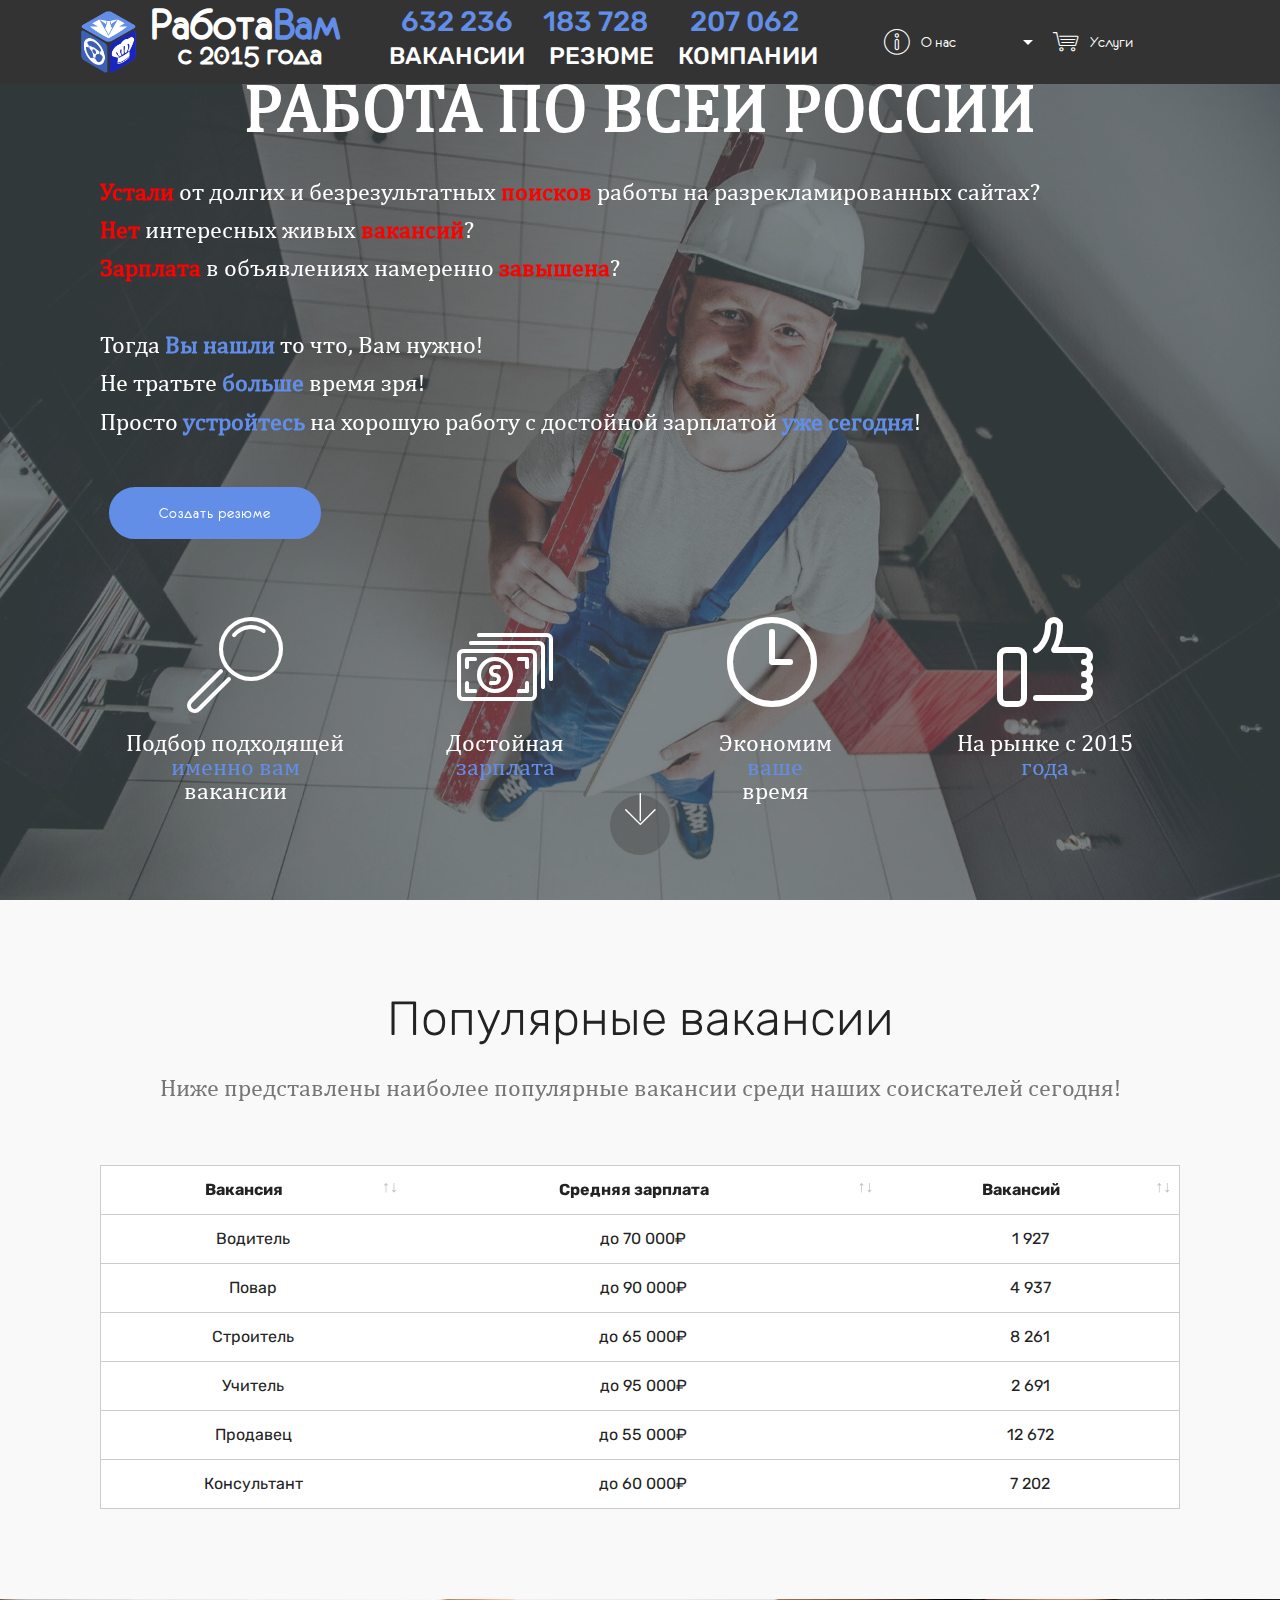
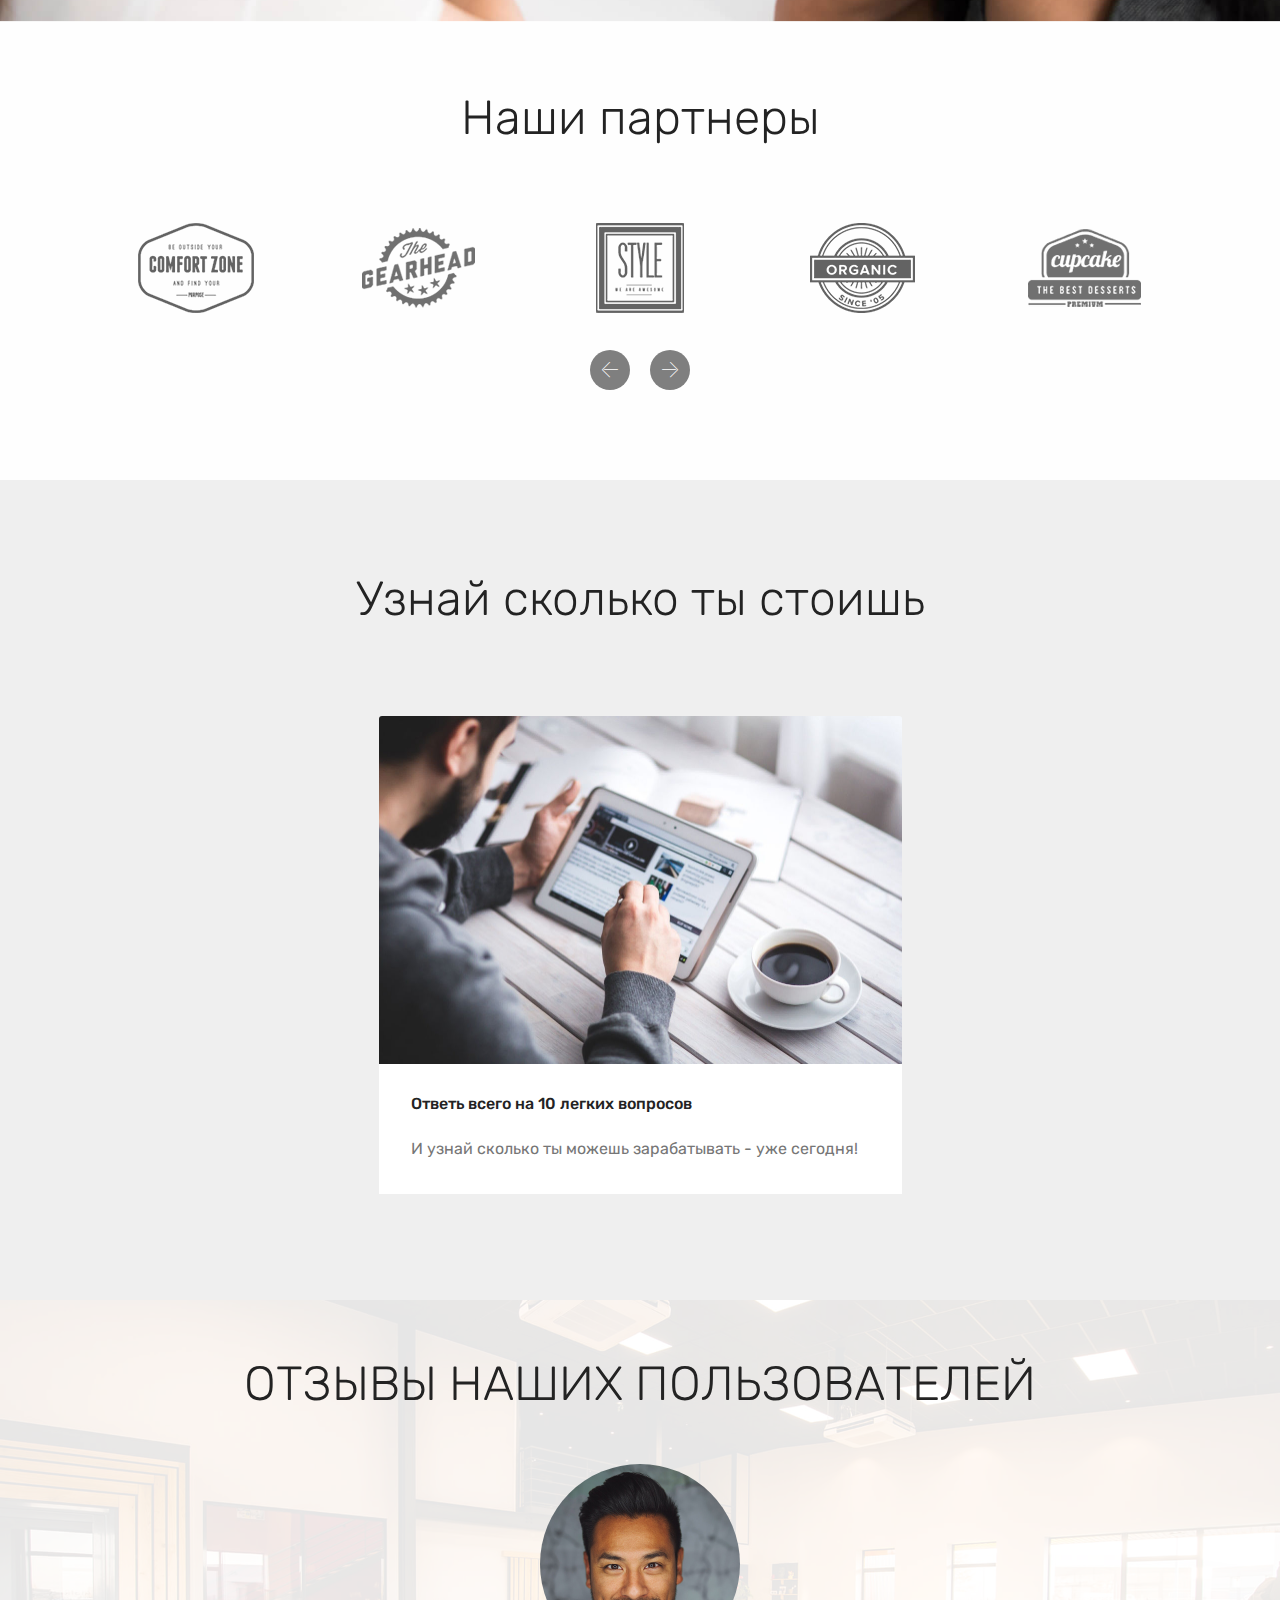
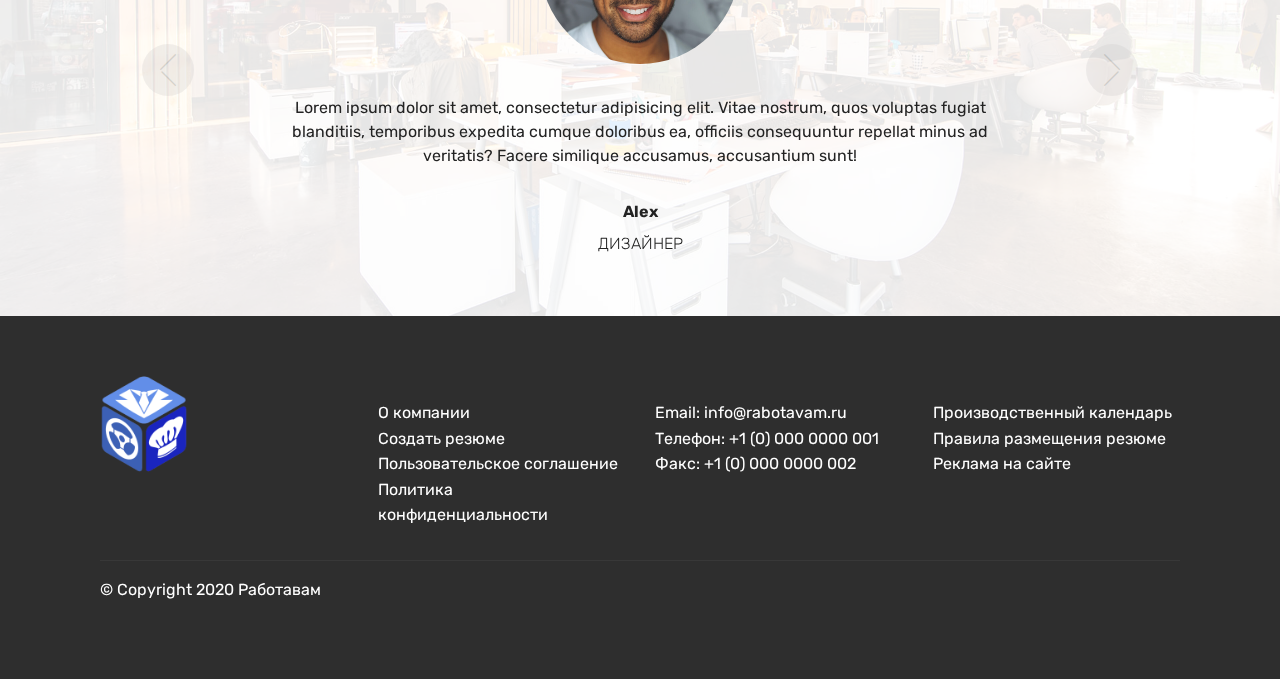
==== commit 0ddeb0a4: "Add files via upload" ====
--- a/index.html
+++ b/index.html
@@ -6,27 +6,29 @@
   <meta http-equiv="X-UA-Compatible" content="IE=edge">
   <meta name="generator" content="Mobirise v4.12.4, mobirise.com">
   <meta name="viewport" content="width=device-width, initial-scale=1, minimum-scale=1">
-  <link rel="shortcut icon" href="assets/images/logo-1-106x116.png" type="image/x-icon">
+  <link rel="shortcut icon" href="assets/images/logo-106x116.png" type="image/x-icon">
   <meta name="description" content="">
   
   
   <title>РаботаВАМ - Главная</title>
+  <link rel="stylesheet" href="assets/web/assets/mobirise-icons-bold/mobirise-icons-bold.css">
   <link rel="stylesheet" href="assets/web/assets/mobirise-icons/mobirise-icons.css">
   <link rel="stylesheet" href="assets/bootstrap/css/bootstrap.min.css">
   <link rel="stylesheet" href="assets/bootstrap/css/bootstrap-grid.min.css">
   <link rel="stylesheet" href="assets/bootstrap/css/bootstrap-reboot.min.css">
-  <link rel="stylesheet" href="assets/socicon/css/styles.css">
+  <link rel="stylesheet" href="assets/datatables/data-tables.bootstrap4.min.css">
   <link rel="stylesheet" href="assets/tether/tether.min.css">
   <link rel="stylesheet" href="assets/dropdown/css/style.css">
-  <link rel="stylesheet" href="assets/datatables/data-tables.bootstrap4.min.css">
+  <link rel="stylesheet" href="assets/socicon/css/styles.css">
   <link rel="stylesheet" href="assets/theme/css/style.css">
+  <link href="assets/fonts/style.css" rel="stylesheet">
   <link rel="preload" as="style" href="assets/mobirise/css/mbr-additional.css"><link rel="stylesheet" href="assets/mobirise/css/mbr-additional.css" type="text/css">
   
   
   
 </head>
 <body>
-  <section class="menu cid-s5GIqzNYiV" once="menu" id="menu1-18">
+  <section class="menu cid-s5RnSGp76f" once="menu" id="menu1-1k">
 
     
 
@@ -42,13 +44,21 @@
         <div class="menu-logo">
             <div class="navbar-brand">
                 <span class="navbar-logo">
-                    
-                         <a href="index.html"><img src="assets/images/logo-1-106x116.png" alt="Mobirise" title="" style="height: 5rem;"></a>
-                    
+                    <a href="index.html">
+                         <img src="assets/images/logo-106x116.png" alt="Mobirise" title="" style="height: 3.9rem;">
+                    </a>
                 </span>
-                
-        <span class="navbar-caption-wrap"><a class="navbar-caption text-white display-4" href="https://ya.ru">
-                        Работа Вам<br>с 2015 года</a></span></div></div>
+                <span class="navbar-caption-wrap"><a class="navbar-caption text-primary display-4" href="index.html">
+                  <font color="#ffffff" size="10">Работа</font><font color="#628ee8" size="10">Вам</font>
+                  <br>
+                  
+                  <font size="6">&nbsp; &nbsp; с 2015 года</font></a></span>
+                  
+                  
+                    </div>
+                  
+        </div>
+                 
 <div>
 <h3>&nbsp; 632 236</h3>
 <h4>ВАКАНСИИ</h4>
@@ -67,12 +77,16 @@
                         О нас &nbsp; &nbsp; &nbsp; &nbsp; &nbsp; &nbsp; &nbsp; &nbsp; &nbsp; &nbsp;&nbsp;</a><div class="dropdown-menu"><a class="text-white dropdown-item display-4" href="o-kompaniy.html"><span class="mbri-info mbr-iconfont mbr-iconfont-btn"></span>О компании</a><a class="text-white dropdown-item display-4" href="obrabotka-personalnih-dannih.html">Обработка персональных данных</a><a class="text-white dropdown-item display-4" href="oferta.html">Оферта</a></div></li><li class="nav-item"><a class="nav-link link text-white display-4" href="uslugi.html"><span class="mbri-shopping-cart mbr-iconfont mbr-iconfont-btn"></span>
                         Услуги &nbsp; &nbsp; &nbsp; &nbsp; &nbsp; &nbsp; &nbsp; &nbsp; &nbsp;&nbsp;<br></a></li></ul>
           
+         
+          
+        
+          
             
         </div>
     </nav>
 </section>
 
-<section class="engine"><a href="https://mobirise.info/b">create a site for free</a></section><section class="header12 cid-s5zK1z9BA2 mbr-fullscreen mbr-parallax-background" id="header12-14">
+<section class="engine"><a href="https://mobirise.info/b">how to create your own site for free</a></section><section class="header12 cid-s5zK1z9BA2 mbr-fullscreen mbr-parallax-background" id="header12-14">
 
     
 
@@ -83,8 +97,8 @@
             <div class="media-container">
                 <div class="col-md-12 align-center">
                     <h1 class="mbr-section-title pb-3 mbr-white mbr-bold mbr-fonts-style display-1">РАБОТА ПО ВСЕЙ РОССИИ</h1>
-                    <p class="mbr-text pb-3 mbr-white mbr-fonts-style display-5">- Устали от долгих и безрезультатных поисков работы на разрекламированных сайтах?<br>- Нет действительно живых вакансий?<br>- Зарплаты в объявлениях намеренно завышены?<br>Тогда вы нашли то что, вам нужно!<br>Не тратьте больше время зря!<br>Просто найдите хорошую работу с достойной оплатой уже сегодня!</p>
-                    <div class="mbr-section-btn align-center py-2"><a class="btn btn-md btn-secondary display-4" href="index.html">Отправить резюме</a></div>
+                    <p class="mbr-text pb-3 mbr-white mbr-fonts-style display-5"><span style="color: #ff0000;"><strong>Устали</strong></span> от долгих и безрезультатных <span style="color: #ff0000;"><strong>поисков</strong></span> работы на разрекламированных сайтах?<br><span style="color: #ff0000;"><strong>Нет</strong></span> интересных живых <span style="color: #ff0000;"><strong>вакансий</strong></span>?<br><span style="color: #ff0000;"><strong>Зарплата</strong></span> в объявлениях намеренно <span style="color: #ff0000;"><strong>завышена</strong></span>?<br><br>Тогда <span style="color: #628ee8;"><strong>Вы нашли</strong></span> то что, Вам нужно!<br>Не тратьте <span style="color: #628ee8;"><strong>больше</strong></span> время зря!<br>Просто <span style="color: #628ee8;"><strong>устройтесь</strong></span> на хорошую работу с достойной зарплатой <span style="color: #628ee8;"><strong>уже сегодня</strong></span>!</p>
+                    <div class="mbr-section-btn align-center py-2"><a class="btn btn-md btn-secondary display-4" href="index.html">Создать резюме</a></div>
 
                     <div class="icons-media-container mbr-white">
                         <div class="card col-12 col-md-6 col-lg-3">
@@ -94,7 +108,7 @@
                             
                             </div>
                             <h5 class="mbr-fonts-style display-5">
-                                Поиск наиболее подходящей вакансии!</h5>
+                                Подбор подходящей <span style="color: #628ee8;">именно вам</span><strong> </strong><br>вакансии</h5>
                         </div>
 
                         <div class="card col-12 col-md-6 col-lg-3">
@@ -103,26 +117,25 @@
                                     <span class="mbr-iconfont mbri-cash"></span>
                                 
                             </div>
-                            <h5 class="mbr-fonts-style display-5">Достойная зарплата!</h5>
+                            <h5 class="mbr-fonts-style display-5">Достойная <br><span style="color: #628ee8;">зарплата</span></h5>
                         </div>
 
                         <div class="card col-12 col-md-6 col-lg-3">
                             <div class="icon-block">
                                 
-                                    <span class="mbr-iconfont mbri-speed"></span>
-                                
-                            </div>
-                            <h5 class="mbr-fonts-style display-5">
-                                На рынке с 2015 года!</h5>
+                                    <span class="mbr-iconfont mbrib-clock"></span>
+                                
+                            </div>
+                            <h5 class="mbr-fonts-style display-5">Экономим<br><span style="color: #628ee8;">ваше</span><br>время</h5>
                         </div>
 
                         <div class="card col-12 col-md-6 col-lg-3">
                             <div class="icon-block">
                                 
-                                    <span class="mbr-iconfont mbri-success"></span>
-                                
-                            </div>
-                            <h5 class="mbr-fonts-style display-5">Мы - экономим ваше время!</h5>
+                                    <span class="mbr-iconfont mbrib-like"></span>
+                                
+                            </div>
+                            <h5 class="mbr-fonts-style display-5">На рынке с 2015<br><span style="color: #628ee8;">года</span></h5>
                         </div>
                     </div>
                 </div>
@@ -160,7 +173,7 @@
                   
               <th class="head-item mbr-fonts-style display-7">
                       Вакансия</th><th class="head-item mbr-fonts-style display-7">
-                      Средняя зарплата</th><th class="head-item mbr-fonts-style display-7">Заинтересованных компаний</th></tr>
+                      Средняя зарплата</th><th class="head-item mbr-fonts-style display-7">Вакансий</th></tr>
             </thead>
 
             <tbody>
@@ -173,152 +186,38 @@
                 
                 
                 
-              <td class="body-item mbr-fonts-style display-7">Водитель</td><td class="body-item mbr-fonts-style display-7">60 000₽ - 70 000₽</td><td class="body-item mbr-fonts-style display-7">1 927</td></tr><tr>
-                
-                
-                
-                
-              <td class="body-item mbr-fonts-style display-7">Повар</td><td class="body-item mbr-fonts-style display-7">80 000₽ - 90 000₽</td><td class="body-item mbr-fonts-style display-7">4 937</td></tr><tr>
-                
-                
-                
-                
-              <td class="body-item mbr-fonts-style display-7">Строитель</td><td class="body-item mbr-fonts-style display-7">55 000₽ - 65 000₽</td><td class="body-item mbr-fonts-style display-7">8 261</td></tr><tr>
-                
-                
-                
-                
-              <td class="body-item mbr-fonts-style display-7">Учитель</td><td class="body-item mbr-fonts-style display-7">85 000₽ - 95 000₽</td><td class="body-item mbr-fonts-style display-7">2 691</td></tr><tr>
-                
-                
-                
-                
-              <td class="body-item mbr-fonts-style display-7">Продавец</td><td class="body-item mbr-fonts-style display-7">45 000₽ - 55 000₽</td><td class="body-item mbr-fonts-style display-7">12 672</td></tr><tr>
-                
-                
-                
-                
-              <td class="body-item mbr-fonts-style display-7">Консультант</td><td class="body-item mbr-fonts-style display-7">50 000₽ - 60 000₽</td><td class="body-item mbr-fonts-style display-7">7 202</td></tr></tbody>
+              <td class="body-item mbr-fonts-style display-7">Водитель</td><td class="body-item mbr-fonts-style display-7">до 70 000₽</td><td class="body-item mbr-fonts-style display-7">1 927</td></tr><tr>
+                
+                
+                
+                
+              <td class="body-item mbr-fonts-style display-7">Повар</td><td class="body-item mbr-fonts-style display-7">до 90 000₽</td><td class="body-item mbr-fonts-style display-7">4 937</td></tr><tr>
+                
+                
+                
+                
+              <td class="body-item mbr-fonts-style display-7">Строитель</td><td class="body-item mbr-fonts-style display-7">до 65 000₽</td><td class="body-item mbr-fonts-style display-7">8 261</td></tr><tr>
+                
+                
+                
+                
+              <td class="body-item mbr-fonts-style display-7">Учитель</td><td class="body-item mbr-fonts-style display-7">до 95 000₽</td><td class="body-item mbr-fonts-style display-7">2 691</td></tr><tr>
+                
+                
+                
+                
+              <td class="body-item mbr-fonts-style display-7">Продавец</td><td class="body-item mbr-fonts-style display-7">до 55 000₽</td><td class="body-item mbr-fonts-style display-7">12 672</td></tr><tr>
+                
+                
+                
+                
+              <td class="body-item mbr-fonts-style display-7">Консультант</td><td class="body-item mbr-fonts-style display-7">до 60 000₽</td><td class="body-item mbr-fonts-style display-7">7 202</td></tr></tbody>
           </table>
         </div>
         <div class="container table-info-container">
           
         </div>
       </div>
-    </div>
-</section>
-
-<section class="features18 popup-btn-cards cid-s5GXuzwSGR" id="features18-1g">
-
-    
-
-    
-    <div class="container">
-        <h2 class="mbr-section-title pb-3 align-center mbr-fonts-style display-2">Узнай сколько ты стоишь</h2>
-        
-        <div class="media-container-row pt-5 ">
-            <div class="card p-3 col-12 col-md-6">
-                <div class="card-wrapper ">
-                    <div class="card-img">
-                        <div class="mbr-overlay"></div>
-                        <div class="mbr-section-btn text-center"><a href="https://www.superjob.ru/proizvodstvennyj_kalendar/2020/" class="btn btn-primary display-4" target="_blank">Перейти</a></div>
-                        <img src="assets/images/background1.jpg" alt="Mobirise">
-                    </div>
-                    <div class="card-box">
-                        <h4 class="card-title mbr-fonts-style display-7">
-                            Производственный календарь</h4>
-                        <p class="mbr-text mbr-fonts-style align-left display-7">
-                            Производственный календарь на 2020 год</p>
-                    </div>
-                </div>
-            </div>
-            <div class="card p-3 col-12 col-md-6">
-                <div class="card-wrapper">
-                    <div class="card-img">
-                        <div class="mbr-overlay"></div>
-                        <div class="mbr-section-btn text-center"><a href="https://www.superjob.ru/z/" class="btn btn-primary display-4" target="_blank">Подробнее</a></div>
-                        <img src="assets/images/background2.jpg" alt="Mobirise">
-                    </div>
-                    <div class="card-box">
-                        <h4 class="card-title mbr-fonts-style display-7">
-                            Узнай сколько ты стоишь!</h4>
-                        <p class="mbr-text mbr-fonts-style display-7">
-                           Ответь всего на 10 легких вопросов, и узнай на какую зарплату ты можешь расчитывать уже сегодня!</p>
-                    </div>
-                </div>
-            </div>
-
-            
-
-            
-        </div>
-    </div>
-</section>
-
-<section class="carousel slide testimonials-slider cid-s5GOgaekT7" data-interval="false" id="testimonials-slider1-1c">
-    
-    
-
-    <div class="mbr-overlay" style="opacity: 0.9; background-color: rgb(255, 255, 255);">
-    </div>
-
-    <div class="container text-center">
-        <h2 class="pb-5 mbr-fonts-style display-2">
-            ОТЗЫВЫ НАШИХ ПОЛЬЗОВАТЕЛЕЙ
-        </h2>
-
-        <div class="carousel slide" role="listbox" data-pause="true" data-keyboard="false" data-ride="carousel" data-interval="5000">
-            <div class="carousel-inner">
-                
-                
-            <div class="carousel-item">
-                    <div class="user col-md-8">
-                        <div class="user_image">
-                            <img src="assets/images/face3.jpg">
-                        </div>
-                        <div class="user_text pb-3">
-                            <p class="mbr-fonts-style display-7">
-                                Lorem ipsum dolor sit amet, consectetur adipisicing elit. Vitae nostrum, quos voluptas fugiat blanditiis, temporibus expedita cumque doloribus ea, officiis consequuntur repellat minus ad veritatis? Facere similique accusamus, accusantium sunt!
-                            </p>
-                        </div>
-                        <div class="user_name mbr-bold pb-2 mbr-fonts-style display-7">
-                            Alex
-                        </div>
-                        <div class="user_desk mbr-light mbr-fonts-style display-7">
-                            ДИЗАЙНЕР
-                        </div>
-                    </div>
-                </div><div class="carousel-item">
-                    <div class="user col-md-8">
-                        <div class="user_image">
-                            <img src="assets/images/face2.jpg">
-                        </div>
-                        <div class="user_text pb-3">
-                            <p class="mbr-fonts-style display-7">
-                                Lorem ipsum dolor sit amet, consectetur adipisicing elit. Vitae nostrum, quos voluptas fugiat blanditiis, temporibus expedita cumque doloribus ea, officiis consequuntur repellat minus ad veritatis? Facere similique accusamus, accusantium sunt!
-                            </p>
-                        </div>
-                        <div class="user_name mbr-bold pb-2 mbr-fonts-style display-7">
-                            Линда
-                        </div>
-                        <div class="user_desk mbr-light mbr-fonts-style display-7">
-                            РАЗРАБОТЧИК
-                        </div>
-                    </div>
-                </div></div>
-
-            <div class="carousel-controls">
-                <a class="carousel-control-prev" role="button" data-slide="prev">
-                  <span aria-hidden="true" class="mbri-arrow-prev mbr-iconfont"></span>
-                  <span class="sr-only">Назад</span>
-                </a>
-                
-                <a class="carousel-control-next" role="button" data-slide="next">
-                  <span aria-hidden="true" class="mbri-arrow-next mbr-iconfont"></span>
-                  <span class="sr-only">Вперед</span>
-                </a>
-            </div>
-        </div>
     </div>
 </section>
 
@@ -400,6 +299,105 @@
     </div>
 </section>
 
+<section class="features18 popup-btn-cards cid-s5GXuzwSGR" id="features18-1g">
+
+    
+
+    
+    <div class="container">
+        <h2 class="mbr-section-title pb-3 align-center mbr-fonts-style display-2">Узнай сколько ты стоишь</h2>
+        
+        <div class="media-container-row pt-5 ">
+            <div class="card p-3 col-12 col-md-6">
+                <div class="card-wrapper ">
+                    <div class="card-img">
+                        <div class="mbr-overlay"></div>
+                        <div class="mbr-section-btn text-center"><a href="https://www.superjob.ru/z/" class="btn btn-primary display-4" target="_blank">Перейти</a></div>
+                        <img src="assets/images/mbr-1046x697.jpg" alt="Mobirise" title="">
+                    </div>
+                    <div class="card-box">
+                        <h4 class="card-title mbr-fonts-style display-7">Ответь всего на 10 легких вопросов</h4>
+                        <p class="mbr-text mbr-fonts-style align-left display-7">
+                            И узнай сколько ты можешь зарабатывать - уже сегодня!</p>
+                    </div>
+                </div>
+            </div>
+            
+
+            
+
+            
+        </div>
+    </div>
+</section>
+
+<section class="carousel slide testimonials-slider cid-s5GOgaekT7" data-interval="false" id="testimonials-slider1-1c">
+    
+    
+
+    <div class="mbr-overlay" style="opacity: 0.9; background-color: rgb(255, 255, 255);">
+    </div>
+
+    <div class="container text-center">
+        <h2 class="pb-5 mbr-fonts-style display-2">
+            ОТЗЫВЫ НАШИХ ПОЛЬЗОВАТЕЛЕЙ
+        </h2>
+
+        <div class="carousel slide" role="listbox" data-pause="true" data-keyboard="false" data-ride="carousel" data-interval="5000">
+            <div class="carousel-inner">
+                
+                
+            <div class="carousel-item">
+                    <div class="user col-md-8">
+                        <div class="user_image">
+                            <img src="assets/images/face3.jpg">
+                        </div>
+                        <div class="user_text pb-3">
+                            <p class="mbr-fonts-style display-7">
+                                Lorem ipsum dolor sit amet, consectetur adipisicing elit. Vitae nostrum, quos voluptas fugiat blanditiis, temporibus expedita cumque doloribus ea, officiis consequuntur repellat minus ad veritatis? Facere similique accusamus, accusantium sunt!
+                            </p>
+                        </div>
+                        <div class="user_name mbr-bold pb-2 mbr-fonts-style display-7">
+                            Alex
+                        </div>
+                        <div class="user_desk mbr-light mbr-fonts-style display-7">
+                            ДИЗАЙНЕР
+                        </div>
+                    </div>
+                </div><div class="carousel-item">
+                    <div class="user col-md-8">
+                        <div class="user_image">
+                            <img src="assets/images/face2.jpg">
+                        </div>
+                        <div class="user_text pb-3">
+                            <p class="mbr-fonts-style display-7">
+                                Lorem ipsum dolor sit amet, consectetur adipisicing elit. Vitae nostrum, quos voluptas fugiat blanditiis, temporibus expedita cumque doloribus ea, officiis consequuntur repellat minus ad veritatis? Facere similique accusamus, accusantium sunt!
+                            </p>
+                        </div>
+                        <div class="user_name mbr-bold pb-2 mbr-fonts-style display-7">
+                            Линда
+                        </div>
+                        <div class="user_desk mbr-light mbr-fonts-style display-7">
+                            РАЗРАБОТЧИК
+                        </div>
+                    </div>
+                </div></div>
+
+            <div class="carousel-controls">
+                <a class="carousel-control-prev" role="button" data-slide="prev">
+                  <span aria-hidden="true" class="mbri-arrow-prev mbr-iconfont"></span>
+                  <span class="sr-only">Назад</span>
+                </a>
+                
+                <a class="carousel-control-next" role="button" data-slide="next">
+                  <span aria-hidden="true" class="mbri-arrow-next mbr-iconfont"></span>
+                  <span class="sr-only">Вперед</span>
+                </a>
+            </div>
+        </div>
+    </div>
+</section>
+
 <section class="cid-s5GJi8e2sN" id="footer1-19">
 
     
@@ -416,22 +414,20 @@
                 </div>
             </div>
             <div class="col-12 col-md-3 mbr-fonts-style display-7">
-                <h5 class="pb-3">
-                    Адрес</h5>
+                <h5 class="pb-3"></h5>
                 <p class="mbr-text">
-                    Адрес &nbsp; &nbsp; &nbsp; &nbsp; &nbsp; &nbsp; &nbsp; &nbsp; &nbsp; &nbsp;<br><br></p>
+                    О компании<br>Создать резюме &nbsp; &nbsp; &nbsp; &nbsp; &nbsp; &nbsp; &nbsp; &nbsp;<br>Пользовательское соглашение<br>Политика конфиденциальности</p>
             </div>
             <div class="col-12 col-md-3 mbr-fonts-style display-7">
-                <h5 class="pb-3">
-                    Контакты</h5>
+                <h5 class="pb-3"></h5>
                 <p class="mbr-text">
                     Email: info@rabotavam.ru&nbsp;<br>Телефон: +1 (0) 000 0000 001
                     <br>Факс: +1 (0) 000 0000 002
                 </p>
             </div>
             <div class="col-12 col-md-3 mbr-fonts-style display-7">
-                <h5 class="pb-3">&nbsp;&nbsp;</h5>
-                <p class="mbr-text">&nbsp;</p>
+                <h5 class="pb-3"></h5>
+                <p class="mbr-text"><a href="https://www.superjob.ru/proizvodstvennyj_kalendar/2020/" target="_blank">Производственный календарь</a><br><a href="https://www.superjob.ru/proizvodstvennyj_kalendar/2020/" target="_blank">П</a>равила размещения резюме<br>Реклама на сайте<br></p>
             </div>
         </div>
         <div class="footer-lower">
@@ -460,16 +456,16 @@
   <script src="assets/smoothscroll/smooth-scroll.js"></script>
   <script src="assets/vimeoplayer/jquery.mb.vimeo_player.js"></script>
   <script src="assets/parallax/jarallax.min.js"></script>
+  <script src="assets/datatables/jquery.data-tables.min.js"></script>
+  <script src="assets/datatables/data-tables.bootstrap4.min.js"></script>
   <script src="assets/tether/tether.min.js"></script>
+  <script src="assets/mbr-clients-slider/mbr-clients-slider.js"></script>
   <script src="assets/mbr-popup-btns/mbr-popup-btns.js"></script>
-  <script src="assets/bootstrapcarouselswipe/bootstrap-carousel-swipe.js"></script>
   <script src="assets/mbr-testimonials-slider/mbr-testimonials-slider.js"></script>
-  <script src="assets/mbr-clients-slider/mbr-clients-slider.js"></script>
   <script src="assets/dropdown/js/nav-dropdown.js"></script>
   <script src="assets/dropdown/js/navbar-dropdown.js"></script>
   <script src="assets/touchswipe/jquery.touch-swipe.min.js"></script>
-  <script src="assets/datatables/jquery.data-tables.min.js"></script>
-  <script src="assets/datatables/data-tables.bootstrap4.min.js"></script>
+  <script src="assets/bootstrapcarouselswipe/bootstrap-carousel-swipe.js"></script>
   <script src="assets/theme/js/script.js"></script>
   
   
--- a/assets/web/assets/mobirise-icons-bold/mobirise-icons-bold.css
+++ b/assets/web/assets/mobirise-icons-bold/mobirise-icons-bold.css
@@ -0,0 +1,477 @@
+@font-face {
+  font-family: 'mobirise-icons-bold';
+  font-display: swap;
+  src:  url('mobirise-icons-bold.eot?m1l4yr');
+  src:  url('mobirise-icons-bold.eot?m1l4yr#iefix') format('embedded-opentype'),
+    url('mobirise-icons-bold.ttf?m1l4yr') format('truetype'),
+    url('mobirise-icons-bold.woff?m1l4yr') format('woff'),
+    url('mobirise-icons-bold.svg?m1l4yr#mobirise-icons-bold') format('svg');
+  font-weight: normal;
+  font-style: normal;
+}
+
+[class^="mbrib-"], [class*="mbrib-"] {
+  /* use !important to prevent issues with browser extensions that change fonts */
+  font-family: 'mobirise-icons-bold' !important;
+  speak: none;
+  font-style: normal;
+  font-weight: normal;
+  font-variant: normal;
+  text-transform: none;
+  line-height: 1;
+
+  /* Better Font Rendering =========== */
+  -webkit-font-smoothing: antialiased;
+  -moz-osx-font-smoothing: grayscale;
+}
+
+.mbrib-add-submenu:before {
+  content: "\e900";
+}
+.mbrib-alert:before {
+  content: "\e901";
+}
+.mbrib-align-center:before {
+  content: "\e902";
+}
+.mbrib-align-justify:before {
+  content: "\e903";
+}
+.mbrib-align-left:before {
+  content: "\e904";
+}
+.mbrib-align-right:before {
+  content: "\e905";
+}
+.mbrib-android:before {
+  content: "\e906";
+}
+.mbrib-apple:before {
+  content: "\e907";
+}
+.mbrib-arrow-down:before {
+  content: "\e908";
+}
+.mbrib-arrow-next:before {
+  content: "\e909";
+}
+.mbrib-arrow-prev:before {
+  content: "\e90a";
+}
+.mbrib-arrow-up:before {
+  content: "\e90b";
+}
+.mbrib-bold:before {
+  content: "\e90c";
+}
+.mbrib-bookmark:before {
+  content: "\e90d";
+}
+.mbrib-bootstrap:before {
+  content: "\e90e";
+}
+.mbrib-briefcase:before {
+  content: "\e90f";
+}
+.mbrib-browse:before {
+  content: "\e910";
+}
+.mbrib-bulleted-list:before {
+  content: "\e911";
+}
+.mbrib-calendar:before {
+  content: "\e912";
+}
+.mbrib-camera:before {
+  content: "\e913";
+}
+.mbrib-cart-add:before {
+  content: "\e914";
+}
+.mbrib-cart-full:before {
+  content: "\e915";
+}
+.mbrib-cash:before {
+  content: "\e916";
+}
+.mbrib-change-style:before {
+  content: "\e917";
+}
+.mbrib-chat:before {
+  content: "\e918";
+}
+.mbrib-clock:before {
+  content: "\e919";
+}
+.mbrib-close:before {
+  content: "\e91a";
+}
+.mbrib-cloud:before {
+  content: "\e91b";
+}
+.mbrib-code:before {
+  content: "\e91c";
+}
+.mbrib-contact-form:before {
+  content: "\e91d";
+}
+.mbrib-credit-card:before {
+  content: "\e91e";
+}
+.mbrib-cursor-click:before {
+  content: "\e91f";
+}
+.mbrib-cust-feedback:before {
+  content: "\e920";
+}
+.mbrib-database:before {
+  content: "\e921";
+}
+.mbrib-delivery:before {
+  content: "\e922";
+}
+.mbrib-desktop:before {
+  content: "\e923";
+}
+.mbrib-devices:before {
+  content: "\e924";
+}
+.mbrib-down:before {
+  content: "\e925";
+}
+.mbrib-download:before {
+  content: "\e926";
+}
+.mbrib-drag-n-drop:before {
+  content: "\e927";
+}
+.mbrib-drag-n-drop2:before {
+  content: "\e928";
+}
+.mbrib-edit:before {
+  content: "\e929";
+}
+.mbrib-edit2:before {
+  content: "\e92a";
+}
+.mbrib-error:before {
+  content: "\e92b";
+}
+.mbrib-extension:before {
+  content: "\e92c";
+}
+.mbrib-features:before {
+  content: "\e92d";
+}
+.mbrib-file:before {
+  content: "\e92e";
+}
+.mbrib-flag:before {
+  content: "\e92f";
+}
+.mbrib-folder:before {
+  content: "\e930";
+}
+.mbrib-gift:before {
+  content: "\e931";
+}
+.mbrib-github:before {
+  content: "\e932";
+}
+.mbrib-globe-2:before {
+  content: "\e933";
+}
+.mbrib-globe:before {
+  content: "\e934";
+}
+.mbrib-growing-chart:before {
+  content: "\e935";
+}
+.mbrib-hearth:before {
+  content: "\e936";
+}
+.mbrib-help:before {
+  content: "\e937";
+}
+.mbrib-home:before {
+  content: "\e938";
+}
+.mbrib-hot-cup:before {
+  content: "\e939";
+}
+.mbrib-idea:before {
+  content: "\e93a";
+}
+.mbrib-image-gallery:before {
+  content: "\e93b";
+}
+.mbrib-image-slider:before {
+  content: "\e93c";
+}
+.mbrib-info:before {
+  content: "\e93d";
+}
+.mbrib-italic:before {
+  content: "\e93e";
+}
+.mbrib-key:before {
+  content: "\e93f";
+}
+.mbrib-laptop:before {
+  content: "\e940";
+}
+.mbrib-layers:before {
+  content: "\e941";
+}
+.mbrib-left-right:before {
+  content: "\e942";
+}
+.mbrib-left:before {
+  content: "\e943";
+}
+.mbrib-letter:before {
+  content: "\e944";
+}
+.mbrib-like:before {
+  content: "\e945";
+}
+.mbrib-link:before {
+  content: "\e946";
+}
+.mbrib-lock:before {
+  content: "\e947";
+}
+.mbrib-login:before {
+  content: "\e948";
+}
+.mbrib-logout:before {
+  content: "\e949";
+}
+.mbrib-magic-stick:before {
+  content: "\e94a";
+}
+.mbrib-map-pin:before {
+  content: "\e94b";
+}
+.mbrib-menu:before {
+  content: "\e94c";
+}
+.mbrib-mobile:before {
+  content: "\e94d";
+}
+.mbrib-mobile2:before {
+  content: "\e94e";
+}
+.mbrib-mobirise:before {
+  content: "\e94f";
+}
+.mbrib-more-horizontal:before {
+  content: "\e950";
+}
+.mbrib-more-vertical:before {
+  content: "\e951";
+}
+.mbrib-music:before {
+  content: "\e952";
+}
+.mbrib-new-file:before {
+  content: "\e953";
+}
+.mbrib-numbered-list:before {
+  content: "\e954";
+}
+.mbrib-opened-folder:before {
+  content: "\e955";
+}
+.mbrib-pages:before {
+  content: "\e956";
+}
+.mbrib-paper-plane:before {
+  content: "\e957";
+}
+.mbrib-paperclip:before {
+  content: "\e958";
+}
+.mbrib-photo:before {
+  content: "\e959";
+}
+.mbrib-photos:before {
+  content: "\e95a";
+}
+.mbrib-pin:before {
+  content: "\e95b";
+}
+.mbrib-play:before {
+  content: "\e95c";
+}
+.mbrib-plus:before {
+  content: "\e95d";
+}
+.mbrib-preview:before {
+  content: "\e95e";
+}
+.mbrib-print:before {
+  content: "\e95f";
+}
+.mbrib-protect:before {
+  content: "\e960";
+}
+.mbrib-question:before {
+  content: "\e961";
+}
+.mbrib-quote-left:before {
+  content: "\e962";
+}
+.mbrib-quote-right:before {
+  content: "\e963";
+}
+.mbrib-redo:before {
+  content: "\e964";
+}
+.mbrib-refresh:before {
+  content: "\e965";
+}
+.mbrib-responsive:before {
+  content: "\e966";
+}
+.mbrib-right:before {
+  content: "\e967";
+}
+.mbrib-rocket:before {
+  content: "\e968";
+}
+.mbrib-sad-face:before {
+  content: "\e969";
+}
+.mbrib-sale:before {
+  content: "\e96a";
+}
+.mbrib-save:before {
+  content: "\e96b";
+}
+.mbrib-search:before {
+  content: "\e96c";
+}
+.mbrib-setting:before {
+  content: "\e96d";
+}
+.mbrib-setting2:before {
+  content: "\e96e";
+}
+.mbrib-setting3:before {
+  content: "\e96f";
+}
+.mbrib-share:before {
+  content: "\e970";
+}
+.mbrib-shopping-bag:before {
+  content: "\e971";
+}
+.mbrib-shopping-basket:before {
+  content: "\e972";
+}
+.mbrib-shopping-cart:before {
+  content: "\e973";
+}
+.mbrib-sites:before {
+  content: "\e974";
+}
+.mbrib-smile-face:before {
+  content: "\e975";
+}
+.mbrib-speed:before {
+  content: "\e976";
+}
+.mbrib-star:before {
+  content: "\e977";
+}
+.mbrib-success:before {
+  content: "\e978";
+}
+.mbrib-sun:before {
+  content: "\e979";
+}
+.mbrib-sun2:before {
+  content: "\e97a";
+}
+.mbrib-tablet-vertical:before {
+  content: "\e97b";
+}
+.mbrib-tablet:before {
+  content: "\e97c";
+}
+.mbrib-target:before {
+  content: "\e97d";
+}
+.mbrib-timer:before {
+  content: "\e97e";
+}
+.mbrib-to-ftp:before {
+  content: "\e97f";
+}
+.mbrib-to-local-drive:before {
+  content: "\e980";
+}
+.mbrib-touch-swipe:before {
+  content: "\e981";
+}
+.mbrib-touch:before {
+  content: "\e982";
+}
+.mbrib-trash:before {
+  content: "\e983";
+}
+.mbrib-underline:before {
+  content: "\e984";
+}
+.mbrib-undo:before {
+  content: "\e985";
+}
+.mbrib-unlink:before {
+  content: "\e986";
+}
+.mbrib-unlock:before {
+  content: "\e987";
+}
+.mbrib-up-down:before {
+  content: "\e988";
+}
+.mbrib-up:before {
+  content: "\e989";
+}
+.mbrib-update:before {
+  content: "\e98a";
+}
+.mbrib-upload:before {
+  content: "\e98b";
+}
+.mbrib-user:before {
+  content: "\e98c";
+}
+.mbrib-user2:before {
+  content: "\e98d";
+}
+.mbrib-users:before {
+  content: "\e98e";
+}
+.mbrib-video-play:before {
+  content: "\e98f";
+}
+.mbrib-video:before {
+  content: "\e990";
+}
+.mbrib-watch:before {
+  content: "\e991";
+}
+.mbrib-website-theme:before {
+  content: "\e992";
+}
+.mbrib-wifi:before {
+  content: "\e993";
+}
+.mbrib-windows:before {
+  content: "\e994";
+}
+.mbrib-zoom-out:before {
+  content: "\e995";
+}
--- a/assets/fonts/style.css
+++ b/assets/fonts/style.css
@@ -0,0 +1,10 @@
+@font-face {
+   font-family: 'Cambria';
+   font-display: swap;
+   src: url('Cambria/font.ttf');
+}
+@font-face {
+   font-family: 'eurof55';
+   font-display: swap;
+   src: url('eurof55/font.ttf');
+}
--- a/assets/mobirise/css/mbr-additional.css
+++ b/assets/mobirise/css/mbr-additional.css
@@ -1,14 +1,11 @@
 @import url(https://fonts.googleapis.com/css?family=Rubik:300,300i,400,400i,500,500i,700,700i,900,900i&display=swap);
-
-
-
 
 
 body {
   font-family: Rubik;
 }
 .display-1 {
-  font-family: 'Rubik', sans-serif;
+  font-family: 'Cambria';
   font-size: 4.25rem;
   font-display: swap;
 }
@@ -24,7 +21,7 @@
   font-size: 4.8rem;
 }
 .display-4 {
-  font-family: 'Rubik', sans-serif;
+  font-family: 'eurof55';
   font-size: 1rem;
   font-display: swap;
 }
@@ -32,7 +29,7 @@
   font-size: 1.6rem;
 }
 .display-5 {
-  font-family: 'Rubik', sans-serif;
+  font-family: 'Cambria';
   font-size: 1.5rem;
   font-display: swap;
 }
@@ -128,8 +125,8 @@
 }
 .btn-secondary,
 .btn-secondary:active {
-  background-color: #ff3366 !important;
-  border-color: #ff3366 !important;
+  background-color: #628ee8 !important;
+  border-color: #628ee8 !important;
   color: #ffffff !important;
 }
 .btn-secondary:hover,
@@ -137,14 +134,14 @@
 .btn-secondary.focus,
 .btn-secondary.active {
   color: #ffffff !important;
-  background-color: #e50039 !important;
-  border-color: #e50039 !important;
+  background-color: #205edd !important;
+  border-color: #205edd !important;
 }
 .btn-secondary.disabled,
 .btn-secondary:disabled {
   color: #ffffff !important;
-  background-color: #e50039 !important;
-  border-color: #e50039 !important;
+  background-color: #205edd !important;
+  border-color: #205edd !important;
 }
 .btn-info,
 .btn-info:active {
@@ -292,22 +289,22 @@
 .btn-secondary-outline,
 .btn-secondary-outline:active {
   background: none;
-  border-color: #cc0033;
-  color: #cc0033;
+  border-color: #1d55c7;
+  color: #1d55c7;
 }
 .btn-secondary-outline:hover,
 .btn-secondary-outline:focus,
 .btn-secondary-outline.focus,
 .btn-secondary-outline.active {
   color: #ffffff;
-  background-color: #ff3366;
-  border-color: #ff3366;
+  background-color: #628ee8;
+  border-color: #628ee8;
 }
 .btn-secondary-outline.disabled,
 .btn-secondary-outline:disabled {
   color: #ffffff !important;
-  background-color: #ff3366 !important;
-  border-color: #ff3366 !important;
+  background-color: #628ee8 !important;
+  border-color: #628ee8 !important;
 }
 .btn-info-outline,
 .btn-info-outline:active {
@@ -427,7 +424,7 @@
   color: #ffffff !important;
 }
 .text-secondary {
-  color: #ff3366 !important;
+  color: #628ee8 !important;
 }
 .text-success {
   color: #f7ed4a !important;
@@ -453,7 +450,7 @@
 }
 a.text-secondary:hover,
 a.text-secondary:focus {
-  color: #cc0033 !important;
+  color: #1d55c7 !important;
 }
 a.text-success:hover,
 a.text-success:focus {
@@ -682,7 +679,7 @@
 .xdsoft_datetimepicker .xdsoft_calendar td:hover,
 .xdsoft_datetimepicker .xdsoft_timepicker .xdsoft_time_box > div > div:hover {
   color: #ffffff !important;
-  background: #ff3366 !important;
+  background: #628ee8 !important;
   box-shadow: none !important;
 }
 .lazy-bg {
@@ -738,6 +735,10 @@
 }
 .cid-s5zK1z9BA2 .mbr-text,
 .cid-s5zK1z9BA2 .mbr-section-btn {
+  text-align: left;
+  color: #ffffff;
+}
+.cid-s5zK1z9BA2 H5 {
   text-align: center;
 }
 .cid-s5GY3HEY6G {
@@ -824,6 +825,210 @@
 }
 .cid-s5GY3HEY6G .head-item {
   text-align: center;
+}
+.cid-s5GOhP9dBr {
+  padding-top: 90px;
+  padding-bottom: 90px;
+  background-image: url("../../../assets/images/background2.jpg");
+}
+.cid-s5GOhP9dBr .carousel-control {
+  background: #000;
+}
+.cid-s5GOhP9dBr .mbr-section-subtitle {
+  color: #767676;
+}
+.cid-s5GOhP9dBr .carousel-item {
+  -webkit-justify-content: center;
+  justify-content: center;
+}
+.cid-s5GOhP9dBr .carousel-item .media-container-row {
+  -webkit-flex-grow: 1;
+  flex-grow: 1;
+}
+.cid-s5GOhP9dBr .carousel-item .wrap-img {
+  text-align: center;
+}
+.cid-s5GOhP9dBr .carousel-item .wrap-img img {
+  max-height: 150px;
+  width: auto;
+  max-width: 100%;
+}
+.cid-s5GOhP9dBr .carousel-controls {
+  display: flex;
+  -webkit-justify-content: center;
+  justify-content: center;
+}
+.cid-s5GOhP9dBr .carousel-controls .carousel-control {
+  background: #000;
+  border-radius: 50%;
+  position: static;
+  width: 40px;
+  height: 40px;
+  margin-top: 2rem;
+  border-width: 1px;
+}
+.cid-s5GOhP9dBr .carousel-controls .carousel-control.carousel-control-prev {
+  left: auto;
+  margin-right: 20px;
+  margin-left: 0;
+}
+.cid-s5GOhP9dBr .carousel-controls .carousel-control.carousel-control-next {
+  right: auto;
+  margin-right: 0;
+}
+.cid-s5GOhP9dBr .carousel-controls .carousel-control .mbr-iconfont {
+  font-size: 1rem;
+}
+.cid-s5GOhP9dBr .cloneditem-1,
+.cid-s5GOhP9dBr .cloneditem-2,
+.cid-s5GOhP9dBr .cloneditem-3,
+.cid-s5GOhP9dBr .cloneditem-4,
+.cid-s5GOhP9dBr .cloneditem-5 {
+  display: none;
+}
+.cid-s5GOhP9dBr .col-lg-15 {
+  -webkit-box-flex: 0;
+  -ms-flex: 0 0 100%;
+  -webkit-flex: 0 0 100%;
+  flex: 0 0 100%;
+  max-width: 100%;
+  position: relative;
+  min-height: 1px;
+  padding-right: 10px;
+  padding-left: 10px;
+  width: 100%;
+}
+@media (min-width: 992px) {
+  .cid-s5GOhP9dBr .col-lg-15 {
+    -ms-flex: 0 0 20%;
+    -webkit-flex: 0 0 20%;
+    flex: 0 0 20%;
+    max-width: 20%;
+    width: 20%;
+  }
+  .cid-s5GOhP9dBr .carousel-inner.slides2 > .carousel-item.active.carousel-item-right,
+  .cid-s5GOhP9dBr .carousel-inner.slides2 > .carousel-item.carousel-item-next {
+    left: 0;
+    -webkit-transform: translate3d(50%, 0, 0);
+    transform: translate3d(50%, 0, 0);
+  }
+  .cid-s5GOhP9dBr .carousel-inner.slides2 > .carousel-item.active.carousel-item-left,
+  .cid-s5GOhP9dBr .carousel-inner.slides2 > .carousel-item.carousel-item-prev {
+    left: 0;
+    -webkit-transform: translate3d(-50%, 0, 0);
+    transform: translate3d(-50%, 0, 0);
+  }
+  .cid-s5GOhP9dBr .carousel-inner.slides2 > .carousel-item.carousel-item-left,
+  .cid-s5GOhP9dBr .carousel-inner.slides2 > .carousel-item.carousel-item-prev.carousel-item-right,
+  .cid-s5GOhP9dBr .carousel-inner.slides2 > .carousel-item.active {
+    left: 0;
+    -webkit-transform: translate3d(0, 0, 0);
+    transform: translate3d(0, 0, 0);
+  }
+  .cid-s5GOhP9dBr .carousel-inner.slides2 .cloneditem-1,
+  .cid-s5GOhP9dBr .carousel-inner.slides2 .cloneditem-2,
+  .cid-s5GOhP9dBr .carousel-inner.slides2 .cloneditem-3 {
+    display: block;
+  }
+  .cid-s5GOhP9dBr .carousel-inner.slides3 > .carousel-item.active.carousel-item-right,
+  .cid-s5GOhP9dBr .carousel-inner.slides3 > .carousel-item.carousel-item-next {
+    left: 0;
+    -webkit-transform: translate3d(33.333333%, 0, 0);
+    transform: translate3d(33.333333%, 0, 0);
+  }
+  .cid-s5GOhP9dBr .carousel-inner.slides3 > .carousel-item.active.carousel-item-left,
+  .cid-s5GOhP9dBr .carousel-inner.slides3 > .carousel-item.carousel-item-prev {
+    left: 0;
+    -webkit-transform: translate3d(-33.333333%, 0, 0);
+    transform: translate3d(-33.333333%, 0, 0);
+  }
+  .cid-s5GOhP9dBr .carousel-inner.slides3 > .carousel-item.carousel-item-left,
+  .cid-s5GOhP9dBr .carousel-inner.slides3 > .carousel-item.carousel-item-prev.carousel-item-right,
+  .cid-s5GOhP9dBr .carousel-inner.slides3 > .carousel-item.active {
+    left: 0;
+    -webkit-transform: translate3d(0, 0, 0);
+    transform: translate3d(0, 0, 0);
+  }
+  .cid-s5GOhP9dBr .carousel-inner.slides3 .cloneditem-1,
+  .cid-s5GOhP9dBr .carousel-inner.slides3 .cloneditem-2,
+  .cid-s5GOhP9dBr .carousel-inner.slides3 .cloneditem-3 {
+    display: block;
+  }
+  .cid-s5GOhP9dBr .carousel-inner.slides4 > .carousel-item.active.carousel-item-right,
+  .cid-s5GOhP9dBr .carousel-inner.slides4 > .carousel-item.carousel-item-next {
+    left: 0;
+    -webkit-transform: translate3d(25%, 0, 0);
+    transform: translate3d(25%, 0, 0);
+  }
+  .cid-s5GOhP9dBr .carousel-inner.slides4 > .carousel-item.active.carousel-item-left,
+  .cid-s5GOhP9dBr .carousel-inner.slides4 > .carousel-item.carousel-item-prev {
+    left: 0;
+    -webkit-transform: translate3d(-25%, 0, 0);
+    transform: translate3d(-25%, 0, 0);
+  }
+  .cid-s5GOhP9dBr .carousel-inner.slides4 > .carousel-item.carousel-item-left,
+  .cid-s5GOhP9dBr .carousel-inner.slides4 > .carousel-item.carousel-item-prev.carousel-item-right,
+  .cid-s5GOhP9dBr .carousel-inner.slides4 > .carousel-item.active {
+    left: 0;
+    -webkit-transform: translate3d(0, 0, 0);
+    transform: translate3d(0, 0, 0);
+  }
+  .cid-s5GOhP9dBr .carousel-inner.slides4 .cloneditem-1,
+  .cid-s5GOhP9dBr .carousel-inner.slides4 .cloneditem-2,
+  .cid-s5GOhP9dBr .carousel-inner.slides4 .cloneditem-3 {
+    display: block;
+  }
+  .cid-s5GOhP9dBr .carousel-inner.slides5 > .carousel-item.active.carousel-item-right,
+  .cid-s5GOhP9dBr .carousel-inner.slides5 > .carousel-item.carousel-item-next {
+    left: 0;
+    -webkit-transform: translate3d(20%, 0, 0);
+    transform: translate3d(20%, 0, 0);
+  }
+  .cid-s5GOhP9dBr .carousel-inner.slides5 > .carousel-item.active.carousel-item-left,
+  .cid-s5GOhP9dBr .carousel-inner.slides5 > .carousel-item.carousel-item-prev {
+    left: 0;
+    -webkit-transform: translate3d(-20%, 0, 0);
+    transform: translate3d(-20%, 0, 0);
+  }
+  .cid-s5GOhP9dBr .carousel-inner.slides5 > .carousel-item.carousel-item-left,
+  .cid-s5GOhP9dBr .carousel-inner.slides5 > .carousel-item.carousel-item-prev.carousel-item-right,
+  .cid-s5GOhP9dBr .carousel-inner.slides5 > .carousel-item.active {
+    left: 0;
+    -webkit-transform: translate3d(0, 0, 0);
+    transform: translate3d(0, 0, 0);
+  }
+  .cid-s5GOhP9dBr .carousel-inner.slides5 .cloneditem-1,
+  .cid-s5GOhP9dBr .carousel-inner.slides5 .cloneditem-2,
+  .cid-s5GOhP9dBr .carousel-inner.slides5 .cloneditem-3,
+  .cid-s5GOhP9dBr .carousel-inner.slides5 .cloneditem-4 {
+    display: block;
+  }
+  .cid-s5GOhP9dBr .carousel-inner.slides6 > .carousel-item.active.carousel-item-right,
+  .cid-s5GOhP9dBr .carousel-inner.slides6 > .carousel-item.carousel-item-next {
+    left: 0;
+    -webkit-transform: translate3d(16.666667%, 0, 0);
+    transform: translate3d(16.666667%, 0, 0);
+  }
+  .cid-s5GOhP9dBr .carousel-inner.slides6 > .carousel-item.active.carousel-item-left,
+  .cid-s5GOhP9dBr .carousel-inner.slides6 > .carousel-item.carousel-item-prev {
+    left: 0;
+    -webkit-transform: translate3d(-16.666667%, 0, 0);
+    transform: translate3d(-16.666667%, 0, 0);
+  }
+  .cid-s5GOhP9dBr .carousel-inner.slides6 > .carousel-item.carousel-item-left,
+  .cid-s5GOhP9dBr .carousel-inner.slides6 > .carousel-item.carousel-item-prev.carousel-item-right,
+  .cid-s5GOhP9dBr .carousel-inner.slides6 > .carousel-item.active {
+    left: 0;
+    -webkit-transform: translate3d(0, 0, 0);
+    transform: translate3d(0, 0, 0);
+  }
+  .cid-s5GOhP9dBr .carousel-inner.slides6 .cloneditem-1,
+  .cid-s5GOhP9dBr .carousel-inner.slides6 .cloneditem-2,
+  .cid-s5GOhP9dBr .carousel-inner.slides6 .cloneditem-3,
+  .cid-s5GOhP9dBr .carousel-inner.slides6 .cloneditem-4,
+  .cid-s5GOhP9dBr .carousel-inner.slides6 .cloneditem-5 {
+    display: block;
+  }
 }
 .cid-s5GXuzwSGR {
   padding-top: 90px;
@@ -955,210 +1160,6 @@
     height: auto;
   }
 }
-.cid-s5GOhP9dBr {
-  padding-top: 90px;
-  padding-bottom: 90px;
-  background-image: url("../../../assets/images/background2.jpg");
-}
-.cid-s5GOhP9dBr .carousel-control {
-  background: #000;
-}
-.cid-s5GOhP9dBr .mbr-section-subtitle {
-  color: #767676;
-}
-.cid-s5GOhP9dBr .carousel-item {
-  -webkit-justify-content: center;
-  justify-content: center;
-}
-.cid-s5GOhP9dBr .carousel-item .media-container-row {
-  -webkit-flex-grow: 1;
-  flex-grow: 1;
-}
-.cid-s5GOhP9dBr .carousel-item .wrap-img {
-  text-align: center;
-}
-.cid-s5GOhP9dBr .carousel-item .wrap-img img {
-  max-height: 150px;
-  width: auto;
-  max-width: 100%;
-}
-.cid-s5GOhP9dBr .carousel-controls {
-  display: flex;
-  -webkit-justify-content: center;
-  justify-content: center;
-}
-.cid-s5GOhP9dBr .carousel-controls .carousel-control {
-  background: #000;
-  border-radius: 50%;
-  position: static;
-  width: 40px;
-  height: 40px;
-  margin-top: 2rem;
-  border-width: 1px;
-}
-.cid-s5GOhP9dBr .carousel-controls .carousel-control.carousel-control-prev {
-  left: auto;
-  margin-right: 20px;
-  margin-left: 0;
-}
-.cid-s5GOhP9dBr .carousel-controls .carousel-control.carousel-control-next {
-  right: auto;
-  margin-right: 0;
-}
-.cid-s5GOhP9dBr .carousel-controls .carousel-control .mbr-iconfont {
-  font-size: 1rem;
-}
-.cid-s5GOhP9dBr .cloneditem-1,
-.cid-s5GOhP9dBr .cloneditem-2,
-.cid-s5GOhP9dBr .cloneditem-3,
-.cid-s5GOhP9dBr .cloneditem-4,
-.cid-s5GOhP9dBr .cloneditem-5 {
-  display: none;
-}
-.cid-s5GOhP9dBr .col-lg-15 {
-  -webkit-box-flex: 0;
-  -ms-flex: 0 0 100%;
-  -webkit-flex: 0 0 100%;
-  flex: 0 0 100%;
-  max-width: 100%;
-  position: relative;
-  min-height: 1px;
-  padding-right: 10px;
-  padding-left: 10px;
-  width: 100%;
-}
-@media (min-width: 992px) {
-  .cid-s5GOhP9dBr .col-lg-15 {
-    -ms-flex: 0 0 20%;
-    -webkit-flex: 0 0 20%;
-    flex: 0 0 20%;
-    max-width: 20%;
-    width: 20%;
-  }
-  .cid-s5GOhP9dBr .carousel-inner.slides2 > .carousel-item.active.carousel-item-right,
-  .cid-s5GOhP9dBr .carousel-inner.slides2 > .carousel-item.carousel-item-next {
-    left: 0;
-    -webkit-transform: translate3d(50%, 0, 0);
-    transform: translate3d(50%, 0, 0);
-  }
-  .cid-s5GOhP9dBr .carousel-inner.slides2 > .carousel-item.active.carousel-item-left,
-  .cid-s5GOhP9dBr .carousel-inner.slides2 > .carousel-item.carousel-item-prev {
-    left: 0;
-    -webkit-transform: translate3d(-50%, 0, 0);
-    transform: translate3d(-50%, 0, 0);
-  }
-  .cid-s5GOhP9dBr .carousel-inner.slides2 > .carousel-item.carousel-item-left,
-  .cid-s5GOhP9dBr .carousel-inner.slides2 > .carousel-item.carousel-item-prev.carousel-item-right,
-  .cid-s5GOhP9dBr .carousel-inner.slides2 > .carousel-item.active {
-    left: 0;
-    -webkit-transform: translate3d(0, 0, 0);
-    transform: translate3d(0, 0, 0);
-  }
-  .cid-s5GOhP9dBr .carousel-inner.slides2 .cloneditem-1,
-  .cid-s5GOhP9dBr .carousel-inner.slides2 .cloneditem-2,
-  .cid-s5GOhP9dBr .carousel-inner.slides2 .cloneditem-3 {
-    display: block;
-  }
-  .cid-s5GOhP9dBr .carousel-inner.slides3 > .carousel-item.active.carousel-item-right,
-  .cid-s5GOhP9dBr .carousel-inner.slides3 > .carousel-item.carousel-item-next {
-    left: 0;
-    -webkit-transform: translate3d(33.333333%, 0, 0);
-    transform: translate3d(33.333333%, 0, 0);
-  }
-  .cid-s5GOhP9dBr .carousel-inner.slides3 > .carousel-item.active.carousel-item-left,
-  .cid-s5GOhP9dBr .carousel-inner.slides3 > .carousel-item.carousel-item-prev {
-    left: 0;
-    -webkit-transform: translate3d(-33.333333%, 0, 0);
-    transform: translate3d(-33.333333%, 0, 0);
-  }
-  .cid-s5GOhP9dBr .carousel-inner.slides3 > .carousel-item.carousel-item-left,
-  .cid-s5GOhP9dBr .carousel-inner.slides3 > .carousel-item.carousel-item-prev.carousel-item-right,
-  .cid-s5GOhP9dBr .carousel-inner.slides3 > .carousel-item.active {
-    left: 0;
-    -webkit-transform: translate3d(0, 0, 0);
-    transform: translate3d(0, 0, 0);
-  }
-  .cid-s5GOhP9dBr .carousel-inner.slides3 .cloneditem-1,
-  .cid-s5GOhP9dBr .carousel-inner.slides3 .cloneditem-2,
-  .cid-s5GOhP9dBr .carousel-inner.slides3 .cloneditem-3 {
-    display: block;
-  }
-  .cid-s5GOhP9dBr .carousel-inner.slides4 > .carousel-item.active.carousel-item-right,
-  .cid-s5GOhP9dBr .carousel-inner.slides4 > .carousel-item.carousel-item-next {
-    left: 0;
-    -webkit-transform: translate3d(25%, 0, 0);
-    transform: translate3d(25%, 0, 0);
-  }
-  .cid-s5GOhP9dBr .carousel-inner.slides4 > .carousel-item.active.carousel-item-left,
-  .cid-s5GOhP9dBr .carousel-inner.slides4 > .carousel-item.carousel-item-prev {
-    left: 0;
-    -webkit-transform: translate3d(-25%, 0, 0);
-    transform: translate3d(-25%, 0, 0);
-  }
-  .cid-s5GOhP9dBr .carousel-inner.slides4 > .carousel-item.carousel-item-left,
-  .cid-s5GOhP9dBr .carousel-inner.slides4 > .carousel-item.carousel-item-prev.carousel-item-right,
-  .cid-s5GOhP9dBr .carousel-inner.slides4 > .carousel-item.active {
-    left: 0;
-    -webkit-transform: translate3d(0, 0, 0);
-    transform: translate3d(0, 0, 0);
-  }
-  .cid-s5GOhP9dBr .carousel-inner.slides4 .cloneditem-1,
-  .cid-s5GOhP9dBr .carousel-inner.slides4 .cloneditem-2,
-  .cid-s5GOhP9dBr .carousel-inner.slides4 .cloneditem-3 {
-    display: block;
-  }
-  .cid-s5GOhP9dBr .carousel-inner.slides5 > .carousel-item.active.carousel-item-right,
-  .cid-s5GOhP9dBr .carousel-inner.slides5 > .carousel-item.carousel-item-next {
-    left: 0;
-    -webkit-transform: translate3d(20%, 0, 0);
-    transform: translate3d(20%, 0, 0);
-  }
-  .cid-s5GOhP9dBr .carousel-inner.slides5 > .carousel-item.active.carousel-item-left,
-  .cid-s5GOhP9dBr .carousel-inner.slides5 > .carousel-item.carousel-item-prev {
-    left: 0;
-    -webkit-transform: translate3d(-20%, 0, 0);
-    transform: translate3d(-20%, 0, 0);
-  }
-  .cid-s5GOhP9dBr .carousel-inner.slides5 > .carousel-item.carousel-item-left,
-  .cid-s5GOhP9dBr .carousel-inner.slides5 > .carousel-item.carousel-item-prev.carousel-item-right,
-  .cid-s5GOhP9dBr .carousel-inner.slides5 > .carousel-item.active {
-    left: 0;
-    -webkit-transform: translate3d(0, 0, 0);
-    transform: translate3d(0, 0, 0);
-  }
-  .cid-s5GOhP9dBr .carousel-inner.slides5 .cloneditem-1,
-  .cid-s5GOhP9dBr .carousel-inner.slides5 .cloneditem-2,
-  .cid-s5GOhP9dBr .carousel-inner.slides5 .cloneditem-3,
-  .cid-s5GOhP9dBr .carousel-inner.slides5 .cloneditem-4 {
-    display: block;
-  }
-  .cid-s5GOhP9dBr .carousel-inner.slides6 > .carousel-item.active.carousel-item-right,
-  .cid-s5GOhP9dBr .carousel-inner.slides6 > .carousel-item.carousel-item-next {
-    left: 0;
-    -webkit-transform: translate3d(16.666667%, 0, 0);
-    transform: translate3d(16.666667%, 0, 0);
-  }
-  .cid-s5GOhP9dBr .carousel-inner.slides6 > .carousel-item.active.carousel-item-left,
-  .cid-s5GOhP9dBr .carousel-inner.slides6 > .carousel-item.carousel-item-prev {
-    left: 0;
-    -webkit-transform: translate3d(-16.666667%, 0, 0);
-    transform: translate3d(-16.666667%, 0, 0);
-  }
-  .cid-s5GOhP9dBr .carousel-inner.slides6 > .carousel-item.carousel-item-left,
-  .cid-s5GOhP9dBr .carousel-inner.slides6 > .carousel-item.carousel-item-prev.carousel-item-right,
-  .cid-s5GOhP9dBr .carousel-inner.slides6 > .carousel-item.active {
-    left: 0;
-    -webkit-transform: translate3d(0, 0, 0);
-    transform: translate3d(0, 0, 0);
-  }
-  .cid-s5GOhP9dBr .carousel-inner.slides6 .cloneditem-1,
-  .cid-s5GOhP9dBr .carousel-inner.slides6 .cloneditem-2,
-  .cid-s5GOhP9dBr .carousel-inner.slides6 .cloneditem-3,
-  .cid-s5GOhP9dBr .carousel-inner.slides6 .cloneditem-4,
-  .cid-s5GOhP9dBr .carousel-inner.slides6 .cloneditem-5 {
-    display: block;
-  }
-}
 .cid-s5GJi8e2sN {
   padding-top: 60px;
   padding-bottom: 60px;
@@ -1226,48 +1227,48 @@
     -webkit-justify-content: center;
   }
 }
-.cid-s5GIqzNYiV .navbar {
+.cid-s5RnSGp76f .navbar {
   padding: .5rem 0;
   background: #333333;
   transition: none;
   min-height: 77px;
 }
-.cid-s5GIqzNYiV .navbar-dropdown.bg-color.transparent.opened {
+.cid-s5RnSGp76f .navbar-dropdown.bg-color.transparent.opened {
   background: #333333;
 }
-.cid-s5GIqzNYiV a {
+.cid-s5RnSGp76f a {
   font-style: normal;
 }
-.cid-s5GIqzNYiV .nav-item span {
+.cid-s5RnSGp76f .nav-item span {
   padding-right: 0.4em;
   line-height: 0.5em;
   vertical-align: text-bottom;
   position: relative;
   text-decoration: none;
 }
-.cid-s5GIqzNYiV .nav-item a {
+.cid-s5RnSGp76f .nav-item a {
   display: flex;
   align-items: center;
   justify-content: center;
   padding: 0.7rem 0 !important;
   margin: 0rem .65rem !important;
 }
-.cid-s5GIqzNYiV .nav-item:focus,
-.cid-s5GIqzNYiV .nav-link:focus {
+.cid-s5RnSGp76f .nav-item:focus,
+.cid-s5RnSGp76f .nav-link:focus {
   outline: none;
 }
-.cid-s5GIqzNYiV .btn {
+.cid-s5RnSGp76f .btn {
   padding: 0.4rem 1.5rem;
   display: inline-flex;
   align-items: center;
 }
-.cid-s5GIqzNYiV .btn .mbr-iconfont {
+.cid-s5RnSGp76f .btn .mbr-iconfont {
   font-size: 1.6rem;
 }
-.cid-s5GIqzNYiV .menu-logo {
+.cid-s5RnSGp76f .menu-logo {
   margin-right: auto;
 }
-.cid-s5GIqzNYiV .menu-logo .navbar-brand {
+.cid-s5RnSGp76f .menu-logo .navbar-brand {
   display: flex;
   margin-left: 5rem;
   padding: 0;
@@ -1275,7 +1276,7 @@
   min-height: 3.8rem;
   align-items: center;
 }
-.cid-s5GIqzNYiV .menu-logo .navbar-brand .navbar-caption-wrap {
+.cid-s5RnSGp76f .menu-logo .navbar-brand .navbar-caption-wrap {
   display: -webkit-flex;
   -webkit-align-items: center;
   align-items: center;
@@ -1283,40 +1284,40 @@
   min-width: 7rem;
   margin: .3rem 0;
 }
-.cid-s5GIqzNYiV .menu-logo .navbar-brand .navbar-caption-wrap .navbar-caption {
+.cid-s5RnSGp76f .menu-logo .navbar-brand .navbar-caption-wrap .navbar-caption {
   line-height: 1.2rem !important;
   padding-right: 2rem;
 }
-.cid-s5GIqzNYiV .menu-logo .navbar-brand .navbar-logo {
+.cid-s5RnSGp76f .menu-logo .navbar-brand .navbar-logo {
   font-size: 4rem;
   transition: font-size 0.25s;
 }
-.cid-s5GIqzNYiV .menu-logo .navbar-brand .navbar-logo img {
+.cid-s5RnSGp76f .menu-logo .navbar-brand .navbar-logo img {
   display: flex;
 }
-.cid-s5GIqzNYiV .menu-logo .navbar-brand .navbar-logo .mbr-iconfont {
+.cid-s5RnSGp76f .menu-logo .navbar-brand .navbar-logo .mbr-iconfont {
   transition: font-size 0.25s;
 }
-.cid-s5GIqzNYiV .navbar-toggleable-sm .navbar-collapse {
+.cid-s5RnSGp76f .navbar-toggleable-sm .navbar-collapse {
   justify-content: flex-end;
   -webkit-justify-content: flex-end;
   padding-right: 5rem;
   width: auto;
 }
-.cid-s5GIqzNYiV .navbar-toggleable-sm .navbar-collapse .navbar-nav {
+.cid-s5RnSGp76f .navbar-toggleable-sm .navbar-collapse .navbar-nav {
   flex-wrap: wrap;
   -webkit-flex-wrap: wrap;
   padding-left: 0;
 }
-.cid-s5GIqzNYiV .navbar-toggleable-sm .navbar-collapse .navbar-nav .nav-item {
+.cid-s5RnSGp76f .navbar-toggleable-sm .navbar-collapse .navbar-nav .nav-item {
   -webkit-align-self: center;
   align-self: center;
 }
-.cid-s5GIqzNYiV .navbar-toggleable-sm .navbar-collapse .navbar-buttons {
+.cid-s5RnSGp76f .navbar-toggleable-sm .navbar-collapse .navbar-buttons {
   padding-left: 0;
   padding-bottom: 0;
 }
-.cid-s5GIqzNYiV .dropdown .dropdown-menu {
+.cid-s5RnSGp76f .dropdown .dropdown-menu {
   background: #333333;
   display: none;
   position: absolute;
@@ -1325,20 +1326,20 @@
   padding-bottom: 1.4rem;
   text-align: left;
 }
-.cid-s5GIqzNYiV .dropdown .dropdown-menu .dropdown-item {
+.cid-s5RnSGp76f .dropdown .dropdown-menu .dropdown-item {
   width: auto;
   padding: 0.235em 1.5385em 0.235em 1.5385em !important;
 }
-.cid-s5GIqzNYiV .dropdown .dropdown-menu .dropdown-item::after {
+.cid-s5RnSGp76f .dropdown .dropdown-menu .dropdown-item::after {
   right: 0.5rem;
 }
-.cid-s5GIqzNYiV .dropdown .dropdown-menu .dropdown-submenu {
+.cid-s5RnSGp76f .dropdown .dropdown-menu .dropdown-submenu {
   margin: 0;
 }
-.cid-s5GIqzNYiV .dropdown.open > .dropdown-menu {
+.cid-s5RnSGp76f .dropdown.open > .dropdown-menu {
   display: block;
 }
-.cid-s5GIqzNYiV .navbar-toggleable-sm.opened:after {
+.cid-s5RnSGp76f .navbar-toggleable-sm.opened:after {
   position: absolute;
   width: 100vw;
   height: 100vh;
@@ -1350,28 +1351,28 @@
   -webkit-transform: translateY(100%);
   z-index: 1000;
 }
-.cid-s5GIqzNYiV .navbar.navbar-short {
+.cid-s5RnSGp76f .navbar.navbar-short {
   min-height: 60px;
   transition: all .2s;
 }
-.cid-s5GIqzNYiV .navbar.navbar-short .navbar-toggler-right {
+.cid-s5RnSGp76f .navbar.navbar-short .navbar-toggler-right {
   top: 20px;
 }
-.cid-s5GIqzNYiV .navbar.navbar-short .navbar-logo a {
+.cid-s5RnSGp76f .navbar.navbar-short .navbar-logo a {
   font-size: 2.5rem !important;
   line-height: 2.5rem;
   transition: font-size 0.25s;
 }
-.cid-s5GIqzNYiV .navbar.navbar-short .navbar-logo a .mbr-iconfont {
+.cid-s5RnSGp76f .navbar.navbar-short .navbar-logo a .mbr-iconfont {
   font-size: 2.5rem !important;
 }
-.cid-s5GIqzNYiV .navbar.navbar-short .navbar-logo a img {
+.cid-s5RnSGp76f .navbar.navbar-short .navbar-logo a img {
   height: 3rem !important;
 }
-.cid-s5GIqzNYiV .navbar.navbar-short .navbar-brand {
+.cid-s5RnSGp76f .navbar.navbar-short .navbar-brand {
   min-height: 3rem;
 }
-.cid-s5GIqzNYiV button.navbar-toggler {
+.cid-s5RnSGp76f button.navbar-toggler {
   width: 31px;
   height: 18px;
   cursor: pointer;
@@ -1379,10 +1380,10 @@
   top: 1.5rem;
   right: 1rem;
 }
-.cid-s5GIqzNYiV button.navbar-toggler:focus {
+.cid-s5RnSGp76f button.navbar-toggler:focus {
   outline: none;
 }
-.cid-s5GIqzNYiV button.navbar-toggler .hamburger span {
+.cid-s5RnSGp76f button.navbar-toggler .hamburger span {
   position: absolute;
   right: 0;
   width: 30px;
@@ -1390,92 +1391,92 @@
   border-right: 5px;
   background-color: #ffffff;
 }
-.cid-s5GIqzNYiV button.navbar-toggler .hamburger span:nth-child(1) {
+.cid-s5RnSGp76f button.navbar-toggler .hamburger span:nth-child(1) {
   top: 0;
   transition: all .2s;
 }
-.cid-s5GIqzNYiV button.navbar-toggler .hamburger span:nth-child(2) {
+.cid-s5RnSGp76f button.navbar-toggler .hamburger span:nth-child(2) {
   top: 8px;
   transition: all .15s;
 }
-.cid-s5GIqzNYiV button.navbar-toggler .hamburger span:nth-child(3) {
+.cid-s5RnSGp76f button.navbar-toggler .hamburger span:nth-child(3) {
   top: 8px;
   transition: all .15s;
 }
-.cid-s5GIqzNYiV button.navbar-toggler .hamburger span:nth-child(4) {
+.cid-s5RnSGp76f button.navbar-toggler .hamburger span:nth-child(4) {
   top: 16px;
   transition: all .2s;
 }
-.cid-s5GIqzNYiV nav.opened .hamburger span:nth-child(1) {
+.cid-s5RnSGp76f nav.opened .hamburger span:nth-child(1) {
   top: 8px;
   width: 0;
   opacity: 0;
   right: 50%;
   transition: all .2s;
 }
-.cid-s5GIqzNYiV nav.opened .hamburger span:nth-child(2) {
+.cid-s5RnSGp76f nav.opened .hamburger span:nth-child(2) {
   -webkit-transform: rotate(45deg);
   transform: rotate(45deg);
   transition: all .25s;
 }
-.cid-s5GIqzNYiV nav.opened .hamburger span:nth-child(3) {
+.cid-s5RnSGp76f nav.opened .hamburger span:nth-child(3) {
   -webkit-transform: rotate(-45deg);
   transform: rotate(-45deg);
   transition: all .25s;
 }
-.cid-s5GIqzNYiV nav.opened .hamburger span:nth-child(4) {
+.cid-s5RnSGp76f nav.opened .hamburger span:nth-child(4) {
   top: 8px;
   width: 0;
   opacity: 0;
   right: 50%;
   transition: all .2s;
 }
-.cid-s5GIqzNYiV .collapsed.navbar-expand {
+.cid-s5RnSGp76f .collapsed.navbar-expand {
   flex-direction: column;
 }
-.cid-s5GIqzNYiV .collapsed .btn {
+.cid-s5RnSGp76f .collapsed .btn {
   display: flex;
 }
-.cid-s5GIqzNYiV .collapsed .navbar-collapse {
+.cid-s5RnSGp76f .collapsed .navbar-collapse {
   display: none !important;
   padding-right: 0 !important;
 }
-.cid-s5GIqzNYiV .collapsed .navbar-collapse.collapsing,
-.cid-s5GIqzNYiV .collapsed .navbar-collapse.show {
+.cid-s5RnSGp76f .collapsed .navbar-collapse.collapsing,
+.cid-s5RnSGp76f .collapsed .navbar-collapse.show {
   display: block !important;
 }
-.cid-s5GIqzNYiV .collapsed .navbar-collapse.collapsing .navbar-nav,
-.cid-s5GIqzNYiV .collapsed .navbar-collapse.show .navbar-nav {
+.cid-s5RnSGp76f .collapsed .navbar-collapse.collapsing .navbar-nav,
+.cid-s5RnSGp76f .collapsed .navbar-collapse.show .navbar-nav {
   display: block;
   text-align: center;
 }
-.cid-s5GIqzNYiV .collapsed .navbar-collapse.collapsing .navbar-nav .nav-item,
-.cid-s5GIqzNYiV .collapsed .navbar-collapse.show .navbar-nav .nav-item {
+.cid-s5RnSGp76f .collapsed .navbar-collapse.collapsing .navbar-nav .nav-item,
+.cid-s5RnSGp76f .collapsed .navbar-collapse.show .navbar-nav .nav-item {
   clear: both;
 }
-.cid-s5GIqzNYiV .collapsed .navbar-collapse.collapsing .navbar-nav .nav-item:last-child,
-.cid-s5GIqzNYiV .collapsed .navbar-collapse.show .navbar-nav .nav-item:last-child {
+.cid-s5RnSGp76f .collapsed .navbar-collapse.collapsing .navbar-nav .nav-item:last-child,
+.cid-s5RnSGp76f .collapsed .navbar-collapse.show .navbar-nav .nav-item:last-child {
   margin-bottom: 1rem;
 }
-.cid-s5GIqzNYiV .collapsed .navbar-collapse.collapsing .navbar-buttons,
-.cid-s5GIqzNYiV .collapsed .navbar-collapse.show .navbar-buttons {
+.cid-s5RnSGp76f .collapsed .navbar-collapse.collapsing .navbar-buttons,
+.cid-s5RnSGp76f .collapsed .navbar-collapse.show .navbar-buttons {
   text-align: center;
 }
-.cid-s5GIqzNYiV .collapsed .navbar-collapse.collapsing .navbar-buttons:last-child,
-.cid-s5GIqzNYiV .collapsed .navbar-collapse.show .navbar-buttons:last-child {
+.cid-s5RnSGp76f .collapsed .navbar-collapse.collapsing .navbar-buttons:last-child,
+.cid-s5RnSGp76f .collapsed .navbar-collapse.show .navbar-buttons:last-child {
   margin-bottom: 1rem;
 }
-.cid-s5GIqzNYiV .collapsed button.navbar-toggler {
+.cid-s5RnSGp76f .collapsed button.navbar-toggler {
   display: block;
 }
-.cid-s5GIqzNYiV .collapsed .navbar-brand {
+.cid-s5RnSGp76f .collapsed .navbar-brand {
   margin-left: 1rem !important;
 }
-.cid-s5GIqzNYiV .collapsed .navbar-toggleable-sm {
+.cid-s5RnSGp76f .collapsed .navbar-toggleable-sm {
   flex-direction: column;
   -webkit-flex-direction: column;
 }
-.cid-s5GIqzNYiV .collapsed .dropdown .dropdown-menu {
+.cid-s5RnSGp76f .collapsed .dropdown .dropdown-menu {
   width: 100%;
   text-align: center;
   position: relative;
@@ -1487,19 +1488,19 @@
   transition-duration: .5s;
   transition-property: opacity,padding,height;
 }
-.cid-s5GIqzNYiV .collapsed .dropdown.open > .dropdown-menu {
+.cid-s5RnSGp76f .collapsed .dropdown.open > .dropdown-menu {
   position: relative;
   opacity: 1;
   height: auto;
   padding: 1.4rem 0;
   visibility: visible;
 }
-.cid-s5GIqzNYiV .collapsed .dropdown .dropdown-submenu {
+.cid-s5RnSGp76f .collapsed .dropdown .dropdown-submenu {
   left: 0;
   text-align: center;
   width: 100%;
 }
-.cid-s5GIqzNYiV .collapsed .dropdown .dropdown-toggle[data-toggle="dropdown-submenu"]::after {
+.cid-s5RnSGp76f .collapsed .dropdown .dropdown-toggle[data-toggle="dropdown-submenu"]::after {
   margin-top: 0;
   position: inherit;
   right: 0;
@@ -1515,55 +1516,55 @@
   border-left: .30em solid transparent;
 }
 @media (max-width: 991px) {
-  .cid-s5GIqzNYiV .navbar-expand {
+  .cid-s5RnSGp76f .navbar-expand {
     flex-direction: column;
   }
-  .cid-s5GIqzNYiV img {
+  .cid-s5RnSGp76f img {
     height: 3.8rem !important;
   }
-  .cid-s5GIqzNYiV .btn {
+  .cid-s5RnSGp76f .btn {
     display: flex;
   }
-  .cid-s5GIqzNYiV button.navbar-toggler {
+  .cid-s5RnSGp76f button.navbar-toggler {
     display: block;
   }
-  .cid-s5GIqzNYiV .navbar-brand {
+  .cid-s5RnSGp76f .navbar-brand {
     margin-left: 1rem !important;
   }
-  .cid-s5GIqzNYiV .navbar-toggleable-sm {
+  .cid-s5RnSGp76f .navbar-toggleable-sm {
     flex-direction: column;
     -webkit-flex-direction: column;
   }
-  .cid-s5GIqzNYiV .navbar-collapse {
+  .cid-s5RnSGp76f .navbar-collapse {
     display: none !important;
     padding-right: 0 !important;
   }
-  .cid-s5GIqzNYiV .navbar-collapse.collapsing,
-  .cid-s5GIqzNYiV .navbar-collapse.show {
+  .cid-s5RnSGp76f .navbar-collapse.collapsing,
+  .cid-s5RnSGp76f .navbar-collapse.show {
     display: block !important;
   }
-  .cid-s5GIqzNYiV .navbar-collapse.collapsing .navbar-nav,
-  .cid-s5GIqzNYiV .navbar-collapse.show .navbar-nav {
+  .cid-s5RnSGp76f .navbar-collapse.collapsing .navbar-nav,
+  .cid-s5RnSGp76f .navbar-collapse.show .navbar-nav {
     display: block;
     text-align: center;
   }
-  .cid-s5GIqzNYiV .navbar-collapse.collapsing .navbar-nav .nav-item,
-  .cid-s5GIqzNYiV .navbar-collapse.show .navbar-nav .nav-item {
+  .cid-s5RnSGp76f .navbar-collapse.collapsing .navbar-nav .nav-item,
+  .cid-s5RnSGp76f .navbar-collapse.show .navbar-nav .nav-item {
     clear: both;
   }
-  .cid-s5GIqzNYiV .navbar-collapse.collapsing .navbar-nav .nav-item:last-child,
-  .cid-s5GIqzNYiV .navbar-collapse.show .navbar-nav .nav-item:last-child {
+  .cid-s5RnSGp76f .navbar-collapse.collapsing .navbar-nav .nav-item:last-child,
+  .cid-s5RnSGp76f .navbar-collapse.show .navbar-nav .nav-item:last-child {
     margin-bottom: 1rem;
   }
-  .cid-s5GIqzNYiV .navbar-collapse.collapsing .navbar-buttons,
-  .cid-s5GIqzNYiV .navbar-collapse.show .navbar-buttons {
+  .cid-s5RnSGp76f .navbar-collapse.collapsing .navbar-buttons,
+  .cid-s5RnSGp76f .navbar-collapse.show .navbar-buttons {
     text-align: center;
   }
-  .cid-s5GIqzNYiV .navbar-collapse.collapsing .navbar-buttons:last-child,
-  .cid-s5GIqzNYiV .navbar-collapse.show .navbar-buttons:last-child {
+  .cid-s5RnSGp76f .navbar-collapse.collapsing .navbar-buttons:last-child,
+  .cid-s5RnSGp76f .navbar-collapse.show .navbar-buttons:last-child {
     margin-bottom: 1rem;
   }
-  .cid-s5GIqzNYiV .dropdown .dropdown-menu {
+  .cid-s5RnSGp76f .dropdown .dropdown-menu {
     width: 100%;
     text-align: center;
     position: relative;
@@ -1575,19 +1576,19 @@
     transition-duration: .5s;
     transition-property: opacity,padding,height;
   }
-  .cid-s5GIqzNYiV .dropdown.open > .dropdown-menu {
+  .cid-s5RnSGp76f .dropdown.open > .dropdown-menu {
     position: relative;
     opacity: 1;
     height: auto;
     padding: 1.4rem 0;
     visibility: visible;
   }
-  .cid-s5GIqzNYiV .dropdown .dropdown-submenu {
+  .cid-s5RnSGp76f .dropdown .dropdown-submenu {
     left: 0;
     text-align: center;
     width: 100%;
   }
-  .cid-s5GIqzNYiV .dropdown .dropdown-toggle[data-toggle="dropdown-submenu"]::after {
+  .cid-s5RnSGp76f .dropdown .dropdown-toggle[data-toggle="dropdown-submenu"]::after {
     margin-top: 0;
     position: inherit;
     right: 0;
@@ -1604,33 +1605,33 @@
   }
 }
 @media (min-width: 767px) {
-  .cid-s5GIqzNYiV .menu-logo {
+  .cid-s5RnSGp76f .menu-logo {
     flex-shrink: 0;
   }
 }
-.cid-s5GIqzNYiV .navbar-collapse {
+.cid-s5RnSGp76f .navbar-collapse {
   flex-basis: auto;
 }
-.cid-s5GIqzNYiV .nav-link:hover,
-.cid-s5GIqzNYiV .dropdown-item:hover {
+.cid-s5RnSGp76f .nav-link:hover,
+.cid-s5RnSGp76f .dropdown-item:hover {
   color: #c1c1c1 !important;
 }
-.cid-s5GIqzNYiV H2 {
+.cid-s5RnSGp76f H2 {
   text-align: left;
   color: #f7ed4a;
 }
-.cid-s5GIqzNYiV P {
+.cid-s5RnSGp76f P {
   color: #149dcc;
 }
-.cid-s5GIqzNYiV H3 {
+.cid-s5RnSGp76f H3 {
   text-align: left;
-  color: #ff7f9f;
-}
-.cid-s5GIqzNYiV H4 {
+  color: #628ee8;
+}
+.cid-s5RnSGp76f H4 {
   text-align: center;
   color: #ffffff;
 }
-.cid-s5GIqzNYiV .new-select-style-wpandyou select {
+.cid-s5RnSGp76f .new-select-style-wpandyou select {
   border-radius: 0;
   background: transparent;
   height: 34px;
@@ -1641,12 +1642,12 @@
   -webkit-appearance: none;
   width: 268px;
 }
-.cid-s5GIqzNYiV .dropcontainer {
+.cid-s5RnSGp76f .dropcontainer {
   position: relative;
   font-size: 16px;
   color: #777;
 }
-.cid-s5GIqzNYiV .trigger {
+.cid-s5RnSGp76f .trigger {
   color: #777;
   padding: 10px;
   font-size: 16px;
@@ -1662,11 +1663,11 @@
   -o-transition: all 0.5s ease;
   transition: all 0.5s ease;
 }
-.cid-s5GIqzNYiV .trigger:hover {
+.cid-s5RnSGp76f .trigger:hover {
   color: #777;
   background: #f5f5f5 url(../images/select-arrow-open.png) 98% center no-repeat;
 }
-.cid-s5GIqzNYiV .activetrigger {
+.cid-s5RnSGp76f .activetrigger {
   color: #777;
   padding: 10px;
   font-size: 16px;
@@ -1678,15 +1679,15 @@
   -moz-box-sizing: border-box;
   box-sizing: border-box;
 }
-.cid-s5GIqzNYiV .activetrigger:hover {
+.cid-s5RnSGp76f .activetrigger:hover {
   background: #f5f5f5 url(../images/select-arrow-close.png) 98% center no-repeat;
   color: #777;
 }
-.cid-s5GIqzNYiV .activetrigger:active {
+.cid-s5RnSGp76f .activetrigger:active {
   background: #f5f5f5 url(../images/select-arrow-close.png) 98% center no-repeat;
   color: #777;
 }
-.cid-s5GIqzNYiV .dropcontainer ul {
+.cid-s5RnSGp76f .dropcontainer ul {
   font-size: 16px;
   border: 1px solid #ccc;
   border-top: none;
@@ -1700,79 +1701,71 @@
   -moz-box-sizing: border-box;
   box-sizing: border-box;
 }
-.cid-s5GIqzNYiV .dropcontainer ul li {
+.cid-s5RnSGp76f .dropcontainer ul li {
   padding: 5px;
   -webkit-transition: all 0.5s ease;
   -moz-transition: all 0.5s ease;
   -o-transition: all 0.5s ease;
   transition: all 0.5s ease;
 }
-.cid-s5GIqzNYiV .dropcontainer ul li:hover {
+.cid-s5RnSGp76f .dropcontainer ul li:hover {
   background: #f5f5f5;
   outline: none;
 }
-.cid-s5GIqzNYiV .dropcontainer ul li:first-child {
+.cid-s5RnSGp76f .dropcontainer ul li:first-child {
   display: none;
 }
-.cid-s5GIqzNYiV .dropcontainer ul li:last-child {
+.cid-s5RnSGp76f .dropcontainer ul li:last-child {
   border-bottom: none;
 }
-.cid-s5GIqzNYiV .dropdownhidden {
+.cid-s5RnSGp76f .dropdownhidden {
   display: none;
 }
-.cid-s5GIqzNYiV .dropdownvisible {
+.cid-s5RnSGp76f .dropdownvisible {
   height: auto;
 }
-.cid-s4ZmMZVKMg {
-  padding-top: 60px;
-  padding-bottom: 60px;
-  background-color: #ffffff;
-}
-.cid-s4ZmMZVKMg .mbr-section-subtitle {
-  color: #767676;
-}
-.cid-s5GIqzNYiV .navbar {
+.cid-s5RnSGp76f .navbar {
   padding: .5rem 0;
   background: #333333;
   transition: none;
   min-height: 77px;
 }
-.cid-s5GIqzNYiV .navbar-dropdown.bg-color.transparent.opened {
+.cid-s5RnSGp76f .navbar-dropdown.bg-color.transparent.opened {
   background: #333333;
 }
-.cid-s5GIqzNYiV a {
+.cid-s5RnSGp76f a {
   font-style: normal;
 }
-.cid-s5GIqzNYiV .nav-item span {
+.cid-s5RnSGp76f .nav-item span {
   padding-right: 0.4em;
   line-height: 0.5em;
   vertical-align: text-bottom;
   position: relative;
   text-decoration: none;
 }
-.cid-s5GIqzNYiV .nav-item a {
+.cid-s5RnSGp76f .nav-item a {
   display: flex;
   align-items: center;
   justify-content: center;
   padding: 0.7rem 0 !important;
   margin: 0rem .65rem !important;
 }
-.cid-s5GIqzNYiV .nav-item:focus,
-.cid-s5GIqzNYiV .nav-link:focus {
+.cid-s5RnSGp76f .nav-item:focus,
+.cid-s5RnSGp76f .nav-link:focus {
   outline: none;
 }
-.cid-s5GIqzNYiV .btn {
+.cid-s5RnSGp76f .btn {
   padding: 0.4rem 1.5rem;
   display: inline-flex;
   align-items: center;
 }
-.cid-s5GIqzNYiV .btn .mbr-iconfont {
+.cid-s5RnSGp76f .btn .mbr-iconfont {
   font-size: 1.6rem;
 }
-.cid-s5GIqzNYiV .menu-logo {
+.cid-s5RnSGp76f .menu-logo {
   margin-right: auto;
 }
-.cid-s5GIqzNYiV .menu-logo .navbar-brand {
+.cid-s5RnSGp76f .menu-logo .navbar-brand {
   display: flex;
   margin-left: 5rem;
   padding: 0;
@@ -1780,7 +1773,7 @@
   min-height: 3.8rem;
   align-items: center;
 }
-.cid-s5GIqzNYiV .menu-logo .navbar-brand .navbar-caption-wrap {
+.cid-s5RnSGp76f .menu-logo .navbar-brand .navbar-caption-wrap {
   display: -webkit-flex;
   -webkit-align-items: center;
   align-items: center;
@@ -1788,40 +1781,40 @@
   min-width: 7rem;
   margin: .3rem 0;
 }
-.cid-s5GIqzNYiV .menu-logo .navbar-brand .navbar-caption-wrap .navbar-caption {
+.cid-s5RnSGp76f .menu-logo .navbar-brand .navbar-caption-wrap .navbar-caption {
   line-height: 1.2rem !important;
   padding-right: 2rem;
 }
-.cid-s5GIqzNYiV .menu-logo .navbar-brand .navbar-logo {
+.cid-s5RnSGp76f .menu-logo .navbar-brand .navbar-logo {
   font-size: 4rem;
   transition: font-size 0.25s;
 }
-.cid-s5GIqzNYiV .menu-logo .navbar-brand .navbar-logo img {
+.cid-s5RnSGp76f .menu-logo .navbar-brand .navbar-logo img {
   display: flex;
 }
-.cid-s5GIqzNYiV .menu-logo .navbar-brand .navbar-logo .mbr-iconfont {
+.cid-s5RnSGp76f .menu-logo .navbar-brand .navbar-logo .mbr-iconfont {
   transition: font-size 0.25s;
 }
-.cid-s5GIqzNYiV .navbar-toggleable-sm .navbar-collapse {
+.cid-s5RnSGp76f .navbar-toggleable-sm .navbar-collapse {
   justify-content: flex-end;
   -webkit-justify-content: flex-end;
   padding-right: 5rem;
   width: auto;
 }
-.cid-s5GIqzNYiV .navbar-toggleable-sm .navbar-collapse .navbar-nav {
+.cid-s5RnSGp76f .navbar-toggleable-sm .navbar-collapse .navbar-nav {
   flex-wrap: wrap;
   -webkit-flex-wrap: wrap;
   padding-left: 0;
 }
-.cid-s5GIqzNYiV .navbar-toggleable-sm .navbar-collapse .navbar-nav .nav-item {
+.cid-s5RnSGp76f .navbar-toggleable-sm .navbar-collapse .navbar-nav .nav-item {
   -webkit-align-self: center;
   align-self: center;
 }
-.cid-s5GIqzNYiV .navbar-toggleable-sm .navbar-collapse .navbar-buttons {
+.cid-s5RnSGp76f .navbar-toggleable-sm .navbar-collapse .navbar-buttons {
   padding-left: 0;
   padding-bottom: 0;
 }
-.cid-s5GIqzNYiV .dropdown .dropdown-menu {
+.cid-s5RnSGp76f .dropdown .dropdown-menu {
   background: #333333;
   display: none;
   position: absolute;
@@ -1830,20 +1823,20 @@
   padding-bottom: 1.4rem;
   text-align: left;
 }
-.cid-s5GIqzNYiV .dropdown .dropdown-menu .dropdown-item {
+.cid-s5RnSGp76f .dropdown .dropdown-menu .dropdown-item {
   width: auto;
   padding: 0.235em 1.5385em 0.235em 1.5385em !important;
 }
-.cid-s5GIqzNYiV .dropdown .dropdown-menu .dropdown-item::after {
+.cid-s5RnSGp76f .dropdown .dropdown-menu .dropdown-item::after {
   right: 0.5rem;
 }
-.cid-s5GIqzNYiV .dropdown .dropdown-menu .dropdown-submenu {
+.cid-s5RnSGp76f .dropdown .dropdown-menu .dropdown-submenu {
   margin: 0;
 }
-.cid-s5GIqzNYiV .dropdown.open > .dropdown-menu {
+.cid-s5RnSGp76f .dropdown.open > .dropdown-menu {
   display: block;
 }
-.cid-s5GIqzNYiV .navbar-toggleable-sm.opened:after {
+.cid-s5RnSGp76f .navbar-toggleable-sm.opened:after {
   position: absolute;
   width: 100vw;
   height: 100vh;
@@ -1855,28 +1848,28 @@
   -webkit-transform: translateY(100%);
   z-index: 1000;
 }
-.cid-s5GIqzNYiV .navbar.navbar-short {
+.cid-s5RnSGp76f .navbar.navbar-short {
   min-height: 60px;
   transition: all .2s;
 }
-.cid-s5GIqzNYiV .navbar.navbar-short .navbar-toggler-right {
+.cid-s5RnSGp76f .navbar.navbar-short .navbar-toggler-right {
   top: 20px;
 }
-.cid-s5GIqzNYiV .navbar.navbar-short .navbar-logo a {
+.cid-s5RnSGp76f .navbar.navbar-short .navbar-logo a {
   font-size: 2.5rem !important;
   line-height: 2.5rem;
   transition: font-size 0.25s;
 }
-.cid-s5GIqzNYiV .navbar.navbar-short .navbar-logo a .mbr-iconfont {
+.cid-s5RnSGp76f .navbar.navbar-short .navbar-logo a .mbr-iconfont {
   font-size: 2.5rem !important;
 }
-.cid-s5GIqzNYiV .navbar.navbar-short .navbar-logo a img {
+.cid-s5RnSGp76f .navbar.navbar-short .navbar-logo a img {
   height: 3rem !important;
 }
-.cid-s5GIqzNYiV .navbar.navbar-short .navbar-brand {
+.cid-s5RnSGp76f .navbar.navbar-short .navbar-brand {
   min-height: 3rem;
 }
-.cid-s5GIqzNYiV button.navbar-toggler {
+.cid-s5RnSGp76f button.navbar-toggler {
   width: 31px;
   height: 18px;
   cursor: pointer;
@@ -1884,10 +1877,10 @@
   top: 1.5rem;
   right: 1rem;
 }
-.cid-s5GIqzNYiV button.navbar-toggler:focus {
+.cid-s5RnSGp76f button.navbar-toggler:focus {
   outline: none;
 }
-.cid-s5GIqzNYiV button.navbar-toggler .hamburger span {
+.cid-s5RnSGp76f button.navbar-toggler .hamburger span {
   position: absolute;
   right: 0;
   width: 30px;
@@ -1895,92 +1888,92 @@
   border-right: 5px;
   background-color: #ffffff;
 }
-.cid-s5GIqzNYiV button.navbar-toggler .hamburger span:nth-child(1) {
+.cid-s5RnSGp76f button.navbar-toggler .hamburger span:nth-child(1) {
   top: 0;
   transition: all .2s;
 }
-.cid-s5GIqzNYiV button.navbar-toggler .hamburger span:nth-child(2) {
+.cid-s5RnSGp76f button.navbar-toggler .hamburger span:nth-child(2) {
   top: 8px;
   transition: all .15s;
 }
-.cid-s5GIqzNYiV button.navbar-toggler .hamburger span:nth-child(3) {
+.cid-s5RnSGp76f button.navbar-toggler .hamburger span:nth-child(3) {
   top: 8px;
   transition: all .15s;
 }
-.cid-s5GIqzNYiV button.navbar-toggler .hamburger span:nth-child(4) {
+.cid-s5RnSGp76f button.navbar-toggler .hamburger span:nth-child(4) {
   top: 16px;
   transition: all .2s;
 }
-.cid-s5GIqzNYiV nav.opened .hamburger span:nth-child(1) {
+.cid-s5RnSGp76f nav.opened .hamburger span:nth-child(1) {
   top: 8px;
   width: 0;
   opacity: 0;
   right: 50%;
   transition: all .2s;
 }
-.cid-s5GIqzNYiV nav.opened .hamburger span:nth-child(2) {
+.cid-s5RnSGp76f nav.opened .hamburger span:nth-child(2) {
   -webkit-transform: rotate(45deg);
   transform: rotate(45deg);
   transition: all .25s;
 }
-.cid-s5GIqzNYiV nav.opened .hamburger span:nth-child(3) {
+.cid-s5RnSGp76f nav.opened .hamburger span:nth-child(3) {
   -webkit-transform: rotate(-45deg);
   transform: rotate(-45deg);
   transition: all .25s;
 }
-.cid-s5GIqzNYiV nav.opened .hamburger span:nth-child(4) {
+.cid-s5RnSGp76f nav.opened .hamburger span:nth-child(4) {
   top: 8px;
   width: 0;
   opacity: 0;
   right: 50%;
   transition: all .2s;
 }
-.cid-s5GIqzNYiV .collapsed.navbar-expand {
+.cid-s5RnSGp76f .collapsed.navbar-expand {
   flex-direction: column;
 }
-.cid-s5GIqzNYiV .collapsed .btn {
+.cid-s5RnSGp76f .collapsed .btn {
   display: flex;
 }
-.cid-s5GIqzNYiV .collapsed .navbar-collapse {
+.cid-s5RnSGp76f .collapsed .navbar-collapse {
   display: none !important;
   padding-right: 0 !important;
 }
-.cid-s5GIqzNYiV .collapsed .navbar-collapse.collapsing,
-.cid-s5GIqzNYiV .collapsed .navbar-collapse.show {
+.cid-s5RnSGp76f .collapsed .navbar-collapse.collapsing,
+.cid-s5RnSGp76f .collapsed .navbar-collapse.show {
   display: block !important;
 }
-.cid-s5GIqzNYiV .collapsed .navbar-collapse.collapsing .navbar-nav,
-.cid-s5GIqzNYiV .collapsed .navbar-collapse.show .navbar-nav {
+.cid-s5RnSGp76f .collapsed .navbar-collapse.collapsing .navbar-nav,
+.cid-s5RnSGp76f .collapsed .navbar-collapse.show .navbar-nav {
   display: block;
   text-align: center;
 }
-.cid-s5GIqzNYiV .collapsed .navbar-collapse.collapsing .navbar-nav .nav-item,
-.cid-s5GIqzNYiV .collapsed .navbar-collapse.show .navbar-nav .nav-item {
+.cid-s5RnSGp76f .collapsed .navbar-collapse.collapsing .navbar-nav .nav-item,
+.cid-s5RnSGp76f .collapsed .navbar-collapse.show .navbar-nav .nav-item {
   clear: both;
 }
-.cid-s5GIqzNYiV .collapsed .navbar-collapse.collapsing .navbar-nav .nav-item:last-child,
-.cid-s5GIqzNYiV .collapsed .navbar-collapse.show .navbar-nav .nav-item:last-child {
+.cid-s5RnSGp76f .collapsed .navbar-collapse.collapsing .navbar-nav .nav-item:last-child,
+.cid-s5RnSGp76f .collapsed .navbar-collapse.show .navbar-nav .nav-item:last-child {
   margin-bottom: 1rem;
 }
-.cid-s5GIqzNYiV .collapsed .navbar-collapse.collapsing .navbar-buttons,
-.cid-s5GIqzNYiV .collapsed .navbar-collapse.show .navbar-buttons {
+.cid-s5RnSGp76f .collapsed .navbar-collapse.collapsing .navbar-buttons,
+.cid-s5RnSGp76f .collapsed .navbar-collapse.show .navbar-buttons {
   text-align: center;
 }
-.cid-s5GIqzNYiV .collapsed .navbar-collapse.collapsing .navbar-buttons:last-child,
-.cid-s5GIqzNYiV .collapsed .navbar-collapse.show .navbar-buttons:last-child {
+.cid-s5RnSGp76f .collapsed .navbar-collapse.collapsing .navbar-buttons:last-child,
+.cid-s5RnSGp76f .collapsed .navbar-collapse.show .navbar-buttons:last-child {
   margin-bottom: 1rem;
 }
-.cid-s5GIqzNYiV .collapsed button.navbar-toggler {
+.cid-s5RnSGp76f .collapsed button.navbar-toggler {
   display: block;
 }
-.cid-s5GIqzNYiV .collapsed .navbar-brand {
+.cid-s5RnSGp76f .collapsed .navbar-brand {
   margin-left: 1rem !important;
 }
-.cid-s5GIqzNYiV .collapsed .navbar-toggleable-sm {
+.cid-s5RnSGp76f .collapsed .navbar-toggleable-sm {
   flex-direction: column;
   -webkit-flex-direction: column;
 }
-.cid-s5GIqzNYiV .collapsed .dropdown .dropdown-menu {
+.cid-s5RnSGp76f .collapsed .dropdown .dropdown-menu {
   width: 100%;
   text-align: center;
   position: relative;
@@ -1992,19 +1985,19 @@
   transition-duration: .5s;
   transition-property: opacity,padding,height;
 }
-.cid-s5GIqzNYiV .collapsed .dropdown.open > .dropdown-menu {
+.cid-s5RnSGp76f .collapsed .dropdown.open > .dropdown-menu {
   position: relative;
   opacity: 1;
   height: auto;
   padding: 1.4rem 0;
   visibility: visible;
 }
-.cid-s5GIqzNYiV .collapsed .dropdown .dropdown-submenu {
+.cid-s5RnSGp76f .collapsed .dropdown .dropdown-submenu {
   left: 0;
   text-align: center;
   width: 100%;
 }
-.cid-s5GIqzNYiV .collapsed .dropdown .dropdown-toggle[data-toggle="dropdown-submenu"]::after {
+.cid-s5RnSGp76f .collapsed .dropdown .dropdown-toggle[data-toggle="dropdown-submenu"]::after {
   margin-top: 0;
   position: inherit;
   right: 0;
@@ -2020,55 +2013,55 @@
   border-left: .30em solid transparent;
 }
 @media (max-width: 991px) {
-  .cid-s5GIqzNYiV .navbar-expand {
+  .cid-s5RnSGp76f .navbar-expand {
     flex-direction: column;
   }
-  .cid-s5GIqzNYiV img {
+  .cid-s5RnSGp76f img {
     height: 3.8rem !important;
   }
-  .cid-s5GIqzNYiV .btn {
+  .cid-s5RnSGp76f .btn {
     display: flex;
   }
-  .cid-s5GIqzNYiV button.navbar-toggler {
+  .cid-s5RnSGp76f button.navbar-toggler {
     display: block;
   }
-  .cid-s5GIqzNYiV .navbar-brand {
+  .cid-s5RnSGp76f .navbar-brand {
     margin-left: 1rem !important;
   }
-  .cid-s5GIqzNYiV .navbar-toggleable-sm {
+  .cid-s5RnSGp76f .navbar-toggleable-sm {
     flex-direction: column;
     -webkit-flex-direction: column;
   }
-  .cid-s5GIqzNYiV .navbar-collapse {
+  .cid-s5RnSGp76f .navbar-collapse {
     display: none !important;
     padding-right: 0 !important;
   }
-  .cid-s5GIqzNYiV .navbar-collapse.collapsing,
-  .cid-s5GIqzNYiV .navbar-collapse.show {
+  .cid-s5RnSGp76f .navbar-collapse.collapsing,
+  .cid-s5RnSGp76f .navbar-collapse.show {
     display: block !important;
   }
-  .cid-s5GIqzNYiV .navbar-collapse.collapsing .navbar-nav,
-  .cid-s5GIqzNYiV .navbar-collapse.show .navbar-nav {
+  .cid-s5RnSGp76f .navbar-collapse.collapsing .navbar-nav,
+  .cid-s5RnSGp76f .navbar-collapse.show .navbar-nav {
     display: block;
     text-align: center;
   }
-  .cid-s5GIqzNYiV .navbar-collapse.collapsing .navbar-nav .nav-item,
-  .cid-s5GIqzNYiV .navbar-collapse.show .navbar-nav .nav-item {
+  .cid-s5RnSGp76f .navbar-collapse.collapsing .navbar-nav .nav-item,
+  .cid-s5RnSGp76f .navbar-collapse.show .navbar-nav .nav-item {
     clear: both;
   }
-  .cid-s5GIqzNYiV .navbar-collapse.collapsing .navbar-nav .nav-item:last-child,
-  .cid-s5GIqzNYiV .navbar-collapse.show .navbar-nav .nav-item:last-child {
+  .cid-s5RnSGp76f .navbar-collapse.collapsing .navbar-nav .nav-item:last-child,
+  .cid-s5RnSGp76f .navbar-collapse.show .navbar-nav .nav-item:last-child {
     margin-bottom: 1rem;
   }
-  .cid-s5GIqzNYiV .navbar-collapse.collapsing .navbar-buttons,
-  .cid-s5GIqzNYiV .navbar-collapse.show .navbar-buttons {
+  .cid-s5RnSGp76f .navbar-collapse.collapsing .navbar-buttons,
+  .cid-s5RnSGp76f .navbar-collapse.show .navbar-buttons {
     text-align: center;
   }
-  .cid-s5GIqzNYiV .navbar-collapse.collapsing .navbar-buttons:last-child,
-  .cid-s5GIqzNYiV .navbar-collapse.show .navbar-buttons:last-child {
+  .cid-s5RnSGp76f .navbar-collapse.collapsing .navbar-buttons:last-child,
+  .cid-s5RnSGp76f .navbar-collapse.show .navbar-buttons:last-child {
     margin-bottom: 1rem;
   }
-  .cid-s5GIqzNYiV .dropdown .dropdown-menu {
+  .cid-s5RnSGp76f .dropdown .dropdown-menu {
     width: 100%;
     text-align: center;
     position: relative;
@@ -2080,19 +2073,19 @@
     transition-duration: .5s;
     transition-property: opacity,padding,height;
   }
-  .cid-s5GIqzNYiV .dropdown.open > .dropdown-menu {
+  .cid-s5RnSGp76f .dropdown.open > .dropdown-menu {
     position: relative;
     opacity: 1;
     height: auto;
     padding: 1.4rem 0;
     visibility: visible;
   }
-  .cid-s5GIqzNYiV .dropdown .dropdown-submenu {
+  .cid-s5RnSGp76f .dropdown .dropdown-submenu {
     left: 0;
     text-align: center;
     width: 100%;
   }
-  .cid-s5GIqzNYiV .dropdown .dropdown-toggle[data-toggle="dropdown-submenu"]::after {
+  .cid-s5RnSGp76f .dropdown .dropdown-toggle[data-toggle="dropdown-submenu"]::after {
     margin-top: 0;
     position: inherit;
     right: 0;
@@ -2109,33 +2102,33 @@
   }
 }
 @media (min-width: 767px) {
-  .cid-s5GIqzNYiV .menu-logo {
+  .cid-s5RnSGp76f .menu-logo {
     flex-shrink: 0;
   }
 }
-.cid-s5GIqzNYiV .navbar-collapse {
+.cid-s5RnSGp76f .navbar-collapse {
   flex-basis: auto;
 }
-.cid-s5GIqzNYiV .nav-link:hover,
-.cid-s5GIqzNYiV .dropdown-item:hover {
+.cid-s5RnSGp76f .nav-link:hover,
+.cid-s5RnSGp76f .dropdown-item:hover {
   color: #c1c1c1 !important;
 }
-.cid-s5GIqzNYiV H2 {
+.cid-s5RnSGp76f H2 {
   text-align: left;
   color: #f7ed4a;
 }
-.cid-s5GIqzNYiV P {
+.cid-s5RnSGp76f P {
   color: #149dcc;
 }
-.cid-s5GIqzNYiV H3 {
+.cid-s5RnSGp76f H3 {
   text-align: left;
-  color: #ff7f9f;
-}
-.cid-s5GIqzNYiV H4 {
+  color: #628ee8;
+}
+.cid-s5RnSGp76f H4 {
   text-align: center;
   color: #ffffff;
 }
-.cid-s5GIqzNYiV .new-select-style-wpandyou select {
+.cid-s5RnSGp76f .new-select-style-wpandyou select {
   border-radius: 0;
   background: transparent;
   height: 34px;
@@ -2146,12 +2139,12 @@
   -webkit-appearance: none;
   width: 268px;
 }
-.cid-s5GIqzNYiV .dropcontainer {
+.cid-s5RnSGp76f .dropcontainer {
   position: relative;
   font-size: 16px;
   color: #777;
 }
-.cid-s5GIqzNYiV .trigger {
+.cid-s5RnSGp76f .trigger {
   color: #777;
   padding: 10px;
   font-size: 16px;
@@ -2167,11 +2160,11 @@
   -o-transition: all 0.5s ease;
   transition: all 0.5s ease;
 }
-.cid-s5GIqzNYiV .trigger:hover {
+.cid-s5RnSGp76f .trigger:hover {
   color: #777;
   background: #f5f5f5 url(../images/select-arrow-open.png) 98% center no-repeat;
 }
-.cid-s5GIqzNYiV .activetrigger {
+.cid-s5RnSGp76f .activetrigger {
   color: #777;
   padding: 10px;
   font-size: 16px;
@@ -2183,15 +2176,15 @@
   -moz-box-sizing: border-box;
   box-sizing: border-box;
 }
-.cid-s5GIqzNYiV .activetrigger:hover {
+.cid-s5RnSGp76f .activetrigger:hover {
   background: #f5f5f5 url(../images/select-arrow-close.png) 98% center no-repeat;
   color: #777;
 }
-.cid-s5GIqzNYiV .activetrigger:active {
+.cid-s5RnSGp76f .activetrigger:active {
   background: #f5f5f5 url(../images/select-arrow-close.png) 98% center no-repeat;
   color: #777;
 }
-.cid-s5GIqzNYiV .dropcontainer ul {
+.cid-s5RnSGp76f .dropcontainer ul {
   font-size: 16px;
   border: 1px solid #ccc;
   border-top: none;
@@ -2205,28 +2198,36 @@
   -moz-box-sizing: border-box;
   box-sizing: border-box;
 }
-.cid-s5GIqzNYiV .dropcontainer ul li {
+.cid-s5RnSGp76f .dropcontainer ul li {
   padding: 5px;
   -webkit-transition: all 0.5s ease;
   -moz-transition: all 0.5s ease;
   -o-transition: all 0.5s ease;
   transition: all 0.5s ease;
 }
-.cid-s5GIqzNYiV .dropcontainer ul li:hover {
+.cid-s5RnSGp76f .dropcontainer ul li:hover {
   background: #f5f5f5;
   outline: none;
 }
-.cid-s5GIqzNYiV .dropcontainer ul li:first-child {
+.cid-s5RnSGp76f .dropcontainer ul li:first-child {
   display: none;
 }
-.cid-s5GIqzNYiV .dropcontainer ul li:last-child {
+.cid-s5RnSGp76f .dropcontainer ul li:last-child {
   border-bottom: none;
 }
-.cid-s5GIqzNYiV .dropdownhidden {
+.cid-s5RnSGp76f .dropdownhidden {
   display: none;
 }
-.cid-s5GIqzNYiV .dropdownvisible {
+.cid-s5RnSGp76f .dropdownvisible {
   height: auto;
+}
+.cid-s4ZmMZVKMg {
+  padding-top: 60px;
+  padding-bottom: 60px;
+  background-color: #ffffff;
+}
+.cid-s4ZmMZVKMg .mbr-section-subtitle {
+  color: #767676;
 }
 .cid-s5GJtBGIh9 {
   padding-top: 75px;
@@ -2303,48 +2304,48 @@
 .cid-s4Zq7UIXfP .mbr-section-subtitle {
   color: #767676;
 }
-.cid-s5GIqzNYiV .navbar {
+.cid-s5RnSGp76f .navbar {
   padding: .5rem 0;
   background: #333333;
   transition: none;
   min-height: 77px;
 }
-.cid-s5GIqzNYiV .navbar-dropdown.bg-color.transparent.opened {
+.cid-s5RnSGp76f .navbar-dropdown.bg-color.transparent.opened {
   background: #333333;
 }
-.cid-s5GIqzNYiV a {
+.cid-s5RnSGp76f a {
   font-style: normal;
 }
-.cid-s5GIqzNYiV .nav-item span {
+.cid-s5RnSGp76f .nav-item span {
   padding-right: 0.4em;
   line-height: 0.5em;
   vertical-align: text-bottom;
   position: relative;
   text-decoration: none;
 }
-.cid-s5GIqzNYiV .nav-item a {
+.cid-s5RnSGp76f .nav-item a {
   display: flex;
   align-items: center;
   justify-content: center;
   padding: 0.7rem 0 !important;
   margin: 0rem .65rem !important;
 }
-.cid-s5GIqzNYiV .nav-item:focus,
-.cid-s5GIqzNYiV .nav-link:focus {
+.cid-s5RnSGp76f .nav-item:focus,
+.cid-s5RnSGp76f .nav-link:focus {
   outline: none;
 }
-.cid-s5GIqzNYiV .btn {
+.cid-s5RnSGp76f .btn {
   padding: 0.4rem 1.5rem;
   display: inline-flex;
   align-items: center;
 }
-.cid-s5GIqzNYiV .btn .mbr-iconfont {
+.cid-s5RnSGp76f .btn .mbr-iconfont {
   font-size: 1.6rem;
 }
-.cid-s5GIqzNYiV .menu-logo {
+.cid-s5RnSGp76f .menu-logo {
   margin-right: auto;
 }
-.cid-s5GIqzNYiV .menu-logo .navbar-brand {
+.cid-s5RnSGp76f .menu-logo .navbar-brand {
   display: flex;
   margin-left: 5rem;
   padding: 0;
@@ -2352,7 +2353,7 @@
   min-height: 3.8rem;
   align-items: center;
 }
-.cid-s5GIqzNYiV .menu-logo .navbar-brand .navbar-caption-wrap {
+.cid-s5RnSGp76f .menu-logo .navbar-brand .navbar-caption-wrap {
   display: -webkit-flex;
   -webkit-align-items: center;
   align-items: center;
@@ -2360,40 +2361,40 @@
   min-width: 7rem;
   margin: .3rem 0;
 }
-.cid-s5GIqzNYiV .menu-logo .navbar-brand .navbar-caption-wrap .navbar-caption {
+.cid-s5RnSGp76f .menu-logo .navbar-brand .navbar-caption-wrap .navbar-caption {
   line-height: 1.2rem !important;
   padding-right: 2rem;
 }
-.cid-s5GIqzNYiV .menu-logo .navbar-brand .navbar-logo {
+.cid-s5RnSGp76f .menu-logo .navbar-brand .navbar-logo {
   font-size: 4rem;
   transition: font-size 0.25s;
 }
-.cid-s5GIqzNYiV .menu-logo .navbar-brand .navbar-logo img {
+.cid-s5RnSGp76f .menu-logo .navbar-brand .navbar-logo img {
   display: flex;
 }
-.cid-s5GIqzNYiV .menu-logo .navbar-brand .navbar-logo .mbr-iconfont {
+.cid-s5RnSGp76f .menu-logo .navbar-brand .navbar-logo .mbr-iconfont {
   transition: font-size 0.25s;
 }
-.cid-s5GIqzNYiV .navbar-toggleable-sm .navbar-collapse {
+.cid-s5RnSGp76f .navbar-toggleable-sm .navbar-collapse {
   justify-content: flex-end;
   -webkit-justify-content: flex-end;
   padding-right: 5rem;
   width: auto;
 }
-.cid-s5GIqzNYiV .navbar-toggleable-sm .navbar-collapse .navbar-nav {
+.cid-s5RnSGp76f .navbar-toggleable-sm .navbar-collapse .navbar-nav {
   flex-wrap: wrap;
   -webkit-flex-wrap: wrap;
   padding-left: 0;
 }
-.cid-s5GIqzNYiV .navbar-toggleable-sm .navbar-collapse .navbar-nav .nav-item {
+.cid-s5RnSGp76f .navbar-toggleable-sm .navbar-collapse .navbar-nav .nav-item {
   -webkit-align-self: center;
   align-self: center;
 }
-.cid-s5GIqzNYiV .navbar-toggleable-sm .navbar-collapse .navbar-buttons {
+.cid-s5RnSGp76f .navbar-toggleable-sm .navbar-collapse .navbar-buttons {
   padding-left: 0;
   padding-bottom: 0;
 }
-.cid-s5GIqzNYiV .dropdown .dropdown-menu {
+.cid-s5RnSGp76f .dropdown .dropdown-menu {
   background: #333333;
   display: none;
   position: absolute;
@@ -2402,20 +2403,20 @@
   padding-bottom: 1.4rem;
   text-align: left;
 }
-.cid-s5GIqzNYiV .dropdown .dropdown-menu .dropdown-item {
+.cid-s5RnSGp76f .dropdown .dropdown-menu .dropdown-item {
   width: auto;
   padding: 0.235em 1.5385em 0.235em 1.5385em !important;
 }
-.cid-s5GIqzNYiV .dropdown .dropdown-menu .dropdown-item::after {
+.cid-s5RnSGp76f .dropdown .dropdown-menu .dropdown-item::after {
   right: 0.5rem;
 }
-.cid-s5GIqzNYiV .dropdown .dropdown-menu .dropdown-submenu {
+.cid-s5RnSGp76f .dropdown .dropdown-menu .dropdown-submenu {
   margin: 0;
 }
-.cid-s5GIqzNYiV .dropdown.open > .dropdown-menu {
+.cid-s5RnSGp76f .dropdown.open > .dropdown-menu {
   display: block;
 }
-.cid-s5GIqzNYiV .navbar-toggleable-sm.opened:after {
+.cid-s5RnSGp76f .navbar-toggleable-sm.opened:after {
   position: absolute;
   width: 100vw;
   height: 100vh;
@@ -2427,28 +2428,28 @@
   -webkit-transform: translateY(100%);
   z-index: 1000;
 }
-.cid-s5GIqzNYiV .navbar.navbar-short {
+.cid-s5RnSGp76f .navbar.navbar-short {
   min-height: 60px;
   transition: all .2s;
 }
-.cid-s5GIqzNYiV .navbar.navbar-short .navbar-toggler-right {
+.cid-s5RnSGp76f .navbar.navbar-short .navbar-toggler-right {
   top: 20px;
 }
-.cid-s5GIqzNYiV .navbar.navbar-short .navbar-logo a {
+.cid-s5RnSGp76f .navbar.navbar-short .navbar-logo a {
   font-size: 2.5rem !important;
   line-height: 2.5rem;
   transition: font-size 0.25s;
 }
-.cid-s5GIqzNYiV .navbar.navbar-short .navbar-logo a .mbr-iconfont {
+.cid-s5RnSGp76f .navbar.navbar-short .navbar-logo a .mbr-iconfont {
   font-size: 2.5rem !important;
 }
-.cid-s5GIqzNYiV .navbar.navbar-short .navbar-logo a img {
+.cid-s5RnSGp76f .navbar.navbar-short .navbar-logo a img {
   height: 3rem !important;
 }
-.cid-s5GIqzNYiV .navbar.navbar-short .navbar-brand {
+.cid-s5RnSGp76f .navbar.navbar-short .navbar-brand {
   min-height: 3rem;
 }
-.cid-s5GIqzNYiV button.navbar-toggler {
+.cid-s5RnSGp76f button.navbar-toggler {
   width: 31px;
   height: 18px;
   cursor: pointer;
@@ -2456,10 +2457,10 @@
   top: 1.5rem;
   right: 1rem;
 }
-.cid-s5GIqzNYiV button.navbar-toggler:focus {
+.cid-s5RnSGp76f button.navbar-toggler:focus {
   outline: none;
 }
-.cid-s5GIqzNYiV button.navbar-toggler .hamburger span {
+.cid-s5RnSGp76f button.navbar-toggler .hamburger span {
   position: absolute;
   right: 0;
   width: 30px;
@@ -2467,92 +2468,92 @@
   border-right: 5px;
   background-color: #ffffff;
 }
-.cid-s5GIqzNYiV button.navbar-toggler .hamburger span:nth-child(1) {
+.cid-s5RnSGp76f button.navbar-toggler .hamburger span:nth-child(1) {
   top: 0;
   transition: all .2s;
 }
-.cid-s5GIqzNYiV button.navbar-toggler .hamburger span:nth-child(2) {
+.cid-s5RnSGp76f button.navbar-toggler .hamburger span:nth-child(2) {
   top: 8px;
   transition: all .15s;
 }
-.cid-s5GIqzNYiV button.navbar-toggler .hamburger span:nth-child(3) {
+.cid-s5RnSGp76f button.navbar-toggler .hamburger span:nth-child(3) {
   top: 8px;
   transition: all .15s;
 }
-.cid-s5GIqzNYiV button.navbar-toggler .hamburger span:nth-child(4) {
+.cid-s5RnSGp76f button.navbar-toggler .hamburger span:nth-child(4) {
   top: 16px;
   transition: all .2s;
 }
-.cid-s5GIqzNYiV nav.opened .hamburger span:nth-child(1) {
+.cid-s5RnSGp76f nav.opened .hamburger span:nth-child(1) {
   top: 8px;
   width: 0;
   opacity: 0;
   right: 50%;
   transition: all .2s;
 }
-.cid-s5GIqzNYiV nav.opened .hamburger span:nth-child(2) {
+.cid-s5RnSGp76f nav.opened .hamburger span:nth-child(2) {
   -webkit-transform: rotate(45deg);
   transform: rotate(45deg);
   transition: all .25s;
 }
-.cid-s5GIqzNYiV nav.opened .hamburger span:nth-child(3) {
+.cid-s5RnSGp76f nav.opened .hamburger span:nth-child(3) {
   -webkit-transform: rotate(-45deg);
   transform: rotate(-45deg);
   transition: all .25s;
 }
-.cid-s5GIqzNYiV nav.opened .hamburger span:nth-child(4) {
+.cid-s5RnSGp76f nav.opened .hamburger span:nth-child(4) {
   top: 8px;
   width: 0;
   opacity: 0;
   right: 50%;
   transition: all .2s;
 }
-.cid-s5GIqzNYiV .collapsed.navbar-expand {
+.cid-s5RnSGp76f .collapsed.navbar-expand {
   flex-direction: column;
 }
-.cid-s5GIqzNYiV .collapsed .btn {
+.cid-s5RnSGp76f .collapsed .btn {
   display: flex;
 }
-.cid-s5GIqzNYiV .collapsed .navbar-collapse {
+.cid-s5RnSGp76f .collapsed .navbar-collapse {
   display: none !important;
   padding-right: 0 !important;
 }
-.cid-s5GIqzNYiV .collapsed .navbar-collapse.collapsing,
-.cid-s5GIqzNYiV .collapsed .navbar-collapse.show {
+.cid-s5RnSGp76f .collapsed .navbar-collapse.collapsing,
+.cid-s5RnSGp76f .collapsed .navbar-collapse.show {
   display: block !important;
 }
-.cid-s5GIqzNYiV .collapsed .navbar-collapse.collapsing .navbar-nav,
-.cid-s5GIqzNYiV .collapsed .navbar-collapse.show .navbar-nav {
+.cid-s5RnSGp76f .collapsed .navbar-collapse.collapsing .navbar-nav,
+.cid-s5RnSGp76f .collapsed .navbar-collapse.show .navbar-nav {
   display: block;
   text-align: center;
 }
-.cid-s5GIqzNYiV .collapsed .navbar-collapse.collapsing .navbar-nav .nav-item,
-.cid-s5GIqzNYiV .collapsed .navbar-collapse.show .navbar-nav .nav-item {
+.cid-s5RnSGp76f .collapsed .navbar-collapse.collapsing .navbar-nav .nav-item,
+.cid-s5RnSGp76f .collapsed .navbar-collapse.show .navbar-nav .nav-item {
   clear: both;
 }
-.cid-s5GIqzNYiV .collapsed .navbar-collapse.collapsing .navbar-nav .nav-item:last-child,
-.cid-s5GIqzNYiV .collapsed .navbar-collapse.show .navbar-nav .nav-item:last-child {
+.cid-s5RnSGp76f .collapsed .navbar-collapse.collapsing .navbar-nav .nav-item:last-child,
+.cid-s5RnSGp76f .collapsed .navbar-collapse.show .navbar-nav .nav-item:last-child {
   margin-bottom: 1rem;
 }
-.cid-s5GIqzNYiV .collapsed .navbar-collapse.collapsing .navbar-buttons,
-.cid-s5GIqzNYiV .collapsed .navbar-collapse.show .navbar-buttons {
+.cid-s5RnSGp76f .collapsed .navbar-collapse.collapsing .navbar-buttons,
+.cid-s5RnSGp76f .collapsed .navbar-collapse.show .navbar-buttons {
   text-align: center;
 }
-.cid-s5GIqzNYiV .collapsed .navbar-collapse.collapsing .navbar-buttons:last-child,
-.cid-s5GIqzNYiV .collapsed .navbar-collapse.show .navbar-buttons:last-child {
+.cid-s5RnSGp76f .collapsed .navbar-collapse.collapsing .navbar-buttons:last-child,
+.cid-s5RnSGp76f .collapsed .navbar-collapse.show .navbar-buttons:last-child {
   margin-bottom: 1rem;
 }
-.cid-s5GIqzNYiV .collapsed button.navbar-toggler {
+.cid-s5RnSGp76f .collapsed button.navbar-toggler {
   display: block;
 }
-.cid-s5GIqzNYiV .collapsed .navbar-brand {
+.cid-s5RnSGp76f .collapsed .navbar-brand {
   margin-left: 1rem !important;
 }
-.cid-s5GIqzNYiV .collapsed .navbar-toggleable-sm {
+.cid-s5RnSGp76f .collapsed .navbar-toggleable-sm {
   flex-direction: column;
   -webkit-flex-direction: column;
 }
-.cid-s5GIqzNYiV .collapsed .dropdown .dropdown-menu {
+.cid-s5RnSGp76f .collapsed .dropdown .dropdown-menu {
   width: 100%;
   text-align: center;
   position: relative;
@@ -2564,19 +2565,19 @@
   transition-duration: .5s;
   transition-property: opacity,padding,height;
 }
-.cid-s5GIqzNYiV .collapsed .dropdown.open > .dropdown-menu {
+.cid-s5RnSGp76f .collapsed .dropdown.open > .dropdown-menu {
   position: relative;
   opacity: 1;
   height: auto;
   padding: 1.4rem 0;
   visibility: visible;
 }
-.cid-s5GIqzNYiV .collapsed .dropdown .dropdown-submenu {
+.cid-s5RnSGp76f .collapsed .dropdown .dropdown-submenu {
   left: 0;
   text-align: center;
   width: 100%;
 }
-.cid-s5GIqzNYiV .collapsed .dropdown .dropdown-toggle[data-toggle="dropdown-submenu"]::after {
+.cid-s5RnSGp76f .collapsed .dropdown .dropdown-toggle[data-toggle="dropdown-submenu"]::after {
   margin-top: 0;
   position: inherit;
   right: 0;
@@ -2592,55 +2593,55 @@
   border-left: .30em solid transparent;
 }
 @media (max-width: 991px) {
-  .cid-s5GIqzNYiV .navbar-expand {
+  .cid-s5RnSGp76f .navbar-expand {
     flex-direction: column;
   }
-  .cid-s5GIqzNYiV img {
+  .cid-s5RnSGp76f img {
     height: 3.8rem !important;
   }
-  .cid-s5GIqzNYiV .btn {
+  .cid-s5RnSGp76f .btn {
     display: flex;
   }
-  .cid-s5GIqzNYiV button.navbar-toggler {
+  .cid-s5RnSGp76f button.navbar-toggler {
     display: block;
   }
-  .cid-s5GIqzNYiV .navbar-brand {
+  .cid-s5RnSGp76f .navbar-brand {
     margin-left: 1rem !important;
   }
-  .cid-s5GIqzNYiV .navbar-toggleable-sm {
+  .cid-s5RnSGp76f .navbar-toggleable-sm {
     flex-direction: column;
     -webkit-flex-direction: column;
   }
-  .cid-s5GIqzNYiV .navbar-collapse {
+  .cid-s5RnSGp76f .navbar-collapse {
     display: none !important;
     padding-right: 0 !important;
   }
-  .cid-s5GIqzNYiV .navbar-collapse.collapsing,
-  .cid-s5GIqzNYiV .navbar-collapse.show {
+  .cid-s5RnSGp76f .navbar-collapse.collapsing,
+  .cid-s5RnSGp76f .navbar-collapse.show {
     display: block !important;
   }
-  .cid-s5GIqzNYiV .navbar-collapse.collapsing .navbar-nav,
-  .cid-s5GIqzNYiV .navbar-collapse.show .navbar-nav {
+  .cid-s5RnSGp76f .navbar-collapse.collapsing .navbar-nav,
+  .cid-s5RnSGp76f .navbar-collapse.show .navbar-nav {
     display: block;
     text-align: center;
   }
-  .cid-s5GIqzNYiV .navbar-collapse.collapsing .navbar-nav .nav-item,
-  .cid-s5GIqzNYiV .navbar-collapse.show .navbar-nav .nav-item {
+  .cid-s5RnSGp76f .navbar-collapse.collapsing .navbar-nav .nav-item,
+  .cid-s5RnSGp76f .navbar-collapse.show .navbar-nav .nav-item {
     clear: both;
   }
-  .cid-s5GIqzNYiV .navbar-collapse.collapsing .navbar-nav .nav-item:last-child,
-  .cid-s5GIqzNYiV .navbar-collapse.show .navbar-nav .nav-item:last-child {
+  .cid-s5RnSGp76f .navbar-collapse.collapsing .navbar-nav .nav-item:last-child,
+  .cid-s5RnSGp76f .navbar-collapse.show .navbar-nav .nav-item:last-child {
     margin-bottom: 1rem;
   }
-  .cid-s5GIqzNYiV .navbar-collapse.collapsing .navbar-buttons,
-  .cid-s5GIqzNYiV .navbar-collapse.show .navbar-buttons {
+  .cid-s5RnSGp76f .navbar-collapse.collapsing .navbar-buttons,
+  .cid-s5RnSGp76f .navbar-collapse.show .navbar-buttons {
     text-align: center;
   }
-  .cid-s5GIqzNYiV .navbar-collapse.collapsing .navbar-buttons:last-child,
-  .cid-s5GIqzNYiV .navbar-collapse.show .navbar-buttons:last-child {
+  .cid-s5RnSGp76f .navbar-collapse.collapsing .navbar-buttons:last-child,
+  .cid-s5RnSGp76f .navbar-collapse.show .navbar-buttons:last-child {
     margin-bottom: 1rem;
   }
-  .cid-s5GIqzNYiV .dropdown .dropdown-menu {
+  .cid-s5RnSGp76f .dropdown .dropdown-menu {
     width: 100%;
     text-align: center;
     position: relative;
@@ -2652,19 +2653,19 @@
     transition-duration: .5s;
     transition-property: opacity,padding,height;
   }
-  .cid-s5GIqzNYiV .dropdown.open > .dropdown-menu {
+  .cid-s5RnSGp76f .dropdown.open > .dropdown-menu {
     position: relative;
     opacity: 1;
     height: auto;
     padding: 1.4rem 0;
     visibility: visible;
   }
-  .cid-s5GIqzNYiV .dropdown .dropdown-submenu {
+  .cid-s5RnSGp76f .dropdown .dropdown-submenu {
     left: 0;
     text-align: center;
     width: 100%;
   }
-  .cid-s5GIqzNYiV .dropdown .dropdown-toggle[data-toggle="dropdown-submenu"]::after {
+  .cid-s5RnSGp76f .dropdown .dropdown-toggle[data-toggle="dropdown-submenu"]::after {
     margin-top: 0;
     position: inherit;
     right: 0;
@@ -2681,33 +2682,33 @@
   }
 }
 @media (min-width: 767px) {
-  .cid-s5GIqzNYiV .menu-logo {
+  .cid-s5RnSGp76f .menu-logo {
     flex-shrink: 0;
   }
 }
-.cid-s5GIqzNYiV .navbar-collapse {
+.cid-s5RnSGp76f .navbar-collapse {
   flex-basis: auto;
 }
-.cid-s5GIqzNYiV .nav-link:hover,
-.cid-s5GIqzNYiV .dropdown-item:hover {
+.cid-s5RnSGp76f .nav-link:hover,
+.cid-s5RnSGp76f .dropdown-item:hover {
   color: #c1c1c1 !important;
 }
-.cid-s5GIqzNYiV H2 {
+.cid-s5RnSGp76f H2 {
   text-align: left;
   color: #f7ed4a;
 }
-.cid-s5GIqzNYiV P {
+.cid-s5RnSGp76f P {
   color: #149dcc;
 }
-.cid-s5GIqzNYiV H3 {
+.cid-s5RnSGp76f H3 {
   text-align: left;
-  color: #ff7f9f;
-}
-.cid-s5GIqzNYiV H4 {
+  color: #628ee8;
+}
+.cid-s5RnSGp76f H4 {
   text-align: center;
   color: #ffffff;
 }
-.cid-s5GIqzNYiV .new-select-style-wpandyou select {
+.cid-s5RnSGp76f .new-select-style-wpandyou select {
   border-radius: 0;
   background: transparent;
   height: 34px;
@@ -2718,12 +2719,12 @@
   -webkit-appearance: none;
   width: 268px;
 }
-.cid-s5GIqzNYiV .dropcontainer {
+.cid-s5RnSGp76f .dropcontainer {
   position: relative;
   font-size: 16px;
   color: #777;
 }
-.cid-s5GIqzNYiV .trigger {
+.cid-s5RnSGp76f .trigger {
   color: #777;
   padding: 10px;
   font-size: 16px;
@@ -2739,11 +2740,11 @@
   -o-transition: all 0.5s ease;
   transition: all 0.5s ease;
 }
-.cid-s5GIqzNYiV .trigger:hover {
+.cid-s5RnSGp76f .trigger:hover {
   color: #777;
   background: #f5f5f5 url(../images/select-arrow-open.png) 98% center no-repeat;
 }
-.cid-s5GIqzNYiV .activetrigger {
+.cid-s5RnSGp76f .activetrigger {
   color: #777;
   padding: 10px;
   font-size: 16px;
@@ -2755,15 +2756,15 @@
   -moz-box-sizing: border-box;
   box-sizing: border-box;
 }
-.cid-s5GIqzNYiV .activetrigger:hover {
+.cid-s5RnSGp76f .activetrigger:hover {
   background: #f5f5f5 url(../images/select-arrow-close.png) 98% center no-repeat;
   color: #777;
 }
-.cid-s5GIqzNYiV .activetrigger:active {
+.cid-s5RnSGp76f .activetrigger:active {
   background: #f5f5f5 url(../images/select-arrow-close.png) 98% center no-repeat;
   color: #777;
 }
-.cid-s5GIqzNYiV .dropcontainer ul {
+.cid-s5RnSGp76f .dropcontainer ul {
   font-size: 16px;
   border: 1px solid #ccc;
   border-top: none;
@@ -2777,26 +2778,26 @@
   -moz-box-sizing: border-box;
   box-sizing: border-box;
 }
-.cid-s5GIqzNYiV .dropcontainer ul li {
+.cid-s5RnSGp76f .dropcontainer ul li {
   padding: 5px;
   -webkit-transition: all 0.5s ease;
   -moz-transition: all 0.5s ease;
   -o-transition: all 0.5s ease;
   transition: all 0.5s ease;
 }
-.cid-s5GIqzNYiV .dropcontainer ul li:hover {
+.cid-s5RnSGp76f .dropcontainer ul li:hover {
   background: #f5f5f5;
   outline: none;
 }
-.cid-s5GIqzNYiV .dropcontainer ul li:first-child {
+.cid-s5RnSGp76f .dropcontainer ul li:first-child {
   display: none;
 }
-.cid-s5GIqzNYiV .dropcontainer ul li:last-child {
+.cid-s5RnSGp76f .dropcontainer ul li:last-child {
   border-bottom: none;
 }
-.cid-s5GIqzNYiV .dropdownhidden {
+.cid-s5RnSGp76f .dropdownhidden {
   display: none;
 }
-.cid-s5GIqzNYiV .dropdownvisible {
+.cid-s5RnSGp76f .dropdownvisible {
   height: auto;
 }
--- a/assets/mobirise/css/mbr-additional.css
+++ b/assets/mobirise/css/mbr-additional.css
@@ -1,14 +1,11 @@
 @import url(https://fonts.googleapis.com/css?family=Rubik:300,300i,400,400i,500,500i,700,700i,900,900i&display=swap);
-
-
-
 
 
 body {
   font-family: Rubik;
 }
 .display-1 {
-  font-family: 'Rubik', sans-serif;
+  font-family: 'Cambria';
   font-size: 4.25rem;
   font-display: swap;
 }
@@ -24,7 +21,7 @@
   font-size: 4.8rem;
 }
 .display-4 {
-  font-family: 'Rubik', sans-serif;
+  font-family: 'eurof55';
   font-size: 1rem;
   font-display: swap;
 }
@@ -32,7 +29,7 @@
   font-size: 1.6rem;
 }
 .display-5 {
-  font-family: 'Rubik', sans-serif;
+  font-family: 'Cambria';
   font-size: 1.5rem;
   font-display: swap;
 }
@@ -128,8 +125,8 @@
 }
 .btn-secondary,
 .btn-secondary:active {
-  background-color: #ff3366 !important;
-  border-color: #ff3366 !important;
+  background-color: #628ee8 !important;
+  border-color: #628ee8 !important;
   color: #ffffff !important;
 }
 .btn-secondary:hover,
@@ -137,14 +134,14 @@
 .btn-secondary.focus,
 .btn-secondary.active {
   color: #ffffff !important;
-  background-color: #e50039 !important;
-  border-color: #e50039 !important;
+  background-color: #205edd !important;
+  border-color: #205edd !important;
 }
 .btn-secondary.disabled,
 .btn-secondary:disabled {
   color: #ffffff !important;
-  background-color: #e50039 !important;
-  border-color: #e50039 !important;
+  background-color: #205edd !important;
+  border-color: #205edd !important;
 }
 .btn-info,
 .btn-info:active {
@@ -292,22 +289,22 @@
 .btn-secondary-outline,
 .btn-secondary-outline:active {
   background: none;
-  border-color: #cc0033;
-  color: #cc0033;
+  border-color: #1d55c7;
+  color: #1d55c7;
 }
 .btn-secondary-outline:hover,
 .btn-secondary-outline:focus,
 .btn-secondary-outline.focus,
 .btn-secondary-outline.active {
   color: #ffffff;
-  background-color: #ff3366;
-  border-color: #ff3366;
+  background-color: #628ee8;
+  border-color: #628ee8;
 }
 .btn-secondary-outline.disabled,
 .btn-secondary-outline:disabled {
   color: #ffffff !important;
-  background-color: #ff3366 !important;
-  border-color: #ff3366 !important;
+  background-color: #628ee8 !important;
+  border-color: #628ee8 !important;
 }
 .btn-info-outline,
 .btn-info-outline:active {
@@ -427,7 +424,7 @@
   color: #ffffff !important;
 }
 .text-secondary {
-  color: #ff3366 !important;
+  color: #628ee8 !important;
 }
 .text-success {
   color: #f7ed4a !important;
@@ -453,7 +450,7 @@
 }
 a.text-secondary:hover,
 a.text-secondary:focus {
-  color: #cc0033 !important;
+  color: #1d55c7 !important;
 }
 a.text-success:hover,
 a.text-success:focus {
@@ -682,7 +679,7 @@
 .xdsoft_datetimepicker .xdsoft_calendar td:hover,
 .xdsoft_datetimepicker .xdsoft_timepicker .xdsoft_time_box > div > div:hover {
   color: #ffffff !important;
-  background: #ff3366 !important;
+  background: #628ee8 !important;
   box-shadow: none !important;
 }
 .lazy-bg {
@@ -738,6 +735,10 @@
 }
 .cid-s5zK1z9BA2 .mbr-text,
 .cid-s5zK1z9BA2 .mbr-section-btn {
+  text-align: left;
+  color: #ffffff;
+}
+.cid-s5zK1z9BA2 H5 {
   text-align: center;
 }
 .cid-s5GY3HEY6G {
@@ -824,6 +825,210 @@
 }
 .cid-s5GY3HEY6G .head-item {
   text-align: center;
+}
+.cid-s5GOhP9dBr {
+  padding-top: 90px;
+  padding-bottom: 90px;
+  background-image: url("../../../assets/images/background2.jpg");
+}
+.cid-s5GOhP9dBr .carousel-control {
+  background: #000;
+}
+.cid-s5GOhP9dBr .mbr-section-subtitle {
+  color: #767676;
+}
+.cid-s5GOhP9dBr .carousel-item {
+  -webkit-justify-content: center;
+  justify-content: center;
+}
+.cid-s5GOhP9dBr .carousel-item .media-container-row {
+  -webkit-flex-grow: 1;
+  flex-grow: 1;
+}
+.cid-s5GOhP9dBr .carousel-item .wrap-img {
+  text-align: center;
+}
+.cid-s5GOhP9dBr .carousel-item .wrap-img img {
+  max-height: 150px;
+  width: auto;
+  max-width: 100%;
+}
+.cid-s5GOhP9dBr .carousel-controls {
+  display: flex;
+  -webkit-justify-content: center;
+  justify-content: center;
+}
+.cid-s5GOhP9dBr .carousel-controls .carousel-control {
+  background: #000;
+  border-radius: 50%;
+  position: static;
+  width: 40px;
+  height: 40px;
+  margin-top: 2rem;
+  border-width: 1px;
+}
+.cid-s5GOhP9dBr .carousel-controls .carousel-control.carousel-control-prev {
+  left: auto;
+  margin-right: 20px;
+  margin-left: 0;
+}
+.cid-s5GOhP9dBr .carousel-controls .carousel-control.carousel-control-next {
+  right: auto;
+  margin-right: 0;
+}
+.cid-s5GOhP9dBr .carousel-controls .carousel-control .mbr-iconfont {
+  font-size: 1rem;
+}
+.cid-s5GOhP9dBr .cloneditem-1,
+.cid-s5GOhP9dBr .cloneditem-2,
+.cid-s5GOhP9dBr .cloneditem-3,
+.cid-s5GOhP9dBr .cloneditem-4,
+.cid-s5GOhP9dBr .cloneditem-5 {
+  display: none;
+}
+.cid-s5GOhP9dBr .col-lg-15 {
+  -webkit-box-flex: 0;
+  -ms-flex: 0 0 100%;
+  -webkit-flex: 0 0 100%;
+  flex: 0 0 100%;
+  max-width: 100%;
+  position: relative;
+  min-height: 1px;
+  padding-right: 10px;
+  padding-left: 10px;
+  width: 100%;
+}
+@media (min-width: 992px) {
+  .cid-s5GOhP9dBr .col-lg-15 {
+    -ms-flex: 0 0 20%;
+    -webkit-flex: 0 0 20%;
+    flex: 0 0 20%;
+    max-width: 20%;
+    width: 20%;
+  }
+  .cid-s5GOhP9dBr .carousel-inner.slides2 > .carousel-item.active.carousel-item-right,
+  .cid-s5GOhP9dBr .carousel-inner.slides2 > .carousel-item.carousel-item-next {
+    left: 0;
+    -webkit-transform: translate3d(50%, 0, 0);
+    transform: translate3d(50%, 0, 0);
+  }
+  .cid-s5GOhP9dBr .carousel-inner.slides2 > .carousel-item.active.carousel-item-left,
+  .cid-s5GOhP9dBr .carousel-inner.slides2 > .carousel-item.carousel-item-prev {
+    left: 0;
+    -webkit-transform: translate3d(-50%, 0, 0);
+    transform: translate3d(-50%, 0, 0);
+  }
+  .cid-s5GOhP9dBr .carousel-inner.slides2 > .carousel-item.carousel-item-left,
+  .cid-s5GOhP9dBr .carousel-inner.slides2 > .carousel-item.carousel-item-prev.carousel-item-right,
+  .cid-s5GOhP9dBr .carousel-inner.slides2 > .carousel-item.active {
+    left: 0;
+    -webkit-transform: translate3d(0, 0, 0);
+    transform: translate3d(0, 0, 0);
+  }
+  .cid-s5GOhP9dBr .carousel-inner.slides2 .cloneditem-1,
+  .cid-s5GOhP9dBr .carousel-inner.slides2 .cloneditem-2,
+  .cid-s5GOhP9dBr .carousel-inner.slides2 .cloneditem-3 {
+    display: block;
+  }
+  .cid-s5GOhP9dBr .carousel-inner.slides3 > .carousel-item.active.carousel-item-right,
+  .cid-s5GOhP9dBr .carousel-inner.slides3 > .carousel-item.carousel-item-next {
+    left: 0;
+    -webkit-transform: translate3d(33.333333%, 0, 0);
+    transform: translate3d(33.333333%, 0, 0);
+  }
+  .cid-s5GOhP9dBr .carousel-inner.slides3 > .carousel-item.active.carousel-item-left,
+  .cid-s5GOhP9dBr .carousel-inner.slides3 > .carousel-item.carousel-item-prev {
+    left: 0;
+    -webkit-transform: translate3d(-33.333333%, 0, 0);
+    transform: translate3d(-33.333333%, 0, 0);
+  }
+  .cid-s5GOhP9dBr .carousel-inner.slides3 > .carousel-item.carousel-item-left,
+  .cid-s5GOhP9dBr .carousel-inner.slides3 > .carousel-item.carousel-item-prev.carousel-item-right,
+  .cid-s5GOhP9dBr .carousel-inner.slides3 > .carousel-item.active {
+    left: 0;
+    -webkit-transform: translate3d(0, 0, 0);
+    transform: translate3d(0, 0, 0);
+  }
+  .cid-s5GOhP9dBr .carousel-inner.slides3 .cloneditem-1,
+  .cid-s5GOhP9dBr .carousel-inner.slides3 .cloneditem-2,
+  .cid-s5GOhP9dBr .carousel-inner.slides3 .cloneditem-3 {
+    display: block;
+  }
+  .cid-s5GOhP9dBr .carousel-inner.slides4 > .carousel-item.active.carousel-item-right,
+  .cid-s5GOhP9dBr .carousel-inner.slides4 > .carousel-item.carousel-item-next {
+    left: 0;
+    -webkit-transform: translate3d(25%, 0, 0);
+    transform: translate3d(25%, 0, 0);
+  }
+  .cid-s5GOhP9dBr .carousel-inner.slides4 > .carousel-item.active.carousel-item-left,
+  .cid-s5GOhP9dBr .carousel-inner.slides4 > .carousel-item.carousel-item-prev {
+    left: 0;
+    -webkit-transform: translate3d(-25%, 0, 0);
+    transform: translate3d(-25%, 0, 0);
+  }
+  .cid-s5GOhP9dBr .carousel-inner.slides4 > .carousel-item.carousel-item-left,
+  .cid-s5GOhP9dBr .carousel-inner.slides4 > .carousel-item.carousel-item-prev.carousel-item-right,
+  .cid-s5GOhP9dBr .carousel-inner.slides4 > .carousel-item.active {
+    left: 0;
+    -webkit-transform: translate3d(0, 0, 0);
+    transform: translate3d(0, 0, 0);
+  }
+  .cid-s5GOhP9dBr .carousel-inner.slides4 .cloneditem-1,
+  .cid-s5GOhP9dBr .carousel-inner.slides4 .cloneditem-2,
+  .cid-s5GOhP9dBr .carousel-inner.slides4 .cloneditem-3 {
+    display: block;
+  }
+  .cid-s5GOhP9dBr .carousel-inner.slides5 > .carousel-item.active.carousel-item-right,
+  .cid-s5GOhP9dBr .carousel-inner.slides5 > .carousel-item.carousel-item-next {
+    left: 0;
+    -webkit-transform: translate3d(20%, 0, 0);
+    transform: translate3d(20%, 0, 0);
+  }
+  .cid-s5GOhP9dBr .carousel-inner.slides5 > .carousel-item.active.carousel-item-left,
+  .cid-s5GOhP9dBr .carousel-inner.slides5 > .carousel-item.carousel-item-prev {
+    left: 0;
+    -webkit-transform: translate3d(-20%, 0, 0);
+    transform: translate3d(-20%, 0, 0);
+  }
+  .cid-s5GOhP9dBr .carousel-inner.slides5 > .carousel-item.carousel-item-left,
+  .cid-s5GOhP9dBr .carousel-inner.slides5 > .carousel-item.carousel-item-prev.carousel-item-right,
+  .cid-s5GOhP9dBr .carousel-inner.slides5 > .carousel-item.active {
+    left: 0;
+    -webkit-transform: translate3d(0, 0, 0);
+    transform: translate3d(0, 0, 0);
+  }
+  .cid-s5GOhP9dBr .carousel-inner.slides5 .cloneditem-1,
+  .cid-s5GOhP9dBr .carousel-inner.slides5 .cloneditem-2,
+  .cid-s5GOhP9dBr .carousel-inner.slides5 .cloneditem-3,
+  .cid-s5GOhP9dBr .carousel-inner.slides5 .cloneditem-4 {
+    display: block;
+  }
+  .cid-s5GOhP9dBr .carousel-inner.slides6 > .carousel-item.active.carousel-item-right,
+  .cid-s5GOhP9dBr .carousel-inner.slides6 > .carousel-item.carousel-item-next {
+    left: 0;
+    -webkit-transform: translate3d(16.666667%, 0, 0);
+    transform: translate3d(16.666667%, 0, 0);
+  }
+  .cid-s5GOhP9dBr .carousel-inner.slides6 > .carousel-item.active.carousel-item-left,
+  .cid-s5GOhP9dBr .carousel-inner.slides6 > .carousel-item.carousel-item-prev {
+    left: 0;
+    -webkit-transform: translate3d(-16.666667%, 0, 0);
+    transform: translate3d(-16.666667%, 0, 0);
+  }
+  .cid-s5GOhP9dBr .carousel-inner.slides6 > .carousel-item.carousel-item-left,
+  .cid-s5GOhP9dBr .carousel-inner.slides6 > .carousel-item.carousel-item-prev.carousel-item-right,
+  .cid-s5GOhP9dBr .carousel-inner.slides6 > .carousel-item.active {
+    left: 0;
+    -webkit-transform: translate3d(0, 0, 0);
+    transform: translate3d(0, 0, 0);
+  }
+  .cid-s5GOhP9dBr .carousel-inner.slides6 .cloneditem-1,
+  .cid-s5GOhP9dBr .carousel-inner.slides6 .cloneditem-2,
+  .cid-s5GOhP9dBr .carousel-inner.slides6 .cloneditem-3,
+  .cid-s5GOhP9dBr .carousel-inner.slides6 .cloneditem-4,
+  .cid-s5GOhP9dBr .carousel-inner.slides6 .cloneditem-5 {
+    display: block;
+  }
 }
 .cid-s5GXuzwSGR {
   padding-top: 90px;
@@ -955,210 +1160,6 @@
     height: auto;
   }
 }
-.cid-s5GOhP9dBr {
-  padding-top: 90px;
-  padding-bottom: 90px;
-  background-image: url("../../../assets/images/background2.jpg");
-}
-.cid-s5GOhP9dBr .carousel-control {
-  background: #000;
-}
-.cid-s5GOhP9dBr .mbr-section-subtitle {
-  color: #767676;
-}
-.cid-s5GOhP9dBr .carousel-item {
-  -webkit-justify-content: center;
-  justify-content: center;
-}
-.cid-s5GOhP9dBr .carousel-item .media-container-row {
-  -webkit-flex-grow: 1;
-  flex-grow: 1;
-}
-.cid-s5GOhP9dBr .carousel-item .wrap-img {
-  text-align: center;
-}
-.cid-s5GOhP9dBr .carousel-item .wrap-img img {
-  max-height: 150px;
-  width: auto;
-  max-width: 100%;
-}
-.cid-s5GOhP9dBr .carousel-controls {
-  display: flex;
-  -webkit-justify-content: center;
-  justify-content: center;
-}
-.cid-s5GOhP9dBr .carousel-controls .carousel-control {
-  background: #000;
-  border-radius: 50%;
-  position: static;
-  width: 40px;
-  height: 40px;
-  margin-top: 2rem;
-  border-width: 1px;
-}
-.cid-s5GOhP9dBr .carousel-controls .carousel-control.carousel-control-prev {
-  left: auto;
-  margin-right: 20px;
-  margin-left: 0;
-}
-.cid-s5GOhP9dBr .carousel-controls .carousel-control.carousel-control-next {
-  right: auto;
-  margin-right: 0;
-}
-.cid-s5GOhP9dBr .carousel-controls .carousel-control .mbr-iconfont {
-  font-size: 1rem;
-}
-.cid-s5GOhP9dBr .cloneditem-1,
-.cid-s5GOhP9dBr .cloneditem-2,
-.cid-s5GOhP9dBr .cloneditem-3,
-.cid-s5GOhP9dBr .cloneditem-4,
-.cid-s5GOhP9dBr .cloneditem-5 {
-  display: none;
-}
-.cid-s5GOhP9dBr .col-lg-15 {
-  -webkit-box-flex: 0;
-  -ms-flex: 0 0 100%;
-  -webkit-flex: 0 0 100%;
-  flex: 0 0 100%;
-  max-width: 100%;
-  position: relative;
-  min-height: 1px;
-  padding-right: 10px;
-  padding-left: 10px;
-  width: 100%;
-}
-@media (min-width: 992px) {
-  .cid-s5GOhP9dBr .col-lg-15 {
-    -ms-flex: 0 0 20%;
-    -webkit-flex: 0 0 20%;
-    flex: 0 0 20%;
-    max-width: 20%;
-    width: 20%;
-  }
-  .cid-s5GOhP9dBr .carousel-inner.slides2 > .carousel-item.active.carousel-item-right,
-  .cid-s5GOhP9dBr .carousel-inner.slides2 > .carousel-item.carousel-item-next {
-    left: 0;
-    -webkit-transform: translate3d(50%, 0, 0);
-    transform: translate3d(50%, 0, 0);
-  }
-  .cid-s5GOhP9dBr .carousel-inner.slides2 > .carousel-item.active.carousel-item-left,
-  .cid-s5GOhP9dBr .carousel-inner.slides2 > .carousel-item.carousel-item-prev {
-    left: 0;
-    -webkit-transform: translate3d(-50%, 0, 0);
-    transform: translate3d(-50%, 0, 0);
-  }
-  .cid-s5GOhP9dBr .carousel-inner.slides2 > .carousel-item.carousel-item-left,
-  .cid-s5GOhP9dBr .carousel-inner.slides2 > .carousel-item.carousel-item-prev.carousel-item-right,
-  .cid-s5GOhP9dBr .carousel-inner.slides2 > .carousel-item.active {
-    left: 0;
-    -webkit-transform: translate3d(0, 0, 0);
-    transform: translate3d(0, 0, 0);
-  }
-  .cid-s5GOhP9dBr .carousel-inner.slides2 .cloneditem-1,
-  .cid-s5GOhP9dBr .carousel-inner.slides2 .cloneditem-2,
-  .cid-s5GOhP9dBr .carousel-inner.slides2 .cloneditem-3 {
-    display: block;
-  }
-  .cid-s5GOhP9dBr .carousel-inner.slides3 > .carousel-item.active.carousel-item-right,
-  .cid-s5GOhP9dBr .carousel-inner.slides3 > .carousel-item.carousel-item-next {
-    left: 0;
-    -webkit-transform: translate3d(33.333333%, 0, 0);
-    transform: translate3d(33.333333%, 0, 0);
-  }
-  .cid-s5GOhP9dBr .carousel-inner.slides3 > .carousel-item.active.carousel-item-left,
-  .cid-s5GOhP9dBr .carousel-inner.slides3 > .carousel-item.carousel-item-prev {
-    left: 0;
-    -webkit-transform: translate3d(-33.333333%, 0, 0);
-    transform: translate3d(-33.333333%, 0, 0);
-  }
-  .cid-s5GOhP9dBr .carousel-inner.slides3 > .carousel-item.carousel-item-left,
-  .cid-s5GOhP9dBr .carousel-inner.slides3 > .carousel-item.carousel-item-prev.carousel-item-right,
-  .cid-s5GOhP9dBr .carousel-inner.slides3 > .carousel-item.active {
-    left: 0;
-    -webkit-transform: translate3d(0, 0, 0);
-    transform: translate3d(0, 0, 0);
-  }
-  .cid-s5GOhP9dBr .carousel-inner.slides3 .cloneditem-1,
-  .cid-s5GOhP9dBr .carousel-inner.slides3 .cloneditem-2,
-  .cid-s5GOhP9dBr .carousel-inner.slides3 .cloneditem-3 {
-    display: block;
-  }
-  .cid-s5GOhP9dBr .carousel-inner.slides4 > .carousel-item.active.carousel-item-right,
-  .cid-s5GOhP9dBr .carousel-inner.slides4 > .carousel-item.carousel-item-next {
-    left: 0;
-    -webkit-transform: translate3d(25%, 0, 0);
-    transform: translate3d(25%, 0, 0);
-  }
-  .cid-s5GOhP9dBr .carousel-inner.slides4 > .carousel-item.active.carousel-item-left,
-  .cid-s5GOhP9dBr .carousel-inner.slides4 > .carousel-item.carousel-item-prev {
-    left: 0;
-    -webkit-transform: translate3d(-25%, 0, 0);
-    transform: translate3d(-25%, 0, 0);
-  }
-  .cid-s5GOhP9dBr .carousel-inner.slides4 > .carousel-item.carousel-item-left,
-  .cid-s5GOhP9dBr .carousel-inner.slides4 > .carousel-item.carousel-item-prev.carousel-item-right,
-  .cid-s5GOhP9dBr .carousel-inner.slides4 > .carousel-item.active {
-    left: 0;
-    -webkit-transform: translate3d(0, 0, 0);
-    transform: translate3d(0, 0, 0);
-  }
-  .cid-s5GOhP9dBr .carousel-inner.slides4 .cloneditem-1,
-  .cid-s5GOhP9dBr .carousel-inner.slides4 .cloneditem-2,
-  .cid-s5GOhP9dBr .carousel-inner.slides4 .cloneditem-3 {
-    display: block;
-  }
-  .cid-s5GOhP9dBr .carousel-inner.slides5 > .carousel-item.active.carousel-item-right,
-  .cid-s5GOhP9dBr .carousel-inner.slides5 > .carousel-item.carousel-item-next {
-    left: 0;
-    -webkit-transform: translate3d(20%, 0, 0);
-    transform: translate3d(20%, 0, 0);
-  }
-  .cid-s5GOhP9dBr .carousel-inner.slides5 > .carousel-item.active.carousel-item-left,
-  .cid-s5GOhP9dBr .carousel-inner.slides5 > .carousel-item.carousel-item-prev {
-    left: 0;
-    -webkit-transform: translate3d(-20%, 0, 0);
-    transform: translate3d(-20%, 0, 0);
-  }
-  .cid-s5GOhP9dBr .carousel-inner.slides5 > .carousel-item.carousel-item-left,
-  .cid-s5GOhP9dBr .carousel-inner.slides5 > .carousel-item.carousel-item-prev.carousel-item-right,
-  .cid-s5GOhP9dBr .carousel-inner.slides5 > .carousel-item.active {
-    left: 0;
-    -webkit-transform: translate3d(0, 0, 0);
-    transform: translate3d(0, 0, 0);
-  }
-  .cid-s5GOhP9dBr .carousel-inner.slides5 .cloneditem-1,
-  .cid-s5GOhP9dBr .carousel-inner.slides5 .cloneditem-2,
-  .cid-s5GOhP9dBr .carousel-inner.slides5 .cloneditem-3,
-  .cid-s5GOhP9dBr .carousel-inner.slides5 .cloneditem-4 {
-    display: block;
-  }
-  .cid-s5GOhP9dBr .carousel-inner.slides6 > .carousel-item.active.carousel-item-right,
-  .cid-s5GOhP9dBr .carousel-inner.slides6 > .carousel-item.carousel-item-next {
-    left: 0;
-    -webkit-transform: translate3d(16.666667%, 0, 0);
-    transform: translate3d(16.666667%, 0, 0);
-  }
-  .cid-s5GOhP9dBr .carousel-inner.slides6 > .carousel-item.active.carousel-item-left,
-  .cid-s5GOhP9dBr .carousel-inner.slides6 > .carousel-item.carousel-item-prev {
-    left: 0;
-    -webkit-transform: translate3d(-16.666667%, 0, 0);
-    transform: translate3d(-16.666667%, 0, 0);
-  }
-  .cid-s5GOhP9dBr .carousel-inner.slides6 > .carousel-item.carousel-item-left,
-  .cid-s5GOhP9dBr .carousel-inner.slides6 > .carousel-item.carousel-item-prev.carousel-item-right,
-  .cid-s5GOhP9dBr .carousel-inner.slides6 > .carousel-item.active {
-    left: 0;
-    -webkit-transform: translate3d(0, 0, 0);
-    transform: translate3d(0, 0, 0);
-  }
-  .cid-s5GOhP9dBr .carousel-inner.slides6 .cloneditem-1,
-  .cid-s5GOhP9dBr .carousel-inner.slides6 .cloneditem-2,
-  .cid-s5GOhP9dBr .carousel-inner.slides6 .cloneditem-3,
-  .cid-s5GOhP9dBr .carousel-inner.slides6 .cloneditem-4,
-  .cid-s5GOhP9dBr .carousel-inner.slides6 .cloneditem-5 {
-    display: block;
-  }
-}
 .cid-s5GJi8e2sN {
   padding-top: 60px;
   padding-bottom: 60px;
@@ -1226,48 +1227,48 @@
     -webkit-justify-content: center;
   }
 }
-.cid-s5GIqzNYiV .navbar {
+.cid-s5RnSGp76f .navbar {
   padding: .5rem 0;
   background: #333333;
   transition: none;
   min-height: 77px;
 }
-.cid-s5GIqzNYiV .navbar-dropdown.bg-color.transparent.opened {
+.cid-s5RnSGp76f .navbar-dropdown.bg-color.transparent.opened {
   background: #333333;
 }
-.cid-s5GIqzNYiV a {
+.cid-s5RnSGp76f a {
   font-style: normal;
 }
-.cid-s5GIqzNYiV .nav-item span {
+.cid-s5RnSGp76f .nav-item span {
   padding-right: 0.4em;
   line-height: 0.5em;
   vertical-align: text-bottom;
   position: relative;
   text-decoration: none;
 }
-.cid-s5GIqzNYiV .nav-item a {
+.cid-s5RnSGp76f .nav-item a {
   display: flex;
   align-items: center;
   justify-content: center;
   padding: 0.7rem 0 !important;
   margin: 0rem .65rem !important;
 }
-.cid-s5GIqzNYiV .nav-item:focus,
-.cid-s5GIqzNYiV .nav-link:focus {
+.cid-s5RnSGp76f .nav-item:focus,
+.cid-s5RnSGp76f .nav-link:focus {
   outline: none;
 }
-.cid-s5GIqzNYiV .btn {
+.cid-s5RnSGp76f .btn {
   padding: 0.4rem 1.5rem;
   display: inline-flex;
   align-items: center;
 }
-.cid-s5GIqzNYiV .btn .mbr-iconfont {
+.cid-s5RnSGp76f .btn .mbr-iconfont {
   font-size: 1.6rem;
 }
-.cid-s5GIqzNYiV .menu-logo {
+.cid-s5RnSGp76f .menu-logo {
   margin-right: auto;
 }
-.cid-s5GIqzNYiV .menu-logo .navbar-brand {
+.cid-s5RnSGp76f .menu-logo .navbar-brand {
   display: flex;
   margin-left: 5rem;
   padding: 0;
@@ -1275,7 +1276,7 @@
   min-height: 3.8rem;
   align-items: center;
 }
-.cid-s5GIqzNYiV .menu-logo .navbar-brand .navbar-caption-wrap {
+.cid-s5RnSGp76f .menu-logo .navbar-brand .navbar-caption-wrap {
   display: -webkit-flex;
   -webkit-align-items: center;
   align-items: center;
@@ -1283,40 +1284,40 @@
   min-width: 7rem;
   margin: .3rem 0;
 }
-.cid-s5GIqzNYiV .menu-logo .navbar-brand .navbar-caption-wrap .navbar-caption {
+.cid-s5RnSGp76f .menu-logo .navbar-brand .navbar-caption-wrap .navbar-caption {
   line-height: 1.2rem !important;
   padding-right: 2rem;
 }
-.cid-s5GIqzNYiV .menu-logo .navbar-brand .navbar-logo {
+.cid-s5RnSGp76f .menu-logo .navbar-brand .navbar-logo {
   font-size: 4rem;
   transition: font-size 0.25s;
 }
-.cid-s5GIqzNYiV .menu-logo .navbar-brand .navbar-logo img {
+.cid-s5RnSGp76f .menu-logo .navbar-brand .navbar-logo img {
   display: flex;
 }
-.cid-s5GIqzNYiV .menu-logo .navbar-brand .navbar-logo .mbr-iconfont {
+.cid-s5RnSGp76f .menu-logo .navbar-brand .navbar-logo .mbr-iconfont {
   transition: font-size 0.25s;
 }
-.cid-s5GIqzNYiV .navbar-toggleable-sm .navbar-collapse {
+.cid-s5RnSGp76f .navbar-toggleable-sm .navbar-collapse {
   justify-content: flex-end;
   -webkit-justify-content: flex-end;
   padding-right: 5rem;
   width: auto;
 }
-.cid-s5GIqzNYiV .navbar-toggleable-sm .navbar-collapse .navbar-nav {
+.cid-s5RnSGp76f .navbar-toggleable-sm .navbar-collapse .navbar-nav {
   flex-wrap: wrap;
   -webkit-flex-wrap: wrap;
   padding-left: 0;
 }
-.cid-s5GIqzNYiV .navbar-toggleable-sm .navbar-collapse .navbar-nav .nav-item {
+.cid-s5RnSGp76f .navbar-toggleable-sm .navbar-collapse .navbar-nav .nav-item {
   -webkit-align-self: center;
   align-self: center;
 }
-.cid-s5GIqzNYiV .navbar-toggleable-sm .navbar-collapse .navbar-buttons {
+.cid-s5RnSGp76f .navbar-toggleable-sm .navbar-collapse .navbar-buttons {
   padding-left: 0;
   padding-bottom: 0;
 }
-.cid-s5GIqzNYiV .dropdown .dropdown-menu {
+.cid-s5RnSGp76f .dropdown .dropdown-menu {
   background: #333333;
   display: none;
   position: absolute;
@@ -1325,20 +1326,20 @@
   padding-bottom: 1.4rem;
   text-align: left;
 }
-.cid-s5GIqzNYiV .dropdown .dropdown-menu .dropdown-item {
+.cid-s5RnSGp76f .dropdown .dropdown-menu .dropdown-item {
   width: auto;
   padding: 0.235em 1.5385em 0.235em 1.5385em !important;
 }
-.cid-s5GIqzNYiV .dropdown .dropdown-menu .dropdown-item::after {
+.cid-s5RnSGp76f .dropdown .dropdown-menu .dropdown-item::after {
   right: 0.5rem;
 }
-.cid-s5GIqzNYiV .dropdown .dropdown-menu .dropdown-submenu {
+.cid-s5RnSGp76f .dropdown .dropdown-menu .dropdown-submenu {
   margin: 0;
 }
-.cid-s5GIqzNYiV .dropdown.open > .dropdown-menu {
+.cid-s5RnSGp76f .dropdown.open > .dropdown-menu {
   display: block;
 }
-.cid-s5GIqzNYiV .navbar-toggleable-sm.opened:after {
+.cid-s5RnSGp76f .navbar-toggleable-sm.opened:after {
   position: absolute;
   width: 100vw;
   height: 100vh;
@@ -1350,28 +1351,28 @@
   -webkit-transform: translateY(100%);
   z-index: 1000;
 }
-.cid-s5GIqzNYiV .navbar.navbar-short {
+.cid-s5RnSGp76f .navbar.navbar-short {
   min-height: 60px;
   transition: all .2s;
 }
-.cid-s5GIqzNYiV .navbar.navbar-short .navbar-toggler-right {
+.cid-s5RnSGp76f .navbar.navbar-short .navbar-toggler-right {
   top: 20px;
 }
-.cid-s5GIqzNYiV .navbar.navbar-short .navbar-logo a {
+.cid-s5RnSGp76f .navbar.navbar-short .navbar-logo a {
   font-size: 2.5rem !important;
   line-height: 2.5rem;
   transition: font-size 0.25s;
 }
-.cid-s5GIqzNYiV .navbar.navbar-short .navbar-logo a .mbr-iconfont {
+.cid-s5RnSGp76f .navbar.navbar-short .navbar-logo a .mbr-iconfont {
   font-size: 2.5rem !important;
 }
-.cid-s5GIqzNYiV .navbar.navbar-short .navbar-logo a img {
+.cid-s5RnSGp76f .navbar.navbar-short .navbar-logo a img {
   height: 3rem !important;
 }
-.cid-s5GIqzNYiV .navbar.navbar-short .navbar-brand {
+.cid-s5RnSGp76f .navbar.navbar-short .navbar-brand {
   min-height: 3rem;
 }
-.cid-s5GIqzNYiV button.navbar-toggler {
+.cid-s5RnSGp76f button.navbar-toggler {
   width: 31px;
   height: 18px;
   cursor: pointer;
@@ -1379,10 +1380,10 @@
   top: 1.5rem;
   right: 1rem;
 }
-.cid-s5GIqzNYiV button.navbar-toggler:focus {
+.cid-s5RnSGp76f button.navbar-toggler:focus {
   outline: none;
 }
-.cid-s5GIqzNYiV button.navbar-toggler .hamburger span {
+.cid-s5RnSGp76f button.navbar-toggler .hamburger span {
   position: absolute;
   right: 0;
   width: 30px;
@@ -1390,92 +1391,92 @@
   border-right: 5px;
   background-color: #ffffff;
 }
-.cid-s5GIqzNYiV button.navbar-toggler .hamburger span:nth-child(1) {
+.cid-s5RnSGp76f button.navbar-toggler .hamburger span:nth-child(1) {
   top: 0;
   transition: all .2s;
 }
-.cid-s5GIqzNYiV button.navbar-toggler .hamburger span:nth-child(2) {
+.cid-s5RnSGp76f button.navbar-toggler .hamburger span:nth-child(2) {
   top: 8px;
   transition: all .15s;
 }
-.cid-s5GIqzNYiV button.navbar-toggler .hamburger span:nth-child(3) {
+.cid-s5RnSGp76f button.navbar-toggler .hamburger span:nth-child(3) {
   top: 8px;
   transition: all .15s;
 }
-.cid-s5GIqzNYiV button.navbar-toggler .hamburger span:nth-child(4) {
+.cid-s5RnSGp76f button.navbar-toggler .hamburger span:nth-child(4) {
   top: 16px;
   transition: all .2s;
 }
-.cid-s5GIqzNYiV nav.opened .hamburger span:nth-child(1) {
+.cid-s5RnSGp76f nav.opened .hamburger span:nth-child(1) {
   top: 8px;
   width: 0;
   opacity: 0;
   right: 50%;
   transition: all .2s;
 }
-.cid-s5GIqzNYiV nav.opened .hamburger span:nth-child(2) {
+.cid-s5RnSGp76f nav.opened .hamburger span:nth-child(2) {
   -webkit-transform: rotate(45deg);
   transform: rotate(45deg);
   transition: all .25s;
 }
-.cid-s5GIqzNYiV nav.opened .hamburger span:nth-child(3) {
+.cid-s5RnSGp76f nav.opened .hamburger span:nth-child(3) {
   -webkit-transform: rotate(-45deg);
   transform: rotate(-45deg);
   transition: all .25s;
 }
-.cid-s5GIqzNYiV nav.opened .hamburger span:nth-child(4) {
+.cid-s5RnSGp76f nav.opened .hamburger span:nth-child(4) {
   top: 8px;
   width: 0;
   opacity: 0;
   right: 50%;
   transition: all .2s;
 }
-.cid-s5GIqzNYiV .collapsed.navbar-expand {
+.cid-s5RnSGp76f .collapsed.navbar-expand {
   flex-direction: column;
 }
-.cid-s5GIqzNYiV .collapsed .btn {
+.cid-s5RnSGp76f .collapsed .btn {
   display: flex;
 }
-.cid-s5GIqzNYiV .collapsed .navbar-collapse {
+.cid-s5RnSGp76f .collapsed .navbar-collapse {
   display: none !important;
   padding-right: 0 !important;
 }
-.cid-s5GIqzNYiV .collapsed .navbar-collapse.collapsing,
-.cid-s5GIqzNYiV .collapsed .navbar-collapse.show {
+.cid-s5RnSGp76f .collapsed .navbar-collapse.collapsing,
+.cid-s5RnSGp76f .collapsed .navbar-collapse.show {
   display: block !important;
 }
-.cid-s5GIqzNYiV .collapsed .navbar-collapse.collapsing .navbar-nav,
-.cid-s5GIqzNYiV .collapsed .navbar-collapse.show .navbar-nav {
+.cid-s5RnSGp76f .collapsed .navbar-collapse.collapsing .navbar-nav,
+.cid-s5RnSGp76f .collapsed .navbar-collapse.show .navbar-nav {
   display: block;
   text-align: center;
 }
-.cid-s5GIqzNYiV .collapsed .navbar-collapse.collapsing .navbar-nav .nav-item,
-.cid-s5GIqzNYiV .collapsed .navbar-collapse.show .navbar-nav .nav-item {
+.cid-s5RnSGp76f .collapsed .navbar-collapse.collapsing .navbar-nav .nav-item,
+.cid-s5RnSGp76f .collapsed .navbar-collapse.show .navbar-nav .nav-item {
   clear: both;
 }
-.cid-s5GIqzNYiV .collapsed .navbar-collapse.collapsing .navbar-nav .nav-item:last-child,
-.cid-s5GIqzNYiV .collapsed .navbar-collapse.show .navbar-nav .nav-item:last-child {
+.cid-s5RnSGp76f .collapsed .navbar-collapse.collapsing .navbar-nav .nav-item:last-child,
+.cid-s5RnSGp76f .collapsed .navbar-collapse.show .navbar-nav .nav-item:last-child {
   margin-bottom: 1rem;
 }
-.cid-s5GIqzNYiV .collapsed .navbar-collapse.collapsing .navbar-buttons,
-.cid-s5GIqzNYiV .collapsed .navbar-collapse.show .navbar-buttons {
+.cid-s5RnSGp76f .collapsed .navbar-collapse.collapsing .navbar-buttons,
+.cid-s5RnSGp76f .collapsed .navbar-collapse.show .navbar-buttons {
   text-align: center;
 }
-.cid-s5GIqzNYiV .collapsed .navbar-collapse.collapsing .navbar-buttons:last-child,
-.cid-s5GIqzNYiV .collapsed .navbar-collapse.show .navbar-buttons:last-child {
+.cid-s5RnSGp76f .collapsed .navbar-collapse.collapsing .navbar-buttons:last-child,
+.cid-s5RnSGp76f .collapsed .navbar-collapse.show .navbar-buttons:last-child {
   margin-bottom: 1rem;
 }
-.cid-s5GIqzNYiV .collapsed button.navbar-toggler {
+.cid-s5RnSGp76f .collapsed button.navbar-toggler {
   display: block;
 }
-.cid-s5GIqzNYiV .collapsed .navbar-brand {
+.cid-s5RnSGp76f .collapsed .navbar-brand {
   margin-left: 1rem !important;
 }
-.cid-s5GIqzNYiV .collapsed .navbar-toggleable-sm {
+.cid-s5RnSGp76f .collapsed .navbar-toggleable-sm {
   flex-direction: column;
   -webkit-flex-direction: column;
 }
-.cid-s5GIqzNYiV .collapsed .dropdown .dropdown-menu {
+.cid-s5RnSGp76f .collapsed .dropdown .dropdown-menu {
   width: 100%;
   text-align: center;
   position: relative;
@@ -1487,19 +1488,19 @@
   transition-duration: .5s;
   transition-property: opacity,padding,height;
 }
-.cid-s5GIqzNYiV .collapsed .dropdown.open > .dropdown-menu {
+.cid-s5RnSGp76f .collapsed .dropdown.open > .dropdown-menu {
   position: relative;
   opacity: 1;
   height: auto;
   padding: 1.4rem 0;
   visibility: visible;
 }
-.cid-s5GIqzNYiV .collapsed .dropdown .dropdown-submenu {
+.cid-s5RnSGp76f .collapsed .dropdown .dropdown-submenu {
   left: 0;
   text-align: center;
   width: 100%;
 }
-.cid-s5GIqzNYiV .collapsed .dropdown .dropdown-toggle[data-toggle="dropdown-submenu"]::after {
+.cid-s5RnSGp76f .collapsed .dropdown .dropdown-toggle[data-toggle="dropdown-submenu"]::after {
   margin-top: 0;
   position: inherit;
   right: 0;
@@ -1515,55 +1516,55 @@
   border-left: .30em solid transparent;
 }
 @media (max-width: 991px) {
-  .cid-s5GIqzNYiV .navbar-expand {
+  .cid-s5RnSGp76f .navbar-expand {
     flex-direction: column;
   }
-  .cid-s5GIqzNYiV img {
+  .cid-s5RnSGp76f img {
     height: 3.8rem !important;
   }
-  .cid-s5GIqzNYiV .btn {
+  .cid-s5RnSGp76f .btn {
     display: flex;
   }
-  .cid-s5GIqzNYiV button.navbar-toggler {
+  .cid-s5RnSGp76f button.navbar-toggler {
     display: block;
   }
-  .cid-s5GIqzNYiV .navbar-brand {
+  .cid-s5RnSGp76f .navbar-brand {
     margin-left: 1rem !important;
   }
-  .cid-s5GIqzNYiV .navbar-toggleable-sm {
+  .cid-s5RnSGp76f .navbar-toggleable-sm {
     flex-direction: column;
     -webkit-flex-direction: column;
   }
-  .cid-s5GIqzNYiV .navbar-collapse {
+  .cid-s5RnSGp76f .navbar-collapse {
     display: none !important;
     padding-right: 0 !important;
   }
-  .cid-s5GIqzNYiV .navbar-collapse.collapsing,
-  .cid-s5GIqzNYiV .navbar-collapse.show {
+  .cid-s5RnSGp76f .navbar-collapse.collapsing,
+  .cid-s5RnSGp76f .navbar-collapse.show {
     display: block !important;
   }
-  .cid-s5GIqzNYiV .navbar-collapse.collapsing .navbar-nav,
-  .cid-s5GIqzNYiV .navbar-collapse.show .navbar-nav {
+  .cid-s5RnSGp76f .navbar-collapse.collapsing .navbar-nav,
+  .cid-s5RnSGp76f .navbar-collapse.show .navbar-nav {
     display: block;
     text-align: center;
   }
-  .cid-s5GIqzNYiV .navbar-collapse.collapsing .navbar-nav .nav-item,
-  .cid-s5GIqzNYiV .navbar-collapse.show .navbar-nav .nav-item {
+  .cid-s5RnSGp76f .navbar-collapse.collapsing .navbar-nav .nav-item,
+  .cid-s5RnSGp76f .navbar-collapse.show .navbar-nav .nav-item {
     clear: both;
   }
-  .cid-s5GIqzNYiV .navbar-collapse.collapsing .navbar-nav .nav-item:last-child,
-  .cid-s5GIqzNYiV .navbar-collapse.show .navbar-nav .nav-item:last-child {
+  .cid-s5RnSGp76f .navbar-collapse.collapsing .navbar-nav .nav-item:last-child,
+  .cid-s5RnSGp76f .navbar-collapse.show .navbar-nav .nav-item:last-child {
     margin-bottom: 1rem;
   }
-  .cid-s5GIqzNYiV .navbar-collapse.collapsing .navbar-buttons,
-  .cid-s5GIqzNYiV .navbar-collapse.show .navbar-buttons {
+  .cid-s5RnSGp76f .navbar-collapse.collapsing .navbar-buttons,
+  .cid-s5RnSGp76f .navbar-collapse.show .navbar-buttons {
     text-align: center;
   }
-  .cid-s5GIqzNYiV .navbar-collapse.collapsing .navbar-buttons:last-child,
-  .cid-s5GIqzNYiV .navbar-collapse.show .navbar-buttons:last-child {
+  .cid-s5RnSGp76f .navbar-collapse.collapsing .navbar-buttons:last-child,
+  .cid-s5RnSGp76f .navbar-collapse.show .navbar-buttons:last-child {
     margin-bottom: 1rem;
   }
-  .cid-s5GIqzNYiV .dropdown .dropdown-menu {
+  .cid-s5RnSGp76f .dropdown .dropdown-menu {
     width: 100%;
     text-align: center;
     position: relative;
@@ -1575,19 +1576,19 @@
     transition-duration: .5s;
     transition-property: opacity,padding,height;
   }
-  .cid-s5GIqzNYiV .dropdown.open > .dropdown-menu {
+  .cid-s5RnSGp76f .dropdown.open > .dropdown-menu {
     position: relative;
     opacity: 1;
     height: auto;
     padding: 1.4rem 0;
     visibility: visible;
   }
-  .cid-s5GIqzNYiV .dropdown .dropdown-submenu {
+  .cid-s5RnSGp76f .dropdown .dropdown-submenu {
     left: 0;
     text-align: center;
     width: 100%;
   }
-  .cid-s5GIqzNYiV .dropdown .dropdown-toggle[data-toggle="dropdown-submenu"]::after {
+  .cid-s5RnSGp76f .dropdown .dropdown-toggle[data-toggle="dropdown-submenu"]::after {
     margin-top: 0;
     position: inherit;
     right: 0;
@@ -1604,33 +1605,33 @@
   }
 }
 @media (min-width: 767px) {
-  .cid-s5GIqzNYiV .menu-logo {
+  .cid-s5RnSGp76f .menu-logo {
     flex-shrink: 0;
   }
 }
-.cid-s5GIqzNYiV .navbar-collapse {
+.cid-s5RnSGp76f .navbar-collapse {
   flex-basis: auto;
 }
-.cid-s5GIqzNYiV .nav-link:hover,
-.cid-s5GIqzNYiV .dropdown-item:hover {
+.cid-s5RnSGp76f .nav-link:hover,
+.cid-s5RnSGp76f .dropdown-item:hover {
   color: #c1c1c1 !important;
 }
-.cid-s5GIqzNYiV H2 {
+.cid-s5RnSGp76f H2 {
   text-align: left;
   color: #f7ed4a;
 }
-.cid-s5GIqzNYiV P {
+.cid-s5RnSGp76f P {
   color: #149dcc;
 }
-.cid-s5GIqzNYiV H3 {
+.cid-s5RnSGp76f H3 {
   text-align: left;
-  color: #ff7f9f;
-}
-.cid-s5GIqzNYiV H4 {
+  color: #628ee8;
+}
+.cid-s5RnSGp76f H4 {
   text-align: center;
   color: #ffffff;
 }
-.cid-s5GIqzNYiV .new-select-style-wpandyou select {
+.cid-s5RnSGp76f .new-select-style-wpandyou select {
   border-radius: 0;
   background: transparent;
   height: 34px;
@@ -1641,12 +1642,12 @@
   -webkit-appearance: none;
   width: 268px;
 }
-.cid-s5GIqzNYiV .dropcontainer {
+.cid-s5RnSGp76f .dropcontainer {
   position: relative;
   font-size: 16px;
   color: #777;
 }
-.cid-s5GIqzNYiV .trigger {
+.cid-s5RnSGp76f .trigger {
   color: #777;
   padding: 10px;
   font-size: 16px;
@@ -1662,11 +1663,11 @@
   -o-transition: all 0.5s ease;
   transition: all 0.5s ease;
 }
-.cid-s5GIqzNYiV .trigger:hover {
+.cid-s5RnSGp76f .trigger:hover {
   color: #777;
   background: #f5f5f5 url(../images/select-arrow-open.png) 98% center no-repeat;
 }
-.cid-s5GIqzNYiV .activetrigger {
+.cid-s5RnSGp76f .activetrigger {
   color: #777;
   padding: 10px;
   font-size: 16px;
@@ -1678,15 +1679,15 @@
   -moz-box-sizing: border-box;
   box-sizing: border-box;
 }
-.cid-s5GIqzNYiV .activetrigger:hover {
+.cid-s5RnSGp76f .activetrigger:hover {
   background: #f5f5f5 url(../images/select-arrow-close.png) 98% center no-repeat;
   color: #777;
 }
-.cid-s5GIqzNYiV .activetrigger:active {
+.cid-s5RnSGp76f .activetrigger:active {
   background: #f5f5f5 url(../images/select-arrow-close.png) 98% center no-repeat;
   color: #777;
 }
-.cid-s5GIqzNYiV .dropcontainer ul {
+.cid-s5RnSGp76f .dropcontainer ul {
   font-size: 16px;
   border: 1px solid #ccc;
   border-top: none;
@@ -1700,79 +1701,71 @@
   -moz-box-sizing: border-box;
   box-sizing: border-box;
 }
-.cid-s5GIqzNYiV .dropcontainer ul li {
+.cid-s5RnSGp76f .dropcontainer ul li {
   padding: 5px;
   -webkit-transition: all 0.5s ease;
   -moz-transition: all 0.5s ease;
   -o-transition: all 0.5s ease;
   transition: all 0.5s ease;
 }
-.cid-s5GIqzNYiV .dropcontainer ul li:hover {
+.cid-s5RnSGp76f .dropcontainer ul li:hover {
   background: #f5f5f5;
   outline: none;
 }
-.cid-s5GIqzNYiV .dropcontainer ul li:first-child {
+.cid-s5RnSGp76f .dropcontainer ul li:first-child {
   display: none;
 }
-.cid-s5GIqzNYiV .dropcontainer ul li:last-child {
+.cid-s5RnSGp76f .dropcontainer ul li:last-child {
   border-bottom: none;
 }
-.cid-s5GIqzNYiV .dropdownhidden {
+.cid-s5RnSGp76f .dropdownhidden {
   display: none;
 }
-.cid-s5GIqzNYiV .dropdownvisible {
+.cid-s5RnSGp76f .dropdownvisible {
   height: auto;
 }
-.cid-s4ZmMZVKMg {
-  padding-top: 60px;
-  padding-bottom: 60px;
-  background-color: #ffffff;
-}
-.cid-s4ZmMZVKMg .mbr-section-subtitle {
-  color: #767676;
-}
-.cid-s5GIqzNYiV .navbar {
+.cid-s5RnSGp76f .navbar {
   padding: .5rem 0;
   background: #333333;
   transition: none;
   min-height: 77px;
 }
-.cid-s5GIqzNYiV .navbar-dropdown.bg-color.transparent.opened {
+.cid-s5RnSGp76f .navbar-dropdown.bg-color.transparent.opened {
   background: #333333;
 }
-.cid-s5GIqzNYiV a {
+.cid-s5RnSGp76f a {
   font-style: normal;
 }
-.cid-s5GIqzNYiV .nav-item span {
+.cid-s5RnSGp76f .nav-item span {
   padding-right: 0.4em;
   line-height: 0.5em;
   vertical-align: text-bottom;
   position: relative;
   text-decoration: none;
 }
-.cid-s5GIqzNYiV .nav-item a {
+.cid-s5RnSGp76f .nav-item a {
   display: flex;
   align-items: center;
   justify-content: center;
   padding: 0.7rem 0 !important;
   margin: 0rem .65rem !important;
 }
-.cid-s5GIqzNYiV .nav-item:focus,
-.cid-s5GIqzNYiV .nav-link:focus {
+.cid-s5RnSGp76f .nav-item:focus,
+.cid-s5RnSGp76f .nav-link:focus {
   outline: none;
 }
-.cid-s5GIqzNYiV .btn {
+.cid-s5RnSGp76f .btn {
   padding: 0.4rem 1.5rem;
   display: inline-flex;
   align-items: center;
 }
-.cid-s5GIqzNYiV .btn .mbr-iconfont {
+.cid-s5RnSGp76f .btn .mbr-iconfont {
   font-size: 1.6rem;
 }
-.cid-s5GIqzNYiV .menu-logo {
+.cid-s5RnSGp76f .menu-logo {
   margin-right: auto;
 }
-.cid-s5GIqzNYiV .menu-logo .navbar-brand {
+.cid-s5RnSGp76f .menu-logo .navbar-brand {
   display: flex;
   margin-left: 5rem;
   padding: 0;
@@ -1780,7 +1773,7 @@
   min-height: 3.8rem;
   align-items: center;
 }
-.cid-s5GIqzNYiV .menu-logo .navbar-brand .navbar-caption-wrap {
+.cid-s5RnSGp76f .menu-logo .navbar-brand .navbar-caption-wrap {
   display: -webkit-flex;
   -webkit-align-items: center;
   align-items: center;
@@ -1788,40 +1781,40 @@
   min-width: 7rem;
   margin: .3rem 0;
 }
-.cid-s5GIqzNYiV .menu-logo .navbar-brand .navbar-caption-wrap .navbar-caption {
+.cid-s5RnSGp76f .menu-logo .navbar-brand .navbar-caption-wrap .navbar-caption {
   line-height: 1.2rem !important;
   padding-right: 2rem;
 }
-.cid-s5GIqzNYiV .menu-logo .navbar-brand .navbar-logo {
+.cid-s5RnSGp76f .menu-logo .navbar-brand .navbar-logo {
   font-size: 4rem;
   transition: font-size 0.25s;
 }
-.cid-s5GIqzNYiV .menu-logo .navbar-brand .navbar-logo img {
+.cid-s5RnSGp76f .menu-logo .navbar-brand .navbar-logo img {
   display: flex;
 }
-.cid-s5GIqzNYiV .menu-logo .navbar-brand .navbar-logo .mbr-iconfont {
+.cid-s5RnSGp76f .menu-logo .navbar-brand .navbar-logo .mbr-iconfont {
   transition: font-size 0.25s;
 }
-.cid-s5GIqzNYiV .navbar-toggleable-sm .navbar-collapse {
+.cid-s5RnSGp76f .navbar-toggleable-sm .navbar-collapse {
   justify-content: flex-end;
   -webkit-justify-content: flex-end;
   padding-right: 5rem;
   width: auto;
 }
-.cid-s5GIqzNYiV .navbar-toggleable-sm .navbar-collapse .navbar-nav {
+.cid-s5RnSGp76f .navbar-toggleable-sm .navbar-collapse .navbar-nav {
   flex-wrap: wrap;
   -webkit-flex-wrap: wrap;
   padding-left: 0;
 }
-.cid-s5GIqzNYiV .navbar-toggleable-sm .navbar-collapse .navbar-nav .nav-item {
+.cid-s5RnSGp76f .navbar-toggleable-sm .navbar-collapse .navbar-nav .nav-item {
   -webkit-align-self: center;
   align-self: center;
 }
-.cid-s5GIqzNYiV .navbar-toggleable-sm .navbar-collapse .navbar-buttons {
+.cid-s5RnSGp76f .navbar-toggleable-sm .navbar-collapse .navbar-buttons {
   padding-left: 0;
   padding-bottom: 0;
 }
-.cid-s5GIqzNYiV .dropdown .dropdown-menu {
+.cid-s5RnSGp76f .dropdown .dropdown-menu {
   background: #333333;
   display: none;
   position: absolute;
@@ -1830,20 +1823,20 @@
   padding-bottom: 1.4rem;
   text-align: left;
 }
-.cid-s5GIqzNYiV .dropdown .dropdown-menu .dropdown-item {
+.cid-s5RnSGp76f .dropdown .dropdown-menu .dropdown-item {
   width: auto;
   padding: 0.235em 1.5385em 0.235em 1.5385em !important;
 }
-.cid-s5GIqzNYiV .dropdown .dropdown-menu .dropdown-item::after {
+.cid-s5RnSGp76f .dropdown .dropdown-menu .dropdown-item::after {
   right: 0.5rem;
 }
-.cid-s5GIqzNYiV .dropdown .dropdown-menu .dropdown-submenu {
+.cid-s5RnSGp76f .dropdown .dropdown-menu .dropdown-submenu {
   margin: 0;
 }
-.cid-s5GIqzNYiV .dropdown.open > .dropdown-menu {
+.cid-s5RnSGp76f .dropdown.open > .dropdown-menu {
   display: block;
 }
-.cid-s5GIqzNYiV .navbar-toggleable-sm.opened:after {
+.cid-s5RnSGp76f .navbar-toggleable-sm.opened:after {
   position: absolute;
   width: 100vw;
   height: 100vh;
@@ -1855,28 +1848,28 @@
   -webkit-transform: translateY(100%);
   z-index: 1000;
 }
-.cid-s5GIqzNYiV .navbar.navbar-short {
+.cid-s5RnSGp76f .navbar.navbar-short {
   min-height: 60px;
   transition: all .2s;
 }
-.cid-s5GIqzNYiV .navbar.navbar-short .navbar-toggler-right {
+.cid-s5RnSGp76f .navbar.navbar-short .navbar-toggler-right {
   top: 20px;
 }
-.cid-s5GIqzNYiV .navbar.navbar-short .navbar-logo a {
+.cid-s5RnSGp76f .navbar.navbar-short .navbar-logo a {
   font-size: 2.5rem !important;
   line-height: 2.5rem;
   transition: font-size 0.25s;
 }
-.cid-s5GIqzNYiV .navbar.navbar-short .navbar-logo a .mbr-iconfont {
+.cid-s5RnSGp76f .navbar.navbar-short .navbar-logo a .mbr-iconfont {
   font-size: 2.5rem !important;
 }
-.cid-s5GIqzNYiV .navbar.navbar-short .navbar-logo a img {
+.cid-s5RnSGp76f .navbar.navbar-short .navbar-logo a img {
   height: 3rem !important;
 }
-.cid-s5GIqzNYiV .navbar.navbar-short .navbar-brand {
+.cid-s5RnSGp76f .navbar.navbar-short .navbar-brand {
   min-height: 3rem;
 }
-.cid-s5GIqzNYiV button.navbar-toggler {
+.cid-s5RnSGp76f button.navbar-toggler {
   width: 31px;
   height: 18px;
   cursor: pointer;
@@ -1884,10 +1877,10 @@
   top: 1.5rem;
   right: 1rem;
 }
-.cid-s5GIqzNYiV button.navbar-toggler:focus {
+.cid-s5RnSGp76f button.navbar-toggler:focus {
   outline: none;
 }
-.cid-s5GIqzNYiV button.navbar-toggler .hamburger span {
+.cid-s5RnSGp76f button.navbar-toggler .hamburger span {
   position: absolute;
   right: 0;
   width: 30px;
@@ -1895,92 +1888,92 @@
   border-right: 5px;
   background-color: #ffffff;
 }
-.cid-s5GIqzNYiV button.navbar-toggler .hamburger span:nth-child(1) {
+.cid-s5RnSGp76f button.navbar-toggler .hamburger span:nth-child(1) {
   top: 0;
   transition: all .2s;
 }
-.cid-s5GIqzNYiV button.navbar-toggler .hamburger span:nth-child(2) {
+.cid-s5RnSGp76f button.navbar-toggler .hamburger span:nth-child(2) {
   top: 8px;
   transition: all .15s;
 }
-.cid-s5GIqzNYiV button.navbar-toggler .hamburger span:nth-child(3) {
+.cid-s5RnSGp76f button.navbar-toggler .hamburger span:nth-child(3) {
   top: 8px;
   transition: all .15s;
 }
-.cid-s5GIqzNYiV button.navbar-toggler .hamburger span:nth-child(4) {
+.cid-s5RnSGp76f button.navbar-toggler .hamburger span:nth-child(4) {
   top: 16px;
   transition: all .2s;
 }
-.cid-s5GIqzNYiV nav.opened .hamburger span:nth-child(1) {
+.cid-s5RnSGp76f nav.opened .hamburger span:nth-child(1) {
   top: 8px;
   width: 0;
   opacity: 0;
   right: 50%;
   transition: all .2s;
 }
-.cid-s5GIqzNYiV nav.opened .hamburger span:nth-child(2) {
+.cid-s5RnSGp76f nav.opened .hamburger span:nth-child(2) {
   -webkit-transform: rotate(45deg);
   transform: rotate(45deg);
   transition: all .25s;
 }
-.cid-s5GIqzNYiV nav.opened .hamburger span:nth-child(3) {
+.cid-s5RnSGp76f nav.opened .hamburger span:nth-child(3) {
   -webkit-transform: rotate(-45deg);
   transform: rotate(-45deg);
   transition: all .25s;
 }
-.cid-s5GIqzNYiV nav.opened .hamburger span:nth-child(4) {
+.cid-s5RnSGp76f nav.opened .hamburger span:nth-child(4) {
   top: 8px;
   width: 0;
   opacity: 0;
   right: 50%;
   transition: all .2s;
 }
-.cid-s5GIqzNYiV .collapsed.navbar-expand {
+.cid-s5RnSGp76f .collapsed.navbar-expand {
   flex-direction: column;
 }
-.cid-s5GIqzNYiV .collapsed .btn {
+.cid-s5RnSGp76f .collapsed .btn {
   display: flex;
 }
-.cid-s5GIqzNYiV .collapsed .navbar-collapse {
+.cid-s5RnSGp76f .collapsed .navbar-collapse {
   display: none !important;
   padding-right: 0 !important;
 }
-.cid-s5GIqzNYiV .collapsed .navbar-collapse.collapsing,
-.cid-s5GIqzNYiV .collapsed .navbar-collapse.show {
+.cid-s5RnSGp76f .collapsed .navbar-collapse.collapsing,
+.cid-s5RnSGp76f .collapsed .navbar-collapse.show {
   display: block !important;
 }
-.cid-s5GIqzNYiV .collapsed .navbar-collapse.collapsing .navbar-nav,
-.cid-s5GIqzNYiV .collapsed .navbar-collapse.show .navbar-nav {
+.cid-s5RnSGp76f .collapsed .navbar-collapse.collapsing .navbar-nav,
+.cid-s5RnSGp76f .collapsed .navbar-collapse.show .navbar-nav {
   display: block;
   text-align: center;
 }
-.cid-s5GIqzNYiV .collapsed .navbar-collapse.collapsing .navbar-nav .nav-item,
-.cid-s5GIqzNYiV .collapsed .navbar-collapse.show .navbar-nav .nav-item {
+.cid-s5RnSGp76f .collapsed .navbar-collapse.collapsing .navbar-nav .nav-item,
+.cid-s5RnSGp76f .collapsed .navbar-collapse.show .navbar-nav .nav-item {
   clear: both;
 }
-.cid-s5GIqzNYiV .collapsed .navbar-collapse.collapsing .navbar-nav .nav-item:last-child,
-.cid-s5GIqzNYiV .collapsed .navbar-collapse.show .navbar-nav .nav-item:last-child {
+.cid-s5RnSGp76f .collapsed .navbar-collapse.collapsing .navbar-nav .nav-item:last-child,
+.cid-s5RnSGp76f .collapsed .navbar-collapse.show .navbar-nav .nav-item:last-child {
   margin-bottom: 1rem;
 }
-.cid-s5GIqzNYiV .collapsed .navbar-collapse.collapsing .navbar-buttons,
-.cid-s5GIqzNYiV .collapsed .navbar-collapse.show .navbar-buttons {
+.cid-s5RnSGp76f .collapsed .navbar-collapse.collapsing .navbar-buttons,
+.cid-s5RnSGp76f .collapsed .navbar-collapse.show .navbar-buttons {
   text-align: center;
 }
-.cid-s5GIqzNYiV .collapsed .navbar-collapse.collapsing .navbar-buttons:last-child,
-.cid-s5GIqzNYiV .collapsed .navbar-collapse.show .navbar-buttons:last-child {
+.cid-s5RnSGp76f .collapsed .navbar-collapse.collapsing .navbar-buttons:last-child,
+.cid-s5RnSGp76f .collapsed .navbar-collapse.show .navbar-buttons:last-child {
   margin-bottom: 1rem;
 }
-.cid-s5GIqzNYiV .collapsed button.navbar-toggler {
+.cid-s5RnSGp76f .collapsed button.navbar-toggler {
   display: block;
 }
-.cid-s5GIqzNYiV .collapsed .navbar-brand {
+.cid-s5RnSGp76f .collapsed .navbar-brand {
   margin-left: 1rem !important;
 }
-.cid-s5GIqzNYiV .collapsed .navbar-toggleable-sm {
+.cid-s5RnSGp76f .collapsed .navbar-toggleable-sm {
   flex-direction: column;
   -webkit-flex-direction: column;
 }
-.cid-s5GIqzNYiV .collapsed .dropdown .dropdown-menu {
+.cid-s5RnSGp76f .collapsed .dropdown .dropdown-menu {
   width: 100%;
   text-align: center;
   position: relative;
@@ -1992,19 +1985,19 @@
   transition-duration: .5s;
   transition-property: opacity,padding,height;
 }
-.cid-s5GIqzNYiV .collapsed .dropdown.open > .dropdown-menu {
+.cid-s5RnSGp76f .collapsed .dropdown.open > .dropdown-menu {
   position: relative;
   opacity: 1;
   height: auto;
   padding: 1.4rem 0;
   visibility: visible;
 }
-.cid-s5GIqzNYiV .collapsed .dropdown .dropdown-submenu {
+.cid-s5RnSGp76f .collapsed .dropdown .dropdown-submenu {
   left: 0;
   text-align: center;
   width: 100%;
 }
-.cid-s5GIqzNYiV .collapsed .dropdown .dropdown-toggle[data-toggle="dropdown-submenu"]::after {
+.cid-s5RnSGp76f .collapsed .dropdown .dropdown-toggle[data-toggle="dropdown-submenu"]::after {
   margin-top: 0;
   position: inherit;
   right: 0;
@@ -2020,55 +2013,55 @@
   border-left: .30em solid transparent;
 }
 @media (max-width: 991px) {
-  .cid-s5GIqzNYiV .navbar-expand {
+  .cid-s5RnSGp76f .navbar-expand {
     flex-direction: column;
   }
-  .cid-s5GIqzNYiV img {
+  .cid-s5RnSGp76f img {
     height: 3.8rem !important;
   }
-  .cid-s5GIqzNYiV .btn {
+  .cid-s5RnSGp76f .btn {
     display: flex;
   }
-  .cid-s5GIqzNYiV button.navbar-toggler {
+  .cid-s5RnSGp76f button.navbar-toggler {
     display: block;
   }
-  .cid-s5GIqzNYiV .navbar-brand {
+  .cid-s5RnSGp76f .navbar-brand {
     margin-left: 1rem !important;
   }
-  .cid-s5GIqzNYiV .navbar-toggleable-sm {
+  .cid-s5RnSGp76f .navbar-toggleable-sm {
     flex-direction: column;
     -webkit-flex-direction: column;
   }
-  .cid-s5GIqzNYiV .navbar-collapse {
+  .cid-s5RnSGp76f .navbar-collapse {
     display: none !important;
     padding-right: 0 !important;
   }
-  .cid-s5GIqzNYiV .navbar-collapse.collapsing,
-  .cid-s5GIqzNYiV .navbar-collapse.show {
+  .cid-s5RnSGp76f .navbar-collapse.collapsing,
+  .cid-s5RnSGp76f .navbar-collapse.show {
     display: block !important;
   }
-  .cid-s5GIqzNYiV .navbar-collapse.collapsing .navbar-nav,
-  .cid-s5GIqzNYiV .navbar-collapse.show .navbar-nav {
+  .cid-s5RnSGp76f .navbar-collapse.collapsing .navbar-nav,
+  .cid-s5RnSGp76f .navbar-collapse.show .navbar-nav {
     display: block;
     text-align: center;
   }
-  .cid-s5GIqzNYiV .navbar-collapse.collapsing .navbar-nav .nav-item,
-  .cid-s5GIqzNYiV .navbar-collapse.show .navbar-nav .nav-item {
+  .cid-s5RnSGp76f .navbar-collapse.collapsing .navbar-nav .nav-item,
+  .cid-s5RnSGp76f .navbar-collapse.show .navbar-nav .nav-item {
     clear: both;
   }
-  .cid-s5GIqzNYiV .navbar-collapse.collapsing .navbar-nav .nav-item:last-child,
-  .cid-s5GIqzNYiV .navbar-collapse.show .navbar-nav .nav-item:last-child {
+  .cid-s5RnSGp76f .navbar-collapse.collapsing .navbar-nav .nav-item:last-child,
+  .cid-s5RnSGp76f .navbar-collapse.show .navbar-nav .nav-item:last-child {
     margin-bottom: 1rem;
   }
-  .cid-s5GIqzNYiV .navbar-collapse.collapsing .navbar-buttons,
-  .cid-s5GIqzNYiV .navbar-collapse.show .navbar-buttons {
+  .cid-s5RnSGp76f .navbar-collapse.collapsing .navbar-buttons,
+  .cid-s5RnSGp76f .navbar-collapse.show .navbar-buttons {
     text-align: center;
   }
-  .cid-s5GIqzNYiV .navbar-collapse.collapsing .navbar-buttons:last-child,
-  .cid-s5GIqzNYiV .navbar-collapse.show .navbar-buttons:last-child {
+  .cid-s5RnSGp76f .navbar-collapse.collapsing .navbar-buttons:last-child,
+  .cid-s5RnSGp76f .navbar-collapse.show .navbar-buttons:last-child {
     margin-bottom: 1rem;
   }
-  .cid-s5GIqzNYiV .dropdown .dropdown-menu {
+  .cid-s5RnSGp76f .dropdown .dropdown-menu {
     width: 100%;
     text-align: center;
     position: relative;
@@ -2080,19 +2073,19 @@
     transition-duration: .5s;
     transition-property: opacity,padding,height;
   }
-  .cid-s5GIqzNYiV .dropdown.open > .dropdown-menu {
+  .cid-s5RnSGp76f .dropdown.open > .dropdown-menu {
     position: relative;
     opacity: 1;
     height: auto;
     padding: 1.4rem 0;
     visibility: visible;
   }
-  .cid-s5GIqzNYiV .dropdown .dropdown-submenu {
+  .cid-s5RnSGp76f .dropdown .dropdown-submenu {
     left: 0;
     text-align: center;
     width: 100%;
   }
-  .cid-s5GIqzNYiV .dropdown .dropdown-toggle[data-toggle="dropdown-submenu"]::after {
+  .cid-s5RnSGp76f .dropdown .dropdown-toggle[data-toggle="dropdown-submenu"]::after {
     margin-top: 0;
     position: inherit;
     right: 0;
@@ -2109,33 +2102,33 @@
   }
 }
 @media (min-width: 767px) {
-  .cid-s5GIqzNYiV .menu-logo {
+  .cid-s5RnSGp76f .menu-logo {
     flex-shrink: 0;
   }
 }
-.cid-s5GIqzNYiV .navbar-collapse {
+.cid-s5RnSGp76f .navbar-collapse {
   flex-basis: auto;
 }
-.cid-s5GIqzNYiV .nav-link:hover,
-.cid-s5GIqzNYiV .dropdown-item:hover {
+.cid-s5RnSGp76f .nav-link:hover,
+.cid-s5RnSGp76f .dropdown-item:hover {
   color: #c1c1c1 !important;
 }
-.cid-s5GIqzNYiV H2 {
+.cid-s5RnSGp76f H2 {
   text-align: left;
   color: #f7ed4a;
 }
-.cid-s5GIqzNYiV P {
+.cid-s5RnSGp76f P {
   color: #149dcc;
 }
-.cid-s5GIqzNYiV H3 {
+.cid-s5RnSGp76f H3 {
   text-align: left;
-  color: #ff7f9f;
-}
-.cid-s5GIqzNYiV H4 {
+  color: #628ee8;
+}
+.cid-s5RnSGp76f H4 {
   text-align: center;
   color: #ffffff;
 }
-.cid-s5GIqzNYiV .new-select-style-wpandyou select {
+.cid-s5RnSGp76f .new-select-style-wpandyou select {
   border-radius: 0;
   background: transparent;
   height: 34px;
@@ -2146,12 +2139,12 @@
   -webkit-appearance: none;
   width: 268px;
 }
-.cid-s5GIqzNYiV .dropcontainer {
+.cid-s5RnSGp76f .dropcontainer {
   position: relative;
   font-size: 16px;
   color: #777;
 }
-.cid-s5GIqzNYiV .trigger {
+.cid-s5RnSGp76f .trigger {
   color: #777;
   padding: 10px;
   font-size: 16px;
@@ -2167,11 +2160,11 @@
   -o-transition: all 0.5s ease;
   transition: all 0.5s ease;
 }
-.cid-s5GIqzNYiV .trigger:hover {
+.cid-s5RnSGp76f .trigger:hover {
   color: #777;
   background: #f5f5f5 url(../images/select-arrow-open.png) 98% center no-repeat;
 }
-.cid-s5GIqzNYiV .activetrigger {
+.cid-s5RnSGp76f .activetrigger {
   color: #777;
   padding: 10px;
   font-size: 16px;
@@ -2183,15 +2176,15 @@
   -moz-box-sizing: border-box;
   box-sizing: border-box;
 }
-.cid-s5GIqzNYiV .activetrigger:hover {
+.cid-s5RnSGp76f .activetrigger:hover {
   background: #f5f5f5 url(../images/select-arrow-close.png) 98% center no-repeat;
   color: #777;
 }
-.cid-s5GIqzNYiV .activetrigger:active {
+.cid-s5RnSGp76f .activetrigger:active {
   background: #f5f5f5 url(../images/select-arrow-close.png) 98% center no-repeat;
   color: #777;
 }
-.cid-s5GIqzNYiV .dropcontainer ul {
+.cid-s5RnSGp76f .dropcontainer ul {
   font-size: 16px;
   border: 1px solid #ccc;
   border-top: none;
@@ -2205,28 +2198,36 @@
   -moz-box-sizing: border-box;
   box-sizing: border-box;
 }
-.cid-s5GIqzNYiV .dropcontainer ul li {
+.cid-s5RnSGp76f .dropcontainer ul li {
   padding: 5px;
   -webkit-transition: all 0.5s ease;
   -moz-transition: all 0.5s ease;
   -o-transition: all 0.5s ease;
   transition: all 0.5s ease;
 }
-.cid-s5GIqzNYiV .dropcontainer ul li:hover {
+.cid-s5RnSGp76f .dropcontainer ul li:hover {
   background: #f5f5f5;
   outline: none;
 }
-.cid-s5GIqzNYiV .dropcontainer ul li:first-child {
+.cid-s5RnSGp76f .dropcontainer ul li:first-child {
   display: none;
 }
-.cid-s5GIqzNYiV .dropcontainer ul li:last-child {
+.cid-s5RnSGp76f .dropcontainer ul li:last-child {
   border-bottom: none;
 }
-.cid-s5GIqzNYiV .dropdownhidden {
+.cid-s5RnSGp76f .dropdownhidden {
   display: none;
 }
-.cid-s5GIqzNYiV .dropdownvisible {
+.cid-s5RnSGp76f .dropdownvisible {
   height: auto;
+}
+.cid-s4ZmMZVKMg {
+  padding-top: 60px;
+  padding-bottom: 60px;
+  background-color: #ffffff;
+}
+.cid-s4ZmMZVKMg .mbr-section-subtitle {
+  color: #767676;
 }
 .cid-s5GJtBGIh9 {
   padding-top: 75px;
@@ -2303,48 +2304,48 @@
 .cid-s4Zq7UIXfP .mbr-section-subtitle {
   color: #767676;
 }
-.cid-s5GIqzNYiV .navbar {
+.cid-s5RnSGp76f .navbar {
   padding: .5rem 0;
   background: #333333;
   transition: none;
   min-height: 77px;
 }
-.cid-s5GIqzNYiV .navbar-dropdown.bg-color.transparent.opened {
+.cid-s5RnSGp76f .navbar-dropdown.bg-color.transparent.opened {
   background: #333333;
 }
-.cid-s5GIqzNYiV a {
+.cid-s5RnSGp76f a {
   font-style: normal;
 }
-.cid-s5GIqzNYiV .nav-item span {
+.cid-s5RnSGp76f .nav-item span {
   padding-right: 0.4em;
   line-height: 0.5em;
   vertical-align: text-bottom;
   position: relative;
   text-decoration: none;
 }
-.cid-s5GIqzNYiV .nav-item a {
+.cid-s5RnSGp76f .nav-item a {
   display: flex;
   align-items: center;
   justify-content: center;
   padding: 0.7rem 0 !important;
   margin: 0rem .65rem !important;
 }
-.cid-s5GIqzNYiV .nav-item:focus,
-.cid-s5GIqzNYiV .nav-link:focus {
+.cid-s5RnSGp76f .nav-item:focus,
+.cid-s5RnSGp76f .nav-link:focus {
   outline: none;
 }
-.cid-s5GIqzNYiV .btn {
+.cid-s5RnSGp76f .btn {
   padding: 0.4rem 1.5rem;
   display: inline-flex;
   align-items: center;
 }
-.cid-s5GIqzNYiV .btn .mbr-iconfont {
+.cid-s5RnSGp76f .btn .mbr-iconfont {
   font-size: 1.6rem;
 }
-.cid-s5GIqzNYiV .menu-logo {
+.cid-s5RnSGp76f .menu-logo {
   margin-right: auto;
 }
-.cid-s5GIqzNYiV .menu-logo .navbar-brand {
+.cid-s5RnSGp76f .menu-logo .navbar-brand {
   display: flex;
   margin-left: 5rem;
   padding: 0;
@@ -2352,7 +2353,7 @@
   min-height: 3.8rem;
   align-items: center;
 }
-.cid-s5GIqzNYiV .menu-logo .navbar-brand .navbar-caption-wrap {
+.cid-s5RnSGp76f .menu-logo .navbar-brand .navbar-caption-wrap {
   display: -webkit-flex;
   -webkit-align-items: center;
   align-items: center;
@@ -2360,40 +2361,40 @@
   min-width: 7rem;
   margin: .3rem 0;
 }
-.cid-s5GIqzNYiV .menu-logo .navbar-brand .navbar-caption-wrap .navbar-caption {
+.cid-s5RnSGp76f .menu-logo .navbar-brand .navbar-caption-wrap .navbar-caption {
   line-height: 1.2rem !important;
   padding-right: 2rem;
 }
-.cid-s5GIqzNYiV .menu-logo .navbar-brand .navbar-logo {
+.cid-s5RnSGp76f .menu-logo .navbar-brand .navbar-logo {
   font-size: 4rem;
   transition: font-size 0.25s;
 }
-.cid-s5GIqzNYiV .menu-logo .navbar-brand .navbar-logo img {
+.cid-s5RnSGp76f .menu-logo .navbar-brand .navbar-logo img {
   display: flex;
 }
-.cid-s5GIqzNYiV .menu-logo .navbar-brand .navbar-logo .mbr-iconfont {
+.cid-s5RnSGp76f .menu-logo .navbar-brand .navbar-logo .mbr-iconfont {
   transition: font-size 0.25s;
 }
-.cid-s5GIqzNYiV .navbar-toggleable-sm .navbar-collapse {
+.cid-s5RnSGp76f .navbar-toggleable-sm .navbar-collapse {
   justify-content: flex-end;
   -webkit-justify-content: flex-end;
   padding-right: 5rem;
   width: auto;
 }
-.cid-s5GIqzNYiV .navbar-toggleable-sm .navbar-collapse .navbar-nav {
+.cid-s5RnSGp76f .navbar-toggleable-sm .navbar-collapse .navbar-nav {
   flex-wrap: wrap;
   -webkit-flex-wrap: wrap;
   padding-left: 0;
 }
-.cid-s5GIqzNYiV .navbar-toggleable-sm .navbar-collapse .navbar-nav .nav-item {
+.cid-s5RnSGp76f .navbar-toggleable-sm .navbar-collapse .navbar-nav .nav-item {
   -webkit-align-self: center;
   align-self: center;
 }
-.cid-s5GIqzNYiV .navbar-toggleable-sm .navbar-collapse .navbar-buttons {
+.cid-s5RnSGp76f .navbar-toggleable-sm .navbar-collapse .navbar-buttons {
   padding-left: 0;
   padding-bottom: 0;
 }
-.cid-s5GIqzNYiV .dropdown .dropdown-menu {
+.cid-s5RnSGp76f .dropdown .dropdown-menu {
   background: #333333;
   display: none;
   position: absolute;
@@ -2402,20 +2403,20 @@
   padding-bottom: 1.4rem;
   text-align: left;
 }
-.cid-s5GIqzNYiV .dropdown .dropdown-menu .dropdown-item {
+.cid-s5RnSGp76f .dropdown .dropdown-menu .dropdown-item {
   width: auto;
   padding: 0.235em 1.5385em 0.235em 1.5385em !important;
 }
-.cid-s5GIqzNYiV .dropdown .dropdown-menu .dropdown-item::after {
+.cid-s5RnSGp76f .dropdown .dropdown-menu .dropdown-item::after {
   right: 0.5rem;
 }
-.cid-s5GIqzNYiV .dropdown .dropdown-menu .dropdown-submenu {
+.cid-s5RnSGp76f .dropdown .dropdown-menu .dropdown-submenu {
   margin: 0;
 }
-.cid-s5GIqzNYiV .dropdown.open > .dropdown-menu {
+.cid-s5RnSGp76f .dropdown.open > .dropdown-menu {
   display: block;
 }
-.cid-s5GIqzNYiV .navbar-toggleable-sm.opened:after {
+.cid-s5RnSGp76f .navbar-toggleable-sm.opened:after {
   position: absolute;
   width: 100vw;
   height: 100vh;
@@ -2427,28 +2428,28 @@
   -webkit-transform: translateY(100%);
   z-index: 1000;
 }
-.cid-s5GIqzNYiV .navbar.navbar-short {
+.cid-s5RnSGp76f .navbar.navbar-short {
   min-height: 60px;
   transition: all .2s;
 }
-.cid-s5GIqzNYiV .navbar.navbar-short .navbar-toggler-right {
+.cid-s5RnSGp76f .navbar.navbar-short .navbar-toggler-right {
   top: 20px;
 }
-.cid-s5GIqzNYiV .navbar.navbar-short .navbar-logo a {
+.cid-s5RnSGp76f .navbar.navbar-short .navbar-logo a {
   font-size: 2.5rem !important;
   line-height: 2.5rem;
   transition: font-size 0.25s;
 }
-.cid-s5GIqzNYiV .navbar.navbar-short .navbar-logo a .mbr-iconfont {
+.cid-s5RnSGp76f .navbar.navbar-short .navbar-logo a .mbr-iconfont {
   font-size: 2.5rem !important;
 }
-.cid-s5GIqzNYiV .navbar.navbar-short .navbar-logo a img {
+.cid-s5RnSGp76f .navbar.navbar-short .navbar-logo a img {
   height: 3rem !important;
 }
-.cid-s5GIqzNYiV .navbar.navbar-short .navbar-brand {
+.cid-s5RnSGp76f .navbar.navbar-short .navbar-brand {
   min-height: 3rem;
 }
-.cid-s5GIqzNYiV button.navbar-toggler {
+.cid-s5RnSGp76f button.navbar-toggler {
   width: 31px;
   height: 18px;
   cursor: pointer;
@@ -2456,10 +2457,10 @@
   top: 1.5rem;
   right: 1rem;
 }
-.cid-s5GIqzNYiV button.navbar-toggler:focus {
+.cid-s5RnSGp76f button.navbar-toggler:focus {
   outline: none;
 }
-.cid-s5GIqzNYiV button.navbar-toggler .hamburger span {
+.cid-s5RnSGp76f button.navbar-toggler .hamburger span {
   position: absolute;
   right: 0;
   width: 30px;
@@ -2467,92 +2468,92 @@
   border-right: 5px;
   background-color: #ffffff;
 }
-.cid-s5GIqzNYiV button.navbar-toggler .hamburger span:nth-child(1) {
+.cid-s5RnSGp76f button.navbar-toggler .hamburger span:nth-child(1) {
   top: 0;
   transition: all .2s;
 }
-.cid-s5GIqzNYiV button.navbar-toggler .hamburger span:nth-child(2) {
+.cid-s5RnSGp76f button.navbar-toggler .hamburger span:nth-child(2) {
   top: 8px;
   transition: all .15s;
 }
-.cid-s5GIqzNYiV button.navbar-toggler .hamburger span:nth-child(3) {
+.cid-s5RnSGp76f button.navbar-toggler .hamburger span:nth-child(3) {
   top: 8px;
   transition: all .15s;
 }
-.cid-s5GIqzNYiV button.navbar-toggler .hamburger span:nth-child(4) {
+.cid-s5RnSGp76f button.navbar-toggler .hamburger span:nth-child(4) {
   top: 16px;
   transition: all .2s;
 }
-.cid-s5GIqzNYiV nav.opened .hamburger span:nth-child(1) {
+.cid-s5RnSGp76f nav.opened .hamburger span:nth-child(1) {
   top: 8px;
   width: 0;
   opacity: 0;
   right: 50%;
   transition: all .2s;
 }
-.cid-s5GIqzNYiV nav.opened .hamburger span:nth-child(2) {
+.cid-s5RnSGp76f nav.opened .hamburger span:nth-child(2) {
   -webkit-transform: rotate(45deg);
   transform: rotate(45deg);
   transition: all .25s;
 }
-.cid-s5GIqzNYiV nav.opened .hamburger span:nth-child(3) {
+.cid-s5RnSGp76f nav.opened .hamburger span:nth-child(3) {
   -webkit-transform: rotate(-45deg);
   transform: rotate(-45deg);
   transition: all .25s;
 }
-.cid-s5GIqzNYiV nav.opened .hamburger span:nth-child(4) {
+.cid-s5RnSGp76f nav.opened .hamburger span:nth-child(4) {
   top: 8px;
   width: 0;
   opacity: 0;
   right: 50%;
   transition: all .2s;
 }
-.cid-s5GIqzNYiV .collapsed.navbar-expand {
+.cid-s5RnSGp76f .collapsed.navbar-expand {
   flex-direction: column;
 }
-.cid-s5GIqzNYiV .collapsed .btn {
+.cid-s5RnSGp76f .collapsed .btn {
   display: flex;
 }
-.cid-s5GIqzNYiV .collapsed .navbar-collapse {
+.cid-s5RnSGp76f .collapsed .navbar-collapse {
   display: none !important;
   padding-right: 0 !important;
 }
-.cid-s5GIqzNYiV .collapsed .navbar-collapse.collapsing,
-.cid-s5GIqzNYiV .collapsed .navbar-collapse.show {
+.cid-s5RnSGp76f .collapsed .navbar-collapse.collapsing,
+.cid-s5RnSGp76f .collapsed .navbar-collapse.show {
   display: block !important;
 }
-.cid-s5GIqzNYiV .collapsed .navbar-collapse.collapsing .navbar-nav,
-.cid-s5GIqzNYiV .collapsed .navbar-collapse.show .navbar-nav {
+.cid-s5RnSGp76f .collapsed .navbar-collapse.collapsing .navbar-nav,
+.cid-s5RnSGp76f .collapsed .navbar-collapse.show .navbar-nav {
   display: block;
   text-align: center;
 }
-.cid-s5GIqzNYiV .collapsed .navbar-collapse.collapsing .navbar-nav .nav-item,
-.cid-s5GIqzNYiV .collapsed .navbar-collapse.show .navbar-nav .nav-item {
+.cid-s5RnSGp76f .collapsed .navbar-collapse.collapsing .navbar-nav .nav-item,
+.cid-s5RnSGp76f .collapsed .navbar-collapse.show .navbar-nav .nav-item {
   clear: both;
 }
-.cid-s5GIqzNYiV .collapsed .navbar-collapse.collapsing .navbar-nav .nav-item:last-child,
-.cid-s5GIqzNYiV .collapsed .navbar-collapse.show .navbar-nav .nav-item:last-child {
+.cid-s5RnSGp76f .collapsed .navbar-collapse.collapsing .navbar-nav .nav-item:last-child,
+.cid-s5RnSGp76f .collapsed .navbar-collapse.show .navbar-nav .nav-item:last-child {
   margin-bottom: 1rem;
 }
-.cid-s5GIqzNYiV .collapsed .navbar-collapse.collapsing .navbar-buttons,
-.cid-s5GIqzNYiV .collapsed .navbar-collapse.show .navbar-buttons {
+.cid-s5RnSGp76f .collapsed .navbar-collapse.collapsing .navbar-buttons,
+.cid-s5RnSGp76f .collapsed .navbar-collapse.show .navbar-buttons {
   text-align: center;
 }
-.cid-s5GIqzNYiV .collapsed .navbar-collapse.collapsing .navbar-buttons:last-child,
-.cid-s5GIqzNYiV .collapsed .navbar-collapse.show .navbar-buttons:last-child {
+.cid-s5RnSGp76f .collapsed .navbar-collapse.collapsing .navbar-buttons:last-child,
+.cid-s5RnSGp76f .collapsed .navbar-collapse.show .navbar-buttons:last-child {
   margin-bottom: 1rem;
 }
-.cid-s5GIqzNYiV .collapsed button.navbar-toggler {
+.cid-s5RnSGp76f .collapsed button.navbar-toggler {
   display: block;
 }
-.cid-s5GIqzNYiV .collapsed .navbar-brand {
+.cid-s5RnSGp76f .collapsed .navbar-brand {
   margin-left: 1rem !important;
 }
-.cid-s5GIqzNYiV .collapsed .navbar-toggleable-sm {
+.cid-s5RnSGp76f .collapsed .navbar-toggleable-sm {
   flex-direction: column;
   -webkit-flex-direction: column;
 }
-.cid-s5GIqzNYiV .collapsed .dropdown .dropdown-menu {
+.cid-s5RnSGp76f .collapsed .dropdown .dropdown-menu {
   width: 100%;
   text-align: center;
   position: relative;
@@ -2564,19 +2565,19 @@
   transition-duration: .5s;
   transition-property: opacity,padding,height;
 }
-.cid-s5GIqzNYiV .collapsed .dropdown.open > .dropdown-menu {
+.cid-s5RnSGp76f .collapsed .dropdown.open > .dropdown-menu {
   position: relative;
   opacity: 1;
   height: auto;
   padding: 1.4rem 0;
   visibility: visible;
 }
-.cid-s5GIqzNYiV .collapsed .dropdown .dropdown-submenu {
+.cid-s5RnSGp76f .collapsed .dropdown .dropdown-submenu {
   left: 0;
   text-align: center;
   width: 100%;
 }
-.cid-s5GIqzNYiV .collapsed .dropdown .dropdown-toggle[data-toggle="dropdown-submenu"]::after {
+.cid-s5RnSGp76f .collapsed .dropdown .dropdown-toggle[data-toggle="dropdown-submenu"]::after {
   margin-top: 0;
   position: inherit;
   right: 0;
@@ -2592,55 +2593,55 @@
   border-left: .30em solid transparent;
 }
 @media (max-width: 991px) {
-  .cid-s5GIqzNYiV .navbar-expand {
+  .cid-s5RnSGp76f .navbar-expand {
     flex-direction: column;
   }
-  .cid-s5GIqzNYiV img {
+  .cid-s5RnSGp76f img {
     height: 3.8rem !important;
   }
-  .cid-s5GIqzNYiV .btn {
+  .cid-s5RnSGp76f .btn {
     display: flex;
   }
-  .cid-s5GIqzNYiV button.navbar-toggler {
+  .cid-s5RnSGp76f button.navbar-toggler {
     display: block;
   }
-  .cid-s5GIqzNYiV .navbar-brand {
+  .cid-s5RnSGp76f .navbar-brand {
     margin-left: 1rem !important;
   }
-  .cid-s5GIqzNYiV .navbar-toggleable-sm {
+  .cid-s5RnSGp76f .navbar-toggleable-sm {
     flex-direction: column;
     -webkit-flex-direction: column;
   }
-  .cid-s5GIqzNYiV .navbar-collapse {
+  .cid-s5RnSGp76f .navbar-collapse {
     display: none !important;
     padding-right: 0 !important;
   }
-  .cid-s5GIqzNYiV .navbar-collapse.collapsing,
-  .cid-s5GIqzNYiV .navbar-collapse.show {
+  .cid-s5RnSGp76f .navbar-collapse.collapsing,
+  .cid-s5RnSGp76f .navbar-collapse.show {
     display: block !important;
   }
-  .cid-s5GIqzNYiV .navbar-collapse.collapsing .navbar-nav,
-  .cid-s5GIqzNYiV .navbar-collapse.show .navbar-nav {
+  .cid-s5RnSGp76f .navbar-collapse.collapsing .navbar-nav,
+  .cid-s5RnSGp76f .navbar-collapse.show .navbar-nav {
     display: block;
     text-align: center;
   }
-  .cid-s5GIqzNYiV .navbar-collapse.collapsing .navbar-nav .nav-item,
-  .cid-s5GIqzNYiV .navbar-collapse.show .navbar-nav .nav-item {
+  .cid-s5RnSGp76f .navbar-collapse.collapsing .navbar-nav .nav-item,
+  .cid-s5RnSGp76f .navbar-collapse.show .navbar-nav .nav-item {
     clear: both;
   }
-  .cid-s5GIqzNYiV .navbar-collapse.collapsing .navbar-nav .nav-item:last-child,
-  .cid-s5GIqzNYiV .navbar-collapse.show .navbar-nav .nav-item:last-child {
+  .cid-s5RnSGp76f .navbar-collapse.collapsing .navbar-nav .nav-item:last-child,
+  .cid-s5RnSGp76f .navbar-collapse.show .navbar-nav .nav-item:last-child {
     margin-bottom: 1rem;
   }
-  .cid-s5GIqzNYiV .navbar-collapse.collapsing .navbar-buttons,
-  .cid-s5GIqzNYiV .navbar-collapse.show .navbar-buttons {
+  .cid-s5RnSGp76f .navbar-collapse.collapsing .navbar-buttons,
+  .cid-s5RnSGp76f .navbar-collapse.show .navbar-buttons {
     text-align: center;
   }
-  .cid-s5GIqzNYiV .navbar-collapse.collapsing .navbar-buttons:last-child,
-  .cid-s5GIqzNYiV .navbar-collapse.show .navbar-buttons:last-child {
+  .cid-s5RnSGp76f .navbar-collapse.collapsing .navbar-buttons:last-child,
+  .cid-s5RnSGp76f .navbar-collapse.show .navbar-buttons:last-child {
     margin-bottom: 1rem;
   }
-  .cid-s5GIqzNYiV .dropdown .dropdown-menu {
+  .cid-s5RnSGp76f .dropdown .dropdown-menu {
     width: 100%;
     text-align: center;
     position: relative;
@@ -2652,19 +2653,19 @@
     transition-duration: .5s;
     transition-property: opacity,padding,height;
   }
-  .cid-s5GIqzNYiV .dropdown.open > .dropdown-menu {
+  .cid-s5RnSGp76f .dropdown.open > .dropdown-menu {
     position: relative;
     opacity: 1;
     height: auto;
     padding: 1.4rem 0;
     visibility: visible;
   }
-  .cid-s5GIqzNYiV .dropdown .dropdown-submenu {
+  .cid-s5RnSGp76f .dropdown .dropdown-submenu {
     left: 0;
     text-align: center;
     width: 100%;
   }
-  .cid-s5GIqzNYiV .dropdown .dropdown-toggle[data-toggle="dropdown-submenu"]::after {
+  .cid-s5RnSGp76f .dropdown .dropdown-toggle[data-toggle="dropdown-submenu"]::after {
     margin-top: 0;
     position: inherit;
     right: 0;
@@ -2681,33 +2682,33 @@
   }
 }
 @media (min-width: 767px) {
-  .cid-s5GIqzNYiV .menu-logo {
+  .cid-s5RnSGp76f .menu-logo {
     flex-shrink: 0;
   }
 }
-.cid-s5GIqzNYiV .navbar-collapse {
+.cid-s5RnSGp76f .navbar-collapse {
   flex-basis: auto;
 }
-.cid-s5GIqzNYiV .nav-link:hover,
-.cid-s5GIqzNYiV .dropdown-item:hover {
+.cid-s5RnSGp76f .nav-link:hover,
+.cid-s5RnSGp76f .dropdown-item:hover {
   color: #c1c1c1 !important;
 }
-.cid-s5GIqzNYiV H2 {
+.cid-s5RnSGp76f H2 {
   text-align: left;
   color: #f7ed4a;
 }
-.cid-s5GIqzNYiV P {
+.cid-s5RnSGp76f P {
   color: #149dcc;
 }
-.cid-s5GIqzNYiV H3 {
+.cid-s5RnSGp76f H3 {
   text-align: left;
-  color: #ff7f9f;
-}
-.cid-s5GIqzNYiV H4 {
+  color: #628ee8;
+}
+.cid-s5RnSGp76f H4 {
   text-align: center;
   color: #ffffff;
 }
-.cid-s5GIqzNYiV .new-select-style-wpandyou select {
+.cid-s5RnSGp76f .new-select-style-wpandyou select {
   border-radius: 0;
   background: transparent;
   height: 34px;
@@ -2718,12 +2719,12 @@
   -webkit-appearance: none;
   width: 268px;
 }
-.cid-s5GIqzNYiV .dropcontainer {
+.cid-s5RnSGp76f .dropcontainer {
   position: relative;
   font-size: 16px;
   color: #777;
 }
-.cid-s5GIqzNYiV .trigger {
+.cid-s5RnSGp76f .trigger {
   color: #777;
   padding: 10px;
   font-size: 16px;
@@ -2739,11 +2740,11 @@
   -o-transition: all 0.5s ease;
   transition: all 0.5s ease;
 }
-.cid-s5GIqzNYiV .trigger:hover {
+.cid-s5RnSGp76f .trigger:hover {
   color: #777;
   background: #f5f5f5 url(../images/select-arrow-open.png) 98% center no-repeat;
 }
-.cid-s5GIqzNYiV .activetrigger {
+.cid-s5RnSGp76f .activetrigger {
   color: #777;
   padding: 10px;
   font-size: 16px;
@@ -2755,15 +2756,15 @@
   -moz-box-sizing: border-box;
   box-sizing: border-box;
 }
-.cid-s5GIqzNYiV .activetrigger:hover {
+.cid-s5RnSGp76f .activetrigger:hover {
   background: #f5f5f5 url(../images/select-arrow-close.png) 98% center no-repeat;
   color: #777;
 }
-.cid-s5GIqzNYiV .activetrigger:active {
+.cid-s5RnSGp76f .activetrigger:active {
   background: #f5f5f5 url(../images/select-arrow-close.png) 98% center no-repeat;
   color: #777;
 }
-.cid-s5GIqzNYiV .dropcontainer ul {
+.cid-s5RnSGp76f .dropcontainer ul {
   font-size: 16px;
   border: 1px solid #ccc;
   border-top: none;
@@ -2777,26 +2778,26 @@
   -moz-box-sizing: border-box;
   box-sizing: border-box;
 }
-.cid-s5GIqzNYiV .dropcontainer ul li {
+.cid-s5RnSGp76f .dropcontainer ul li {
   padding: 5px;
   -webkit-transition: all 0.5s ease;
   -moz-transition: all 0.5s ease;
   -o-transition: all 0.5s ease;
   transition: all 0.5s ease;
 }
-.cid-s5GIqzNYiV .dropcontainer ul li:hover {
+.cid-s5RnSGp76f .dropcontainer ul li:hover {
   background: #f5f5f5;
   outline: none;
 }
-.cid-s5GIqzNYiV .dropcontainer ul li:first-child {
+.cid-s5RnSGp76f .dropcontainer ul li:first-child {
   display: none;
 }
-.cid-s5GIqzNYiV .dropcontainer ul li:last-child {
+.cid-s5RnSGp76f .dropcontainer ul li:last-child {
   border-bottom: none;
 }
-.cid-s5GIqzNYiV .dropdownhidden {
+.cid-s5RnSGp76f .dropdownhidden {
   display: none;
 }
-.cid-s5GIqzNYiV .dropdownvisible {
+.cid-s5RnSGp76f .dropdownvisible {
   height: auto;
 }
